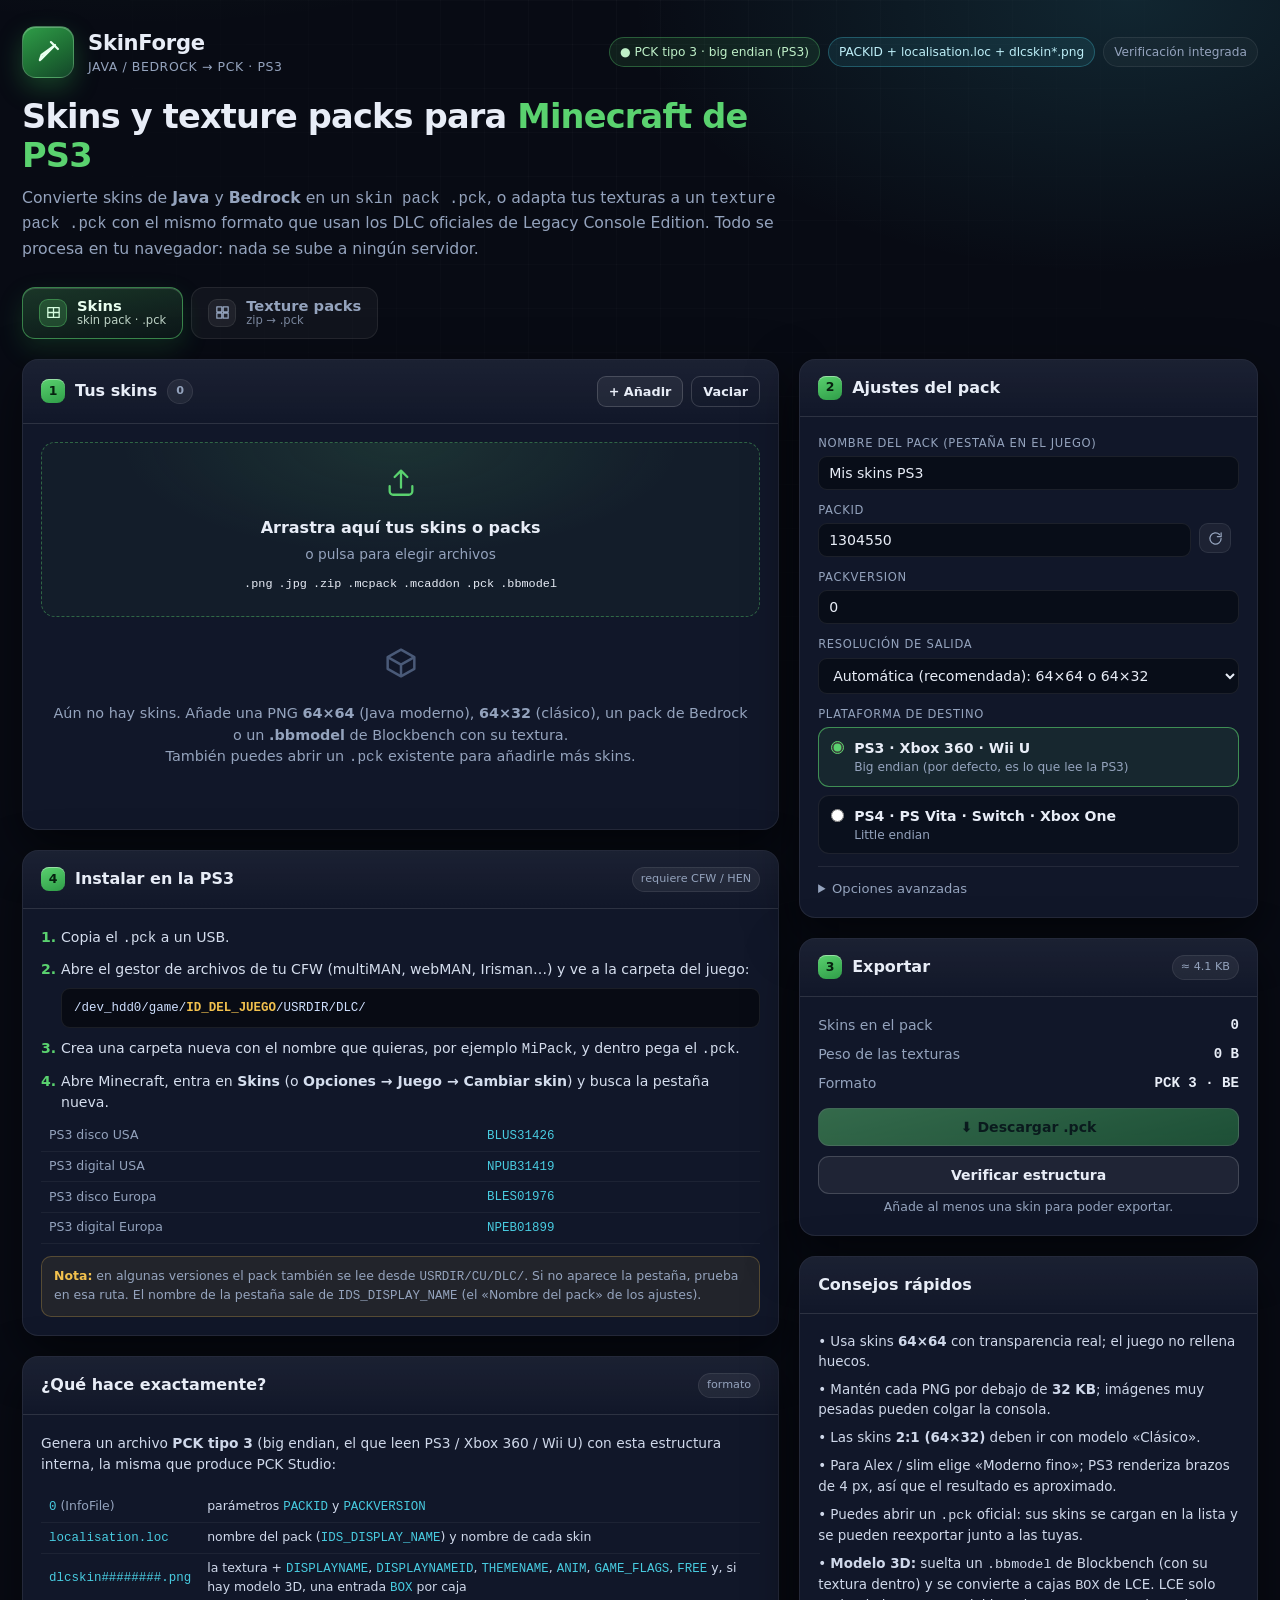
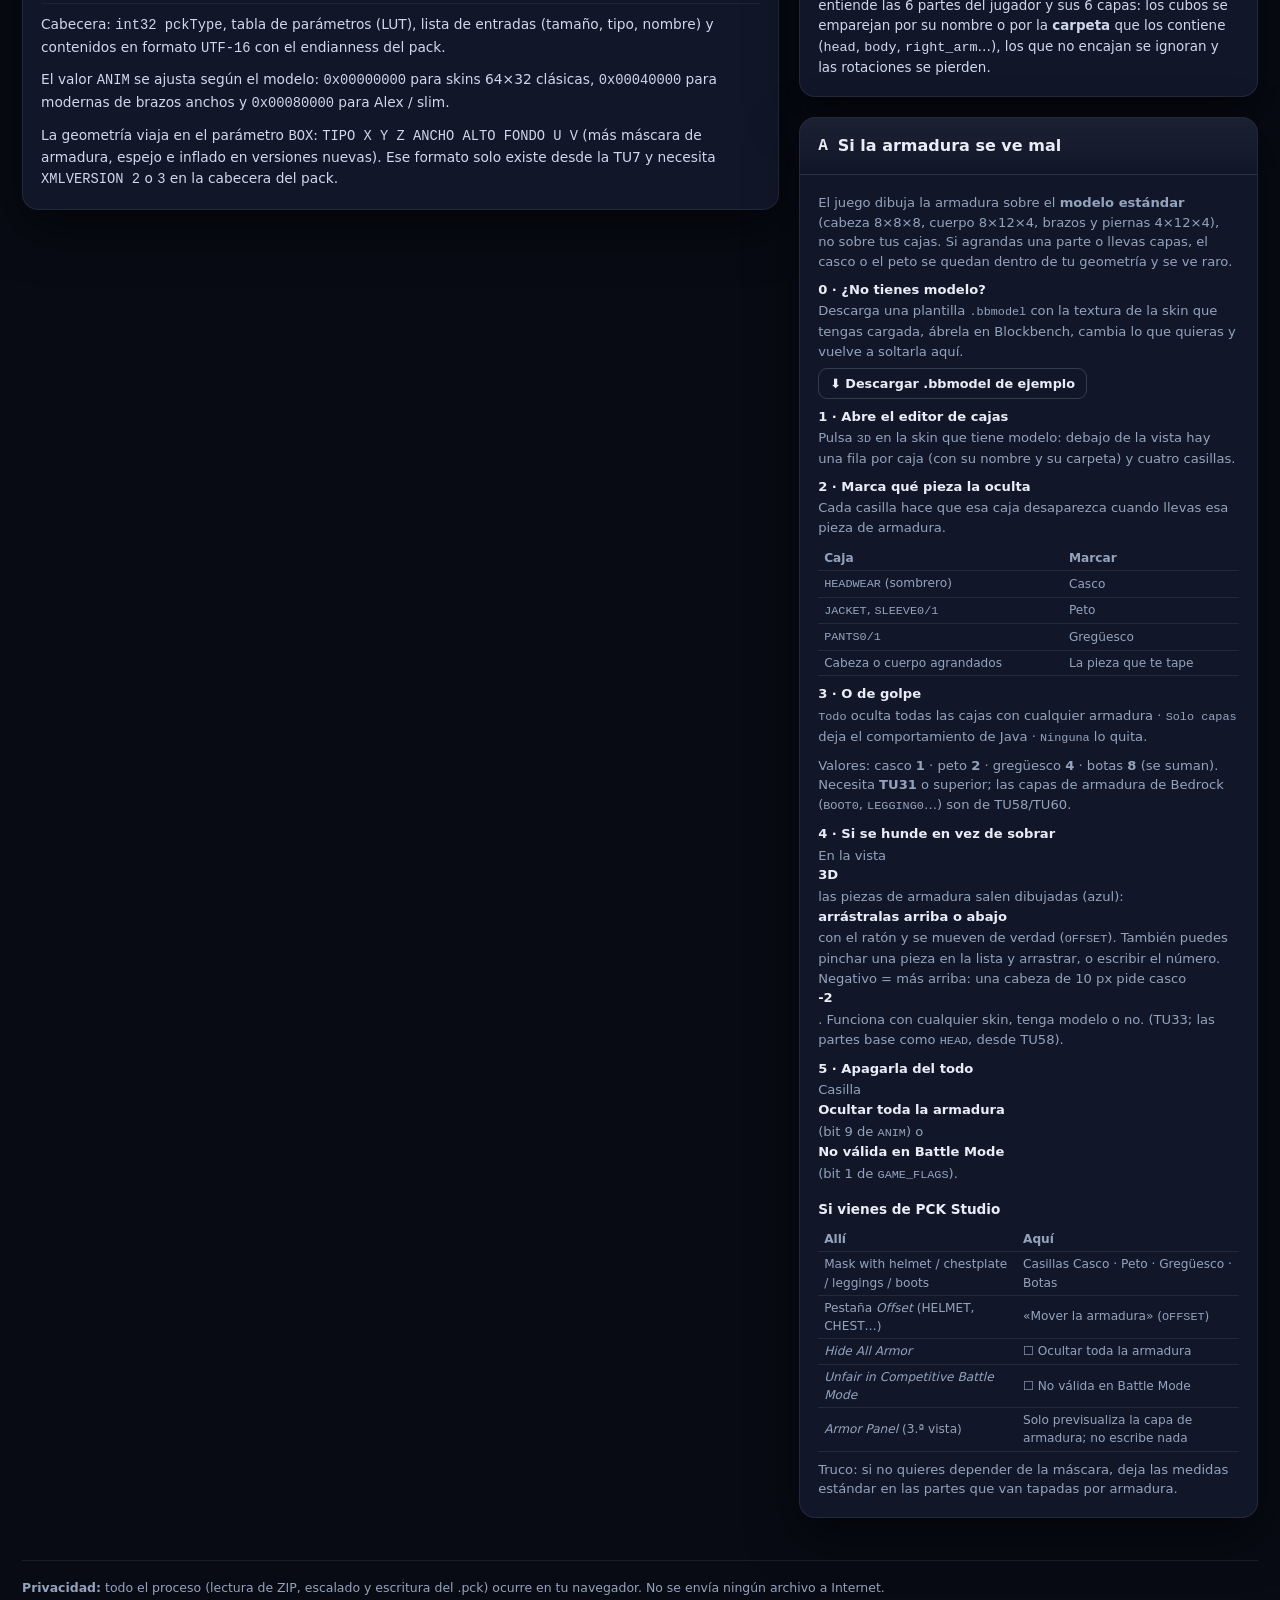
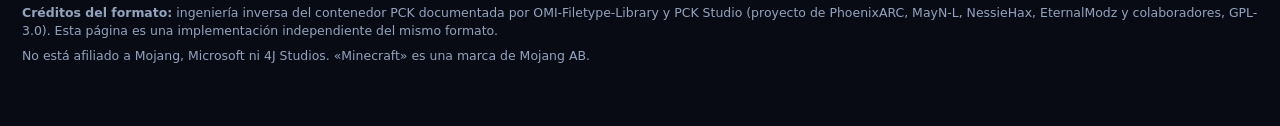
==== index.html @ 513e9d19 "Capa en 3D: dibujo como tela aparte (orden correcto al girar) y capturas de documentación" ====
<!DOCTYPE html>
<html lang="es">
<head>
<meta charset="utf-8">
<meta name="viewport" content="width=device-width, initial-scale=1">
<title>SkinForge — Skins de Java/Bedrock a .pck para PS3</title>
<meta name="description" content="Convierte skins PNG de Minecraft Java o packs de Bedrock (.mcpack/.zip) en un skin pack .pck para Minecraft PS3 (Legacy Console Edition). Todo en tu navegador, sin subir archivos.">
<style>
/* ================= SkinForge — estilos (sin recursos externos) ================= */
:root {
  --bg: #080b14;
  --bg2: #0c1220;
  --panel: rgba(19, 26, 44, 0.92);
  --panel-2: rgba(13, 19, 33, 0.9);
  --line: rgba(255, 255, 255, 0.08);
  --line-strong: rgba(255, 255, 255, 0.16);
  --text: #e8edf7;
  --muted: #94a3bd;
  --green: #5ad26f;
  --green-dark: #2f9d48;
  --cyan: #48cbe0;
  --gold: #f2c14e;
  --red: #ff6b6b;
  --radius: 16px;
  --shadow: 0 18px 50px rgba(0, 0, 0, 0.55);
  --mono: ui-monospace, SFMono-Regular, Menlo, Consolas, "Liberation Mono", monospace;
  --sans: system-ui, -apple-system, "Segoe UI", Roboto, "Helvetica Neue", Arial, sans-serif;
}

* { box-sizing: border-box; }

html, body { margin: 0; padding: 0; }

body {
  font-family: var(--sans);
  color: var(--text);
  background:
    radial-gradient(1100px 600px at 12% -10%, rgba(90, 210, 111, 0.16), transparent 60%),
    radial-gradient(900px 500px at 88% 0%, rgba(72, 203, 224, 0.14), transparent 55%),
    radial-gradient(700px 700px at 50% 120%, rgba(120, 90, 255, 0.12), transparent 60%),
    var(--bg);
  min-height: 100vh;
  line-height: 1.5;
  -webkit-font-smoothing: antialiased;
}

body::before {
  content: "";
  position: fixed;
  inset: 0;
  background-image: linear-gradient(rgba(255, 255, 255, 0.022) 1px, transparent 1px),
    linear-gradient(90deg, rgba(255, 255, 255, 0.022) 1px, transparent 1px);
  background-size: 44px 44px;
  pointer-events: none;
  mask-image: radial-gradient(ellipse at 50% 0%, black, transparent 75%);
}

a { color: var(--cyan); text-decoration: none; }
a:hover { text-decoration: underline; }

.wrap { max-width: 1280px; margin: 0 auto; padding: 26px 22px 80px; position: relative; }

/* ------------------------------- header ------------------------------- */
header.hero { margin-bottom: 26px; }
.hero-top { display: flex; flex-wrap: wrap; gap: 16px 22px; align-items: center; justify-content: space-between; }

.brand { display: flex; align-items: center; gap: 14px; }
.logo {
  width: 52px; height: 52px; border-radius: 14px; flex: 0 0 auto;
  background: linear-gradient(150deg, #2f9d48, #1d6b33 60%, #14472a);
  display: grid; place-items: center;
  border: 1px solid rgba(255, 255, 255, 0.18);
  box-shadow: 0 10px 24px rgba(47, 157, 72, 0.35), inset 0 1px 0 rgba(255, 255, 255, 0.25);
}
.brand h1 { margin: 0; font-size: 1.32rem; letter-spacing: -0.3px; }
.brand .tag { font-size: 0.78rem; color: var(--muted); letter-spacing: 0.6px; text-transform: uppercase; }

.hero-copy { max-width: 760px; margin-top: 20px; }
.hero-copy h2 { margin: 0 0 10px; font-size: clamp(1.5rem, 3.1vw, 2.1rem); line-height: 1.16; letter-spacing: -0.8px; }
.hero-copy h2 em { font-style: normal; color: var(--green); }
.hero-copy p { margin: 0; color: var(--muted); font-size: 0.98rem; }
.hero-chips { display: flex; flex-wrap: wrap; gap: 8px; }
.chip {
  font-size: 0.76rem; padding: 5px 10px; border-radius: 999px; color: var(--muted);
  border: 1px solid var(--line); background: rgba(255, 255, 255, 0.03);
  display: inline-flex; align-items: center; gap: 6px;
}
.chip b { color: var(--text); font-weight: 600; }
.chip.green { color: #bff0c8; border-color: rgba(90, 210, 111, 0.35); background: rgba(90, 210, 111, 0.1); }
.chip.cyan { color: #bdeef7; border-color: rgba(72, 203, 224, 0.3); background: rgba(72, 203, 224, 0.1); }

/* -------------------------------- layout ------------------------------ */
.grid { display: grid; grid-template-columns: minmax(0, 1.65fr) minmax(340px, 1fr); gap: 20px; align-items: start; }
.col { display: grid; gap: 20px; }

.card {
  background: var(--panel);
  border: 1px solid var(--line);
  border-radius: var(--radius);
  box-shadow: var(--shadow);
  backdrop-filter: blur(8px);
  overflow: hidden;
}
.card-head {
  display: flex; align-items: center; gap: 12px; justify-content: space-between;
  padding: 16px 18px; border-bottom: 1px solid var(--line);
  background: linear-gradient(180deg, rgba(255, 255, 255, 0.045), transparent);
}
.card-head h3 { margin: 0; font-size: 1rem; display: flex; align-items: center; gap: 10px; }
.step {
  width: 24px; height: 24px; border-radius: 8px; display: grid; place-items: center;
  font-size: 0.78rem; font-weight: 700; color: #06210f;
  background: linear-gradient(160deg, var(--green), var(--green-dark));
  box-shadow: inset 0 1px 0 rgba(255, 255, 255, 0.4);
}
.card-body { padding: 18px; }
.card-head .tools { display: flex; gap: 8px; align-items: center; }

/* ------------------------------- botones ------------------------------ */
button { font-family: inherit; font-size: 0.88rem; cursor: pointer; }
.btn {
  border-radius: 11px; padding: 10px 15px; border: 1px solid var(--line-strong);
  background: rgba(255, 255, 255, 0.06); color: var(--text);
  font-weight: 600; transition: transform 0.12s ease, background 0.15s, border-color 0.15s, box-shadow 0.2s;
  display: inline-flex; align-items: center; gap: 8px; justify-content: center;
}
.btn:hover { background: rgba(255, 255, 255, 0.12); }
.btn:active { transform: translateY(1px); }
.btn.primary {
  background: linear-gradient(165deg, #67dd7b, #2f9d48);
  border-color: rgba(255, 255, 255, 0.28); color: #04210e;
  box-shadow: 0 10px 26px rgba(47, 157, 72, 0.35), inset 0 1px 0 rgba(255, 255, 255, 0.35);
}
.btn.primary:hover { filter: brightness(1.06); }
.btn.ghost { background: transparent; }
.btn.block { width: 100%; }
.btn:disabled { opacity: 0.42; cursor: not-allowed; box-shadow: none; }
.btn.sm { padding: 7px 11px; font-size: 0.8rem; border-radius: 9px; }

/* ------------------------------ dropzone ------------------------------ */
.dropzone {
  border: 1.5px dashed rgba(90, 210, 111, 0.4);
  border-radius: 14px;
  background:
    radial-gradient(400px 160px at 50% 0%, rgba(90, 210, 111, 0.12), transparent 70%),
    rgba(90, 210, 111, 0.03);
  padding: 22px 18px;
  text-align: center;
  transition: background 0.18s, border-color 0.18s, transform 0.18s;
  cursor: pointer;
}
.dropzone.over { border-color: var(--green); background: rgba(90, 210, 111, 0.16); transform: scale(1.005); }
.dropzone .dz-title { font-weight: 700; margin: 10px 0 4px; }
.dropzone .dz-sub { color: var(--muted); font-size: 0.86rem; margin-bottom: 12px; }
.dropzone .dz-formats { display: flex; gap: 6px; justify-content: center; flex-wrap: wrap; margin-top: 12px; }
.dropzone .dz-formats code { font-size: 0.74rem; }

/* -------------------------------- lista ------------------------------- */
.skin-list { display: grid; gap: 12px; margin-top: 16px; }
.skin-card {
  display: grid; grid-template-columns: 92px minmax(0, 1fr) 44px; gap: 14px;
  padding: 12px; border-radius: 14px; border: 1px solid var(--line);
  background: var(--panel-2);
  animation: pop 0.22s ease;
}
@keyframes pop { from { opacity: 0; transform: translateY(6px); } to { opacity: 1; transform: none; } }
.skin-thumb {
  position: relative; width: 92px; height: 92px; border-radius: 12px; overflow: hidden;
  border: 1px solid var(--line-strong);
  background-color: #0a0f1a;
  background-image:
    linear-gradient(45deg, #1a2234 25%, transparent 25%, transparent 75%, #1a2234 75%),
    linear-gradient(45deg, #1a2234 25%, transparent 25%, transparent 75%, #1a2234 75%);
  background-size: 16px 16px;
  background-position: 0 0, 8px 8px;
  display: grid; place-items: center;
}
.skin-thumb img { width: 100%; height: 100%; object-fit: contain; image-rendering: pixelated; }
.skin-thumb .badge {
  position: absolute; bottom: 4px; left: 4px; font-size: 0.62rem; font-family: var(--mono);
  background: rgba(0, 0, 0, 0.66); padding: 2px 5px; border-radius: 6px; color: #cfe0ff;
}
.skin-fields { display: grid; gap: 8px; min-width: 0; }
.field { display: grid; gap: 4px; min-width: 0; }
.field > span { font-size: 0.72rem; text-transform: uppercase; letter-spacing: 0.7px; color: var(--muted); }
.field input, .field select {
  width: 100%; padding: 8px 10px; border-radius: 9px; color: var(--text);
  background: rgba(8, 12, 22, 0.85); border: 1px solid var(--line);
  font-family: inherit; font-size: 0.88rem; min-width: 0;
}
.field input:focus, .field select:focus { outline: none; border-color: rgba(90, 210, 111, 0.65); box-shadow: 0 0 0 3px rgba(90, 210, 111, 0.14); }
.field-row { display: grid; grid-template-columns: 1fr 96px; gap: 8px; }
.skin-meta { display: flex; flex-wrap: wrap; gap: 6px; }
.pill { font-size: 0.7rem; padding: 3px 8px; border-radius: 999px; background: rgba(255, 255, 255, 0.06); color: var(--muted); border: 1px solid var(--line); }
.pill.danger { color: #ffd0d0; border-color: rgba(255, 107, 107, 0.45); background: rgba(255, 107, 107, 0.14); }
.skin-actions { display: grid; gap: 6px; align-content: start; }
.icon-btn {
  width: 32px; height: 30px; border-radius: 9px; border: 1px solid var(--line);
  background: rgba(255, 255, 255, 0.05); color: var(--muted); font-size: 0.78rem;
  display: grid; place-items: center; transition: all 0.14s;
}
.icon-btn:hover { color: var(--text); background: rgba(255, 255, 255, 0.12); }
.icon-btn.del:hover { color: #fff; background: rgba(255, 107, 107, 0.75); border-color: transparent; }
.icon-btn.doll-btn { font-size: 0.66rem; letter-spacing: 0.4px; color: #bdeef7; border-color: rgba(72, 203, 224, 0.3); }

.empty { text-align: center; padding: 26px 10px; color: var(--muted); font-size: 0.9rem; }
.empty .big { font-size: 1.7rem; display: block; margin-bottom: 8px; }

/* ------------------------------ ajustes ------------------------------- */
.settings { display: grid; gap: 12px; }
.settings .field-row { grid-template-columns: 1fr 40px; }
.radio-group { display: grid; gap: 8px; }
.radio {
  display: flex; gap: 10px; align-items: flex-start; padding: 10px 12px; border-radius: 11px;
  border: 1px solid var(--line); background: rgba(8, 12, 22, 0.6); cursor: pointer;
}
.radio:hover { border-color: var(--line-strong); }
.radio input[type="radio"] {
  margin: 3px 0 0; width: auto; flex: 0 0 auto; padding: 0;
  accent-color: var(--green); appearance: auto; background: none; border: none; box-shadow: none;
}
.radio span { display: block; min-width: 0; }
.radio .r-title { display: block; font-size: 0.88rem; font-weight: 600; }
.radio .r-sub { display: block; font-size: 0.76rem; color: var(--muted); line-height: 1.35; }
.radio:has(input:checked) { border-color: rgba(90, 210, 111, 0.6); background: rgba(90, 210, 111, 0.09); }

details.adv { border-top: 1px solid var(--line); padding-top: 12px; }
details.adv summary { cursor: pointer; font-size: 0.82rem; color: var(--muted); }
details.adv summary:hover { color: var(--text); }
details.adv .adv-body { display: grid; gap: 10px; padding-top: 12px; }

/* ------------------------------- resumen ------------------------------ */
.summary { display: grid; gap: 8px; margin-bottom: 14px; }
.summary .row { display: flex; justify-content: space-between; font-size: 0.88rem; }
.summary .row span:first-child { color: var(--muted); }
.summary .row b { font-family: var(--mono); }
.actions { display: grid; gap: 10px; }
.hint { font-size: 0.78rem; color: var(--muted); margin-top: 4px; text-align: center; }

.log { display: none; margin-top: 14px; border: 1px solid var(--line); border-radius: 12px; overflow: hidden; }
.log.show { display: block; }
.log-head { padding: 10px 12px; background: rgba(90, 210, 111, 0.08); border-bottom: 1px solid var(--line); display: grid; gap: 4px; font-size: 0.84rem; }
.log-head .muted { font-size: 0.76rem; }
.log-rows { display: grid; }
.log-row { padding: 8px 12px; border-bottom: 1px solid rgba(255, 255, 255, 0.05); display: grid; gap: 3px; }
.log-row:last-child { border-bottom: none; }
.log-row .log-name { display: flex; justify-content: space-between; gap: 10px; align-items: baseline; }
.log-row .log-name code { font-size: 0.76rem; color: #d6e6ff; overflow-wrap: anywhere; }
.log-row .log-name .t { font-size: 0.68rem; color: var(--muted); white-space: nowrap; }
.log-row .log-params { font-size: 0.7rem; color: var(--muted); overflow-wrap: anywhere; font-family: var(--mono); line-height: 1.45; }
.muted { color: var(--muted); }
.num { font-family: var(--mono); }

/* ------------------------------ instrucciones ------------------------- */
ol.steps { margin: 0; padding-left: 20px; display: grid; gap: 10px; font-size: 0.88rem; color: #d5deee; }
ol.steps li::marker { color: var(--green); font-weight: 700; }
pre.path {
  font-family: var(--mono); font-size: 0.78rem; background: rgba(0, 0, 0, 0.5);
  border: 1px solid var(--line); border-radius: 9px; padding: 10px 12px; margin: 8px 0 0;
  overflow-x: auto; color: #cfe0ff;
}
pre.path b { color: var(--gold); }
table.ids { width: 100%; border-collapse: collapse; font-size: 0.78rem; margin-top: 8px; }
table.ids td { padding: 5px 8px; border-bottom: 1px solid rgba(255, 255, 255, 0.05); }
table.ids td:first-child { color: var(--muted); }
table.ids code { font-family: var(--mono); color: var(--cyan); }
.note { font-size: 0.78rem; color: var(--muted); margin-top: 12px; padding: 10px 12px; border-radius: 10px; background: rgba(242, 193, 78, 0.08); border: 1px solid rgba(242, 193, 78, 0.25); }
.note b { color: var(--gold); }

/* -------------------------------- toasts ------------------------------ */
#toasts { position: fixed; right: 18px; top: 18px; display: grid; gap: 10px; z-index: 90; max-width: min(380px, calc(100vw - 36px)); }
.toast {
  padding: 11px 14px; border-radius: 12px; font-size: 0.85rem; line-height: 1.4;
  background: rgba(16, 22, 36, 0.97); border: 1px solid var(--line-strong);
  box-shadow: 0 14px 34px rgba(0, 0, 0, 0.5);
  animation: slide 0.22s ease;
}
.toast.ok { border-color: rgba(90, 210, 111, 0.55); box-shadow: 0 14px 34px rgba(47, 157, 72, 0.25); }
.toast.error { border-color: rgba(255, 107, 107, 0.6); }
.toast.warn { border-color: rgba(242, 193, 78, 0.6); }
.toast.out { opacity: 0; transform: translateY(8px); transition: all 0.35s; }
.toast code { font-family: var(--mono); font-size: 0.8em; }
@keyframes slide { from { opacity: 0; transform: translateY(10px); } to { opacity: 1; transform: none; } }

/* -------------------------------- modal ------------------------------- */
.overlay {
  position: fixed; inset: 0; background: rgba(3, 6, 12, 0.82); backdrop-filter: blur(4px);
  display: none; place-items: center; z-index: 80; padding: 20px;
}
.overlay.show { display: grid; }
.modal {
  background: var(--panel); border: 1px solid var(--line-strong); border-radius: 18px;
  padding: 18px; box-shadow: var(--shadow); display: grid; gap: 12px; max-width: 100%;
  text-align: center;
  /* el editor de cajas puede ser largo: el modal scrollea por dentro */
  max-height: 92vh; overflow-y: auto; overscroll-behavior: contain;
  width: min(780px, 96vw);
}
.modal > * { flex: none; }
.modal canvas {
  image-rendering: pixelated; background: rgba(0, 0, 0, 0.35); border-radius: 12px;
  border: 1px solid var(--line);
  max-width: 100%; height: auto;
}
.modal h4 { margin: 0; font-size: 1rem; }
.modal .muted { font-size: 0.8rem; }

/* -------------------------------- footer ------------------------------ */
footer.foot { margin-top: 30px; color: var(--muted); font-size: 0.78rem; display: grid; gap: 6px; }
footer.foot hr { border: none; border-top: 1px solid var(--line); margin: 12px 0; }

body.busy { cursor: progress; }
body.busy .dropzone { opacity: 0.7; }

/* ------------------------------ responsive ---------------------------- */
@media (max-width: 980px) {
  /* una sola columna, pero en orden lógico: skins → ajustes → exportar → instalar */
  .grid { display: flex; flex-direction: column; }
  .col { display: contents; }
  #skinsCard { order: 1; }
  #settingsCard { order: 2; }
  #exportCard { order: 3; }
  #installCard { order: 4; }
  #tipsCard { order: 5; }
  #whatCard { order: 6; }
  #armorCard { order: 7; }
  .hero-copy { max-width: none; }
}
@media (max-width: 560px) {
  .wrap { padding: 18px 14px 60px; }
  .skin-card { grid-template-columns: 72px minmax(0, 1fr); }
  .skin-thumb { width: 72px; height: 72px; }
  .skin-actions { grid-column: 1 / -1; grid-auto-flow: column; justify-content: end; }
  .field-row { grid-template-columns: 1fr 1fr; }
}

/* ================================ PESTAÑAS ================================ */
.tabs { display: flex; gap: 8px; margin: 0 0 20px; flex-wrap: wrap; }
.tab {
  display: flex; align-items: center; gap: 10px; padding: 10px 16px;
  border-radius: 13px; border: 1px solid var(--line); background: rgba(255, 255, 255, 0.04);
  color: var(--muted); transition: all 0.16s ease;
}
.tab:hover { color: var(--text); background: rgba(255, 255, 255, 0.08); }
.tab .tab-ico { display: grid; place-items: center; width: 28px; height: 28px; border-radius: 9px;
  background: rgba(255, 255, 255, 0.06); border: 1px solid var(--line); }
.tab .tab-txt { display: grid; text-align: left; line-height: 1.15; }
.tab .tab-txt b { font-size: 0.92rem; color: inherit; }
.tab .tab-txt span { font-size: 0.72rem; opacity: 0.8; }
.tab.active {
  color: #eafff0; border-color: rgba(90, 210, 111, 0.55);
  background: linear-gradient(170deg, rgba(90, 210, 111, 0.22), rgba(90, 210, 111, 0.06));
  box-shadow: 0 10px 26px rgba(47, 157, 72, 0.2), inset 0 1px 0 rgba(255, 255, 255, 0.15);
}
.tab.active .tab-ico { background: rgba(90, 210, 111, 0.22); border-color: rgba(90, 210, 111, 0.4); color: #d6ffe0; }
.tabpanel[hidden] { display: none; }

/* dropzone reducida */
.dropzone.compact { padding: 16px 14px; }
.dropzone.compact svg { width: 26px; height: 26px; }
.dropzone.compact .dz-title { margin: 8px 0 2px; font-size: 0.92rem; }
.dropzone.compact .dz-sub { margin-bottom: 0; font-size: 0.78rem; }
.dropzone code { font-size: 0.78rem; }

/* info del pack base */
.base-info { display: grid; gap: 6px; margin-top: 14px; }
.base-info .row { display: flex; justify-content: space-between; gap: 10px; font-size: 0.82rem; }
.base-info .row span:first-child { color: var(--muted); }
.base-info .row b { font-family: var(--mono); font-weight: 500; overflow-wrap: anywhere; text-align: right; }
.asset-list { display: grid; gap: 4px; margin-top: 12px; max-height: 220px; overflow: auto; padding-right: 4px; }
.asset-list .a-row {
  display: flex; justify-content: space-between; gap: 10px; font-size: 0.75rem;
  padding: 5px 8px; border-radius: 8px; background: rgba(255, 255, 255, 0.035); border: 1px solid var(--line);
}
.asset-list .a-row code { color: #cfe0ff; overflow-wrap: anywhere; }
.asset-list .a-row .t { color: var(--muted); white-space: nowrap; }
.asset-list .a-row.patched { border-color: rgba(90, 210, 111, 0.5); background: rgba(90, 210, 111, 0.12); }

/* informe de coincidencias */
.report { display: grid; gap: 6px; margin-top: 14px; }
.report:empty { display: none; }
.report .r-row {
  display: grid; grid-template-columns: 20px minmax(0, 1fr); gap: 8px; align-items: start;
  padding: 8px 10px; border-radius: 10px; border: 1px solid var(--line);
  background: rgba(8, 12, 22, 0.6); font-size: 0.78rem;
}
.report .r-row.ok { border-color: rgba(90, 210, 111, 0.45); background: rgba(90, 210, 111, 0.08); }
.report .r-row.warn { border-color: rgba(242, 193, 78, 0.45); background: rgba(242, 193, 78, 0.08); }
.report .r-row.err { border-color: rgba(255, 107, 107, 0.45); background: rgba(255, 107, 107, 0.08); }
.report .r-ico { text-align: center; font-weight: 700; }
.report .r-main { display: grid; gap: 2px; min-width: 0; }
.report .r-src { font-family: var(--mono); font-size: 0.73rem; color: var(--muted); overflow-wrap: anywhere; }
.report .r-dst { font-size: 0.78rem; overflow-wrap: anywhere; }
.report .r-dst code { color: #cfe0ff; }
.report .r-note { font-size: 0.71rem; color: var(--muted); }

@media (max-width: 560px) {
  .tab { flex: 1 1 auto; padding: 9px 12px; }
  .tab .tab-txt span { display: none; }
}

.pill.ok-pill { color: #bff0c8; border-color: rgba(90, 210, 111, 0.55); background: rgba(90, 210, 111, 0.16); }

/* ---------------------------- modelo 3D ---------------------------- */
.model-row { display: flex; align-items: center; gap: 8px; flex-wrap: wrap; }
.model-row .btn { padding: 5px 9px; font-size: 0.75rem; }
.pill.model-on { color: #bdeef7; border-color: rgba(72, 203, 224, 0.5); background: rgba(72, 203, 224, 0.14); }
.doll-note { font-size: 0.74rem; color: var(--muted); max-width: 420px; text-align: left; }
.doll-note:empty { display: none; }
.doll-note ul { margin: 6px 0 0; padding-left: 16px; display: grid; gap: 3px; }
.doll-note b { color: var(--gold); font-weight: 600; }
#dollCanvas { max-height: 46vh; }

/* --------------------- editor de cajas / armadura -------------------- */
.box-editor { width: 100%; max-height: 34vh; overflow-y: auto; display: grid; gap: 6px; text-align: left; }
.box-editor:empty { display: none; }
.box-editor .be-head { display: flex; flex-wrap: wrap; gap: 6px; align-items: center; font-size: 0.74rem; color: var(--muted); }
.box-editor .be-head .btn { padding: 4px 8px; font-size: 0.7rem; }
.box-row {
  display: grid; grid-template-columns: 1fr auto; gap: 8px; align-items: center;
  background: rgba(255, 255, 255, 0.03); border: 1px solid var(--line);
  border-radius: 8px; padding: 6px 8px; font-size: 0.74rem;
}
.box-row .be-type { font-family: ui-monospace, monospace; font-size: 0.72rem; color: var(--cyan-bright, #6ee7f9); }
.box-row .be-size { color: var(--muted); font-size: 0.68rem; }
.box-row .be-mask { display: flex; gap: 6px; }
.box-row label.arm {
  display: flex; align-items: center; gap: 3px; cursor: pointer;
  background: rgba(255, 255, 255, 0.04); border: 1px solid var(--line);
  border-radius: 6px; padding: 3px 6px; font-size: 0.68rem; user-select: none;
}
.box-row label.arm:has(input:checked) { border-color: rgba(94, 214, 122, 0.6); background: rgba(94, 214, 122, 0.16); color: #d6f7dd; }
.box-row label.arm input { margin: 0; width: 11px; height: 11px; accent-color: #5ed67a; }
.armor-hint { font-size: 0.72rem; color: var(--muted); line-height: 1.45; }
.armor-hint b { color: var(--gold); }
.pill.warn-pill { color: #ffe1a8; border-color: rgba(230, 170, 60, 0.5); background: rgba(230, 170, 60, 0.14); }
.overlay.with-boxes #dollCanvas { max-height: 30vh; margin: 0 auto; }
.overlay.with-boxes .box-editor { justify-self: stretch; }
.overlay.with-boxes .doll-note { max-height: 12vh; overflow-y: auto; }

/* tarjeta de ayuda de armadura */
.armor-help { display: grid; gap: 8px; font-size: 0.82rem; color: var(--muted); line-height: 1.5; }
.armor-help h5 { margin: 0; font-size: 0.85rem; color: var(--text); }
.armor-help table { width: 100%; border-collapse: collapse; font-size: 0.76rem; }
.armor-help th, .armor-help td { text-align: left; padding: 3px 6px; border-bottom: 1px solid var(--line); }
.armor-help code { font-size: 0.74rem; }
.armor-help .armor-step { display: block; }
.armor-help .armor-step b { display: block; color: var(--text); margin-bottom: 2px; }
.armor-help .armor-step span { display: block; }
.armor-help .armor-step .btn { margin-top: 6px; }
.armor-help .armor-step code { word-break: break-word; }

/* ------------- armadura del jugador: OFFSET y flags --------------- */
.armor-offsets { display: grid; gap: 8px; }
.off-grid { display: grid; grid-template-columns: repeat(auto-fit, minmax(120px, 1fr)); gap: 6px; }
.off {
  display: grid; grid-template-columns: 1fr 46px; align-items: center; gap: 6px;
  background: rgba(255, 255, 255, 0.03); border: 1px solid var(--line);
  border-radius: 8px; padding: 4px 8px; font-size: 0.7rem; color: var(--muted);
}
.off input {
  width: 100%; padding: 3px 4px; text-align: center; font-size: 0.74rem;
  background: var(--bg-2, #0c1220); color: var(--text); border: 1px solid var(--line-strong);
  border-radius: 6px;
}
.be-flags { display: flex; gap: 8px; flex-wrap: wrap; }

/* pieza de armadura seleccionada (arrastre en la vista 3D) */
.off.sel { border-color: rgba(255, 196, 110, 0.9); background: rgba(255, 186, 84, 0.14); color: var(--text); }
#dollCanvas { touch-action: none; }
.overlay.with-boxes #dollCanvas { cursor: default; }

/* barra de la vista 3D */
.doll-tools { display: flex; align-items: center; gap: 10px; justify-content: center; flex-wrap: wrap; }
.doll-tools .arm { font-size: 0.74rem; padding: 4px 8px; }
.doll-tools .muted { font-size: 0.7rem; }

/* ======================== EDITOR DE SKIN (píxeles) ======================== */
#editOverlay .modal.editor-modal {
  width: min(820px, 96vw); text-align: left; gap: 10px;
  grid-template-rows: none;   /* filas al contenido; el modal scrollea si hace falta */
  max-height: 94vh;
}
.ed-top { display: flex; align-items: center; gap: 10px; justify-content: space-between; flex-wrap: wrap; }
.ed-top h4 { margin: 0; }
.ed-zoom { display: flex; align-items: center; gap: 6px; }
.ed-zoom .zval { font-family: var(--mono); font-size: 0.78rem; color: var(--muted); min-width: 34px; text-align: center; }
.ed-stage {
  display: grid; place-items: center; overflow: auto; padding: 8px;
  background:
    linear-gradient(45deg, rgba(255,255,255,0.04) 25%, transparent 25%, transparent 75%, rgba(255,255,255,0.04) 75%) 0 0 / 16px 16px,
    linear-gradient(45deg, rgba(255,255,255,0.04) 25%, transparent 25%, transparent 75%, rgba(255,255,255,0.04) 75%) 8px 8px / 16px 16px,
    rgba(0, 0, 0, 0.35);
  border: 1px solid var(--line); border-radius: 12px; min-height: 0;
  height: clamp(180px, 42vh, 430px);
  touch-action: none; overscroll-behavior: contain;
}
#edCanvas { image-rendering: pixelated; touch-action: none; cursor: crosshair; background: transparent;
  border-radius: 4px; box-shadow: 0 0 0 1px rgba(255,255,255,0.08); }
.ed-tools { display: flex; gap: 8px; flex-wrap: wrap; align-items: center; }
.ed-tools .tool {
  display: inline-flex; align-items: center; gap: 6px; padding: 8px 12px; font-size: 0.82rem;
  border-radius: 10px; border: 1px solid var(--line); background: rgba(255,255,255,0.04); color: var(--muted);
}
.ed-tools .tool.sel { color: #08131f; background: linear-gradient(180deg, #7ee0f4, #45b6cf); border-color: transparent; font-weight: 700; }
.ed-color { display: inline-flex; align-items: center; gap: 8px; font-size: 0.8rem; color: var(--muted);
  border: 1px solid var(--line); border-radius: 10px; padding: 5px 10px; background: rgba(255,255,255,0.04); }
.ed-color input[type=color] { width: 44px; height: 34px; padding: 0; border: none; background: none; border-radius: 8px; }
.ed-swatches { display: flex; gap: 6px; flex-wrap: wrap; }
.ed-swatches button { width: 26px; height: 26px; border-radius: 7px; border: 1px solid rgba(255,255,255,0.25); padding: 0; }
.ed-layers { display: grid; gap: 8px; border-top: 1px solid var(--line); padding-top: 10px; }
.ed-layers-head { display: flex; align-items: center; gap: 8px; flex-wrap: wrap; }
.ed-layers-head b { font-size: 0.86rem; }
.ed-layers-head .btn { padding: 6px 10px; font-size: 0.76rem; }
.ed-layer-list { display: grid; gap: 6px; max-height: 24vh; overflow-y: auto; }
.ed-layer {
  display: grid; grid-template-columns: auto 1fr auto auto auto; gap: 8px; align-items: center;
  background: rgba(255,255,255,0.03); border: 1px solid var(--line); border-radius: 10px; padding: 6px 8px;
}
.ed-layer.sel { border-color: rgba(110, 231, 249, 0.6); background: rgba(110, 231, 249, 0.10); }
.ed-layer .eye { width: 34px; height: 34px; border-radius: 9px; border: 1px solid var(--line);
  background: rgba(255,255,255,0.05); color: var(--text); font-size: 0.95rem; }
.ed-layer .eye.off { color: var(--muted); text-decoration: line-through; }
.ed-layer .ln { display: grid; gap: 1px; min-width: 0; }
.ed-layer .ln b { font-size: 0.8rem; font-weight: 600; overflow: hidden; text-overflow: ellipsis; white-space: nowrap; }
.ed-layer .ln span { font-size: 0.68rem; color: var(--muted); }
.ed-layer input[type=range] { width: 84px; accent-color: #6ee7f9; }
.ed-layer .del { width: 34px; height: 34px; }
.ed-actions { display: flex; gap: 8px; flex-wrap: wrap; justify-content: flex-end; border-top: 1px solid var(--line); padding-top: 10px; }
.ed-actions .btn { padding: 10px 16px; }

@media (max-width: 700px) {
  #editOverlay { padding: 0; }
  #editOverlay .modal.editor-modal {
    width: 100%; max-width: 100%; height: 100dvh; max-height: 100dvh; border-radius: 0;
    padding: 10px 12px calc(10px + env(safe-area-inset-bottom)); gap: 8px;
    grid-template-rows: none;   /* filas al contenido: el modal ya scrollea solo */
  }
  .ed-stage { height: clamp(150px, 34vh, 300px); max-height: none; min-height: 0; }
  .ed-tools { gap: 6px; }
  .ed-tools .tool { flex: 1 1 auto; justify-content: center; min-height: 46px; font-size: 0.8rem; }
  .ed-zoom .btn, .ed-layers-head .btn, .ed-actions .btn { min-height: 44px; }
  .ed-actions { justify-content: stretch; }
  .ed-actions .btn { flex: 1 1 40%; }
  .ed-layer { grid-template-columns: auto 1fr auto auto; }
  .ed-layer [data-act="up"] { display: none; }
  .ed-layer input[type=range] { width: 64px; }
  .ed-layer-list { max-height: 20vh; }
  #skinsCard .skin-actions .icon-btn { min-width: 40px; min-height: 40px; }
}

.ed-zoom .ed-check {
  display: inline-flex; align-items: center; gap: 6px; font-size: 0.76rem; color: var(--muted);
  border: 1px solid var(--line); border-radius: 9px; padding: 6px 9px; background: rgba(255,255,255,0.04);
  min-height: 36px; cursor: pointer;
}
.ed-zoom .ed-check input { width: 16px; height: 16px; accent-color: #6ee7f9; margin: 0; }
.ed-layer .eye { font-size: 1rem; line-height: 1; }
.icon-btn.edit-btn svg { display: block; }
@media (max-width: 700px) {
  .ed-zoom .ed-check { min-height: 44px; }
}

/* el lienzo del editor no se deforma: si hace zoom, el marco scrollea */
#editOverlay #edCanvas { max-width: none; height: auto; }

/* en el móvil los avisos van abajo, para no tapar el lienzo del editor */
@media (max-width: 700px) {
  #toasts {
    top: auto; bottom: calc(10px + env(safe-area-inset-bottom));
    left: 10px; right: 10px; max-width: none; gap: 8px;
  }
  .toast { font-size: 0.8rem; padding: 9px 12px; }
}

/* ------------------- editor de geometría (cajas BOX) ------------------ */
.geo-editor { width: 100%; display: grid; gap: 6px; text-align: left; max-height: 30vh; overflow-y: auto; }
.geo-editor:empty { display: none; }
.geo-head { display: flex; align-items: center; gap: 8px; flex-wrap: wrap; font-size: 0.76rem; color: var(--muted); }
.geo-head b { color: var(--text); font-size: 0.82rem; }
.geo-head .btn { padding: 5px 9px; font-size: 0.72rem; }
.geo-row {
  display: grid; grid-template-columns: 76px repeat(6, 1fr) 46px 30px; gap: 5px; align-items: end;
  background: rgba(255, 255, 255, 0.03); border: 1px solid var(--line); border-radius: 8px; padding: 6px 7px;
}
.geo-type { font-family: var(--mono); font-size: 0.66rem; color: var(--cyan-bright, #6ee7f9); line-height: 1.15; }
.geo-type span { display: block; color: var(--muted); font-family: inherit; font-size: 0.6rem; }
.geo-f { display: grid; gap: 2px; }
.geo-f span { font-size: 0.58rem; color: var(--muted); text-align: center; letter-spacing: 0.03em; }
.geo-f input {
  width: 100%; padding: 3px 2px; text-align: center; font-size: 0.72rem;
  background: var(--bg-2, #0c1220); color: var(--text); border: 1px solid var(--line-strong); border-radius: 6px;
}
.geo-f input:focus { border-color: rgba(110, 231, 249, 0.7); outline: none; }
.geo-row .icon-btn.del { width: 28px; height: 28px; }
.geo-add { display: flex; gap: 6px; align-items: center; }
.geo-add select { flex: 1 1 auto; padding: 6px 8px; font-size: 0.74rem; border-radius: 8px;
  background: var(--bg-2, #0c1220); color: var(--text); border: 1px solid var(--line-strong); }
@media (max-width: 700px) {
  .geo-editor { max-height: 26vh; }
  .geo-row { grid-template-columns: 64px repeat(3, 1fr) 28px; grid-auto-rows: auto; row-gap: 4px; }
  .geo-row .geo-f:nth-child(n+5) { grid-row: 2; }
  .geo-f input { font-size: 0.78rem; padding: 5px 2px; }
  .geo-row .icon-btn.del { width: 30px; height: 30px; }
}

/* la geometría va plegada para que el modal no se haga eterno */
.geo-details { width: 100%; border: 1px solid var(--line); border-radius: 10px; background: rgba(255,255,255,0.02); }
.geo-details > summary {
  cursor: pointer; padding: 8px 10px; font-size: 0.78rem; color: var(--muted); list-style: none;
  display: flex; align-items: center; gap: 8px; min-height: 40px;
}
.geo-details > summary::-webkit-details-marker { display: none; }
.geo-details > summary::before { content: '▸'; color: var(--cyan-bright, #6ee7f9); font-size: 0.8rem; }
.geo-details[open] > summary::before { content: '▾'; }
.geo-details[open] > summary { border-bottom: 1px solid var(--line); }
.geo-details .geo-editor { padding: 8px; }

/* ------------------- capa de la espalda (cape), en el editor -------------- */
.cape-details { border: 1px solid var(--line); border-radius: 10px; background: rgba(255,255,255,0.02); }
.cape-details > summary {
  cursor: pointer; padding: 11px 10px; font-size: 0.8rem; color: var(--muted); list-style: none;
  display: flex; align-items: center; gap: 8px; min-height: 44px;
}
.cape-details > summary::-webkit-details-marker { display: none; }
.cape-details > summary::before { content: '▸'; color: var(--cyan-bright, #6ee7f9); }
.cape-details[open] > summary::before { content: '▾'; }
.cape-details[open] > summary { border-bottom: 1px solid var(--line); color: var(--text); }
.cape-body { display: grid; gap: 8px; padding: 10px; }
.cape-presets { display: flex; gap: 8px; flex-wrap: wrap; }
.cape-chip {
  width: 46px; height: 58px; padding: 0; border-radius: 9px; border: 1px solid var(--line);
  background: rgba(0,0,0,0.35); display: grid; place-items: center; flex: none;
}
.cape-chip canvas { width: 22px; height: 36px; image-rendering: pixelated; border: none; border-radius: 0;
  background: none; box-shadow: none; }
.cape-chip.on { border-color: rgba(110,231,249,0.8); box-shadow: 0 0 0 2px rgba(110,231,249,0.25); }
.cape-row { display: flex; gap: 8px; flex-wrap: wrap; align-items: center; }
.cape-row input[type=text] {
  flex: 1 1 180px; min-width: 0; padding: 9px 10px; border-radius: 9px; font-size: 0.82rem;
  background: #0c1220; color: var(--text); border: 1px solid var(--line-strong);
}
.cape-row .btn, .cape-actions .btn { padding: 8px 11px; font-size: 0.76rem; }
.cape-results { display: grid; grid-template-columns: repeat(auto-fill, minmax(70px, 1fr)); gap: 6px;
  max-height: 26vh; overflow-y: auto; overscroll-behavior: contain; }
.cape-results:empty { display: none; }
.cape-results > .muted { grid-column: 1 / -1; }
.cape-res {
  padding: 0; border: 1px solid var(--line); border-radius: 8px; overflow: hidden;
  background: rgba(0,0,0,0.35); aspect-ratio: 1 / 1; display: block;
}
.cape-res img { width: 100%; height: 100%; object-fit: cover; display: block; }
.cape-res.busy { opacity: 0.45; }
.cape-actions { display: flex; gap: 8px; flex-wrap: wrap; }
#capeNote { margin: 0; font-size: 0.72rem; line-height: 1.35; }
@media (max-width: 700px) {
  .cape-row .btn, .cape-actions .btn, .cape-chip { min-height: 44px; }
  .cape-results { grid-template-columns: repeat(auto-fill, minmax(62px, 1fr)); max-height: 22vh; }
  .cape-res:active { transform: scale(0.96); }
}

/* selector de giro del muñeco */
.doll-tools .yaw { display: inline-flex; align-items: center; gap: 7px; }
.doll-tools .yaw input[type=range] { width: 112px; accent-color: #6ee7f9; }
@media (max-width: 700px) {
  .doll-tools .yaw { flex: 1 1 100%; justify-content: center; }
  .doll-tools .yaw input[type=range] { width: 62%; }
  /* campos numéricos de la geometría: dedo cómodo sin partir el modal */
  .geo-f input { font-size: 16px; padding: 6px 2px; min-height: 36px; }
  .geo-row { row-gap: 5px; }
  .geo-head .btn, .geo-add .btn, .geo-add select, .geo-row .icon-btn.del { min-height: 42px; }
  .geo-details > summary { font-size: 0.74rem; }
}

</style>
</head>
<body>
<div class="wrap">

  <header class="hero">
    <div class="hero-top">
      <div class="brand">
        <div class="logo" aria-hidden="true">
          <svg width="28" height="28" viewBox="0 0 24 24" fill="none" stroke="#eafff0" stroke-width="1.9" stroke-linecap="round" stroke-linejoin="round">
            <path d="M14.5 3.5 20.5 9.5"/>
            <path d="M17.5 6.5 8 16l-3 3 1.5-4.5z" fill="#eafff0" fill-opacity=".35"/>
            <path d="M6 18 18 6"/>
          </svg>
        </div>
        <div>
          <h1>SkinForge</h1>
          <div class="tag">Java / Bedrock → PCK · PS3</div>
        </div>
      </div>
      <div class="hero-chips">
        <span class="chip green">● PCK tipo 3 · big endian (PS3)</span>
        <span class="chip cyan">PACKID + localisation.loc + dlcskin*.png</span>
        <span class="chip">Verificación integrada</span>
      </div>
    </div>

    <div class="hero-copy">
      <h2>Skins y texture packs para <em>Minecraft de PS3</em></h2>
      <p>Convierte skins de <b>Java</b> y <b>Bedrock</b> en un <code>skin pack .pck</code>, o adapta tus texturas a un
        <code>texture pack .pck</code> con el mismo formato que usan los DLC oficiales de Legacy Console Edition.
        Todo se procesa en tu navegador: nada se sube a ningún servidor.</p>
    </div>
  </header>


  <nav class="tabs" role="tablist" aria-label="Secciones">
    <button class="tab active" role="tab" id="tabBtnSkins" aria-controls="panel-skins" aria-selected="true">
      <span class="tab-ico" aria-hidden="true">
        <svg width="17" height="17" viewBox="0 0 24 24" fill="none" stroke="currentColor" stroke-width="1.8" stroke-linejoin="round">
          <path d="M4 5h16v14H4z"/><path d="M12 5v14M4 12h16"/>
        </svg>
      </span>
      <span class="tab-txt"><b>Skins</b><span>skin pack · .pck</span></span>
    </button>
    <button class="tab" role="tab" id="tabBtnTex" aria-controls="panel-tex" aria-selected="false">
      <span class="tab-ico" aria-hidden="true">
        <svg width="17" height="17" viewBox="0 0 24 24" fill="none" stroke="currentColor" stroke-width="1.8" stroke-linejoin="round">
          <path d="M4 4h7v7H4zM13 4h7v7h-7zM4 13h7v7H4zM13 13h7v7h-7z"/>
        </svg>
      </span>
      <span class="tab-txt"><b>Texture packs</b><span>zip → .pck</span></span>
    </button>
  </nav>

  <section class="tabpanel active" id="panel-skins" role="tabpanel" aria-labelledby="tabBtnSkins">
  <div class="grid">

    <!-- ============================ COLUMNA IZQUIERDA ============================ -->
    <div class="col">
      <section class="card" id="skinsCard">
        <div class="card-head">
          <h3><span class="step">1</span> Tus skins <span class="pill" id="skinCount">0</span></h3>
          <div class="tools">
            <button class="btn sm" id="pickBtn">+ Añadir</button>
            <button class="btn sm ghost" id="clearBtn">Vaciar</button>
          </div>
        </div>
        <div class="card-body">
          <div id="dropzone" class="dropzone" tabindex="0" role="button" aria-label="Añadir skins">
            <svg width="34" height="34" viewBox="0 0 24 24" fill="none" stroke="#5ad26f" stroke-width="1.6" stroke-linecap="round" stroke-linejoin="round">
              <path d="M12 16V4m0 0L7.5 8.5M12 4l4.5 4.5"/>
              <path d="M4 15v3.5A2.5 2.5 0 0 0 6.5 21h11A2.5 2.5 0 0 0 20 18.5V15"/>
            </svg>
            <div class="dz-title">Arrastra aquí tus skins o packs</div>
            <div class="dz-sub">o pulsa para elegir archivos</div>
            <div class="dz-formats">
              <code>.png</code><code>.jpg</code><code>.zip</code><code>.mcpack</code><code>.mcaddon</code><code>.pck</code><code>.bbmodel</code>
            </div>
          </div>
          <input type="file" id="fileInput" multiple accept=".png,.jpg,.jpeg,.webp,.zip,.mcpack,.mcaddon,.mcskin,.pck,image/png" hidden>

          <div class="empty" id="emptyState">
            <span class="big" aria-hidden="true">
              <svg width="40" height="40" viewBox="0 0 24 24" fill="none" stroke="#4a5a78" stroke-width="1.5" stroke-linejoin="round">
                <path d="M4 8.5 12 4l8 4.5v7L12 20l-8-4.5z"/>
                <path d="M4 8.5 12 13l8-4.5M12 13v7"/>
              </svg>
            </span>
            Aún no hay skins. Añade una PNG <b>64×64</b> (Java moderno), <b>64×32</b> (clásico), un pack de Bedrock
            o un <b>.bbmodel</b> de Blockbench con su textura.<br>
            También puedes abrir un <code>.pck</code> existente para añadirle más skins.
          </div>

          <div class="skin-list" id="skinList"></div>
        </div>
      </section>

      <section class="card" id="installCard">
        <div class="card-head">
          <h3><span class="step">4</span> Instalar en la PS3</h3>
          <span class="pill">requiere CFW / HEN</span>
        </div>
        <div class="card-body">
          <ol class="steps">
            <li>Copia el <code>.pck</code> a un USB.</li>
            <li>Abre el gestor de archivos de tu CFW (multiMAN, webMAN, Irisman…) y ve a la carpeta del juego:
              <pre class="path">/dev_hdd0/game/<b>ID_DEL_JUEGO</b>/USRDIR/DLC/</pre>
            </li>
            <li>Crea una carpeta nueva con el nombre que quieras, por ejemplo <code>MiPack</code>, y dentro pega el <code>.pck</code>.</li>
            <li>Abre Minecraft, entra en <b>Skins</b> (o <b>Opciones → Juego → Cambiar skin</b>) y busca la pestaña nueva.</li>
          </ol>
          <table class="ids">
            <tr><td>PS3 disco USA</td><td><code>BLUS31426</code></td></tr>
            <tr><td>PS3 digital USA</td><td><code>NPUB31419</code></td></tr>
            <tr><td>PS3 disco Europa</td><td><code>BLES01976</code></td></tr>
            <tr><td>PS3 digital Europa</td><td><code>NPEB01899</code></td></tr>
          </table>
          <div class="note"><b>Nota:</b> en algunas versiones el pack también se lee desde <code>USRDIR/CU/DLC/</code>.
            Si no aparece la pestaña, prueba en esa ruta. El nombre de la pestaña sale de <code>IDS_DISPLAY_NAME</code>
            (el «Nombre del pack» de los ajustes).</div>
        </div>
      </section>

      <section class="card" id="whatCard">
        <div class="card-head">
          <h3>¿Qué hace exactamente?</h3>
          <span class="pill">formato</span>
        </div>
        <div class="card-body" style="font-size:.86rem;color:#cfd8ea;display:grid;gap:10px">
          <p style="margin:0">Genera un archivo <b>PCK tipo 3</b> (big endian, el que leen PS3 / Xbox 360 / Wii U) con esta estructura interna, la misma que produce PCK Studio:</p>
          <table class="ids">
            <tr><td><code>0</code> (InfoFile)</td><td>parámetros <code>PACKID</code> y <code>PACKVERSION</code></td></tr>
            <tr><td><code>localisation.loc</code></td><td>nombre del pack (<code>IDS_DISPLAY_NAME</code>) y nombre de cada skin</td></tr>
            <tr><td><code>dlcskin########.png</code></td><td>la textura + <code>DISPLAYNAME</code>, <code>DISPLAYNAMEID</code>, <code>THEMENAME</code>, <code>ANIM</code>, <code>GAME_FLAGS</code>, <code>FREE</code> y, si hay modelo 3D, una entrada <code>BOX</code> por caja</td></tr>
          </table>
          <p style="margin:0">Cabecera: <code>int32 pckType</code>, tabla de parámetros (LUT), lista de entradas (tamaño, tipo, nombre) y contenidos en formato <code>UTF-16</code> con el endianness del pack.</p>
          <p style="margin:0">El valor <code>ANIM</code> se ajusta según el modelo: <code>0x00000000</code> para skins 64×32 clásicas, <code>0x00040000</code> para modernas de brazos anchos y <code>0x00080000</code> para Alex / slim.</p>
          <p style="margin:0">La geometría viaja en el parámetro <code>BOX</code>: <code>TIPO X Y Z ANCHO ALTO FONDO U V</code> (más máscara de armadura, espejo e inflado en versiones nuevas). Ese formato solo existe desde la TU7 y necesita <code>XMLVERSION 2</code> o <code>3</code> en la cabecera del pack.</p>
        </div>
      </section>
    </div>

    <!-- ============================ COLUMNA DERECHA ============================ -->
    <div class="col">
      <section class="card" id="settingsCard">
        <div class="card-head">
          <h3><span class="step">2</span> Ajustes del pack</h3>
        </div>
        <div class="card-body">
          <div class="settings">
            <label class="field">
              <span>Nombre del pack (pestaña en el juego)</span>
              <input type="text" id="packName" maxlength="48" value="Mis skins PS3" placeholder="Mi skin pack">
            </label>

            <div class="field">
              <span>PACKID</span>
              <div class="field-row" style="grid-template-columns:1fr 40px">
                <input type="text" id="packId" inputmode="numeric" title="0 – 16777215">
                <button class="icon-btn" id="rerollId" title="Generar otro PACKID">
                  <svg width="15" height="15" viewBox="0 0 24 24" fill="none" stroke="currentColor" stroke-width="2" stroke-linecap="round" stroke-linejoin="round">
                    <path d="M21 12a9 9 0 1 1-2.6-6.4"/><path d="M21 3v6h-6"/>
                  </svg>
                </button>
              </div>
            </div>

            <label class="field">
              <span>PACKVERSION</span>
              <input type="text" id="packVersion" inputmode="numeric" value="0">
            </label>

            <label class="field">
              <span>Resolución de salida</span>
              <select id="resolution">
                <option value="auto">Automática (recomendada): 64×64 o 64×32</option>
                <option value="64x64">Forzar 64×64 (moderno)</option>
                <option value="64x32">Forzar 64×32 (clásico)</option>
                <option value="orig">Mantener tamaño original</option>
              </select>
            </label>

            <div class="field">
              <span>Plataforma de destino</span>
              <div class="radio-group">
                <label class="radio">
                  <input type="radio" name="target" value="ps3" checked>
                  <span>
                    <span class="r-title">PS3 · Xbox 360 · Wii U</span>
                    <span class="r-sub">Big endian (por defecto, es lo que lee la PS3)</span>
                  </span>
                </label>
                <label class="radio">
                  <input type="radio" name="target" value="modern">
                  <span>
                    <span class="r-title">PS4 · PS Vita · Switch · Xbox One</span>
                    <span class="r-sub">Little endian</span>
                  </span>
                </label>
              </div>
            </div>

            <details class="adv">
              <summary>Opciones avanzadas</summary>
              <div class="adv-body">
                <label class="field">
                  <span>XMLVERSION / BOX version</span>
                  <select id="xmlVersion">
                    <option value="0">0 — formato clásico (recomendado)</option>
                    <option value="1">1</option>
                    <option value="2">2</option>
                    <option value="3">3 — BOX con escala (necesita parámetros BOX)</option>
                  </select>
                </label>
                <div class="hint" style="text-align:left">Déjalo en <b>0</b> salvo que sepas lo que haces: si el pack tiene skins con <code>BOX</code> y la versión no coincide, el juego puede cerrarse.</div>
              </div>
            </details>
          </div>
        </div>
      </section>

      <section class="card" id="exportCard">
        <div class="card-head">
          <h3><span class="step">3</span> Exportar</h3>
          <span class="pill" id="sumEst">≈ 0 B</span>
        </div>
        <div class="card-body">
          <div class="summary">
            <div class="row"><span>Skins en el pack</span><b id="sumSkins">0</b></div>
            <div class="row"><span>Peso de las texturas</span><b id="sumPng">0 B</b></div>
            <div class="row"><span>Formato</span><b id="sumFormat">PCK 3 · BE</b></div>
          </div>
          <div class="actions">
            <button class="btn primary block" id="downloadBtn" disabled>⬇ Descargar .pck</button>
            <button class="btn block" id="buildTestBtn">Verificar estructura</button>
          </div>
          <div class="hint" id="buildHint">Añade al menos una skin para poder exportar.</div>
          <div class="log" id="logWrap"></div>
        </div>
      </section>

      <section class="card" id="tipsCard">
        <div class="card-head">
          <h3>Consejos rápidos</h3>
        </div>
        <div class="card-body" style="font-size:.84rem;color:#cfd8ea;display:grid;gap:8px">
          <div>• Usa skins <b>64×64</b> con transparencia real; el juego no rellena huecos.</div>
          <div>• Mantén cada PNG por debajo de <b>32 KB</b>; imágenes muy pesadas pueden colgar la consola.</div>
          <div>• Las skins <b>2:1 (64×32)</b> deben ir con modelo «Clásico».</div>
          <div>• Para Alex / slim elige «Moderno fino»; PS3 renderiza brazos de 4 px, así que el resultado es aproximado.</div>
          <div>• Puedes abrir un <code>.pck</code> oficial: sus skins se cargan en la lista y se pueden reexportar junto a las tuyas.</div>
          <div>• <b>Modelo 3D:</b> suelta un <code>.bbmodel</code> de Blockbench (con su textura dentro) y se convierte a cajas <code>BOX</code> de LCE. LCE solo entiende las 6 partes del jugador y sus 6 capas: los cubos se emparejan por su nombre o por la <b>carpeta</b> que los contiene (<code>head</code>, <code>body</code>, <code>right_arm</code>…), los que no encajan se ignoran y las rotaciones se pierden.</div>
        </div>
      </section>

      <section class="card" id="armorCard">
        <div class="card-head">
          <h3><span class="num">A</span> Si la armadura se ve mal</h3>
        </div>
        <div class="card-body armor-help">
          <div>El juego dibuja la armadura sobre el <b>modelo estándar</b> (cabeza 8×8×8, cuerpo 8×12×4, brazos y piernas 4×12×4), no sobre tus cajas. Si agrandas una parte o llevas capas, el casco o el peto se quedan dentro de tu geometría y se ve raro.</div>
          <div class="armor-step"><b>0 · ¿No tienes modelo?</b>
            <span>Descarga una plantilla <code>.bbmodel</code> con la textura de la skin que tengas cargada, ábrela en Blockbench, cambia lo que quieras y vuelve a soltarla aquí.</span>
            <button class="btn sm ghost" id="exampleModelBtn">⬇ Descargar .bbmodel de ejemplo</button></div>
          <div class="armor-step"><b>1 · Abre el editor de cajas</b><span>Pulsa <code>3D</code> en la skin que tiene modelo: debajo de la vista hay una fila por caja (con su nombre y su carpeta) y cuatro casillas.</span></div>
          <div class="armor-step"><b>2 · Marca qué pieza la oculta</b><span>Cada casilla hace que esa caja desaparezca cuando llevas esa pieza de armadura.</span></div>
          <table>
            <tr><th>Caja</th><th>Marcar</th></tr>
            <tr><td><code>HEADWEAR</code> (sombrero)</td><td>Casco</td></tr>
            <tr><td><code>JACKET</code>, <code>SLEEVE0/1</code></td><td>Peto</td></tr>
            <tr><td><code>PANTS0/1</code></td><td>Gregüesco</td></tr>
            <tr><td>Cabeza o cuerpo agrandados</td><td>La pieza que te tape</td></tr>
          </table>
          <div class="armor-step"><b>3 · O de golpe</b><span><code>Todo</code> oculta todas las cajas con cualquier armadura · <code>Solo capas</code> deja el comportamiento de Java · <code>Ninguna</code> lo quita.</span></div>
          <div>Valores: casco <b>1</b> · peto <b>2</b> · gregüesco <b>4</b> · botas <b>8</b> (se suman). Necesita <b>TU31</b> o superior; las capas de armadura de Bedrock (<code>BOOT0</code>, <code>LEGGING0</code>…) son de TU58/TU60.</div>
          <div class="armor-step"><b>4 · Si se hunde en vez de sobrar</b>
            <span>En la vista <b>3D</b> las piezas de armadura salen dibujadas (azul): <b>arrástralas arriba o abajo</b> con el ratón y se mueven de verdad (<code>OFFSET</code>). También puedes pinchar una pieza en la lista y arrastrar, o escribir el número. Negativo = más arriba: una cabeza de 10 px pide casco <b>-2</b>. Funciona con cualquier skin, tenga modelo o no. (TU33; las partes base como <code>HEAD</code>, desde TU58).</span></div>
          <div class="armor-step"><b>5 · Apagarla del todo</b>
            <span>Casilla <b>Ocultar toda la armadura</b> (bit 9 de <code>ANIM</code>) o <b>No válida en Battle Mode</b> (bit 1 de <code>GAME_FLAGS</code>).</span></div>
          <h5 style="margin:6px 0 0">Si vienes de PCK Studio</h5>
          <table>
            <tr><th>Allí</th><th>Aquí</th></tr>
            <tr><td>Mask with helmet / chestplate / leggings / boots</td><td>Casillas Casco · Peto · Gregüesco · Botas</td></tr>
            <tr><td>Pestaña <i>Offset</i> (HELMET, CHEST…)</td><td>«Mover la armadura» (<code>OFFSET</code>)</td></tr>
            <tr><td><i>Hide All Armor</i></td><td>☐ Ocultar toda la armadura</td></tr>
            <tr><td><i>Unfair in Competitive Battle Mode</i></td><td>☐ No válida en Battle Mode</td></tr>
            <tr><td><i>Armor Panel</i> (3.ª vista)</td><td>Solo previsualiza la capa de armadura; no escribe nada</td></tr>
          </table>
          <div>Truco: si no quieres depender de la máscara, deja las medidas estándar en las partes que van tapadas por armadura.</div>
        </div>
      </section>
    </div>
  </div>
  </section>

  <section class="tabpanel" id="panel-tex" role="tabpanel" aria-labelledby="tabBtnTex" hidden>
  <div class="grid">

    <!-- ------------------------------- columna izquierda ------------------------------- -->
    <div class="col">

      <section class="card" id="baseCard">
        <div class="card-head">
          <h3><span class="step">1</span> Pack base de Legacy Console</h3>
          <span class="pill" id="baseState">sin cargar</span>
        </div>
        <div class="card-body">
          <div id="baseDrop" class="dropzone compact" tabindex="0" role="button" aria-label="Cargar pack base">
            <svg width="30" height="30" viewBox="0 0 24 24" fill="none" stroke="#5ad26f" stroke-width="1.6" stroke-linecap="round" stroke-linejoin="round">
              <path d="M12 16V4m0 0L7.5 8.5M12 4l4.5 4.5"/><path d="M4 15v3.5A2.5 2.5 0 0 0 6.5 21h11A2.5 2.5 0 0 0 20 18.5V15"/>
            </svg>
            <div class="dz-title">Suelta el texture pack <code>.pck</code> base</div>
            <div class="dz-sub">x16.pck / x32.pck, o cualquier pack de texturas de LCE</div>
            <div class="dz-formats"><code>.pck</code></div>
          </div>
          <input type="file" id="baseInput" accept=".pck" hidden>
          <div id="baseInfo"></div>
          <div id="baseAssets" class="asset-list"></div>
        </div>
      </section>

      <section class="card" id="texCard">
        <div class="card-head">
          <h3><span class="step">2</span> Tus texturas</h3>
          <div class="tools">
            <button class="btn sm" id="texPickBtn">+ Añadir .zip / .png</button>
            <button class="btn sm ghost" id="texClearBtn">Limpiar</button>
          </div>
        </div>
        <div class="card-body">
          <div id="texDrop" class="dropzone compact" tabindex="0" role="button" aria-label="Añadir texturas">
            <div class="dz-title">Suelta un <code>.zip</code> con texturas o PNGs sueltos</div>
            <div class="dz-sub">Se emparejan por ruta con las texturas del pack base</div>
            <div class="dz-formats"><code>.zip</code><code>.png</code><code>.jar</code></div>
          </div>
          <input type="file" id="texInput" accept=".zip,.png,.jar" multiple hidden>
          <div id="texReport" class="report"></div>
        </div>
      </section>

      <section class="card" id="texInstallCard">
        <div class="card-head">
          <h3><span class="step">4</span> Instalar el texture pack en la PS3</h3>
          <span class="pill">requiere CFW / HEN</span>
        </div>
        <div class="card-body">
          <ol class="steps">
            <li>Copia el <code>.pck</code> al USB.</li>
            <li>Con el gestor de archivos del CFW, entra en:
              <pre class="path">/dev_hdd0/game/<b>ID_DEL_JUEGO</b>/USRDIR/DLC/</pre>
            </li>
            <li>Crea una carpeta nueva (por ejemplo <code>MiTexturas</code>) y mete dentro el <code>.pck</code>.</li>
            <li>Abre Minecraft → <b>Opciones → Juego → Texture pack</b> y selecciona el tuyo. Algunos packs solo se aplican
              al crear un mundo nuevo o al recargar el mundo, así que sal y vuelve a entrar.</li>
          </ol>
          <table class="ids">
            <tr><td>PS3 disco USA</td><td><code>BLUS31426</code></td></tr>
            <tr><td>PS3 digital USA</td><td><code>NPUB31419</code></td></tr>
            <tr><td>PS3 disco Europa</td><td><code>BLES01976</code></td></tr>
            <tr><td>PS3 digital Europa</td><td><code>NPEB01899</code></td></tr>
          </table>
          <div class="note"><b>Importante:</b> el pack de texturas y el skin pack van en el <b>mismo</b> sitio
            (<code>USRDIR/DLC/&lt;carpeta&gt;/</code>), cada uno en su carpeta. Puedes tener los dos instalados a la vez.</div>
        </div>
      </section>
    </div>

    <!-- ------------------------------- columna derecha ------------------------------- -->
    <div class="col">

      <section class="card" id="texExportCard">
        <div class="card-head">
          <h3><span class="step">3</span> Exportar</h3>
          <span class="pill" id="texSumSize">—</span>
        </div>
        <div class="card-body">
          <div class="summary">
            <div class="row"><span>Archivos del pack</span><b id="texSumAssets">0</b></div>
            <div class="row"><span>Texturas sustituidas</span><b id="texSumPatched">0</b></div>
            <div class="row"><span>Formato de salida</span><b id="texSumFormat">PCK 3 · BE</b></div>
          </div>

          <div class="settings">
            <label class="field">
              <span>PACKID</span>
              <input type="text" id="texPackId" inputmode="numeric" placeholder="se lee del pack base">
            </label>
            <div class="field">
              <span>Endianness de salida</span>
              <div class="radio-group">
                <label class="radio">
                  <input type="radio" name="texTarget" value="ps3" checked>
                  <span><span class="r-title">PS3 · Xbox 360 · Wii U</span><span class="r-sub">Big endian</span></span>
                </label>
                <label class="radio">
                  <input type="radio" name="texTarget" value="modern">
                  <span><span class="r-title">PS4 · Vita · Switch</span><span class="r-sub">Little endian</span></span>
                </label>
              </div>
            </div>
          </div>

          <div class="actions" style="margin-top:14px">
            <button class="btn primary block" id="texDownloadBtn" disabled>⬇ Descargar .pck</button>
            <button class="btn block" id="texZipBtn" disabled>⬇ Exportar los PNG del pack (.zip)</button>
            <button class="btn block" id="texVerifyBtn" disabled>Verificar estructura</button>
          </div>
          <div class="hint" id="texHint">Carga primero un pack base .pck.</div>
          <div class="log" id="texLog"></div>
        </div>
      </section>

      <section class="card" id="texFaqCard">
        <div class="card-head">
          <h3>¿Se puede pasar un pack de Java tal cual?</h3>
          <span class="pill">honestidad</span>
        </div>
        <div class="card-body" style="font-size:.85rem;color:#cfd8ea;display:grid;gap:10px">
          <p style="margin:0"><b>No directamente.</b> Minecraft de PS3 no usa un PNG por bloque: guarda las texturas
            en <b>atlas</b> (<code>terrain.png</code>, <code>items.png</code>, <code>particles.png</code>,
            <code>art/kz.png</code>, <code>misc/explosion.png</code>…) con una rejilla y un orden fijos que no
            coinciden con los de Java ni Bedrock. Además necesita <code>colours.col</code> (tintes de bioma),
            modelos, animaciones… Un zip de Java no trae nada de eso, así que «convertirlo» tile a tile daría un
            pack roto.</p>
          <p style="margin:0">Lo que <b>sí</b> funciona (y hace esta pestaña): usar un pack de LCE como base y
            <b>sustituir sus texturas</b> por las tuyas, respetando el layout. Es el flujo real de los creadores de
            packs: extraer los atlas, editarlos y volver a empaquetarlos.</p>
          <ol class="steps" style="font-size:.82rem">
            <li>Consigue un pack base (<code>x16.pck</code>) — con PCK Studio o desde el propio juego.</li>
            <li>Pulsa <b>Exportar los PNG del pack (.zip)</b> y edita <code>terrain.png</code>, <code>items.png</code>… en tu editor.</li>
            <li>Vuelve a soltar el zip aquí: se sustituyen solo las texturas que coincidan.</li>
            <li>Descarga el <code>.pck</code> y instálalo en la PS3.</li>
          </ol>
          <p style="margin:0" class="muted">Rutas que se emparejan: <code>assets/minecraft/textures/block/x.png</code>
            → <code>textures/blocks/x.png</code>, <code>…/textures/item/x.png</code> → <code>textures/items/x.png</code>,
            <code>…/textures/entity/x.png</code> → <code>mob/x.png</code>, y coincidencia por nombre de archivo
            (p. ej. <code>terrain.png</code>).</p>
        </div>
      </section>
    </div>
  </div>
  </section>

  <footer class="foot">
    <hr>
    <div><b>Privacidad:</b> todo el proceso (lectura de ZIP, escalado y escritura del .pck) ocurre en tu navegador. No se envía ningún archivo a Internet.</div>
    <div><b>Créditos del formato:</b> ingeniería inversa del contenedor PCK documentada por OMI-Filetype-Library y PCK Studio (proyecto de PhoenixARC, MayN-L, NessieHax, EternalModz y colaboradores, GPL-3.0). Esta página es una implementación independiente del mismo formato.</div>
    <div>No está afiliado a Mojang, Microsoft ni 4J Studios. «Minecraft» es una marca de Mojang AB.</div>
  </footer>
</div>

<div id="toasts"></div>

<div class="overlay" id="editOverlay">
  <div class="modal editor-modal">
    <div class="ed-top">
      <h4 id="edTitle">Editar skin</h4>
      <div class="ed-zoom">
        <button class="btn sm ghost" id="edZoomOut" title="Alejar">−</button>
        <span class="zval" id="edZoomVal">8×</span>
        <button class="btn sm ghost" id="edZoomIn" title="Acercar">+</button>
        <label class="ed-check" title="Cuadrícula de píxeles"><input type="checkbox" id="edGridChk" checked> Rejilla</label>
      </div>
    </div>
    <div class="ed-stage" id="edStage">
      <canvas id="edCanvas" width="64" height="64"></canvas>
    </div>
    <div class="ed-tools" id="edTools">
      <button class="tool sel" data-tool="pencil">Lápiz</button>
      <button class="tool" data-tool="eraser">Borrar</button>
      <button class="tool" data-tool="picker">Cuentagotas</button>
      <label class="ed-color">Color <input type="color" id="edColor" value="#00afaf"></label>
      <button class="btn sm ghost" id="edUndo">↶ Deshacer</button>
      <div class="ed-swatches" id="edSwatches"></div>
    </div>
    <details class="cape-details" id="capeDetails">
      <summary id="capeSummary">Capa de la espalda (cape)</summary>
      <div class="cape-body">
        <div class="cape-presets" id="capePresets"></div>
        <div class="cape-row">
          <input type="text" id="capeQuery" placeholder="buscar capas: minecraft cape, mojang cape, alas…" enterkeyhint="search">
          <button class="btn sm" id="capeSearchBtn">Buscar</button>
          <button class="btn sm ghost" id="capeUploadBtn">Subir PNG</button>
          <button class="btn sm ghost" id="capeClearBtn">Quitar</button>
        </div>
        <div class="cape-results" id="capeResults"></div>
        <div class="cape-actions">
          <button class="btn sm" id="capeBakeBtn">Pintar en la espalda</button>
          <button class="btn sm ghost" id="capeDownloadBtn">Descargar capa.png</button>
          <button class="btn sm ghost" id="capeGoogleBtn">Buscar en Google Imágenes</button>
        </div>
        <p class="muted" id="capeNote">La capa se ve en la vista 3D (usa «Girar»). «Pintar en la espalda» la mete en la textura de la skin para que se vea en el juego.</p>
      </div>
    </details>

    <div class="ed-layers">
      <div class="ed-layers-head">
        <b>Capas</b>
        <button class="btn sm" id="edAddLayer">+ Subir capa (PNG)</button>
        <button class="btn sm ghost" id="edAddEmpty">+ Capa vacía</button>
        <button class="btn sm ghost" id="edFlatten">Aplanar</button>
        <span class="muted">toca una capa para pintar en ella</span>
      </div>
      <div class="ed-layer-list" id="edLayerList"></div>
    </div>
    <div class="ed-actions">
      <button class="btn ghost" id="edDownload">Descargar PNG</button>
      <button class="btn ghost" id="edCancel">Cancelar</button>
      <button class="btn" id="edSave">Guardar en la skin</button>
    </div>
  </div>
</div>

<div class="overlay" id="dollOverlay">
  <div class="modal">
    <h4 id="dollName">Skin</h4>
    <canvas id="dollCanvas" width="160" height="320"></canvas>
    <div class="doll-tools">
      <label class="arm"><input type="checkbox" id="showBaseChk" checked> Base</label>
      <label class="arm"><input type="checkbox" id="showCapasChk" checked> Capas</label>
      <label class="arm"><input type="checkbox" id="showArmorChk"> Armadura</label>
      <label class="arm"><input type="checkbox" id="showCapeChk" checked> Capa</label>
      <label class="arm yaw" title="Girar el muñeco">Girar <input type="range" id="yawRange" min="-180" max="180" step="5" value="0"></label>
      <span class="muted">las capas (sombrero, chaqueta…) respetan la transparencia</span>
    </div>
    <div class="muted" id="dollMeta"></div>
    <div class="doll-note" id="dollNote"></div>
    <div class="box-editor" id="boxEditor"></div>
    <details class="geo-details" id="geoDetails">
      <summary id="geoSummary">Geometría del modelo</summary>
      <div class="geo-editor" id="geoEditor"></div>
    </details>
    <button class="btn sm" id="dollClose">Cerrar</button>
  </div>
</div>

<script>
/* =========================================================================
   pck.js — Lector/escritor del formato .PCK de Minecraft Legacy Console
   Edition (PS3 / Xbox 360 / Wii U / PS4 / Vita / Switch).

   Reimplementación en JavaScript del formato documentado por:
     - OMI-Filetype-Library (PckFileReader / PckFileWriter / LOCFileWriter)
     - PCK Studio (LCERD/PCK-Studio)  — SkinExtensions, MainForm.InitializePack
   Ambas GPL-3.0. Esta es una implementación independiente del mismo formato.

   Estructura de un .pck (tipo 3, el que usan los skin packs):
     int32   pckType                     (3)
     int32   lutCount                    (nº de claves de la tabla de parámetros)
     [ int32 index, string key ] * n
     int32   xmlVersion                  (sólo si la LUT contiene "XMLVERSION")
     int32   assetCount
     [ int32 size, int32 type, string filename ] * assetCount
     [ int32 paramCount, [ int32 keyIndex, string value ] * n, bytes data ] * assetCount

   string = int32 longitudEnChars + longitudEnChars*2 bytes (UTF-16, en el
            endianness del pack) + int32 padding (0)
   ========================================================================= */
(function (root, factory) {
  var api = factory();
  if (typeof module === 'object' && module.exports) module.exports = api;
  root.PCK = api;
})(typeof globalThis !== 'undefined' ? globalThis : this, function () {
  'use strict';

  var ASSET_TYPE = {
    SkinFile: 0,
    CapeFile: 1,
    TextureFile: 2,
    UIDataFile: 3,
    InfoFile: 4,
    TexturePackInfoFile: 5,
    LocalisationFile: 6,
    GameRulesFile: 7,
    AudioFile: 8,
    ColourTableFile: 9,
    GameRulesHeader: 10,
    SkinDataFile: 11,
    ModelsFile: 12,
    BehavioursFile: 13,
    MaterialFile: 14
  };
  var ASSET_TYPE_NAME = {};
  Object.keys(ASSET_TYPE).forEach(function (k) { ASSET_TYPE_NAME[ASSET_TYPE[k]] = k; });

  var XML_VERSION_STRING = 'XMLVERSION';

  /* ----------------------------- utilidades ----------------------------- */

  function pad8(n) { return String(n).padStart(8, '0'); }

  function hex(value, digits) {
    return (value >>> 0).toString(16).padStart(digits, '0');
  }

  function toU8(data) {
    if (data instanceof Uint8Array) return data;
    if (data instanceof ArrayBuffer) return new Uint8Array(data);
    if (ArrayBuffer.isView(data)) return new Uint8Array(data.buffer, data.byteOffset, data.byteLength);
    return new Uint8Array(0);
  }

  /* ------------------------------ escritor ------------------------------ */

  function Writer(littleEndian) {
    this.le = !!littleEndian;
    this.chunks = [];
    this.length = 0;
  }
  Writer.prototype.push = function (u8) {
    this.chunks.push(u8);
    this.length += u8.length;
    return this;
  };
  Writer.prototype.i32 = function (v) {
    var b = new ArrayBuffer(4);
    new DataView(b).setInt32(0, v | 0, this.le);
    return this.push(new Uint8Array(b));
  };
  Writer.prototype.i16 = function (v) {
    var b = new ArrayBuffer(2);
    new DataView(b).setUint16(0, v & 0xffff, false); // las longitudes de .loc son siempre big-endian
    return this.push(new Uint8Array(b));
  };
  Writer.prototype.u8 = function (v) { return this.push(new Uint8Array([v & 0xff])); };
  Writer.prototype.raw = function (u8) { return this.push(u8); };
  /* string del .pck: longitud en chars + UTF-16 + padding */
  Writer.prototype.string = function (str) {
    str = String(str == null ? '' : str);
    var buf = new Uint8Array(4 + str.length * 2 + 4);
    var dv = new DataView(buf.buffer);
    dv.setInt32(0, str.length, this.le);
    for (var i = 0; i < str.length; i++) dv.setUint16(4 + i * 2, str.charCodeAt(i), this.le);
    dv.setInt32(4 + str.length * 2, 0, this.le);
    return this.push(buf);
  };
  /* string UTF-8 de 16 bits de longitud (formato .loc, siempre big-endian) */
  Writer.prototype.utf8 = function (str) {
    var bytes = utf8Encode(String(str == null ? '' : str));
    var b = new ArrayBuffer(2);
    new DataView(b).setUint16(0, bytes.length, false);
    return this.push(new Uint8Array(b)).push(bytes);
  };
  Writer.prototype.bytes = function () {
    var out = new Uint8Array(this.length);
    var off = 0;
    for (var i = 0; i < this.chunks.length; i++) {
      out.set(this.chunks[i], off);
      off += this.chunks[i].length;
    }
    return out;
  };

  function utf8Encode(str) {
    if (typeof TextEncoder !== 'undefined') return new TextEncoder().encode(str);
    // Fallback mínimo
    var out = [];
    for (var i = 0; i < str.length; i++) {
      var c = str.charCodeAt(i);
      if (c < 0x80) out.push(c);
      else if (c < 0x800) out.push(0xc0 | (c >> 6), 0x80 | (c & 63));
      else out.push(0xe0 | (c >> 12), 0x80 | ((c >> 6) & 63), 0x80 | (c & 63));
    }
    return new Uint8Array(out);
  }

  function utf8Decode(bytes) {
    if (typeof TextDecoder !== 'undefined') return new TextDecoder('utf-8').decode(bytes);
    var s = '';
    for (var i = 0; i < bytes.length; i++) s += String.fromCharCode(bytes[i]);
    return s;
  }

  /* ------------------------------ lector -------------------------------- */

  function Reader(buffer, littleEndian) {
    this.buf = buffer;
    this.view = new DataView(buffer);
    this.offset = 0;
    this.le = !!littleEndian;
  }
  Reader.prototype.canRead = function (n) { return this.offset + n <= this.buf.byteLength; };
  Reader.prototype.i32 = function () {
    if (!this.canRead(4)) throw new Error('Fin de fichero inesperado (i32 @' + this.offset + ')');
    var v = this.view.getInt32(this.offset, this.le);
    this.offset += 4;
    return v;
  };
  Reader.prototype.raw = function (n) {
    if (!this.canRead(n)) throw new Error('Fin de fichero inesperado (data @' + this.offset + ')');
    var out = new Uint8Array(this.buf, this.offset, n);
    this.offset += n;
    return out;
  };
  Reader.prototype.string = function () {
    var len = this.i32();
    if (len < 0 || len > 0x100000) throw new Error('Longitud de cadena inválida: ' + len);
    var bytes = this.raw(len * 2);
    this.i32(); // padding
    var s = '';
    var dv = new DataView(bytes.buffer, bytes.byteOffset, bytes.byteLength);
    for (var i = 0; i < len; i++) {
      var c = dv.getUint16(i * 2, this.le);
      if (c === 0) break;
      s += String.fromCharCode(c);
    }
    return s;
  };

  /* --------------------------- .pck : escritura -------------------------- */

  /**
   * Escribe un .pck.
   * @param {object} o
   * @param {number} o.pckType        tipo de pack (3 = skin pack / DLC)
   * @param {number} [o.xmlVersion]   BOX version (0 = formato clásico)
   * @param {boolean} [o.littleEndian] false = PS3 / Xbox 360 / Wii U
   * @param {Array} o.assets          [{filename, type, data, params:[[k,v],...]}]
   */
  function writePck(o) {
    var assets = (o.assets || []).filter(function (a) { return !a.skip; });
    var le = !!o.littleEndian;
    var pckType = o.pckType == null ? 3 : o.pckType;
    var xmlVersion = o.xmlVersion | 0;

    // Tabla de parámetros (LUT): claves únicas, en orden de aparición.
    var lut = [];
    assets.forEach(function (asset) {
      (asset.params || []).forEach(function (p) {
        if (lut.indexOf(p[0]) === -1) lut.push(p[0]);
      });
    });
    var hasXml = xmlVersion > 0;
    if (hasXml && lut.indexOf(XML_VERSION_STRING) === -1) lut.push(XML_VERSION_STRING);

    var w = new Writer(le);
    w.i32(pckType);
    w.i32(lut.length);
    lut.forEach(function (key, i) {
      w.i32(i);
      w.string(key);
    });
    if (hasXml) w.i32(xmlVersion);

    var used = assets;
    w.i32(used.length);
    used.forEach(function (a) {
      var data = toU8(a.data);
      w.i32(data.length);
      w.i32(a.type);
      w.string(a.filename);
    });
    used.forEach(function (a) {
      var params = a.params || [];
      w.i32(params.length);
      params.forEach(function (p) {
        var idx = lut.indexOf(p[0]);
        if (idx === -1) throw new Error('Parámetro fuera de la LUT: ' + p[0]);
        w.i32(idx);
        w.string(p[1]);
      });
      w.raw(toU8(a.data));
    });
    return w.bytes();
  }

  /* --------------------------- .pck : lectura --------------------------- */

  function readPckWith(buffer, le) {
    var r = new Reader(buffer, le);
    var pckType = r.i32();
    if (pckType < 3 || pckType > 0x00ffffff) throw new Error('pckType inválido: ' + pckType);

    var lutCount = r.i32();
    if (lutCount % 1 !== 0 || lutCount < 0 || lutCount > 100000) throw new Error('LUT inválida');
    var lut = new Array(lutCount);
    for (var i = 0; i < lutCount; i++) {
      var idx = r.i32();
      var key = r.string();
      if (idx < 0 || idx >= lutCount) throw new Error('índice LUT inválido');
      lut[idx] = key;
    }
    var xmlVersion = 0;
    if (lut.indexOf(XML_VERSION_STRING) !== -1) xmlVersion = r.i32();

    var assetCount = r.i32();
    if (assetCount < 0 || assetCount > 200000) throw new Error('assetCount inválido: ' + assetCount);
    var entries = [];
    for (var a = 0; a < assetCount; a++) {
      entries.push({ size: r.i32(), type: r.i32(), filename: r.string().replace(/\\/g, '/') });
    }

    var assets = [];
    for (var b = 0; b < entries.length; b++) {
      var e = entries[b];
      var paramCount = r.i32();
      if (paramCount < 0 || paramCount > 100000) throw new Error('paramCount inválido');
      var params = [];
      for (var p = 0; p < paramCount; p++) {
        var ki = r.i32();
        var value = r.string();
        params.push([lut[ki] != null ? lut[ki] : 'UNKNOWN_' + ki, value]);
      }
      if (e.size < 0) throw new Error('tamaño de asset inválido');
      var data = r.raw(e.size);
      assets.push({
        filename: e.filename,
        type: e.type,
        typeName: ASSET_TYPE_NAME[e.type] || ('Type' + e.type),
        data: new Uint8Array(data), // copia (buf.slice)
        params: params,
        get: function (k) {
          for (var i2 = 0; i2 < this.params.length; i2++) if (this.params[i2][0] === k) return this.params[i2][1];
          return null;
        }
      });
    }
    if (r.offset !== buffer.byteLength) {
      // sobrante: no es fatal, algunos packs llevan relleno
    }
    return {
      pckType: pckType,
      xmlVersion: xmlVersion,
      littleEndian: !!le,
      assets: assets,
      lut: lut,
      platform: le ? 'PS4 / PS Vita / Switch' : 'PS3 / Xbox 360 / Wii U'
    };
  }

  /**
   * Lee un .pck detectando el endianness automáticamente.
   */
  function readPck(input) {
    var buffer = input instanceof ArrayBuffer
      ? input
      : (input.buffer ? input.buffer.slice(input.byteOffset, input.byteOffset + input.byteLength) : input);
    try {
      return readPckWith(buffer, false);
    } catch (errBE) {
      try {
        return readPckWith(buffer, true);
      } catch (errLE) {
        throw new Error('No es un .pck válido (' + errBE.message + ' / ' + errLE.message + ')');
      }
    }
  }

  /* ---------------------------- .loc (idiomas) --------------------------- */

  /**
   * Escribe un archivo de localización (localisation.loc / languages.loc).
   * version 2 = formato moderno (sin UIDs).
   * @param {object} o {languages:['en-EN'], keys:{KEY:{'en-EN':'valor'}}, version}
   */
  function writeLoc(o) {
    var version = o.version == null ? 2 : o.version;
    var languages = o.languages || ['en-EN'];
    var keys = o.keys || {};
    var keyNames = Object.keys(keys);
    var hasUids = false;

    var w = new Writer(false); // .loc siempre big-endian
    w.i32(version);
    w.i32(languages.length);
    if (version === 2) {
      w.u8(hasUids ? 1 : 0);
      w.i32(keyNames.length);
      keyNames.forEach(function (k) { w.utf8(k); });
    }
    languages.forEach(function (lang) {
      var langBytes = utf8Encode(lang);
      var size = 4 + (version > 0 ? 1 : 0) + (2 + langBytes.length) + 4;
      keyNames.forEach(function (k) {
        if (version === 0) size += 2 + utf8Encode(k).length;
        size += 2 + utf8Encode((keys[k] || {})[lang] || '').length;
      });
      w.utf8(lang);
      w.i32(size);
    });
    languages.forEach(function (lang) {
      w.i32(version);
      if (version > 0) w.u8(hasUids ? 1 : 0);
      w.utf8(lang);
      w.i32(keyNames.length);
      keyNames.forEach(function (k) {
        if (version === 0) w.utf8(k);
        w.utf8((keys[k] || {})[lang] || '');
      });
    });
    return w.bytes();
  }

  function readLoc(input) {
    var buffer = input instanceof ArrayBuffer
      ? input
      : (input.buffer ? input.buffer.slice(input.byteOffset, input.byteOffset + input.byteLength) : input);
    var dv = new DataView(buffer);
    var off = 0;
    function i32() { var v = dv.getInt32(off, false); off += 4; return v; }
    function u8() { return dv.getUint8(off++); }
    function str() {
      var len = dv.getUint16(off, false); off += 2;
      var bytes = new Uint8Array(buffer, off, len); off += len;
      return utf8Decode(bytes);
    }
    var version = i32();
    var langCount = i32();
    var hasUids = false;
    var keyNames = [];
    if (version === 2) {
      hasUids = u8() !== 0;
      var keyCount = i32();
      for (var i = 0; i < keyCount; i++) {
        if (hasUids) { off += 4; keyNames.push('UID_' + i); }
        else keyNames.push(str());
      }
    }
    var langs = [];
    for (var l = 0; l < langCount; l++) {
      langs.push(str());
      off += 4; // tamaño de la entrada
    }
    if (version === 0 ||
      (langs.length === 0)) {
      // formatos antiguos: no soportados más allá de la cabecera
      return { version: version, languages: langs, keys: {}, unsupported: true };
    }
    var keys = {};
    for (var li = 0; li < langs.length; li++) {
      var lang = langs[li];
      var v = i32();
      if (v > 0) off += 1; // hasUids
      off += 2 + dv.getUint16(off, false); // nombre de idioma repetido
      var n = i32();
      for (var k = 0; k < n; k++) {
        var name = version === 0 ? str() : keyNames[k];
        var value = str();
        if (!name) continue;
        if (!keys[name]) keys[name] = {};
        keys[name][lang] = value;
      }
    }
    return { version: version, languages: langs, keys: keys, unsupported: false };
  }


  /* ------------------- geometría de skin (parámetros BOX) ------------------ */

  /**
   * Pivotes del modelo de jugador estándar (Java / Blockbench, y = 0 en los pies).
   * Los parámetros BOX de LCE guardan la esquina mínima de la caja relativa a
   * estos pivotes, con el eje Y invertido.
   */
  var BOX_PIVOT = {
    HEAD: [0, 24, 0],
    HEADWEAR: [0, 24, 0],
    BODY: [0, 24, 0],
    JACKET: [0, 24, 0],
    WAIST: [0, 24, 0],
    BODYARMOR: [0, 24, 0],
    BELT: [0, 24, 0],
    ARM0: [-5, 22, 0],
    ARM1: [5, 22, 0],
    SLEEVE0: [-5, 22, 0],
    SLEEVE1: [5, 22, 0],
    ARMARMOR0: [-5, 22, 0],
    ARMARMOR1: [5, 22, 0],
    LEG0: [-2, 12, 0],
    LEG1: [2, 12, 0],
    PANTS0: [-2, 12, 0],
    PANTS1: [2, 12, 0],
    LEGGING0: [-2, 12, 0],
    LEGGING1: [2, 12, 0],
    SOCK0: [-2, 12, 0],
    SOCK1: [2, 12, 0],
    BOOT0: [-2, 12, 0],
    BOOT1: [2, 12, 0]
  };

  /** Tipos válidos (TU7 + TU34 + TU58 + TU60) */
  var BOX_TYPES = Object.keys(BOX_PIVOT);
  /** bits de la máscara de armadura (TU31+): la caja se oculta al llevar esa pieza */
  var ARMOR = { HELMET: 1, CHEST: 2, LEGS: 4, BOOTS: 8 };

  function armorLabel(mask) {
    if (!mask) return 'siempre visible';
    var out = [];
    if (mask & ARMOR.HELMET) out.push('casco');
    if (mask & ARMOR.CHEST) out.push('peto');
    if (mask & ARMOR.LEGS) out.push('gregüesco');
    if (mask & ARMOR.BOOTS) out.push('botas');
    return 'oculta con ' + out.join(', ');
  }

  var OVERLAY_BOX_TYPES = ['HEADWEAR', 'JACKET', 'SLEEVE0', 'SLEEVE1', 'PANTS0', 'PANTS1', 'WAIST'];

  /**
   * Convierte una caja del modelo (esquina mínima y máxima en coordenadas de
   * Blockbench, y hacia arriba) al string BOX de LCE.
   *   BOX: "TIPO X Y Z ANCHO ALTO FONDO U V [mascaraArmadura] [espejo] [inflado]"
   */
  function boxToString(box) {
    var parts = [
      box.type,
      fmt(box.pos[0]), fmt(box.pos[1]), fmt(box.pos[2]),
      fmt(box.size[0]), fmt(box.size[1]), fmt(box.size[2]),
      fmt(box.uv[0]), fmt(box.uv[1])
    ];
    if (box.armor || box.mirror || box.inflate) {
      parts.push(String(box.armor || 0), box.mirror ? '1' : '0');
      if (box.inflate) parts.push(fmt(box.inflate));
    }
    return parts.join(' ');
  }

  /** string BOX -> objeto {type,pos,size,uv,armor,mirror,inflate} (o null) */
  function parseBox(str) {
    var parts = String(str).trim().split(/\s+/);
    if (parts.length < 9) return null;
    var type = parts[0].toUpperCase();
    if (!BOX_PIVOT[type]) return null;
    var n = parts.slice(1).map(Number);
    if (n.slice(0, 8).some(function (v) { return !isFinite(v); })) return null;
    return {
      type: type,
      pos: [n[0], n[1], n[2]],
      size: [n[3], n[4], n[5]],
      uv: [n[6], n[7]],
      armor: isFinite(n[8]) ? n[8] : 0,
      mirror: n[9] === 1,
      inflate: isFinite(n[10]) ? n[10] : 0
    };
  }

  function fmt(n) {
    var v = Math.round(n * 100) / 100;
    return String(v).replace(',', '.');
  }

  /** caja (min/max en coordenadas del modelo) -> {pos, size} relativo al pivote */
  function cubeToBox(type, min, max, uv, opts) {
    opts = opts || {};
    var pivot = BOX_PIVOT[type];
    if (!pivot) throw new Error('Tipo de caja no válido: ' + type);
    return {
      type: type,
      pos: [min[0] - pivot[0], pivot[1] - max[1], min[2] - pivot[2]],
      size: [Math.abs(max[0] - min[0]), Math.abs(max[1] - min[1]), Math.abs(max[2] - min[2])],
      uv: [uv[0], uv[1]],
      armor: opts.armor || 0,
      mirror: !!opts.mirror,
      inflate: opts.inflate || 0
    };
  }

  /** devuelve las cajas en coordenadas absolutas del modelo (para dibujar) */
  function boxToModelSpace(box) {
    var pivot = BOX_PIVOT[box.type] || [0, 24, 0];
    var x = pivot[0] + box.pos[0];
    var yTop = pivot[1] - box.pos[1];
    var z = pivot[2] + box.pos[2];
    return {
      type: box.type,
      min: [x, yTop - box.size[1], z],
      max: [x + box.size[0], yTop, z + box.size[2]],
      uv: box.uv,
      inflate: box.inflate || 0
    };
  }

  /* ------------------------- construcción del pack ----------------------- */

  /** piezas de armadura/hand que se pueden desplazar con OFFSET (TU33 + TU58) */
  var OFFSET_TYPES = ['HELMET', 'CHEST', 'SHOULDER0', 'SHOULDER1', 'WAIST',
    'PANTS0', 'PANTS1', 'BOOT0', 'BOOT1', 'TOOL0', 'TOOL1',
    'HEAD', 'BODY', 'ARM0', 'ARM1', 'LEG0', 'LEG1'];

  var ANIM = {
    NONE: 0x00000000,
    MODERN_WIDE_MODEL: 0x00040000, // skin 64x64, brazos anchos (Steve)
    SLIM_MODEL: 0x00080000,        // skin 64x64, brazos finos (Alex)
    HIDE_ARMOR: 0x00000100         // bit 9: no dibujar ninguna armadura (TU17)
  };

  var GAME_FLAGS = {
    UNFAIR: 0x01,       // bit 1: no permitida en Battle Mode con «Allow All Skins» desactivado
    CREATURE: 0x16,
    HUMAN: 0x18,
    FEMALE_HUMAN: 0x1a,
    MALE_HUMAN: 0x1c,
    ROBOT: 0x0e
  };

  function randomSkinId(used) {
    used = used || [];
    var id;
    do {
      id = 100000 + Math.floor(Math.random() * 99899999);
    } while (used.indexOf(id) !== -1);
    return id;
  }

  function randomPackId() {
    return 8000 + Math.floor(Math.random() * (0x00ffffff - 8000));
  }

  /**
   * Construye un skin pack .pck completo (mismo esquema que PCK Studio:
   * "0" InfoFile con PACKID/PACKVERSION + localisation.loc + skins dlcskinXXXXXXXX.png).
   *
   * @param {object} o
   * @param {string} o.packName
   * @param {number} [o.packId]
   * @param {number} [o.packVersion]
   * @param {Array}  o.skins  [{id,name,theme,png(Uint8Array),anim,gameFlags}]
   * @param {boolean}[o.littleEndian] false = PS3 / 360 / Wii U
   * @param {number} [o.pckType]
   * @param {number} [o.xmlVersion]
   * @param {number} [o.locVersion]
   */
  function buildSkinPack(o) {
    var packName = o.packName || 'Mi skin pack';
    var packId = o.packId == null ? randomPackId() : o.packId | 0;
    var packVersion = o.packVersion == null ? 0 : o.packVersion | 0;
    var skins = o.skins || [];
    var locVersion = o.locVersion == null ? 2 : o.locVersion;

    var assets = [];
    assets.push({
      filename: '0',
      type: ASSET_TYPE.InfoFile,
      data: new Uint8Array(0),
      params: [['PACKID', String(packId)], ['PACKVERSION', String(packVersion)]]
    });

    var locKeys = {};
    locKeys['IDS_DISPLAY_NAME'] = { 'en-EN': packName };

    var skinAssets = [];
    var usedIds = [];
    skins.forEach(function (s) {
      var id = s.id == null || usedIds.indexOf(s.id) !== -1 ? randomSkinId(usedIds) : s.id | 0;
      usedIds.push(id);
      var idStr = pad8(id);
      var displayKey = 'IDS_dlcskin' + idStr + '_DISPLAYNAME';
      var name = s.name || ('Skin ' + idStr);
      locKeys[displayKey] = { 'en-EN': name };

      var params = [['DISPLAYNAME', name], ['DISPLAYNAMEID', displayKey]];
      if (s.theme) {
        var themeKey = 'IDS_dlcskin' + idStr + '_THEMENAME';
        locKeys[themeKey] = { 'en-EN': s.theme };
        params.push(['THEMENAME', s.theme], ['THEMENAMEID', themeKey]);
      }
      var anim = s.anim == null ? ANIM.MODERN_WIDE_MODEL : s.anim;
      if (s.hideArmor) anim |= ANIM.HIDE_ARMOR;
      var flags = s.gameFlags == null ? GAME_FLAGS.HUMAN : s.gameFlags;
      if (s.unfair) flags |= GAME_FLAGS.UNFAIR;
      params.push(['ANIM', '0x' + hex(anim, 8)]);
      params.push(['GAME_FLAGS', '0x' + hex(flags, 2)]);
      params.push(['FREE', '1']);
      // geometría personalizada: una entrada BOX por caja
      (s.boxes || []).forEach(function (box) {
        params.push(['BOX', boxToString(box)]);
      });
      // desplazamiento vertical de armadura / partes (OFFSET TIPO Y valor)
      var offs = s.offsets || {};
      Object.keys(offs).forEach(function (tipo) {
        var v = Math.round(Number(offs[tipo]) || 0);
        if (!v || OFFSET_TYPES.indexOf(tipo) < 0) return;
        params.push(['OFFSET', tipo + ' Y ' + v]);
      });

      skinAssets.push({
        filename: 'dlcskin' + idStr + '.png',
        type: ASSET_TYPE.SkinFile,
        data: toU8(s.png),
        params: params,
        id: id
      });
    });

    assets.push({
      filename: 'localisation.loc',
      type: ASSET_TYPE.LocalisationFile,
      data: writeLoc({ languages: ['en-EN'], keys: locKeys, version: locVersion }),
      params: []
    });
    assets = assets.concat(skinAssets);

    // Si alguna skin lleva BOX, el pack necesita XMLVERSION (2 por defecto, 3 si hay inflado)
    var minXml = 0;
    skins.forEach(function (s) {
      if (s.boxes && s.boxes.length) minXml = Math.max(minXml, s.xmlVersion || 0);
    });
    var xmlVersion = Math.max(o.xmlVersion || 0, minXml);

    var bytes = writePck({
      pckType: o.pckType == null ? 3 : o.pckType,
      xmlVersion: xmlVersion,
      littleEndian: !!o.littleEndian,
      assets: assets
    });
    return { bytes: bytes, assets: assets, packId: packId, skins: skinAssets, xmlVersion: xmlVersion };
  }

  /**
   * Extrae las skins de un .pck ya existente (para poder editarlo/ampliarlo).
   */
  /** OFFSET "HELMET Y -2" -> {HELMET: -2} */
  function parseOffsets(params) {
    var out = {};
    (params || []).forEach(function (pr) {
      if (pr[0] !== 'OFFSET') return;
      var m = /^([A-Z0-9]+)\s+[Yy]\s+(-?\d+)$/.exec(String(pr[1]).trim());
      if (m) out[m[1]] = parseInt(m[2], 10);
    });
    return out;
  }

  function extractSkins(pck) {
    var loc = null;
    pck.assets.forEach(function (a) {
      if (a.type === ASSET_TYPE.LocalisationFile && !loc) {
        try { loc = readLoc(a.data); } catch (e) { loc = null; }
      }
    });
    var skins = [];
    pck.assets.forEach(function (a) {
      if (a.type !== ASSET_TYPE.SkinFile) return;
      var idMatch = /dlcskin(\d+)/i.exec(a.filename);
      var displayKey = a.get('DISPLAYNAMEID');
      var name = a.get('DISPLAYNAME') || '';
      if ((!name || name === '') && loc && displayKey && loc.keys[displayKey]) {
        name = loc.keys[displayKey]['en-EN'] || Object.values(loc.keys[displayKey])[0] || '';
      }
      var animStr = a.get('ANIM') || '0x0';
      skins.push({
        id: idMatch ? parseInt(idMatch[1], 10) : null,
        name: name,
        theme: a.get('THEMENAME') || '',
        png: a.data,
        anim: parseInt(animStr, 16) || 0,
        gameFlags: parseInt(a.get('GAME_FLAGS') || '0x18', 16) || 0x18,
        params: a.params,
        offsets: parseOffsets(a.params),
        hideArmor: !!(parseInt(a.get('ANIM') || '0x0', 16) & ANIM.HIDE_ARMOR),
        unfair: !!(parseInt(a.get('GAME_FLAGS') || '0x18', 16) & GAME_FLAGS.UNFAIR),
        xmlVersion: a.xmlVersion,
        filename: a.filename
      });
    });
    return { skins: skins, loc: loc };
  }

  return {
    ASSET_TYPE: ASSET_TYPE,
    ASSET_TYPE_NAME: ASSET_TYPE_NAME,
    ANIM: ANIM,
    GAME_FLAGS: GAME_FLAGS,
    writePck: writePck,
    readPck: readPck,
    writeLoc: writeLoc,
    readLoc: readLoc,
    buildSkinPack: buildSkinPack,
    extractSkins: extractSkins,
    BOX_PIVOT: BOX_PIVOT,
    BOX_TYPES: BOX_TYPES,
    OVERLAY_BOX_TYPES: OVERLAY_BOX_TYPES,
    ARMOR: ARMOR,
    OFFSET_TYPES: OFFSET_TYPES,
    parseOffsets: parseOffsets,
    armorLabel: armorLabel,
    boxToString: boxToString,
    parseBox: parseBox,
    cubeToBox: cubeToBox,
    boxToModelSpace: boxToModelSpace,
    randomSkinId: randomSkinId,
    randomPackId: randomPackId,
    pad8: pad8,
    hex: hex
  };
});

</script>
<script>
/* ============================================================
   app.js — UI de SkinForge (Java/Bedrock → .pck de PS3)
   ============================================================ */
(function () {
  'use strict';

  const $ = (sel, root) => (root || document).querySelector(sel);
  const $$ = (sel, root) => Array.from((root || document).querySelectorAll(sel));

  const MAX_SAFE_SKIN_BYTES = 0x7fff; // 32767 — por encima, algunos packs crashean

  /* ------------------------------- estado ------------------------------- */
  const state = {
    skins: [],           // {key,id,name,theme,model,png,w,h,bytes,src,thumbUrl,warn}
    packName: 'Mis skins PS3',
    packId: PCK.randomPackId(),
    packVersion: 0,
    target: 'ps3',       // 'ps3' (big endian) | 'modern' (little endian)
    resolution: 'auto',  // 'auto' | '64x64' | '64x32' | 'orig'
    xmlVersion: 0,
    showArmor: false,
    showCape: true,
    yaw: null,
    showBase: true,
    showCapas: true,
    lastBuild: null,
    busy: false
  };

  let keySeq = 1;

  /* ------------------------------- helpers ------------------------------ */
  function toast(msg, kind) {
    const box = $('#toasts');
    const el = document.createElement('div');
    el.className = 'toast ' + (kind || 'info');
    el.innerHTML = msg;
    while (box.children.length > 2) box.removeChild(box.firstChild);
    box.appendChild(el);
    setTimeout(() => {
      el.classList.add('out');
      setTimeout(() => el.remove(), 400);
    }, kind === 'error' ? 7000 : 4200);
  }

  function humanSize(n) {
    if (n < 1024) return n + ' B';
    if (n < 1024 * 1024) return (n / 1024).toFixed(1) + ' KB';
    return (n / 1024 / 1024).toFixed(2) + ' MB';
  }

  function loadImageBitmap(blob) {
    if (window.createImageBitmap) {
      return createImageBitmap(blob).catch(() => loadImageElement(blob));
    }
    return loadImageElement(blob);
  }

  function loadImageElement(blob) {
    return new Promise((resolve, reject) => {
      const url = URL.createObjectURL(blob);
      const img = new Image();
      img.onload = () => { resolve(img); setTimeout(() => URL.revokeObjectURL(url), 1000); };
      img.onerror = () => { URL.revokeObjectURL(url); reject(new Error('No se pudo leer la imagen')); };
      img.src = url;
    });
  }

  function canvasToPngBytes(canvas) {
    return new Promise((resolve, reject) => {
      canvas.toBlob(async (blob) => {
        if (!blob) return reject(new Error('No se pudo codificar el PNG'));
        resolve(new Uint8Array(await blob.arrayBuffer()));
      }, 'image/png');
    });
  }

  function canvasToUrl(canvas) {
    return canvas.toDataURL('image/png');
  }

  /* --------------------------- lectura de ZIP --------------------------- */
  async function unzip(arrayBuffer) {
    const u8 = new Uint8Array(arrayBuffer);
    const dv = new DataView(arrayBuffer);
    let eocd = -1;
    const min = Math.max(0, u8.length - 22 - 65535);
    for (let i = u8.length - 22; i >= min; i--) {
      if (dv.getUint32(i, true) === 0x06054b50) { eocd = i; break; }
    }
    if (eocd < 0) throw new Error('El ZIP no es válido');
    const count = dv.getUint16(eocd + 10, true);
    let off = dv.getUint32(eocd + 16, true);
    const entries = [];
    for (let i = 0; i < count; i++) {
      if (dv.getUint32(off, true) !== 0x02014b50) throw new Error('Directorio central del ZIP corrupto');
      const method = dv.getUint16(off + 10, true);
      const compSize = dv.getUint32(off + 20, true);
      const nameLen = dv.getUint16(off + 28, true);
      const extraLen = dv.getUint16(off + 30, true);
      const commentLen = dv.getUint16(off + 32, true);
      const localOff = dv.getUint32(off + 42, true);
      const name = new TextDecoder('utf-8').decode(u8.subarray(off + 46, off + 46 + nameLen));
      entries.push({ name: name.replace(/\\/g, '/'), method, compSize, localOff });
      off += 46 + nameLen + extraLen + commentLen;
    }
    const out = [];
    for (const e of entries) {
      if (e.name.endsWith('/')) continue;
      if (!e.name) continue;
      if (dv.getUint32(e.localOff, true) !== 0x04034b50) throw new Error('Entrada ZIP corrupta: ' + e.name);
      const nlen = dv.getUint16(e.localOff + 26, true);
      const elen = dv.getUint16(e.localOff + 28, true);
      const start = e.localOff + 30 + nlen + elen;
      const raw = u8.subarray(start, start + e.compSize);
      let data;
      if (e.method === 0) {
        data = raw.slice();
      } else if (e.method === 8) {
        if (typeof DecompressionStream === 'undefined') {
          throw new Error('Tu navegador no soporta descompresión ZIP. Usa Chrome/Edge/Firefox recientes.');
        }
        const stream = new Blob([raw]).stream().pipeThrough(new DecompressionStream('deflate-raw'));
        data = new Uint8Array(await new Response(stream).arrayBuffer());
      } else {
        throw new Error('Compresión ZIP no soportada (método ' + e.method + ')');
      }
      out.push({ name: e.name, data });
    }
    return out;
  }

  function decodeText(data) {
    if (!data) return '';
    try { return new TextDecoder('utf-8').decode(data).replace(/^\uFEFF/, ''); } catch (e) { return ''; }
  }

  function parseLang(text) {
    const map = {};
    text.split(/\r?\n/).forEach((line) => {
      const idx = line.indexOf('=');
      if (idx <= 0 || line.trim().startsWith('#')) return;
      map[line.slice(0, idx).trim()] = line.slice(idx + 1).trim();
    });
    return map;
  }

  /* ------------------------ añadir skins a la lista --------------------- */
  async function addSkinFromBlob(blob, opts) {
    opts = opts || {};
    const img = await loadImageBitmap(blob);
    const sw = img.width, sh = img.height;
    if (!sw || !sh) throw new Error('Imagen sin dimensiones');

    // resolución de destino
    let tw, th;
    if (state.resolution === '64x64') { tw = 64; th = 64; }
    else if (state.resolution === '64x32') { tw = 64; th = 32; }
    else if (state.resolution === 'orig') { tw = sw; th = sh; }
    else { // auto: respeta 2:1 (clásica) o cuadrada
      if (Math.abs(sw / sh - 2) < 0.02) { tw = 64; th = 32; }
      else { tw = 64; th = 64; }
    }

    const canvas = document.createElement('canvas');
    canvas.width = tw; canvas.height = th;
    const ctx = canvas.getContext('2d');
    ctx.imageSmoothingEnabled = false;
    ctx.clearRect(0, 0, tw, th);
    ctx.drawImage(img, 0, 0, tw, th);

    const png = await canvasToPngBytes(canvas);
    const model = opts.model || (th === 32 ? 'classic' : (Math.abs(sw / sh - 2) < 0.02 ? 'classic' : 'wide'));

    const skin = {
      key: 'k' + (keySeq++),
      id: opts.id || null,
      name: opts.name || 'Skin ' + state.skins.length + 1,
      theme: opts.theme || '',
      model: model, // 'wide' | 'slim' | 'classic'
      png: png,
      w: tw, h: th,
      srcW: sw, srcH: sh,
      src: opts.src || '',
      thumbUrl: canvasToUrl(canvas),
      warn: png.length > MAX_SAFE_SKIN_BYTES ? 'PNG grande (' + humanSize(png.length) + '): puede fallar en consola' : ''
    };
    state.skins.push(skin);
    if (opts.thumbFromUpscaled) { /* noop */ }
    return skin;
  }

  async function addSkinFromFile(file) {
    const nameHint = file.name.replace(/\.[a-z0-9]+$/i, '');
    return addSkinFromBlob(file, { name: nameHint, src: file.name });
  }

  /* --------------------------- importar .pck ---------------------------- */
  async function importPck(file) {
    const buf = await file.arrayBuffer();
    const pck = PCK.readPck(buf);
    const ext = PCK.extractSkins(pck);
    if (!ext.skins.length) {
      toast('Ese .pck no contiene skins (tipo 0). ¿Es un pack de texturas?', 'warn');
    }
    let added = 0;
    for (const s of ext.skins) {
      const blob = new Blob([s.png], { type: 'image/png' });
      const model = (s.anim & PCK.ANIM.SLIM_MODEL) ? 'slim' : ((s.anim & PCK.ANIM.MODERN_WIDE_MODEL) ? 'wide' : 'classic');
      const skin = await addSkinFromBlob(blob, { name: s.name || ('Skin ' + s.id), theme: s.theme, id: s.id, model, src: file.name });
      if (skin) {
        skin.offsets = s.offsets && Object.keys(s.offsets).length ? Object.assign({}, s.offsets) : {};
        skin.hideArmor = !!s.hideArmor;
        skin.unfair = !!s.unfair;
      }
      // recupera la geometría personalizada (parámetros BOX) del pack original
      const boxParams = (s.params || []).filter((pr) => pr[0] === 'BOX').map((pr) => PCK.parseBox(pr[1])).filter(Boolean);
      if (boxParams.length && skin) {
        skin.model3d = {
          fileName: file.name, boxes: boxParams, parts: boxParams.map((b) => ({ type: b.type })),
          warnings: [], xmlVersion: pck.xmlVersion || 0, cubes: boxParams.length
        };
      }
      added++;
    }
    // PACKID del pack original, si lo hay
    const info = pck.assets.find((a) => a.type === PCK.ASSET_TYPE.InfoFile && a.get('PACKID'));
    if (info && state.packId !== Number(info.get('PACKID'))) {
      state.packId = Number(info.get('PACKID')) || state.packId;
    }
    if (pck.xmlVersion) state.xmlVersion = pck.xmlVersion;
    toast('Importadas <b>' + added + '</b> skins de <code>' + file.name + '</code> (' +
      (pck.littleEndian ? 'little endian' : 'big endian') + ', tipo ' + pck.pckType + ')', 'ok');
    render();
  }

  /* --------------------- importar .zip / .mcpack ------------------------ */
  async function importZip(file) {
    const buf = await file.arrayBuffer();
    const entries = await unzip(buf);
    const byName = {};
    entries.forEach((e) => { byName[e.name.toLowerCase()] = e; });

    // textos de idioma (Bedrock)
    let lang = {};
    const enLang = entries.find((e) => /(^|\/)texts\/en_us\.lang$/i.test(e.name)) ||
      entries.find((e) => /(^|\/)texts\/[a-z_]+\.lang$/i.test(e.name));
    if (enLang) lang = parseLang(decodeText(enLang.data));

    // skins.json (formato clásico de skin packs de Bedrock/PE)
    const skinJsonEntries = entries.filter((e) => /(^|\/)skins\.json$/i.test(e.name));
    let added = 0;

    if (skinJsonEntries.length) {
      for (const sj of skinJsonEntries) {
        let json;
        try { json = JSON.parse(decodeText(sj.data)); } catch (e) { continue; }
        const list = Array.isArray(json.skins) ? json.skins : [];
        const baseDir = sj.name.slice(0, sj.name.lastIndexOf('/') + 1);
        for (const item of list) {
          const texRel = (item.texture || '').replace(/^\.\//, '');
          if (!texRel) continue;
          const full = (baseDir + texRel).toLowerCase();
          const entry = byName[full] || byName[texRel.toLowerCase()];
          if (!entry) continue;
          const locName = item.localization_name || '';
          const display = lang[locName] || locName || texRel.replace(/\.[a-z0-9]+$/i, '');
          const geo = String(item.geometry || '').toLowerCase();
          const model = geo.includes('slim') ? 'slim' : (geo.includes('classic') || geo.includes('custom') ? 'wide' : 'wide');
          const theme = json.localization_name ? (lang[json.localization_name] || json.localization_name) : '';
          await addSkinFromBlob(new Blob([entry.data], { type: 'image/png' }), {
            name: display, theme: theme, model: model, src: file.name + ' › ' + entry.name
          });
          added++;
        }
      }
    }

    if (!added) {
      // sin skins.json: todas las PNG del zip, en orden
      const pngs = entries.filter((e) => /\.png$/i.test(e.name) && !/(^|\/)(pack_icon|icon|comparison)\.png$/i.test(e.name));
      pngs.sort((a, b) => a.name.localeCompare(b.name, 'en', { numeric: true }));
      for (const p of pngs) {
        const base = p.name.split('/').pop().replace(/\.png$/i, '');
        // intenta usar el nombre del .lang si coincide con una clave
        await addSkinFromBlob(new Blob([p.data], { type: 'image/png' }), {
          name: lang[base] || lang['skin.' + base + '.name'] || base,
          src: file.name + ' › ' + p.name,
          model: 'wide'
        });
        added++;
      }
    }

    if (!added) throw new Error('No se encontraron skins (.png / skins.json) dentro del ZIP');
    toast('Importadas <b>' + added + '</b> skins desde <code>' + file.name + '</code>', 'ok');
    render();
  }

  /**
   * Importa un .bbmodel. Manda la PNG que sueltes junto al modelo (es la skin
   * que quieres ver en 3D); si no hay PNG, se usa la textura incrustada en el
   * .bbmodel o, si solo apunta a una ruta, el PNG que ya esté cargado.
   */
  async function importBbmodel(file, pngDelLote, consumidos) {
    const parsed = parseBbModel(await file.text());
    const base = (n) => String(n || '').replace(/\.[a-z0-9]+$/i, '').trim().toLowerCase();
    const nombreTex = base(parsed.textureName);
    const baseModelo = base(file.name);

    // ¿viene una PNG en el mismo lote? entonces ELLA es la textura del modelo
    const libres = (pngDelLote || []).filter((f) => !consumidos.has(f));
    const png = libres.find((f) => base(f.name) === baseModelo) ||          // mismo nombre que el modelo
      libres.find((f) => base(f.name) === nombreTex) ||                    // mismo nombre que su textura
      (libres.length === 1 ? libres[0] : null);                            // única PNG del lote

    let skin = null;
    if (png) {
      consumidos.add(png);
      skin = state.skins.find((x) => x.src === png.name) || null;
      if (!skin) skin = await addSkinFromBlob(png, { name: parsed.name || base(png.name) || baseModelo, src: png.name });
      if (parsed.textureUrl) {
        toast('Modelo + PNG: se usa <code>' + escapeHtml(png.name) + '</code> como textura (no la incrustada en el .bbmodel)', 'ok');
      }
    } else if (parsed.textureUrl) {
      // si ya hay una skin con el mismo nombre (el del modelo o el de su textura), el modelo va a ella
      skin = state.skins.find((x) => !x.model3d &&
        (base(x.name) === baseModelo || (nombreTex && base(x.name) === nombreTex))) || null;
      if (!skin) {
        skin = await addSkinFromBlob(dataUrlToBlob(parsed.textureUrl), { name: parsed.name || baseModelo, src: file.name });
        if (state.skins.filter((x) => !x.model3d).length) {
          toast('Modelo con su propia textura. Para ver <b>tu PNG</b> con esta geometría, suéltalos <b>juntos</b> ' +
            '(o carga la PNG antes de soltar el <code>.bbmodel</code>).', 'info');
        }
      }
    } else {
      // solo apunta a una ruta: busca esa skin ya cargada
      if (nombreTex) {
        skin = state.skins.find((x) => (x.name || '').toLowerCase() === nombreTex) ||
          state.skins.find((x) => base((x.src || '').split('›').pop()) === nombreTex) || null;
      }
      // o la única skin que aún no tiene modelo (soltar la PNG primero y el .bbmodel después)
      if (!skin) {
        const candidatas = state.skins.filter((x) => !x.model3d);
        if (candidatas.length === 1) {
          skin = candidatas[0];
          toast('Modelo aplicado a <b>' + escapeHtml(skin.name) + '</b>', 'ok');
        }
      }
      if (!skin) {
        const c = document.createElement('canvas');
        c.width = 64; c.height = 64;
        const blob = await new Promise((r) => c.toBlob(r, 'image/png'));
        skin = await addSkinFromBlob(blob, { name: parsed.name || baseModelo, src: file.name });
        toast('El <code>.bbmodel</code> apunta a <code>' + escapeHtml(parsed.textureName || 'una textura externa') +
          '</code>: suéltala junto al modelo, o carga la PNG antes', 'warn');
      }
    }
    await applyBbModelToSkin(skin, file);
  }

  /* ---------------------------- entrada ficheros ------------------------ */
  async function handleFiles(fileList) {
    if (state.busy) return;
    const files = Array.from(fileList || []);
    if (!files.length) return;
    state.busy = true;
    setBusy(true);
    let errors = 0;
    // las PNG del mismo lote sirven de textura si el .bbmodel solo trae una ruta
    const pngDelLote = files.filter((f) => /\.png$/i.test(f.name));
    const consumidos = new Set();
    for (const file of files) {
      if (consumidos.has(file)) continue;
      const lower = file.name.toLowerCase();
      try {
        if (/\.pck$/.test(lower)) await importPck(file);
        else if (/\.(zip|mcpack|mcaddon|mcskin)$/.test(lower)) await importZip(file);
        else if (/\.(png|jpe?g|webp)$/.test(lower)) { await addSkinFromFile(file); render(); }
        else if (/\.bbmodel$/.test(lower)) { await importBbmodel(file, pngDelLote, consumidos); render(); }
        else toast('Formato no soportado: <code>' + file.name + '</code>', 'warn');
      } catch (err) {
        errors++;
        console.error(err);
        toast('<b>' + file.name + '</b>: ' + err.message, 'error');
      }
    }
    state.busy = false;
    setBusy(false);
    render();
    if (!errors) toast('Listo: ' + state.skins.length + ' skin(s) en el pack', 'ok');
  }

  function setBusy(b) {
    document.body.classList.toggle('busy', b);
  }

  /* -------------------------------- render ------------------------------ */
  function animFor(skin) {
    if (skin.model === 'slim') return PCK.ANIM.SLIM_MODEL;
    if (skin.model === 'wide') return PCK.ANIM.MODERN_WIDE_MODEL;
    return 0;
  }

  function render() {
    renderList();
    renderSettings();
    renderSummary();
  }

  function renderList() {
    const list = $('#skinList');
    list.innerHTML = '';
    $('#emptyState').style.display = state.skins.length ? 'none' : 'block';
    $('#skinCount').textContent = state.skins.length;

    state.skins.forEach((skin, i) => {
      const card = document.createElement('div');
      card.className = 'skin-card';
      card.innerHTML = `
        <div class="skin-thumb"><img alt="" src="${skin.thumbUrl}"><span class="badge">${skin.w}×${skin.h}</span></div>
        <div class="skin-fields">
          <label class="field">
            <span>Nombre visible</span>
            <input type="text" data-role="name" value="${escapeAttr(skin.name)}" maxlength="60" placeholder="Nombre de la skin">
          </label>
          <label class="field">
            <span>Tema (opcional)</span>
            <input type="text" data-role="theme" value="${escapeAttr(skin.theme)}" maxlength="60" placeholder="Ej. Clásico">
          </label>
          <div class="field-row">
            <label class="field">
              <span>Modelo</span>
              <select data-role="model">
                <option value="classic"${skin.model === 'classic' ? ' selected' : ''}>Clásico (64×32, brazos anchos)</option>
                <option value="wide"${skin.model === 'wide' ? ' selected' : ''}>Moderno ancho (Steve)</option>
                <option value="slim"${skin.model === 'slim' ? ' selected' : ''}>Moderno fino (Alex)</option>
              </select>
            </label>
            <label class="field narrow">
              <span>ID</span>
              <input type="text" data-role="id" value="${skin.id ? skin.id : 'auto'}" inputmode="numeric" title="8 dígitos; se autorrellena si lo dejas en 'auto'">
            </label>
          </div>
          <div class="model-row">
            <span class="pill${skin.model3d ? ' model-on' : ''}">${skin.model3d
              ? 'Modelo: ' + skin.model3d.boxes.length + ' cajas · ' + (skin.model3d.xmlVersion ? 'XMLVERSION ' + skin.model3d.xmlVersion : 'sin XMLVERSION')
              : 'Modelo 3D: no'}</span>
            <button class="btn sm ghost" data-role="bbmodel">${skin.model3d ? 'Cambiar .bbmodel' : '+ .bbmodel'}</button>
            ${skin.model3d && skin.model3d.boxes.some((b) => b.armor) ? '<span class="pill warn-pill" title="Cajas que se ocultan al llevar armadura">armadura: ' + skin.model3d.boxes.filter((b) => b.armor).length + ' ocultables</span>' : ''}
            ${skin.model3d ? '<button class="icon-btn del" data-role="bbclear" title="Quitar modelo 3D">✕</button>' : ''}
          </div>
          <div class="skin-meta">
            <span class="pill">PNG ${humanSize(skin.png.length)}</span>
            <span class="pill">origen ${skin.srcW}×${skin.srcH}</span>
            ${skin.warn ? '<span class="pill danger">' + escapeHtml(skin.warn) + '</span>' : ''}
          </div>
        </div>
        <div class="skin-actions">
          <button class="icon-btn edit-btn" title="Editar píxeles y capas" aria-label="Editar"><svg viewBox="0 0 24 24" width="15" height="15" fill="none" stroke="currentColor" stroke-width="2" stroke-linecap="round" stroke-linejoin="round"><path d="M4 20h4L20 8l-4-4L4 16v4z"/></svg></button>
          <button class="icon-btn doll-btn" title="Ver modelo">3D</button>
          <button class="icon-btn up" title="Subir">↑</button>
          <button class="icon-btn down" title="Bajar">↓</button>
          <button class="icon-btn del" title="Quitar">✕</button>
        </div>`;

      // eventos
      $('[data-role="name"]', card).addEventListener('input', (e) => { skin.name = e.target.value; renderSummary(); });
      $('[data-role="theme"]', card).addEventListener('input', (e) => { skin.theme = e.target.value; });
      $('[data-role="model"]', card).addEventListener('change', (e) => {
        skin.model = e.target.value;
        if (skin.model !== 'classic' && skin.h === 32) {
          toast('Ojo: una skin 64×32 con modelo moderno se verá mal. Cambia la resolución a 64×64 al importar.', 'warn');
        }
      });
      $('[data-role="id"]', card).addEventListener('change', (e) => {
        const v = parseInt(e.target.value.replace(/\D/g, ''), 10);
        if (!v || v < 1000 || v > 99999998) { skin.id = null; e.target.value = 'auto'; return; }
        const dup = state.skins.some((s) => s !== skin && s.id === v);
        if (dup) { toast('Ese ID ya está en uso', 'warn'); skin.id = null; e.target.value = 'auto'; return; }
        skin.id = v;
      });
      const bbBtn = $('[data-role="bbmodel"]', card);
      if (bbBtn) bbBtn.addEventListener('click', () => pickBbModel(skin));
      const bbClear = $('[data-role="bbclear"]', card);
      if (bbClear) bbClear.addEventListener('click', () => { skin.model3d = null; render(); });

      $('.del', card).addEventListener('click', () => {
        state.skins.splice(i, 1);
        render();
      });
      $('.up', card).addEventListener('click', () => {
        if (i === 0) return;
        state.skins.splice(i - 1, 0, state.skins.splice(i, 1)[0]);
        render();
      });
      $('.down', card).addEventListener('click', () => {
        if (i === state.skins.length - 1) return;
        state.skins.splice(i + 1, 0, state.skins.splice(i, 1)[0]);
        render();
      });
      $('.doll-btn', card).addEventListener('click', () => openDoll(skin));
      $('.edit-btn', card).addEventListener('click', () => edOpen(skin));

      list.appendChild(card);
    });
  }

  function renderSettings() {
    const nameEl = $('#packName');
    if (document.activeElement !== nameEl) nameEl.value = state.packName;
    const idEl = $('#packId');
    if (document.activeElement !== idEl) idEl.value = String(state.packId);
    const verEl = $('#packVersion');
    if (document.activeElement !== verEl) verEl.value = String(state.packVersion);
    $$('input[name="target"]').forEach((r) => { r.checked = r.value === state.target; });
    $('#resolution').value = state.resolution;
    if ($('#xmlVersion')) $('#xmlVersion').value = String(state.xmlVersion);
  }

  function renderSummary() {
    const skins = state.skins;
    let total = 0;
    skins.forEach((s) => { total += s.png.length; });
    $('#sumSkins').textContent = skins.length;
    $('#sumPng').textContent = humanSize(total);
    const est = 4 + 4 + 40 * 2 + 12 + skins.length * 60 + 8 + total + 4096;
    $('#sumEst').textContent = '≈ ' + humanSize(est);
    const btn = $('#downloadBtn');
    btn.disabled = skins.length === 0;
    const withModel = skins.filter((s) => s.model3d).length;
    const maxXml = Math.max.apply(null, skins.map((s) => (s.model3d ? s.model3d.xmlVersion || 0 : 0)).concat([state.xmlVersion || 0]));
    const fmtEl = $('#sumFormat');
    if (fmtEl) {
      fmtEl.textContent = 'PCK 3 · ' + (state.target === 'ps3' ? 'BE' : 'LE') + (maxXml ? ' · XMLVERSION ' + maxXml : '');
    }
    let hint = '';
    if (skins.length === 0) hint = 'Añade al menos una skin para poder exportar.';
    else if (withModel) {
      hint = withModel + ' skin(s) con modelo 3D → el pack saldrá con XMLVERSION ' + maxXml + '.';
      if (withModel < skins.length) hint += ' Mezclar skins con y sin modelo puede dar problemas: pruébalo en la consola.';
    }
    $('#buildHint').textContent = hint;
  }

  /* --------------------------- previsualización ------------------------- */
  const DOLL = {
    // regiones de la textura clásica (64x64 y 64x32)
    head: [8, 8, 8, 8],
    hat: [40, 8, 8, 8],
    body: [20, 20, 8, 12],
    jacket: [20, 36, 8, 12],
    armR: [44, 20, 4, 12],
    armRsleeve: [44, 36, 4, 12],
    armL: [36, 52, 4, 12],
    armLsleeve: [52, 52, 4, 12],
    legR: [4, 20, 4, 12],
    legRpants: [0, 36, 4, 12],
    legL: [20, 52, 4, 12],
    legLpants: [0, 52, 4, 12]
  };

  function drawDoll(canvas, skin, scale) {
    const s = scale || 10;
    const modern = skin.h === 64;
    const slim = skin.model === 'slim';
    const armW = slim ? 3 : 4;
    const W = (8 + 2 * armW) * s, H = 32 * s;
    canvas.width = W; canvas.height = H;
    const ctx = canvas.getContext('2d');
    ctx.imageSmoothingEnabled = false;
    ctx.clearRect(0, 0, W, H);

    const img = new Image();
    img.onload = () => {
      ctx.imageSmoothingEnabled = false;
      const blit = (region, dx, dy, dw, dh, mirror) => {
        if (!region) return;
        const [sx, sy, sw, sh] = region;
        if (sy + sh > img.height || sx + sw > img.width) return;
        if (mirror) {
          ctx.save();
          ctx.translate((2 * dx + dw) * s, 0); // espejo en el mismo sitio
          ctx.scale(-1, 1);
          ctx.drawImage(img, sx, sy, sw, sh, dx * s, dy * s, dw * s, dh * s);
          ctx.restore();
        } else {
          ctx.drawImage(img, sx, sy, sw, sh, dx * s, dy * s, dw * s, dh * s);
        }
      };
      const cx = armW; // x del cuerpo: los brazos ocupan los extremos
      // piernas
      if (modern) {
        blit(DOLL.legR, cx, 20, 4, 12);
        blit(DOLL.legL, cx + 4, 20, 4, 12);
        blit(DOLL.legRpants, cx, 20, 4, 12);
        blit(DOLL.legLpants, cx + 4, 20, 4, 12);
      } else {
        blit(DOLL.legR, cx, 20, 4, 12);
        blit(DOLL.legR, cx + 4, 20, 4, 12, true);
      }
      // cuerpo
      blit(DOLL.body, cx, 8, 8, 12);
      if (modern) blit(DOLL.jacket, cx, 8, 8, 12);
      // brazos (el derecho del jugador queda a la izquierda de la imagen)
      if (modern) {
        blit(slim ? [44, 20, 3, 12] : DOLL.armR, cx - armW, 8, armW, 12);
        blit(slim ? [44, 36, 3, 12] : DOLL.armRsleeve, cx - armW, 8, armW, 12);
        blit(slim ? [36, 52, 3, 12] : DOLL.armL, cx + 8, 8, armW, 12);
        blit(slim ? [52, 52, 3, 12] : DOLL.armLsleeve, cx + 8, 8, armW, 12);
      } else {
        blit(DOLL.armR, cx - armW, 8, armW, 12);
        blit(DOLL.armR, cx + 8, 8, armW, 12, true);
      }
      // cabeza (encima de todo)
      blit(DOLL.head, cx, 0, 8, 8);
      blit(DOLL.hat, cx, 0, 8, 8);
    };
    img.src = skin.thumbUrl;
  }

  let armorSeleccionada = null;   // pieza de armadura elegida en el editor
  let repintar3D = null;          // la pone openDoll para refrescar la vista

  const PIEZAS_ARMADURA = [
    ['HELMET', 'Casco'], ['CHEST', 'Peto'], ['SHOULDER0', 'Hombro der.'], ['SHOULDER1', 'Hombro izq.'],
    ['WAIST', 'Cintura'], ['PANTS0', 'Gregüesco der.'], ['PANTS1', 'Gregüesco izq.'],
    ['BOOT0', 'Bota der.'], ['BOOT1', 'Bota izq.']
  ];

  /** editor completo del modal: cajas (máscara) + armadura (OFFSET y flags) */
  function renderEditor(skin) {
    const host = $('#boxEditor');
    if (!host) return;
    host.innerHTML = '';

    if (skin.model3d) {
      const boxes = skin.model3d.boxes;
      const piezas = [[1, 'Casco'], [2, 'Peto'], [4, 'Gregüesco'], [8, 'Botas']];
      const wrap = document.createElement('div');
      wrap.className = 'be-boxes';
      wrap.innerHTML =
        '<div class="be-head"><span>Se oculta la caja al llevar:</span>' +
          '<button class="btn sm ghost" data-preset="all">Todo</button>' +
          '<button class="btn sm ghost" data-preset="overlay">Solo capas</button>' +
          '<button class="btn sm ghost" data-preset="none">Ninguna</button>' +
        '</div>' +
        boxes.map((b, i) => {
          const ms = PCK.boxToModelSpace(b);
          const size = [ms.max[0] - ms.min[0], ms.max[1] - ms.min[1], ms.max[2] - ms.min[2]]
            .map((v) => Math.round(v)).join('×');
          const parte = (skin.model3d.parts && skin.model3d.parts[i]) || {};
          const etiqueta = parte.name && parte.name !== b.type ? '«' + escapeHtml(parte.name) + '» ' : '';
          return '<div class="box-row" data-i="' + i + '">' +
            '<div><div><span class="be-type">' + b.type + '</span> <span class="be-size">' + etiqueta + size + '</span></div>' +
            '<div class="be-size" data-role="label">' + PCK.armorLabel(b.armor || 0) + '</div></div>' +
            '<div class="be-mask">' + piezas.map(([bit, txt]) =>
              '<label class="arm"><input type="checkbox" data-bit="' + bit + '"' +
              ((b.armor || 0) & bit ? ' checked' : '') + '>' + txt + '</label>').join('') +
            '</div></div>';
        }).join('');
      host.appendChild(wrap);

      const refresh = () => {
        drawModel3D($('#dollCanvas'), skin);
        boxes.forEach((b, i) => {
          const row = wrap.querySelector('.box-row[data-i="' + i + '"] [data-role="label"]');
          if (row) row.textContent = PCK.armorLabel(b.armor || 0);
        });
      };
      wrap.querySelectorAll('.box-row').forEach((row) => {
        const i = Number(row.dataset.i);
        row.querySelectorAll('input[data-bit]').forEach((chk) => {
          chk.addEventListener('change', () => {
            let mask = 0;
            row.querySelectorAll('input[data-bit]').forEach((c) => { if (c.checked) mask |= Number(c.dataset.bit); });
            boxes[i].armor = mask;
            refresh();
          });
        });
      });
      wrap.querySelectorAll('[data-preset]').forEach((btn) => {
        btn.addEventListener('click', () => {
          const modo = btn.dataset.preset;
          boxes.forEach((b) => {
            if (modo === 'all') b.armor = 15;
            else if (modo === 'none') b.armor = 0;
            else b.armor = ARMOR_OF_TYPE[b.type] || 0;
          });
          renderEditor(skin);
        });
      });
    }

    // ---------- armadura del jugador: OFFSET + flags ----------
    const off = document.createElement('div');
    off.className = 'armor-offsets';
    off.innerHTML =
      '<div class="be-head"><span>Mover la armadura <code>OFFSET</code> (negativo = más arriba):</span></div>' +
      '<div class="off-grid">' +
        PIEZAS_ARMADURA.map(([tipo, txt]) =>
          '<label class="off"><span>' + txt + '</span>' +
          '<input type="number" step="1" inputmode="numeric" data-off="' + tipo + '" value="' +
          Math.round(Number((skin.offsets || {})[tipo]) || 0) + '"></label>').join('') +
      '</div>' +
      '<div class="be-flags">' +
        '<label class="arm"><input type="checkbox" id="hideArmorChk"' + (skin.hideArmor ? ' checked' : '') +
          '> Ocultar toda la armadura</label>' +
        '<label class="arm"><input type="checkbox" id="unfairChk"' + (skin.unfair ? ' checked' : '') +
          '> No válida en Battle Mode</label>' +
      '</div>' +
      '<div class="armor-hint">' +
        (skin.model3d
          ? 'Si la armadura se hunde en tu geometría, súbela con el valor de esa pieza (p. ej. casco <b>-2</b> en una cabeza de 10). Funciona desde <b>TU33</b> (TU58 para las partes base).'
          : 'El <code>OFFSET</code> mueve la armadura del jugador; se aplica a la skin aunque no tenga modelo.') +
      '</div>';
    host.appendChild(off);

    skin.offsets = skin.offsets || {};
    off.querySelectorAll('.off').forEach((fila) => {
      const inp = fila.querySelector('input[data-off]');
      fila.addEventListener('click', (ev) => {
        if (ev.target === inp) return;
        armorSeleccionada = armorSeleccionada === inp.dataset.off ? null : inp.dataset.off;
        const chkArmor = $('#showArmorChk');
        if (armorSeleccionada && chkArmor && !chkArmor.checked) {
          chkArmor.checked = true;
          state.showArmor = true;
        }
        if (repintar3D) repintar3D();
      });
    });
    off.querySelectorAll('input[data-off]').forEach((inp) => {
      inp.addEventListener('focus', () => { armorSeleccionada = inp.dataset.off; if (repintar3D) repintar3D(); });
      inp.addEventListener('change', () => {
        const v = Math.round(Number(inp.value) || 0);
        if (v) skin.offsets[inp.dataset.off] = v;
        else delete skin.offsets[inp.dataset.off];
        inp.value = String(v);
        render();
      });
    });
    const hideChk = off.querySelector('#hideArmorChk');
    if (hideChk) hideChk.addEventListener('change', () => { skin.hideArmor = hideChk.checked; render(); });
    const unfairChk = off.querySelector('#unfairChk');
    if (unfairChk) unfairChk.addEventListener('change', () => { skin.unfair = unfairChk.checked; render(); });
  }

  function openDoll(skin) {
    const overlay = $('#dollOverlay');
    overlay.classList.add('show', 'with-boxes');
    $('#dollName').textContent = skin.name || 'Skin';
    const c = $('#dollCanvas');
    const note = $('#dollNote');
    const boxes = skin.model3d ? skin.model3d.boxes : standardBoxesFor(skin);
    armorSeleccionada = null;

    const actualizarMeta = () => {
      const m = $('#dollMeta');
      if (!m) return;
      m.textContent = skin.model3d
        ? skin.w + '×' + skin.h + ' · modelo 3D: ' + boxes.length + ' cajas · XMLVERSION ' + skin.model3d.xmlVersion
        : skin.w + '×' + skin.h + ' · ' + skin.model + ' · ' + humanSize(skin.png.length);
    };

    const verArmadura = () => {
      const chk = $('#showArmorChk');
      return !!(chk && chk.checked);
    };

    const pintar = (sel) => {
      const chkB = $('#showBaseChk'), chkC = $('#showCapasChk');
      const chkCape = $('#showCapeChk');
      drawModel3D(c, skin, {
        boxes: boxes,
        selected: sel,
        base: chkB ? chkB.checked : true,
        capas: chkC ? chkC.checked : true,
        capa: chkCape ? chkCape.checked : true,
        yaw: state.yaw == null ? undefined : state.yaw,
        piezas: verArmadura() ? undefined : []   // la armadura solo si la pides
      });
      repintar3D = () => pintar(armorSeleccionada);
      document.querySelectorAll('input[data-off]').forEach((inp) => {
        const fila = inp.closest('.off');
        if (fila) fila.classList.toggle('sel', inp.dataset.off === sel);
      });
    };

    if (skin.model3d) {
      $('#dollMeta').textContent = skin.w + '×' + skin.h + ' · modelo 3D: ' + boxes.length +
        ' cajas · XMLVERSION ' + skin.model3d.xmlVersion;
      if (note) {
        const w = skin.model3d.warnings || [];
        note.innerHTML = (w.length
          ? '<b>Avisos del modelo</b><ul>' + w.slice(0, 6).map((x) => '<li>' + escapeHtml(x.text) + '</li>').join('') + '</ul>'
          : '') +
          '<span class="muted">Arrastra las piezas azules de la vista 3D para mover la armadura.</span>';
      }
    } else {
      $('#dollMeta').textContent = skin.w + '×' + skin.h + ' · ' + skin.model + ' · ' + humanSize(skin.png.length);
      if (note) {
        note.innerHTML = '<span class="muted">Vista 3D con el modelo estándar y su armadura. ' +
          'Añade un <code>.bbmodel</code> para geometría personalizada.</span>';
      }
    }

    const chk = $('#showArmorChk');
    if (chk) {
      chk.checked = !!state.showArmor;
      chk.onchange = () => {
        state.showArmor = chk.checked;
        pintar(armorSeleccionada);
        render();
      };
    }
    const chkBase = $('#showBaseChk');
    if (chkBase) {
      chkBase.checked = state.showBase !== false;
      chkBase.onchange = () => { state.showBase = chkBase.checked; pintar(armorSeleccionada); };
    }
    const chkCape2 = $('#showCapeChk');
    if (chkCape2) {
      chkCape2.checked = state.showCape !== false;
      chkCape2.onchange = () => { state.showCape = chkCape2.checked; pintar(armorSeleccionada); };
    }
    const yawInp = $('#yawRange');
    if (yawInp) {
      yawInp.value = String(Math.round(((state.yaw == null ? Math.PI - 0.6 : state.yaw) - (Math.PI - 0.6)) * 180 / Math.PI));
      yawInp.oninput = () => {
        state.yaw = (Math.PI - 0.6) + Number(yawInp.value) * Math.PI / 180;
        pintar(armorSeleccionada);
      };
    }

    const chkCapas = $('#showCapasChk');
    if (chkCapas) {
      chkCapas.checked = state.showCapas !== false;
      chkCapas.onchange = () => { state.showCapas = chkCapas.checked; pintar(armorSeleccionada); };
    }

    renderEditor(skin);
    renderGeo(skin, boxes, () => { pintar(null); actualizarMeta(); });
    pintar(null);

    // arrastrar piezas de armadura
    initArmorDrag(c, skin, (tipo, valor, inicioArrastre) => {
      armorSeleccionada = tipo;
      if (inicioArrastre) {
        pintar(tipo);
        return;
      }
      skin.offsets = skin.offsets || {};
      if (valor) skin.offsets[tipo] = valor; else delete skin.offsets[tipo];
      const inp = document.querySelector('input[data-off="' + tipo + '"]');
      if (inp) inp.value = String(valor);
      pintar(tipo);
      render();
    });

    $('#dollClose').onclick = () => overlay.classList.remove('show');
    overlay.onclick = (e) => { if (e.target === overlay) overlay.classList.remove('show'); };
  }


  /* ------------------------------ construir ----------------------------- */
  function buildPack() {
    const skins = state.skins.map((s) => ({
      id: s.id || undefined,
      name: s.name || 'Skin',
      theme: s.theme || '',
      png: s.png,
      anim: animFor(s),
      gameFlags: PCK.GAME_FLAGS.HUMAN,
      boxes: s.model3d ? s.model3d.boxes : null,
      xmlVersion: s.model3d ? s.model3d.xmlVersion : 0,
      offsets: s.offsets || null,
      hideArmor: !!s.hideArmor,
      unfair: !!s.unfair
    }));
    const packId = clampInt(state.packId, 0, 0x00ffffff, PCK.randomPackId());
    return PCK.buildSkinPack({
      packName: state.packName || 'Mi skin pack',
      packId: packId,
      packVersion: clampInt(state.packVersion, 0, 0xffffff, 0),
      skins: skins,
      littleEndian: state.target === 'modern',
      pckType: 3,
      xmlVersion: state.xmlVersion,
      locVersion: 2
    });
  }

  function clampInt(v, min, max, fallback) {
    const n = Number(v);
    if (!isFinite(n)) return fallback;
    return Math.min(max, Math.max(min, Math.round(n)));
  }

  function verify(bytes) {
    const p = PCK.readPck(bytes);
    const skins = p.assets.filter((a) => a.type === PCK.ASSET_TYPE.SkinFile);
    const ok = skins.length === state.skins.length;
    return {
      ok: ok,
      pck: p,
      text: ok
        ? '✓ Estructura verificada: ' + p.assets.length + ' archivos, ' + skins.length + ' skins, ' +
          (p.littleEndian ? 'little' : 'big') + ' endian, tipo ' + p.pckType
        : '✗ La verificación no cuadra'
    };
  }

  function download(bytes, filename) {
    const blob = new Blob([bytes], { type: 'application/octet-stream' });
    const url = URL.createObjectURL(blob);
    const a = document.createElement('a');
    a.href = url;
    a.download = filename;
    document.body.appendChild(a);
    a.click();
    a.remove();
    setTimeout(() => URL.revokeObjectURL(url), 4000);
  }

  function safeFileName(name) {
    return (name || 'skinpack').replace(/[\\/:*?"<>|]+/g, '-').replace(/\s+/g, ' ').trim().slice(0, 60) || 'skinpack';
  }

  /* -------------------------------- eventos ----------------------------- */
  function escapeHtml(str) {
    return String(str).replace(/[&<>"']/g, (c) => ({ '&': '&amp;', '<': '&lt;', '>': '&gt;', '"': '&quot;', "'": '&#39;' }[c]));
  }
  function escapeAttr(str) { return escapeHtml(str).replace(/\n/g, ' '); }

  let bbInput = null;
  let bbPendingKey = null;

  function pickBbModel(skin) {
    if (!bbInput) {
      bbInput = document.createElement('input');
      bbInput.type = 'file';
      bbInput.accept = '.bbmodel,application/json';
      bbInput.style.display = 'none';
      document.body.appendChild(bbInput);
      bbInput.addEventListener('change', async () => {
        const file = bbInput.files[0];
        bbInput.value = '';
        if (!file || !bbPendingKey) return;
        const skin = state.skins.find((x) => x.key === bbPendingKey);
        if (!skin) return;
        try {
          await applyBbModelToSkin(skin, file);
          render();
        } catch (err) {
          console.error(err);
          toast('<b>' + file.name + '</b>: ' + err.message, 'error');
        }
      });
    }
    bbPendingKey = skin.key;
    bbInput.click();
  }

  /** .bbmodel de ejemplo con la textura de la skin actual (o una plantilla vacía) */
  function exampleBbmodel(skin) {
    const w = skin ? skin.w : 64, h = skin ? skin.h : 64;
    const classic = h === 32;
    const tex = skin ? skin.thumbUrl : blankSkinDataUrl(64, 64);
    const name = (skin && skin.name) ? skin.name : 'Jugador';
    const nuevoUuid = () => (window.crypto && crypto.randomUUID ? crypto.randomUUID()
      : 'u' + Date.now().toString(16) + Math.random().toString(16).slice(2, 10));
    // desplegado estándar de caja (box UV): sin esto la textura se ve mal en Blockbench
    const caras = (from, to, uv) => {
      const w = Math.abs(to[0] - from[0]), h = Math.abs(to[1] - from[1]), d = Math.abs(to[2] - from[2]);
      const u = uv[0], v = uv[1];
      return {
        north: { uv: [u + d, v + d, u + d + w, v + d + h] },
        east: { uv: [u, v + d, u + d, v + d + h] },
        south: { uv: [u + d + w, v + d, u + 2 * d + w, v + d + h] },
        west: { uv: [u + 2 * d + w, v + d, u + 2 * (d + w), v + d + h] },
        up: { uv: [u + d, v, u + d + w, v + d] },
        down: { uv: [u + d + w, v, u + 2 * d + w, v + d] }
      };
    };
    const cubo = (nombre, from, to, uv, armor, inflate) => ({
      uuid: nuevoUuid(), type: 'cube',
      name: nombre, from, to, origin: [0, 24, 0], uv_offset: uv, box_uv: true,
      rotation: [0, 0, 0], inflate: inflate || 0, lce_armor: armor || 0,
      faces: caras(from, to, uv)
    });
    // en 64x32 el brazo y la pierna izquierdos reutilizan la textura del derecho
    const uvArm1 = classic ? [40, 16] : [32, 48];
    const uvLeg1 = classic ? [0, 16] : [16, 48];
    const elements = [
        cubo('head', [-4, 24, -4], [4, 32, 4], [0, 0], 0),
        cubo('hat', [-4, 24, -4], [4, 32, 4], [32, 0], 1, 0.5),
        cubo('body', [-4, 12, -2], [4, 24, 2], [16, 16], 0),
        cubo('jacket', [-4, 12, -2], [4, 24, 2], [16, 32], 2, 0.25),
        cubo('right_arm', [-8, 12, -2], [-4, 24, 2], [40, 16], 0),
        cubo('right_sleeve', [-8, 12, -2], [-4, 24, 2], [40, 32], 2, 0.25),
        cubo('left_arm', [4, 12, -2], [8, 24, 2], uvArm1, 0),
        cubo('left_sleeve', [4, 12, -2], [8, 24, 2], [48, 48], 2, 0.25),
        cubo('right_leg', [-4, 0, -2], [0, 12, 2], [0, 16], 0),
        cubo('right_pants', [-4, 0, -2], [0, 12, 2], [0, 32], 4, 0.25),
        cubo('left_leg', [0, 0, -2], [4, 12, 2], uvLeg1, 0),
        cubo('left_pants', [0, 0, -2], [4, 12, 2], [0, 48], 4, 0.25)
    ];
    // carpetas del outliner, como el modelo de jugador de Blockbench
    const carpetas = {
      head: ['head', 'hat'], body: ['body', 'jacket'],
      right_arm: ['right_arm', 'right_sleeve'], left_arm: ['left_arm', 'left_sleeve'],
      right_leg: ['right_leg', 'right_pants'], left_leg: ['left_leg', 'left_pants']
    };
    const grupos = Object.keys(carpetas).map((nombre) => ({
      uuid: nuevoUuid(),
      name: nombre,
      origin: [0, 24, 0],
      rotation: [0, 0, 0],
      children: elements.filter((e) => carpetas[nombre].includes(e.name)).map((e) => e.uuid)
    }));
    return {
      meta: { format_version: '5.0', model_format: 'java_block', box_uv: true },
      name: name + ' (modelo)',
      resolution: { width: w, height: h },
      // Blockbench 5.0: datos del grupo en `groups`, árbol en `outliner`
      groups: grupos.map((g) => ({ uuid: g.uuid, name: g.name, origin: g.origin, rotation: [0, 0, 0] })),
      elements: elements,
      outliner: grupos.map((g) => ({ uuid: g.uuid, isOpen: true, children: g.children })),
      textures: [{
        name: safeFileName(name) + '.png', id: '0', source: tex,
        uv_width: w, uv_height: h, particle: false
      }],
      lce: {
        nota: 'Modelo de ejemplo de SkinForge. Renombra los cubos como head, hat, body, jacket, right_arm, right_sleeve, left_arm, left_sleeve, right_leg, right_pants, left_leg, left_pants.',
        armor_hint: 'lce_armor: 1 casco · 2 peto · 4 gregüesco · 8 botas (se suman)'
      }
    };
  }

  /** carpetas del outliner para cada tipo de caja */
  const FOLDER_OF_TYPE = {
    HEAD: 'head', HEADWEAR: 'head',
    BODY: 'body', JACKET: 'body', WAIST: 'body', BODYARMOR: 'body', BELT: 'body',
    ARM0: 'right_arm', SLEEVE0: 'right_arm', ARMARMOR0: 'right_arm',
    ARM1: 'left_arm', SLEEVE1: 'left_arm', ARMARMOR1: 'left_arm',
    LEG0: 'right_leg', PANTS0: 'right_leg', LEGGING0: 'right_leg', SOCK0: 'right_leg', BOOT0: 'right_leg',
    LEG1: 'left_leg', PANTS1: 'left_leg', LEGGING1: 'left_leg', SOCK1: 'left_leg', BOOT1: 'left_leg'
  };

  /**
   * .bbmodel (Blockbench 5.0) a partir de las cajas LCE que hay ahora mismo,
   * para poder retocar la geometría fuera de la página.
   */
  function bbmodelFromBoxes(skin, boxes) {
    const nuevoUuid = () => (window.crypto && crypto.randomUUID ? crypto.randomUUID()
      : 'u' + Date.now().toString(16) + Math.random().toString(16).slice(2, 10));
    const caras = (from, to, uv) => {
      const w = Math.abs(to[0] - from[0]), h = Math.abs(to[1] - from[1]), d = Math.abs(to[2] - from[2]);
      const u = uv[0], v = uv[1];
      return {
        north: { uv: [u + d, v + d, u + d + w, v + d + h] },
        east: { uv: [u, v + d, u + d, v + d + h] },
        south: { uv: [u + d + w, v + d, u + 2 * d + w, v + d + h] },
        west: { uv: [u + 2 * d + w, v + d, u + 2 * (d + w), v + d + h] },
        up: { uv: [u + d, v, u + d + w, v + d] },
        down: { uv: [u + d + w, v, u + 2 * d + w, v + d] }
      };
    };
    const elements = boxes.map((box) => {
      const ms = PCK.boxToModelSpace(box);
      const from = [Math.round(ms.min[0]), Math.round(ms.min[1]), Math.round(ms.min[2])];
      const to = [Math.round(ms.max[0]), Math.round(ms.max[1]), Math.round(ms.max[2])];
      const uv = [Math.round(ms.uv[0]), Math.round(ms.uv[1])];
      return {
        uuid: nuevoUuid(), type: 'cube', name: box.type.toLowerCase(),
        from: from, to: to, origin: [0, 24, 0],
        uv_offset: uv, box_uv: true, rotation: [0, 0, 0],
        inflate: box.inflate || 0, lce_armor: box.armor || 0,
        faces: caras(from, to, uv)
      };
    });
    const nombres = ['head', 'body', 'right_arm', 'left_arm', 'right_leg', 'left_leg'];
    const grupos = nombres.map((nombre) => ({
      uuid: nuevoUuid(), name: nombre, origin: [0, 24, 0], rotation: [0, 0, 0],
      miembros: elements.filter((e) => FOLDER_OF_TYPE[e.name.toUpperCase()] === nombre).map((e) => e.uuid)
    })).filter((g) => g.miembros.length);
    const nombre = (skin && skin.name) ? skin.name : 'Jugador';
    return {
      meta: { format_version: '5.0', model_format: 'java_block', box_uv: true },
      name: nombre + ' (geometría)',
      resolution: { width: skin ? skin.w : 64, height: skin ? skin.h : 64 },
      groups: grupos.map((g) => ({ uuid: g.uuid, name: g.name, origin: g.origin, rotation: [0, 0, 0] })),
      elements: elements,
      outliner: grupos.map((g) => ({ uuid: g.uuid, isOpen: true, children: g.miembros })),
      textures: [{
        name: safeFileName(nombre) + '.png', id: '0',
        source: skin ? skin.thumbUrl : blankSkinDataUrl(64, 64),
        uv_width: skin ? skin.w : 64, uv_height: skin ? skin.h : 64, particle: false
      }],
      lce: {
        nota: 'Geometría exportada desde SkinForge: cada cubo es una caja BOX de Legacy Console Edition.',
        armor_hint: 'lce_armor: 1 casco · 2 peto · 4 gregüesco · 8 botas (se suman)'
      }
    };
  }

  /* --------------------- editor de geometría (cajas) -------------------- */
  function renderGeo(skin, boxes, onPaint) {
    const host = $('#geoEditor');
    if (!host) return;
    host.innerHTML = '';
    const sum = $('#geoSummary');
    if (sum) sum.textContent = 'Geometría: ' + boxes.length + ' cajas · .bbmodel';
    const head = document.createElement('div');
    head.className = 'geo-head';
    head.innerHTML = '<b>Geometría (' + boxes.length + ' cajas)</b>' +
      '<button class="btn sm ghost" id="geoDl" title="Descargar esta geometría como .bbmodel">Descargar .bbmodel</button>' +
      '<span class="muted">toca un número para cambiarlo</span>';
    host.appendChild(head);

    boxes.forEach((box, i) => {
      const row = document.createElement('div');
      row.className = 'geo-row';
      const campo = (act, label, val, min, max) =>
        '<label class="geo-f"><span>' + label + '</span>' +
        '<input type="number" data-i="' + i + '" data-act="' + act + '" value="' + val +
        '" min="' + min + '" max="' + max + '" step="1" inputmode="numeric"></label>';
      row.innerHTML =
        '<div class="geo-type">' + box.type + '<span>' + (box.armor ? PCK.armorLabel(box.armor) : 'siempre') + '</span></div>' +
        campo('w', 'An', box.size[0], 1, 64) + campo('h', 'Al', box.size[1], 1, 64) + campo('d', 'Fd', box.size[2], 1, 64) +
        campo('x', 'X', box.pos[0], -32, 32) + campo('y', 'Y', box.pos[1], -32, 32) + campo('z', 'Z', box.pos[2], -32, 32) +
        campo('inf', 'Inf', box.inflate || 0, 0, 4) +
        '<button class="icon-btn del" data-i="' + i + '" data-act="del" title="Quitar caja">✕</button>';
      host.appendChild(row);
    });

    const add = document.createElement('div');
    add.className = 'geo-add';
    add.innerHTML = '<select id="geoAddType">' +
      PCK.BOX_TYPES.map((t) => '<option value="' + t + '">' + t + '</option>').join('') +
      '</select><button class="btn sm" id="geoAddBtn">＋ Añadir caja</button>';
    host.appendChild(add);

    const persistir = () => {
      if (!skin.model3d) {
        skin.model3d = { fileName: '(editado en SkinForge)', boxes: boxes, parts: [], warnings: [],
          xmlVersion: 2, cubes: boxes.length };
      }
      skin.model3d.boxes = boxes;
      skin.model3d.xmlVersion = boxes.some((b) => b.inflate) ? 3 : 2;
      skin.model3d.cubes = boxes.length;
      if (onPaint) onPaint();
      render();
    };

    host.oninput = (e) => {
      const inp = e.target;
      if (!inp.dataset || !inp.dataset.act || inp.dataset.act === 'del') return;
      const i = Number(inp.dataset.i);
      const box = boxes[i];
      if (!box) return;
      const v = Math.max(Number(inp.min), Math.min(Number(inp.max), Math.round(Number(inp.value) || 0)));
      const act = inp.dataset.act;
      if (act === 'w') box.size[0] = Math.max(1, v);
      else if (act === 'h') box.size[1] = Math.max(1, v);
      else if (act === 'd') box.size[2] = Math.max(1, v);
      else if (act === 'x') box.pos[0] = v;
      else if (act === 'y') box.pos[1] = v;
      else if (act === 'z') box.pos[2] = v;
      else if (act === 'inf') box.inflate = Math.max(0, v);
      persistir();
    };
    host.onclick = (e) => {
      const b = e.target.closest('[data-act="del"]');
      if (b) {
        if (boxes.length === 1) { toast('Tiene que quedar al menos una caja', 'warn'); return; }
        boxes.splice(Number(b.dataset.i), 1);
        persistir();
        renderGeo(skin, boxes, onPaint);
        return;
      }
      if (e.target.id === 'geoAddBtn') {
        const tipo = $('#geoAddType').value;
        const std = STANDARD_SIZE[tipo] || [4, 4, 4];
        const nueva = PCK.cubeToBox(tipo, [-Math.round(std[0] / 2), 24 - std[1], -Math.round(std[2] / 2)],
          [Math.round(std[0] / 2), 24, Math.round(std[2] / 2)], [0, 0], {
            armor: ARMOR_OF_TYPE[tipo] || 0, inflate: 0, mirror: false
          });
        boxes.push(nueva);
        persistir();
        renderGeo(skin, boxes, onPaint);
        toast('Caja <b>' + tipo + '</b> añadida (' + std.join('×') + '). Retoca sus números o su UV.', 'ok');
        return;
      }
      if (e.target.id === 'geoDl') {
        const json = bbmodelFromBoxes(skin, boxes);
        const bytes = new TextEncoder().encode(JSON.stringify(json, null, 2));
        download(bytes, safeFileName(skin.name || 'skin') + '-geometria.bbmodel');
        toast('Descargado el <code>.bbmodel</code> con las ' + boxes.length + ' cajas', 'ok');
      }
    };
  }

  function blankSkinDataUrl(w, h) {
    const c = document.createElement('canvas');
    c.width = w; c.height = h;
    return canvasToUrl(c);
  }

  function downloadExampleModel() {
    const skin = state.skins.find((x) => x.model3d) || state.skins[0] || null;
    const json = exampleBbmodel(skin);
    const nombre = safeFileName(skin ? skin.name : 'jugador-estandar') + '-modelo.bbmodel';
    download(new TextEncoder().encode(JSON.stringify(json, null, '\t')), nombre);
    toast('Descargado <b>' + nombre + '</b>: ábrelo en Blockbench, edítalo y vuelve a soltarlo aquí', 'ok');
  }

  function dataUrlToBlob(url) {
    const comma = url.indexOf(',');
    const head = url.slice(0, comma);
    const b64 = url.slice(comma + 1);
    const mime = (/data:([^;]+)/.exec(head) || [])[1] || 'image/png';
    const bin = atob(b64);
    const u8 = new Uint8Array(bin.length);
    for (let i = 0; i < bin.length; i++) u8[i] = bin.charCodeAt(i);
    return new Blob([u8], { type: mime });
  }

  function init() {
    initTabs();
    initTex();

    // dropzone + input
    const input = $('#fileInput');
    $('#pickBtn').addEventListener('click', () => input.click());
    input.addEventListener('change', () => { handleFiles(input.files); input.value = ''; });

    const dz = $('#dropzone');
    ['dragenter', 'dragover'].forEach((ev) => dz.addEventListener(ev, (e) => {
      e.preventDefault(); dz.classList.add('over');
    }));
    ['dragleave', 'drop'].forEach((ev) => dz.addEventListener(ev, (e) => {
      e.preventDefault(); dz.classList.remove('over');
    }));
    dz.addEventListener('drop', (e) => { if (e.dataTransfer) handleFiles(e.dataTransfer.files); });

    // drop en toda la ventana
    window.addEventListener('dragover', (e) => { e.preventDefault(); });
    window.addEventListener('drop', (e) => {
      e.preventDefault();
      if (!e.dataTransfer || !e.dataTransfer.files || !e.dataTransfer.files.length) return;
      if (texActive()) return; // la pestaña de texturas ya gestiona su propio drop
      handleFiles(e.dataTransfer.files);
    });

    // ajustes del pack
    $('#packName').addEventListener('input', (e) => { state.packName = e.target.value; });
    $('#packId').addEventListener('change', (e) => {
      state.packId = clampInt(e.target.value, 0, 0x00ffffff, PCK.randomPackId());
      e.target.value = state.packId;
    });
    $('#packVersion').addEventListener('change', (e) => {
      state.packVersion = clampInt(e.target.value, 0, 0xffffff, 0);
      e.target.value = state.packVersion;
    });
    $('#rerollId').addEventListener('click', () => {
      state.packId = PCK.randomPackId();
      $('#packId').value = state.packId;
    });
    $$('input[name="target"]').forEach((r) => r.addEventListener('change', () => {
      state.target = r.value;
      renderSummary();
    }));
    $('#resolution').addEventListener('change', (e) => {
      state.resolution = e.target.value;
      toast('La resolución se aplica a las skins que añadas a partir de ahora.', 'info');
    });
    $('#xmlVersion').addEventListener('change', (e) => { state.xmlVersion = Number(e.target.value); });

    // acciones
    $('#buildTestBtn').addEventListener('click', () => {
      const built = buildPack();
      const v = verify(built.bytes);
      toast(v.text + ' · ' + humanSize(built.bytes.length), v.ok ? 'ok' : 'error');
      showLog(built, v);
    });

    $('#downloadBtn').addEventListener('click', () => {
      if (!state.skins.length) { toast('Añade al menos una skin', 'warn'); return; }
      const built = buildPack();
      const v = verify(built.bytes);
      if (!v.ok) { toast(v.text, 'error'); return; }
      state.lastBuild = built;
      const fname = safeFileName(state.packName) + '.pck';
      download(built.bytes, fname);
      showLog(built, v);
      toast('Descargado <b>' + fname + '</b> (' + humanSize(built.bytes.length) + ')', 'ok');
    });

    const ejemploBtn = $('#exampleModelBtn');
    if (ejemploBtn) ejemploBtn.addEventListener('click', downloadExampleModel);

    $('#clearBtn').addEventListener('click', () => {
      if (!state.skins.length) return;
      if (!confirm('¿Vaciar la lista de skins?')) return;
      state.skins = [];
      render();
    });

    // navegación suave
    $$('a[href^="#"]').forEach((a) => a.addEventListener('click', (e) => {
      const el = document.querySelector(a.getAttribute('href'));
      if (!el) return;
      e.preventDefault();
      el.scrollIntoView({ behavior: 'smooth', block: 'start' });
    }));

    render();
  }

  function showLog(built, v) {
    const wrap = $('#logWrap');
    const p = v.pck;
    const rows = p.assets.map((a) => {
      const params = a.params.map((x) => x[0] + '=' + x[1]).join(' · ');
      return '<div class="log-row">' +
        '<div class="log-name"><code>' + escapeHtml(a.filename) + '</code>' +
        '<span class="t">tipo ' + a.type + ' · ' + humanSize(a.data.length) + '</span></div>' +
        (params ? '<div class="log-params">' + escapeHtml(params) + '</div>' : '') +
        '</div>';
    }).join('');
    wrap.innerHTML = `
      <div class="log-head">
        <strong>${v.ok ? '✓' : '✗'} ${escapeHtml(v.text)}</strong>
        <span class="muted">PCK tipo ${p.pckType} · XMLVERSION ${p.xmlVersion} · ${p.assets.length} entradas · ${humanSize(built.bytes.length)}</span>
      </div>
      <div class="log-rows">${rows}</div>`;
    wrap.classList.add('show');
  }



  /* ============================================================
     MODELOS 3D (.bbmodel de Blockbench → parámetros BOX de LCE)
     ============================================================ */

  const BOX_ALIASES = {
    // inglés (Java / Blockbench)
    head: 'HEAD', headwear: 'HEADWEAR', hat: 'HEADWEAR', helmet: 'HEADWEAR', headoverlay: 'HEADWEAR',
    body: 'BODY', torso: 'BODY', chest: 'BODY', upperbody: 'BODY',
    jacket: 'JACKET', bodyoverlay: 'JACKET', torsooverlay: 'JACKET',
    waist: 'WAIST', hips: 'WAIST',
    arm0: 'ARM0', rightarm: 'ARM0', armright: 'ARM0', rarm: 'ARM0',
    arm1: 'ARM1', leftarm: 'ARM1', armleft: 'ARM1', larm: 'ARM1',
    sleeve0: 'SLEEVE0', rightsleeve: 'SLEEVE0', rightsleeveoverlay: 'SLEEVE0',
    sleeve1: 'SLEEVE1', leftsleeve: 'SLEEVE1', leftsleeveoverlay: 'SLEEVE1',
    leg0: 'LEG0', rightleg: 'LEG0', legright: 'LEG0', rleg: 'LEG0',
    leg1: 'LEG1', leftleg: 'LEG1', legleft: 'LEG1', lleg: 'LEG1',
    pants0: 'PANTS0', rightpants: 'PANTS0', rightlegpants: 'PANTS0',
    pants1: 'PANTS1', leftpants: 'PANTS1', leftlegpants: 'PANTS1',
    bodyarmor: 'BODYARMOR', belt: 'BELT',
    rightpad: 'ARM0', leftpad: 'ARM1', rightshoulder: 'ARM0', leftshoulder: 'ARM1',
    shoulderpad: 'ARM0', pad0: 'ARM0', pad1: 'ARM1',
    crest: 'HEADWEAR', cresta: 'HEADWEAR', plume: 'HEADWEAR', plume2: 'HEADWEAR',
    armarmor0: 'ARMARMOR0', rightarmarmor: 'ARMARMOR0',
    armarmor1: 'ARMARMOR1', leftarmarmor: 'ARMARMOR1',
    sock0: 'SOCK0', rightsock: 'SOCK0', sock1: 'SOCK1', leftsock: 'SOCK1',
    boot0: 'BOOT0', rightboot: 'BOOT0', boot1: 'BOOT1', leftboot: 'BOOT1',
    legging0: 'LEGGING0', rightlegging: 'LEGGING0', legging1: 'LEGGING1', leftlegging: 'LEGGING1',
    // castellano, por si el modelo está nombrado así
    cabeza: 'HEAD', sombrero: 'HEADWEAR', cuerpo: 'BODY', torso2: 'BODY', chaqueta: 'JACKET',
    cintura: 'WAIST', brazo0: 'ARM0', brazoderecho: 'ARM0', brazoder: 'ARM0',
    brazo1: 'ARM1', brazoizquierdo: 'ARM1', brazoizq: 'ARM1',
    manga0: 'SLEEVE0', manga1: 'SLEEVE1',
    pierna0: 'LEG0', piernaderecha: 'LEG0', piernader: 'LEG0',
    pierna1: 'LEG1', piernaizquierda: 'LEG1', piernaizq: 'LEG1',
    pantalon0: 'PANTS0', pantalon1: 'PANTS1'
  };

  function normName(str) {
    return String(str || '').toLowerCase().normalize('NFD').replace(/[\u0300-\u036f]/g, '').replace(/[^a-z0-9]/g, '');
  }

  function guessBoxType(cubeName) {
    const n = normName(cubeName);
    if (!n) return null;
    if (BOX_ALIASES[n]) return BOX_ALIASES[n];
    // heurísticas por subcadena, de lo más específico a lo más genérico
    const has = (w) => n.includes(w);
    const left = has('left') || has('izq');
    const right = has('right') || has('der') || !left;
    if (has('headwear') || has('hat') || has('sombrero') || has('crest') || has('cresta') || has('plume') ||
        (has('head') && has('overlay'))) return 'HEADWEAR';
    if (has('head') || has('cabeza')) return 'HEAD';
    if (has('jacket') || has('chaqueta') || (has('body') && has('overlay'))) return 'JACKET';
    if (has('waist') || has('cintura')) return 'WAIST';
    if (has('body') || has('torso') || has('cuerpo')) return 'BODY';
    // hombreras y similares: se dibujan como una caja más del brazo
    if (has('pad') || has('shoulder') || has('hombro')) return left ? 'ARM1' : 'ARM0';
    if (has('sleeve') || has('manga')) return left ? 'SLEEVE1' : 'SLEEVE0';
    if (has('arm') || has('brazo')) return left ? 'ARM1' : 'ARM0';
    if (has('pants') || has('pantalon')) return left ? 'PANTS1' : 'PANTS0';
    if (has('leg') || has('pierna')) return left ? 'LEG1' : 'LEG0';
    return null;
  }

  /** qué pieza de armadura oculta cada tipo de caja (comportamiento de Java) */
  const ARMOR_OF_TYPE = {
    HEADWEAR: 1,              // casco
    JACKET: 2, SLEEVE0: 2, SLEEVE1: 2, BODYARMOR: 2, ARMARMOR0: 2, ARMARMOR1: 2, BELT: 6,
    PANTS0: 4, PANTS1: 4, LEGGING0: 4, LEGGING1: 4, SOCK0: 12, SOCK1: 12,
    BOOT0: 8, BOOT1: 8
  };

  /** tamaño estándar de cada parte: la armadura se dibuja EN ESTE tamaño */
  const STANDARD_SIZE = {
    HEAD: [8, 8, 8], HEADWEAR: [8, 8, 8],
    BODY: [8, 12, 4], JACKET: [8, 12, 4], WAIST: [8, 4, 4], BODYARMOR: [8, 12, 4], BELT: [8, 1, 4],
    ARM0: [4, 12, 4], ARM1: [4, 12, 4], SLEEVE0: [4, 12, 4], SLEEVE1: [4, 12, 4],
    ARMARMOR0: [4, 12, 4], ARMARMOR1: [4, 12, 4],
    LEG0: [4, 12, 4], LEG1: [4, 12, 4], PANTS0: [4, 12, 4], PANTS1: [4, 12, 4],
    LEGGING0: [4, 12, 4], LEGGING1: [4, 12, 4], SOCK0: [4, 12, 4], SOCK1: [4, 12, 4],
    BOOT0: [4, 12, 4], BOOT1: [4, 12, 4]
  };

  /** pieza de armadura que "tapa" cada parte base (para el aviso) */
  const ARMOR_FOR_PART = { HEAD: 1, BODY: 2, ARM0: 2, ARM1: 2, LEG0: 4, LEG1: 4 };

  const AUTO_INFLATE = { HEADWEAR: 0.5, JACKET: 0.25, SLEEVE0: 0.25, SLEEVE1: 0.25, PANTS0: 0.25, PANTS1: 0.25, WAIST: 0.25 };

  function parseBbModel(text) {
    let json;
    try { json = JSON.parse(text); } catch (e) { throw new Error('El .bbmodel no es un JSON válido'); }
    const elements = Array.isArray(json.elements) ? json.elements : [];
    if (!elements.length) throw new Error('El .bbmodel no tiene cubos (elements)');
    let textureUrl = null;
    const textures = Array.isArray(json.textures) ? json.textures : [];
    const withImage = textures.find((t) => t && typeof t.source === 'string' && t.source.startsWith('data:image'));
    if (withImage) textureUrl = withImage.source;
    const conNombre = textures.find((t) => t && typeof t.name === 'string' && /\.(png|jpe?g)$/i.test(t.name));
    const textureName = conNombre ? conNombre.name : (textures[0] && textures[0].name) || null;
    // carpetas del outliner: uuid del cubo -> nombre del grupo más cercano.
    // Se aceptan los tres esquemas que existen:
    //   5.0  → outliner con {uuid, isOpen, children} + names en `groups`
    //   4.x  → outliner con el grupo entero en línea (name incluido)
    //   viejo → groups[].children con los uuid de los cubos
    const defs = {};
    (Array.isArray(json.groups) ? json.groups : []).forEach((g) => {
      if (g && g.uuid) defs[g.uuid] = g.name || '';
    });
    const groupOf = {};
    const nombres = [];
    const walk = (nodo, padre) => {
      if (typeof nodo === 'string') {
        if (padre) groupOf[nodo] = padre;
        return;
      }
      if (!nodo || typeof nodo !== 'object') return;
      const nombre = nodo.name || defs[nodo.uuid] || padre || '';
      if (nodo.name || defs[nodo.uuid]) nombres.push(nombre);
      (nodo.children || []).forEach((hijo) => {
        if (typeof hijo === 'string' && nombre) groupOf[hijo] = nombre;
        else walk(hijo, nombre);
      });
    };
    (Array.isArray(json.outliner) ? json.outliner : []).forEach((n) => walk(n, ''));
    (Array.isArray(json.groups) ? json.groups : []).forEach((g) => {
      (g.children || []).forEach((c) => {
        if (typeof c === 'string' && !groupOf[c]) groupOf[c] = g.name || '';
      });
    });
    return {
      name: json.name || '',
      resolution: json.resolution || null,
      elements: elements,
      textureUrl: textureUrl,
      textureName: textureName,
      hasEmbeddedTexture: !!textureUrl,
      groupOf: groupOf,
      groupNames: nombres.filter(Boolean)
    };
  }

  /** convierte un .bbmodel a cajas BOX de LCE */
  function bbToBoxes(parsed, skin) {
    const warnings = [];
    const boxes = [];
    const usedTypes = {};
    let needsV3 = false;
    let slim = false;
    let hasArmorHint = false;

    parsed.elements.forEach((el) => {
      const name = el.name || '';
      const grupo = (parsed.groupOf && parsed.groupOf[el.uuid]) || '';
      const type = guessBoxType(name) || (grupo ? guessBoxType(grupo) : null);
      if (!type) {
        warnings.push({
          level: 'warn',
          text: 'Cubo «' + (name || 'sin nombre') + '»' + (grupo ? ' (grupo «' + grupo + '»)' : '') +
            ': no corresponde a ninguna parte del jugador (se ignora)'
        });
        return;
      }
      const from = el.from, to = el.to;
      if (!Array.isArray(from) || !Array.isArray(to)) {
        warnings.push({ level: 'warn', text: 'Cubo «' + name + '»: no tiene from/to (se ignora)' });
        return;
      }
      const rot = el.rotation;
      if (Array.isArray(rot) && rot.some((v) => Math.abs(v) > 0.001)) {
        warnings.push({ level: 'warn', text: 'Cubo «' + name + '»: tiene rotación; LCE no puede rotar cajas (se coloca sin rotar)' });
      }
      // el juego trunca posiciones y tamaños a enteros: redondeamos ya aquí
      const rawMin = [Math.min(from[0], to[0]), Math.min(from[1], to[1]), Math.min(from[2], to[2])];
      const rawMax = [Math.max(from[0], to[0]), Math.max(from[1], to[1]), Math.max(from[2], to[2])];
      const min = rawMin.map(Math.round);
      const max = rawMax.map(Math.round);
      if (min.some((v, i) => Math.abs(v - rawMin[i]) > 1e-6) || max.some((v, i) => Math.abs(v - rawMax[i]) > 1e-6)) {
        warnings.push({ level: 'info', text: 'Cubo «' + name + '»: valores con decimales, LCE los trunca a enteros (se redondea)' });
      }
      const size = [max[0] - min[0], max[1] - min[1], max[2] - min[2]];
      if (size.some((v) => v <= 0)) {
        warnings.push({ level: 'warn', text: 'Cubo «' + name + '»: tamaño 0 (se ignora)' });
        return;
      }
      if ((type === 'ARM0' || type === 'ARM1') && Math.round(size[0]) === 3) slim = true;

      let uv = el.uv_offset;
      if (!Array.isArray(uv) || el.box_uv === false) {
        // UV por cara: aproximamos con la esquina mínima de las caras
        const faces = el.faces || {};
        let minU = Infinity, minV = Infinity;
        Object.keys(faces).forEach((k) => {
          const f = faces[k];
          if (f && Array.isArray(f.uv) && f.uv.length === 4) {
            minU = Math.min(minU, f.uv[0], f.uv[2]);
            minV = Math.min(minV, f.uv[1], f.uv[3]);
          }
        });
        if (isFinite(minU) && isFinite(minV)) {
          uv = [minU, minV];
          warnings.push({ level: 'info', text: 'Cubo «' + name + '»: UV por cara, se aproxima con la esquina ' + minU + ',' + minV });
        } else {
          uv = [0, 0];
          warnings.push({ level: 'warn', text: 'Cubo «' + name + '»: sin UV, se usa 0,0' });
        }
      }

      // por defecto, las capas overlay se ocultan con la armadura igual que en Java
      // el .bbmodel puede traer su propia máscara en `lce_armor` (lo usan los ejemplos)
      const armored = el.lce_armor == null ? null : Number(el.lce_armor);
      const armor = armored != null && isFinite(armored) ? (armored | 0) : (ARMOR_OF_TYPE[type] || 0);
      if (armored != null) hasArmorHint = true;
      const std = STANDARD_SIZE[type];
      if (std && (Math.round(size[0]) > std[0] || Math.round(size[1]) > std[1] || Math.round(size[2]) > std[2])) {
        const pieza = ARMOR_FOR_PART[type];
        warnings.push({
          level: 'info',
          text: 'Caja «' + name + '» (' + type + ') es más grande que la estándar (' + std.join('×') +
            '): la armadura se dibuja en el modelo estándar y quedará dentro' +
            (pieza ? ' — puede ocultarla con la pieza de armadura en el editor de cajas' : '')
        });
      }

      const inflate = Number(el.inflate) || 0;
      const auto = AUTO_INFLATE[type] || 0;
      if (inflate && Math.abs(inflate - auto) > 0.001) needsV3 = true;

      if (usedTypes[type]) {
        warnings.push({ level: 'info', text: 'Cubo «' + name + '»: segunda caja del tipo ' + type + ' (se añade como caja extra)' });
      }
      usedTypes[type] = true;

      boxes.push({ el, type, min, max, uv, inflate, name: name || grupo, armor, grupo });
    });

    if (!boxes.length) throw new Error('Ningún cubo del modelo coincide con una parte del jugador');

    // 64x32: las cajas izquierdas reutilizan la textura y van espejadas
    const classic = skin && skin.h === 32;

    const finalBoxes = boxes.map((b) => {
      const pivot = PCK.BOX_PIVOT[b.type];
      // con XMLVERSION 3 las cajas overlay ya no se inflan solas: escribimos su
      // inflado estándar (0.5 sombrero, 0.25 resto) si el modelo no trae otro
      const inflate = needsV3 ? (b.inflate || AUTO_INFLATE[b.type] || 0) : 0;
      const box = PCK.cubeToBox(b.type, b.min, b.max, b.uv, {
        armor: b.armor,
        inflate: inflate,
        mirror: classic && (b.type === 'ARM1' || b.type === 'LEG1' || b.type === 'SLEEVE1' || b.type === 'PANTS1')
      });
      if (classic && (b.type === 'ARM1' || b.type === 'SLEEVE1')) box.uv = [40, 16];
      if (classic && (b.type === 'LEG1' || b.type === 'PANTS1')) box.uv = [0, 16];
      void pivot;
      return { box: box, name: b.name, type: b.type, grupo: b.grupo };
    });

    return {
      boxes: finalBoxes.map((f) => f.box),
      parts: finalBoxes.map((f) => ({ type: f.type, name: f.name, grupo: f.grupo })),
      warnings: warnings,
      xmlVersion: needsV3 ? 3 : 2,
      slim: slim,
      hasArmorHint: hasArmorHint
    };
  }

  async function applyBbModelToSkin(skin, file) {
    const text = await file.text();
    const parsed = parseBbModel(text);
    const res = bbToBoxes(parsed, skin);
    skin.model3d = {
      fileName: file.name,
      boxes: res.boxes,
      armorHint: !!res.hasArmorHint,
      parts: res.parts,
      warnings: res.warnings,
      xmlVersion: res.xmlVersion,
      cubes: parsed.elements.length
    };
    if (res.slim && skin.model === 'wide') skin.model = 'slim';
    if (!res.slim && skin.model === 'slim') skin.model = 'wide';
    toast('Modelo <b>' + escapeHtml(file.name) + '</b>: ' + res.boxes.length + ' cajas · XMLVERSION ' + res.xmlVersion, 'ok');
    if (res.warnings.length) toast(res.warnings.length + ' aviso(s) del modelo: <span class="muted">' + escapeHtml(res.warnings[0].text) + '</span>', 'warn');
    return { skin, parsed, res };
  }

  /* ------------------------- capa de la espalda (cape) ------------------- */
  /** capas de ejemplo dibujadas aquí mismo (no hacen falta archivos) */
  const CAPE_PRESETS = [
    { id: 'roja', name: 'Roja clásica', base: '#a3141e', det: '#f2e9d8', tipo: 'franja' },
    { id: 'naranja', name: 'Naranja', base: '#c8641c', det: '#f8d9a0', tipo: 'logo' },
    { id: 'verde', name: 'Verde bosque', base: '#2f6b2f', det: '#8fd08f', tipo: 'franja' },
    { id: 'morada', name: 'Morada', base: '#4b2a7a', det: '#c9a6f0', tipo: 'logo' },
    { id: 'azul', name: 'Azul hielo', base: '#1f4f8a', det: '#a8d5f5', tipo: 'franja' },
    { id: 'negra', name: 'Negra', base: '#20232a', det: '#7d8590', tipo: 'logo' }
  ];

  /** dibuja una capa 64×32 (delantera en 1,1 y trasera en 12,1) */
  function capePresetCanvas(p) {
    const c = document.createElement('canvas');
    c.width = 64; c.height = 32;
    const x = c.getContext('2d');
    x.clearRect(0, 0, 64, 32);
    [[1, 1], [12, 1]].forEach(([ox, oy]) => {
      x.fillStyle = p.base;
      x.fillRect(ox, oy, 10, 16);
      x.fillStyle = p.det;
      if (p.tipo === 'franja') {
        x.fillRect(ox, oy + 1, 10, 1);
        x.fillRect(ox, oy + 13, 10, 1);
        x.fillRect(ox + 4, oy + 4, 2, 6);
      } else {
        x.fillRect(ox + 3, oy + 4, 4, 4);
        x.fillRect(ox + 4, oy + 3, 2, 6);
        x.fillRect(ox + 2, oy + 14, 6, 1);
      }
      x.strokeStyle = 'rgba(0,0,0,0.35)';
      x.strokeRect(ox + 0.5, oy + 0.5, 9, 15);
    });
    return c;
  }

  /** deja cualquier imagen como capa utilizable (64×32) */
  function capeFromImage(img) {
    const c = document.createElement('canvas');
    c.width = 64; c.height = 32;
    const x = c.getContext('2d');
    x.imageSmoothingEnabled = false;
    const esTexturaCapa = (img.width === 64 && (img.height === 32 || img.height === 64));
    if (esTexturaCapa) {
      x.drawImage(img, 0, 0);
    } else {
      [[1, 1], [12, 1]].forEach(([ox, oy]) => {
        x.save();
        x.beginPath(); x.rect(ox, oy, 10, 16); x.clip();
        const esc = Math.max(10 / img.width, 16 / img.height);
        const w = img.width * esc, h = img.height * esc;
        x.drawImage(img, ox + (10 - w) / 2, oy + (16 - h) / 2, w, h);
        x.restore();
      });
    }
    return c;
  }

  function capeSet(skin, canvas, name) {
    skin.cape = { canvas: canvas, name: name || 'capa' };
    const sum = $('#capeSummary');
    if (sum) sum.textContent = 'Capa de la espalda: ' + (name || 'puesta');
    if (typeof repintar3D === 'function' && repintar3D) repintar3D();
    toast('Capa <b>' + escapeHtml(name || '') + '</b> puesta. Gira el muñeco en la vista 3D para verla.', 'ok');
  }

  function renderCapeControls(skin) {
    const box = $('#capePresets');
    if (!box) return;
    box.innerHTML = '';
    const chip = (src, name, activa) => {
      const b = document.createElement('button');
      b.className = 'cape-chip' + (activa ? ' on' : '');
      b.title = name;
      const mini = document.createElement('canvas');
      mini.width = 22; mini.height = 36;
      const mx = mini.getContext('2d');
      mx.imageSmoothingEnabled = false;
      mx.drawImage(src, 1, 1, 10, 16, 0, 0, 22, 36);
      b.appendChild(mini);
      return b;
    };
    CAPE_PRESETS.forEach((p) => {
      const b = chip(capePresetCanvas(p), p.name, false);
      b.addEventListener('click', () => { capeSet(skin, capePresetCanvas(p), p.name); renderCapeControls(skin); });
      box.appendChild(b);
    });
    if (skin.cape) {
      const b = chip(skin.cape.canvas, skin.cape.name, true);
      b.addEventListener('click', () => toast('Capa actual: <b>' + escapeHtml(skin.cape.name) + '</b>', 'info'));
      box.appendChild(b);
    }
  }

  /** busca en Openverse (fotos/arte con licencia) */
  async function buscarOpenverse(q) {
    const ctl = new AbortController();
    const t = setTimeout(() => ctl.abort(), 7000);
    try {
      const res = await fetch('https://api.openverse.org/v1/images/?q=' + encodeURIComponent(q) + '&page_size=12',
        { headers: { Accept: 'application/json' }, signal: ctl.signal });
      if (!res.ok) return [];
      const data = await res.json();
      return (data.results || []).filter((r) => r.url).map((r) => ({
        titulo: r.title || 'imagen',
        miniatura: r.thumbnail || r.url,
        origen: r.url
      }));
    } catch (e) { return []; } finally { clearTimeout(t); }
  }

  /** busca en Wikimedia Commons (miniaturas con CORS permitido) */
  async function buscarCommons(q) {
    const ctl = new AbortController();
    const t = setTimeout(() => ctl.abort(), 7000);
    try {
      const url = 'https://commons.wikimedia.org/w/api.php?action=query&generator=search' +
        '&gsrsearch=' + encodeURIComponent(q) + '&gsrnamespace=6&gsrlimit=8' +
        '&prop=imageinfo&iiprop=url&iiurlwidth=400&format=json&origin=*';
      const res = await fetch(url, { signal: ctl.signal });
      if (!res.ok) return [];
      const data = await res.json();
      const pages = data.query && data.query.pages ? Object.values(data.query.pages) : [];
      return pages.map((p) => {
        const info = (p.imageinfo && p.imageinfo[0]) || {};
        return {
          titulo: (p.title || '').replace(/^File:/, '').replace(/\.[a-z]+$/i, ''),
          miniatura: info.thumburl || info.url,
          origen: info.thumburl || info.url
        };
      }).filter((r) => r.origen);
    } catch (e) { return []; } finally { clearTimeout(t); }
  }

  async function capeBuscar(skin, q) {
    const box = $('#capeResults');
    if (!box) return;
    box.innerHTML = '<span class="muted">Buscando…</span>';
    if (location.protocol === 'file:') {
      box.innerHTML = '<span class="muted">El buscador necesita la página abierta desde el servidor (http/https): ' +
        'en <b>isacrack.github.io/skinforge</b> funciona. Aquí usa las capas de arriba o «Subir PNG».</span>';
      return;
    }

    let puestas = 0;
    const pinta = (lista) => {
      if (!lista.length) return;
      if (!puestas) box.innerHTML = '';
      lista.forEach((it) => {
        puestas++;
        botonResultado(box, skin, it);
      });
    };

    // las dos fuentes a la vez y se van pintando según llegan
    const fuentes = [buscarCommons(q), buscarOpenverse(q)];
    await Promise.all(fuentes.map((f) => f.then(pinta).catch(() => {})));
    if (!puestas) {
      box.innerHTML = '<span class="muted">Sin resultados. Prueba «minecraft cape», «cape png», «ala», «bandera»…</span>';
    }
  }

  function botonResultado(box, skin, it) {
    const b = document.createElement('button');
    b.className = 'cape-res';
    b.title = it.titulo;
    const im = document.createElement('img');
    im.alt = '';
    im.loading = 'lazy';
    im.src = it.miniatura;
    im.addEventListener('error', () => {
      if (im.dataset.ya === '1') { b.style.display = 'none'; return; }
      im.dataset.ya = '1';
      im.src = it.origen;   // si la miniatura falla, la original
    });
    b.appendChild(im);
    b.addEventListener('click', async () => {
      b.classList.add('busy');
      try {
        const img = await new Promise((res2, rej) => {
          const i = new Image();
          i.crossOrigin = 'anonymous';
          i.onload = () => res2(i);
          i.onerror = () => rej(new Error('bloqueada'));
          i.src = it.origen;
        });
        capeSet(skin, capeFromImage(img), (it.titulo || 'capa').slice(0, 28));
        renderCapeControls(skin);
      } catch (err) {
        toast('Esa imagen no deja usarse (su servidor bloquea la descarga). Abre ' +
          '<b>Google Imágenes</b>, guarda el PNG y súbelo con «Subir PNG».', 'warn');
      }
      b.classList.remove('busy');
    });
    box.appendChild(b);
  }

  /** pinta la capa en la espalda de la textura (para que se vea en el juego) */
  async function capeBake(skin) {
    if (!skin.cape) { toast('Primero elige o sube una capa', 'warn'); return; }
    const capa = edNewLayer('capa-espalda', 'png');
    const ctx = capa.canvas.getContext('2d');
    ctx.imageSmoothingEnabled = false;
    // cara trasera del JACKET: uv 16,32 + desplegado (sur) → 32,36, 8×12
    const u = 32, v = 36, w = 8, h = 12;
    if (skin.w >= u + w && skin.h >= v + h) {
      ctx.drawImage(skin.cape.canvas, 1, 1, 10, 16, u, v, w, h);
    }
    const base = skin.layers && skin.layers.length ? skin.layers : [await edBaseLayer(skin)];
    ed.skin = skin;
    ed.layers = base.concat([capa]);
    const flat = edFlatten();
    const bytes = await canvasToPngBytes(flat);
    skin.png = bytes;
    skin.thumbUrl = canvasToUrl(flat);
    skin.warn = bytes.length > MAX_SAFE_SKIN_BYTES ? 'PNG grande (' + humanSize(bytes.length) + '): puede fallar en consola' : '';
    skin.layers = ed.layers;
    if (ed.skin === skin && $('#editOverlay').classList.contains('show')) {
      ed.sel = ed.layers.length - 1;
      edPushUndo();
      edRenderLayers();
      edRender();
    }
    render();
    toast('Capa pintada en la espalda de la skin (' + humanSize(bytes.length) + ')', 'ok');
  }

  /* --------------------- editor de skin: píxeles y capas ----------------- */
  /**
   * Editor por skin pensado también para el móvil: pinta píxeles con el dedo,
   * sube capas PNG (sombrero, chaqueta…) y aplánalas en la textura.
   * Las capas viven en skin.layers: [{id, name, canvas, visible, opacity}].
   */
  const ed = {
    skin: null, zoom: 8, tool: 'pencil', color: '#00afaf',
    sel: 0, undo: [], snapshot: null, bound: false,
    drawing: false, last: null, pointers: new Map(), pinch: null, swatches: []
  };

  const ED_ZOOMS = [2, 3, 4, 5, 6, 8, 10, 12, 16, 20, 24];

  function edLayerCanvas(layer) { return layer.canvas; }

  function edClone(layers) {
    return layers.map((l) => {
      const c = document.createElement('canvas');
      c.width = l.canvas.width; c.height = l.canvas.height;
      c.getContext('2d').drawImage(l.canvas, 0, 0);
      return { id: l.id, name: l.name, canvas: c, visible: l.visible, opacity: l.opacity, kind: l.kind };
    });
  }

  function edFlatten() {
    const w = ed.skin.w, h = ed.skin.h;
    const out = document.createElement('canvas');
    out.width = w; out.height = h;
    const ctx = out.getContext('2d');
    ctx.imageSmoothingEnabled = false;
    ed.layers.forEach((l) => {
      if (!l.visible || !l.opacity) return;
      ctx.globalAlpha = l.opacity;
      ctx.drawImage(l.canvas, 0, 0);
    });
    ctx.globalAlpha = 1;
    return out;
  }

  function edNewLayer(name, kind) {
    const c = document.createElement('canvas');
    c.width = ed.skin.w; c.height = ed.skin.h;
    return { id: 'L' + Date.now().toString(36) + Math.random().toString(36).slice(2, 5),
      name: name, canvas: c, visible: true, opacity: 1, kind: kind || 'empty' };
  }

  /** canvas con los píxeles actuales de la skin (capa base) */
  async function edBaseLayer(skin) {
    const base = document.createElement('canvas');
    base.width = skin.w; base.height = skin.h;
    const bctx = base.getContext('2d');
    bctx.imageSmoothingEnabled = false;
    try {
      const img = await new Promise((res, rej) => {
        const i = new Image(); i.onload = () => res(i); i.onerror = rej; i.src = skin.thumbUrl;
      });
      bctx.drawImage(img, 0, 0, skin.w, skin.h);
    } catch (e) { /* skin vacía */ }
    return { id: 'base', name: 'Skin (base)', canvas: base, visible: true, opacity: 1, kind: 'base' };
  }

  async function edOpen(skin) {
    ed.skin = skin;
    ed.zoom = 8; ed.tool = 'pencil'; ed.sel = 0; ed.undo = []; ed.drawing = false;
    ed.pointers.clear(); ed.pinch = null;
    $('#edTitle').textContent = 'Editar · ' + (skin.name || 'skin');
    $$('#edTools .tool').forEach((b) => b.classList.toggle('sel', b.dataset.tool === 'pencil'));

    if (!skin.layers || !skin.layers.length) {
      skin.layers = [await edBaseLayer(skin)];
    }
    ed.layers = skin.layers;
    ed.sel = ed.layers.length - 1;
    ed.snapshot = edClone(ed.layers);
    $('#editOverlay').classList.add('show');
    edBind();
    renderCapeControls(skin);
    ed.zoom = edFit();
    edRender();
    requestAnimationFrame(() => { ed.zoom = edFit(); edRender(); });
  }

  /** el mayor zoom que cabe entero en el lienzo visible (sin deformar la skin) */
  function edFit() {
    const stage = $('#edStage');
    const skin = ed.skin;
    if (!stage || !skin) return ed.zoom;
    const avail = Math.min(stage.clientWidth - 16, stage.clientHeight - 16);
    if (!(avail > 0)) return ed.zoom;
    let best = ED_ZOOMS[0];
    ED_ZOOMS.forEach((z) => { if (z * skin.w <= avail) best = z; });
    return best;
  }

  function edCurrent() { return ed.layers[ed.sel] || ed.layers[0]; }

  function edRender() {
    const skin = ed.skin;
    if (!skin) return;
    const c = $('#edCanvas');
    const zoom = ed.zoom;
    c.width = skin.w * zoom; c.height = skin.h * zoom;
    c.style.width = (skin.w * zoom) + 'px';
    c.style.height = (skin.h * zoom) + 'px';
    const ctx = c.getContext('2d');
    ctx.clearRect(0, 0, c.width, c.height);
    ctx.imageSmoothingEnabled = false;
    ed.layers.forEach((l) => {
      if (!l.visible || !l.opacity) return;
      ctx.globalAlpha = l.opacity;
      ctx.drawImage(l.canvas, 0, 0, c.width, c.height);
    });
    ctx.globalAlpha = 1;
    if ($('#edGridChk').checked && zoom >= 4) {
      ctx.lineWidth = 1;
      for (let x = 1; x < skin.w; x++) {
        ctx.strokeStyle = x % 8 === 0 ? 'rgba(255,255,255,0.28)' : 'rgba(255,255,255,0.09)';
        ctx.beginPath(); ctx.moveTo(x * zoom + 0.5, 0); ctx.lineTo(x * zoom + 0.5, c.height); ctx.stroke();
      }
      for (let y = 1; y < skin.h; y++) {
        ctx.strokeStyle = y % 8 === 0 ? 'rgba(255,255,255,0.28)' : 'rgba(255,255,255,0.09)';
        ctx.beginPath(); ctx.moveTo(0, y * zoom + 0.5); ctx.lineTo(c.width, y * zoom + 0.5); ctx.stroke();
      }
    }
    $('#edZoomVal').textContent = zoom + '×';
    edRenderLayers();
  }

  function edRenderLayers() {
    const box = $('#edLayerList');
    box.innerHTML = '';
    ed.layers.forEach((l, i) => {
      const row = document.createElement('div');
      row.className = 'ed-layer' + (i === ed.sel ? ' sel' : '');
      row.dataset.i = String(i);
      row.innerHTML = `
        <button class="eye${l.visible ? '' : ' off'}" data-act="eye" title="Mostrar/ocultar">${l.visible ? '●' : '○'}</button>
        <span class="ln"><b>${escapeHtml(l.name)}</b><span>${l.kind === 'base' ? 'base' : (l.kind === 'png' ? 'capa PNG' : 'capa vacía')} · ${Math.round(l.opacity * 100)}%</span></span>
        <input type="range" min="0" max="100" value="${Math.round(l.opacity * 100)}" data-act="op" title="Opacidad">
        <button class="icon-btn" data-act="up" title="Subir capa">▲</button>
        <button class="icon-btn del" data-act="del" title="Quitar capa">✕</button>`;
      box.appendChild(row);
    });
  }

  function edPoint(ev) {
    const c = $('#edCanvas');
    const r = c.getBoundingClientRect();
    const x = Math.floor((ev.clientX - r.left) / r.width * ed.skin.w);
    const y = Math.floor((ev.clientY - r.top) / r.height * ed.skin.h);
    if (x < 0 || y < 0 || x >= ed.skin.w || y >= ed.skin.h) return null;
    return { x: x, y: y };
  }

  function edPushUndo() {
    const l = edCurrent();
    if (!l) return;
    const ctx = l.canvas.getContext('2d');
    ed.undo.push({ id: l.id, data: ctx.getImageData(0, 0, l.canvas.width, l.canvas.height) });
    if (ed.undo.length > 40) ed.undo.shift();
  }

  function edDot(x, y) {
    const l = edCurrent();
    if (!l || !l.visible) return;
    const ctx = l.canvas.getContext('2d');
    if (ed.tool === 'eraser') ctx.clearRect(x, y, 1, 1);
    else { ctx.fillStyle = ed.color; ctx.fillRect(x, y, 1, 1); }
    edRender();
  }

  function edLine(a, b) {
    let x0 = a.x, y0 = a.y;
    const dx = Math.abs(b.x - x0), dy = Math.abs(b.y - y0);
    const sx = x0 < b.x ? 1 : -1, sy = y0 < b.y ? 1 : -1;
    let err = dx - dy;
    for (;;) {
      edDot(x0, y0);
      if (x0 === b.x && y0 === b.y) break;
      const e2 = 2 * err;
      if (e2 > -dy) { err -= dy; x0 += sx; }
      if (e2 < dx) { err += dx; y0 += sy; }
    }
  }

  function edPickColor(p) {
    const ctx = edFlatten().getContext('2d');
    const d = ctx.getImageData(p.x, p.y, 1, 1).data;
    if (d[3] < 8) { toast('Ese píxel está vacío', 'warn'); return; }
    ed.color = '#' + [d[0], d[1], d[2]].map((v) => v.toString(16).padStart(2, '0')).join('');
    $('#edColor').value = ed.color;
  }

  function edAddSwatch(color) {
    if (ed.swatches[0] === color) return;
    ed.swatches = [color].concat(ed.swatches.filter((c) => c !== color)).slice(0, 10);
    const box = $('#edSwatches');
    box.innerHTML = '';
    ed.swatches.forEach((c) => {
      const b = document.createElement('button');
      b.style.background = c;
      b.title = c;
      b.addEventListener('click', () => { ed.color = c; $('#edColor').value = c; });
      box.appendChild(b);
    });
  }

  function edZoomStep(dir) {
    const i = ED_ZOOMS.indexOf(ed.zoom);
    const next = ED_ZOOMS[Math.max(0, Math.min(ED_ZOOMS.length - 1, (i < 0 ? 3 : i) + dir))];
    ed.zoom = next;
    edRender();
  }

  async function edAddPngLayers(files) {
    let added = 0;
    for (const file of Array.from(files || [])) {
      if (!/^image\//.test(file.type) && !/\.(png|jpe?g|webp)$/i.test(file.name)) continue;
      try {
        const img = await loadImageBitmap(file);
        const layer = edNewLayer(file.name.replace(/\.[a-z0-9]+$/i, ''), 'png');
        const ctx = layer.canvas.getContext('2d');
        ctx.imageSmoothingEnabled = false;
        ctx.drawImage(img, 0, 0, ed.skin.w, ed.skin.h);
        ed.layers.push(layer);
        ed.sel = ed.layers.length - 1;
        added++;
      } catch (err) {
        toast('<b>' + escapeHtml(file.name) + '</b>: ' + err.message, 'error');
      }
    }
    if (added) {
      edRender();
      toast('Añadida' + (added > 1 ? 's ' + added + ' capas' : ' 1 capa') + ' encima. Toca el ojo para ver el antes/después.', 'ok');
    }
  }

  function edBind() {
    if (ed.bound) return;
    ed.bound = true;
    const c = $('#edCanvas');
    const stage = $('#edStage');

    $('#edZoomIn').addEventListener('click', () => edZoomStep(1));
    $('#edZoomOut').addEventListener('click', () => edZoomStep(-1));
    $('#edGridChk').addEventListener('change', () => edRender());
    $$('#edTools .tool').forEach((b) => b.addEventListener('click', () => {
      ed.tool = b.dataset.tool;
      $$('#edTools .tool').forEach((x) => x.classList.toggle('sel', x === b));
    }));
    $('#edColor').addEventListener('input', (e) => { ed.color = e.target.value; });
    $('#edColor').addEventListener('change', (e) => edAddSwatch(e.target.value));
    $('#edUndo').addEventListener('click', () => {
      const snap = ed.undo.pop();
      if (!snap) { toast('Nada que deshacer', 'info'); return; }
      const l = ed.layers.find((x) => x.id === snap.id);
      if (l) l.canvas.getContext('2d').putImageData(snap.data, 0, 0);
      edRender();
    });

    // pintar con ratón o con el dedo
    c.addEventListener('pointerdown', (e) => {
      e.preventDefault();
      ed.pointers.set(e.pointerId, { x: e.clientX, y: e.clientY });
      if (ed.pointers.size === 2) {                     // pellizco para el zoom
        const pts = [...ed.pointers.values()];
        ed.pinch = { dist: Math.hypot(pts[0].x - pts[1].x, pts[0].y - pts[1].y), zoom: ed.zoom };
        ed.drawing = false;
        return;
      }
      const p = edPoint(e);
      if (!p) return;
      if (ed.tool === 'picker') { edPickColor(p); return; }
      c.setPointerCapture(e.pointerId);
      edPushUndo();
      ed.drawing = true;
      ed.last = p;
      edDot(p.x, p.y);
      if (ed.tool === 'pencil') edAddSwatch(ed.color);
    });
    c.addEventListener('pointermove', (e) => {
      if (ed.pointers.has(e.pointerId)) ed.pointers.set(e.pointerId, { x: e.clientX, y: e.clientY });
      if (ed.pinch && ed.pointers.size === 2) {
        const pts = [...ed.pointers.values()];
        const d = Math.hypot(pts[0].x - pts[1].x, pts[0].y - pts[1].y);
        const z = Math.round(ed.pinch.zoom * (d / Math.max(1, ed.pinch.dist)));
        const snap = ED_ZOOMS.reduce((best, v) => (Math.abs(v - z) < Math.abs(best - z) ? v : best), ED_ZOOMS[0]);
        if (snap !== ed.zoom) { ed.zoom = snap; edRender(); }
        return;
      }
      if (!ed.drawing) return;
      const p = edPoint(e);
      if (!p) return;
      edLine(ed.last, p);
      ed.last = p;
    });
    const end = (e) => {
      ed.pointers.delete(e.pointerId);
      if (ed.pointers.size < 2) ed.pinch = null;
      ed.drawing = false;
    };
    c.addEventListener('pointerup', end);
    c.addEventListener('pointercancel', end);
    c.addEventListener('pointerleave', (e) => { if (e.buttons === 0) end(e); });

    // rueda del ratón para acercar
    stage.addEventListener('wheel', (e) => {
      if (!e.ctrlKey && !e.shiftKey) return;
      e.preventDefault();
      edZoomStep(e.deltaY < 0 ? 1 : -1);
    }, { passive: false });

    // lista de capas
    $('#edLayerList').addEventListener('click', (e) => {
      const row = e.target.closest('.ed-layer');
      if (!row) return;
      const i = Number(row.dataset.i);
      const act = e.target.closest('[data-act]');
      const what = act ? act.dataset.act : null;
      if (what === 'eye') { ed.layers[i].visible = !ed.layers[i].visible; edRender(); return; }
      if (what === 'del') {
        if (ed.layers.length === 1) { toast('Tiene que quedar al menos una capa', 'warn'); return; }
        ed.layers.splice(i, 1);
        ed.sel = Math.min(ed.sel, ed.layers.length - 1);
        edRender();
        return;
      }
      if (what === 'up') {
        if (i === 0) return;
        const [l] = ed.layers.splice(i, 1);
        ed.layers.splice(i - 1, 0, l);
        ed.sel = i - 1;
        edRender();
        return;
      }
      ed.sel = i;
      edRender();
    });
    $('#edLayerList').addEventListener('input', (e) => {
      const row = e.target.closest('.ed-layer');
      if (!row || !e.target.dataset.act === 'op') return;
      if (e.target.dataset.act !== 'op') return;
      const i = Number(row.dataset.i);
      ed.layers[i].opacity = Number(e.target.value) / 100;
      edRender();
    });

    // subir capas
    const fileInput = document.createElement('input');
    fileInput.type = 'file';
    fileInput.accept = 'image/png,image/jpeg,image/webp';
    fileInput.multiple = true;
    fileInput.style.display = 'none';
    fileInput.id = 'edFileInput';
    document.body.appendChild(fileInput);
    fileInput.addEventListener('change', async () => {
      await edAddPngLayers(fileInput.files);
      fileInput.value = '';
    });
    $('#edAddLayer').addEventListener('click', () => fileInput.click());
    $('#edAddEmpty').addEventListener('click', () => {
      ed.layers.push(edNewLayer('Capa ' + (ed.layers.length + 1), 'empty'));
      ed.sel = ed.layers.length - 1;
      edRender();
    });
    $('#edFlatten').addEventListener('click', () => {
      const flat = edFlatten();
      const base = ed.layers.find((l) => l.kind === 'base') || ed.layers[0];
      base.canvas.getContext('2d').clearRect(0, 0, base.canvas.width, base.canvas.height);
      base.canvas.getContext('2d').drawImage(flat, 0, 0);
      base.visible = true; base.opacity = 1;
      ed.layers = [base];
      ed.sel = 0;
      edRender();
      toast('Capas aplanadas sobre la base', 'ok');
    });

    // ---- capa de la espalda ----
    const capeUpload = document.createElement('input');
    capeUpload.type = 'file';
    capeUpload.accept = 'image/png,image/jpeg,image/webp';
    capeUpload.style.display = 'none';
    capeUpload.id = 'capeFileInput';
    document.body.appendChild(capeUpload);
    capeUpload.addEventListener('change', async () => {
      const f = capeUpload.files && capeUpload.files[0];
      if (f) {
        try {
          const img = await loadImageBitmap(f);
          capeSet(ed.skin, capeFromImage(img), f.name.replace(/\.[a-z0-9]+$/i, '').slice(0, 28));
          renderCapeControls(ed.skin);
        } catch (err) { toast('No se pudo leer el PNG: ' + err.message, 'error'); }
      }
      capeUpload.value = '';
    });
    if ($('#capeUploadBtn')) $('#capeUploadBtn').addEventListener('click', () => capeUpload.click());
    if ($('#capeSearchBtn')) {
      $('#capeSearchBtn').addEventListener('click', () => {
        const q = ($('#capeQuery').value || '').trim() || 'minecraft cape';
        capeBuscar(ed.skin, q);
      });
      $('#capeQuery').addEventListener('keydown', (e) => {
        if (e.key === 'Enter') { e.preventDefault(); const q = e.target.value.trim() || 'minecraft cape'; capeBuscar(ed.skin, q); }
      });
    }
    if ($('#capeGoogleBtn')) {
      $('#capeGoogleBtn').addEventListener('click', () => {
        const q = ($('#capeQuery').value || '').trim() || 'minecraft cape png';
        window.open('https://www.google.com/search?tbm=isch&q=' + encodeURIComponent(q + ' transparente'), '_blank', 'noopener');
      });
    }
    if ($('#capeClearBtn')) {
      $('#capeClearBtn').addEventListener('click', () => {
        ed.skin.cape = null;
        const sum = $('#capeSummary');
        if (sum) sum.textContent = 'Capa de la espalda (cape)';
        renderCapeControls(ed.skin);
        if (typeof repintar3D === 'function' && repintar3D) repintar3D();
        toast('Capa quitada', 'info');
      });
    }
    if ($('#capeBakeBtn')) $('#capeBakeBtn').addEventListener('click', () => capeBake(ed.skin));
    if ($('#capeDownloadBtn')) {
      $('#capeDownloadBtn').addEventListener('click', () => {
        if (!ed.skin.cape) { toast('Primero elige o sube una capa', 'warn'); return; }
        const c = ed.skin.cape.canvas;
        c.toBlob((blob) => {
          if (!blob) return;
          blob.arrayBuffer().then((buf) => download(new Uint8Array(buf), safeFileName(ed.skin.name || 'skin') + '-capa.png'));
        }, 'image/png');
      });
    }

    $('#edDownload').addEventListener('click', async () => {
      const bytes = await canvasToPngBytes(edFlatten());
      download(bytes, safeFileName(ed.skin.name || 'skin') + '.png');
    });
    $('#edCancel').addEventListener('click', () => {
      ed.skin.layers = ed.snapshot;
      $('#editOverlay').classList.remove('show');
      render();
    });
    $('#edSave').addEventListener('click', async () => {
      const flat = edFlatten();
      const bytes = await canvasToPngBytes(flat);
      const skin = ed.skin;
      skin.png = bytes;
      skin.thumbUrl = canvasToUrl(flat);
      skin.warn = bytes.length > MAX_SAFE_SKIN_BYTES ? 'PNG grande (' + humanSize(bytes.length) + '): puede fallar en consola' : '';
      skin.layers = ed.layers;
      skin.edited = true;
      $('#editOverlay').classList.remove('show');
      render();
      toast('Skin <b>' + escapeHtml(skin.name) + '</b> guardada (' + humanSize(bytes.length) + ')', 'ok');
    });

    if (window.matchMedia && window.matchMedia('(max-width: 700px)').matches) ed.zoom = 6;
  }

  /* ------------------------- vista 3D (isométrica) ----------------------- */
  /** cajas estándar de armadura (se usan si el modelo no trae esa parte) */
  const ARMOR_STD = {
    HELMET: [[-4.5, 23.5, -4.5], [4.5, 32.5, 4.5]],
    CHEST: [[-4.75, 11.25, -2.75], [4.75, 24.25, 2.75]],
    SHOULDER0: [[-8.75, 11.5, -2.75], [-3.4, 20, 2.75]],
    SHOULDER1: [[3.4, 11.5, -2.75], [8.75, 20, 2.75]],
    WAIST: [[-4.5, 11.5, -2.5], [4.5, 16.5, 2.5]],
    PANTS0: [[-4.4, -0.4, -2.4], [0.4, 11.6, 2.4]],
    PANTS1: [[-0.4, -0.4, -2.4], [4.4, 11.6, 2.4]],
    BOOT0: [[-4.5, -0.5, -2.5], [0.5, 4, 2.5]],
    BOOT1: [[-0.5, -0.5, -2.5], [4.5, 4, 2.5]]
  };

  /** a qué parte de la skin corresponde cada pieza de armadura */
  const ARMOR_SOURCE = {
    HELMET: 'HEAD', CHEST: 'BODY', WAIST: 'BODY',
    SHOULDER0: 'ARM0', SHOULDER1: 'ARM1',
    PANTS0: 'LEG0', PANTS1: 'LEG1', BOOT0: 'LEG0', BOOT1: 'LEG1'
  };

  /** las 12 cajas del jugador estándar (para poder mover la armadura en cualquier skin) */
  function standardBoxesFor(skin) {
    const slim = skin.model === 'slim';
    const classic = skin.model === 'classic' || skin.h === 32;
    const anchoBrazo = slim ? 3 : 4;
    const lista = [
      ['HEAD', [-4, 24, -4], [4, 32, 4], [0, 0], 0],
      ['HEADWEAR', [-4, 24, -4], [4, 32, 4], [32, 0], 1],
      ['BODY', [-4, 12, -2], [4, 24, 2], [16, 16], 0],
      ['JACKET', [-4, 12, -2], [4, 24, 2], [16, 32], 2],
      ['ARM0', [-4 - anchoBrazo, 12, -2], [-4, 24, 2], [40, 16], 0],
      ['SLEEVE0', [-4 - anchoBrazo, 12, -2], [-4, 24, 2], [40, 32], 2],
      ['ARM1', [4, 12, -2], [4 + anchoBrazo, 24, 2], classic ? [40, 16] : [32, 48], 0],
      ['SLEEVE1', [4, 12, -2], [4 + anchoBrazo, 24, 2], [48, 48], 2],
      ['LEG0', [-4, 0, -2], [0, 12, 2], [0, 16], 0],
      ['PANTS0', [-4, 0, -2], [0, 12, 2], [0, 32], 4],
      ['LEG1', [0, 0, -2], [4, 12, 2], classic ? [0, 16] : [16, 48], 0],
      ['PANTS1', [0, 0, -2], [4, 12, 2], [0, 48], 4]
    ];
    return lista.map(([type, min, max, uv, armor]) => PCK.cubeToBox(type, min, max, uv, {
      armor: armor,
      mirror: classic && /^(ARM1|LEG1|SLEEVE1|PANTS1)$/.test(type)
    }));
  }

  /** caja de la pieza de armadura en coordenadas del modelo (y arriba) */
  function armorPieceBox(tipo, boxes) {
    const base = ARMOR_SOURCE[tipo];
    const deLaSkin = (boxes || []).filter((b) => b.type === base)
      .map((b) => PCK.boxToModelSpace(b))[0];
    if (!deLaSkin) return ARMOR_STD[tipo];
    const inf = 0.6;
    let min = [deLaSkin.min[0] - inf, deLaSkin.min[1] - inf, deLaSkin.min[2] - inf];
    let max = [deLaSkin.max[0] + inf, deLaSkin.max[1] + inf, deLaSkin.max[2] + inf];
    if (tipo === 'BOOT0' || tipo === 'BOOT1') max = [max[0], deLaSkin.min[1] + 4, max[2]];
    if (tipo === 'WAIST') min = [min[0], deLaSkin.max[1] - 5, min[2]];
    if (tipo === 'SHOULDER0' || tipo === 'SHOULDER1') max = [max[0], deLaSkin.max[1] - 3, max[2]];
    return [min, max];
  }

  /**
   * Vista 3D isométrica con la skin y, encima, las piezas de armadura.
   * Deja en canvas._lce3d lo necesario para poder arrastrarlas.
   */
  function drawModel3D(canvas, skin, opts) {
    opts = opts || {};
    const boxes = opts.boxes || (skin.model3d ? skin.model3d.boxes : []);
    const scale = 9;
    const W = 420, H = 420;
    canvas.width = W; canvas.height = H;
    const ctx = canvas.getContext('2d');
    ctx.clearRect(0, 0, W, H);
    canvas._lce3d = null;
    if (!boxes.length) return;

    const yaw = (opts.yaw == null ? Math.PI - 0.6 : opts.yaw), pitch = 0.34;   // de frente: se ve la cara y el lado derecho
    const cosY = Math.cos(yaw), sinY = Math.sin(yaw);
    const cosP = Math.cos(pitch), sinP = Math.sin(pitch);
    const cx = 8, cy = 16;
    const project = (x, y, z) => {
      const px = x - cx, py = y - cy, pz = z;
      const rx = px * cosY - pz * sinY;
      const rz = px * sinY + pz * cosY;
      const ry = py * cosP - rz * sinP;
      const depth = rz * cosP + py * sinP;
      return { x: W / 2 + rx * scale, y: H / 2 - ry * scale, depth: depth };
    };

    const img = new Image();
    img.onload = () => {
      const off = document.createElement('canvas');
      off.width = img.width; off.height = img.height;
      const octx = off.getContext('2d');
      octx.imageSmoothingEnabled = false;
      octx.drawImage(img, 0, 0);
      let pixels = null;
      try { pixels = octx.getImageData(0, 0, off.width, off.height).data; } catch (e) { pixels = null; }
      /** color medio y alfa media de un trozo de textura (alfa 0 = transparente) */
      const media = (u, v, w, h) => {
        if (!pixels) return { r: 150, g: 150, b: 150, a: 1 };
        let r = 0, g = 0, b = 0, n = 0, aSum = 0, total = 0;
        const x0 = Math.max(0, Math.floor(u)), y0 = Math.max(0, Math.floor(v));
        const x1 = Math.min(off.width - 1, Math.ceil(u + w)), y1 = Math.min(off.height - 1, Math.ceil(v + h));
        for (let y = y0; y <= y1; y++) {
          for (let x = x0; x <= x1; x++) {
            const o = (y * off.width + x) * 4;
            const a = pixels[o + 3];
            aSum += a; total++;
            if (a < 12) continue;
            r += pixels[o]; g += pixels[o + 1]; b += pixels[o + 2]; n++;
          }
        }
        if (!n) return { r: 0, g: 0, b: 0, a: 0 };
        return { r: Math.round(r / n), g: Math.round(g / n), b: Math.round(b / n), a: total ? aSum / total / 255 : 1 };
      };

      /**
       * Rectángulo de textura de cada cara (desplegado estándar de caja):
       *   [este][norte][oeste][sur]  arriba de todo, y [arriba][abajo] encima.
       *   x: 0..2(d+w)   y: 0..d+h
       */
      const carasUV = (uv, w, h, d) => {
        const u = uv[0], v = uv[1];
        return {
          east: [u, v + d, d, h],
          north: [u + d, v + d, w, h],
          west: [u + d + w, v + d, d, h],
          south: [u + 2 * d + w, v + d, w, h],
          up: [u + d, v, w, d],
          down: [u + d + w, v, w, d]
        };
      };

      // cada cara: esquina de origen + vector U + vector V (en el modelo, y arriba)
      const CARAS = [
        { key: 'north', shade: 0.92, o: (b) => [b[1][0], b[1][1], b[0][2]], u: (b) => [b[0][0] - b[1][0], 0, 0], v: (b) => [0, b[0][1] - b[1][1], 0] },
        { key: 'south', shade: 0.78, o: (b) => [b[0][0], b[1][1], b[1][2]], u: (b) => [b[1][0] - b[0][0], 0, 0], v: (b) => [0, b[0][1] - b[1][1], 0] },
        { key: 'east', shade: 0.86, o: (b) => [b[1][0], b[1][1], b[1][2]], u: (b) => [0, 0, b[0][2] - b[1][2]], v: (b) => [0, b[0][1] - b[1][1], 0] },
        { key: 'west', shade: 0.86, o: (b) => [b[0][0], b[1][1], b[0][2]], u: (b) => [0, 0, b[1][2] - b[0][2]], v: (b) => [0, b[0][1] - b[1][1], 0] },
        { key: 'up', shade: 1.0, o: (b) => [b[0][0], b[1][1], b[0][2]], u: (b) => [b[1][0] - b[0][0], 0, 0], v: (b) => [0, 0, b[1][2] - b[0][2]] },
        { key: 'down', shade: 0.66, o: (b) => [b[0][0], b[0][1], b[1][2]], u: (b) => [b[1][0] - b[0][0], 0, 0], v: (b) => [0, 0, b[0][2] - b[1][2]] }
      ];

      /** pinta un trozo de textura deformado sobre un cuadrilátero en pantalla */
      const pintarCara = (pts, sx, sy, sw, sh, shade, fuente) => {
        if (sw <= 0 || sh <= 0 || !pixels) return false;
        const p0 = pts[0], p1 = pts[1], p3 = pts[3];
        ctx.save();
        ctx.beginPath();
        pts.forEach((q, i) => (i ? ctx.lineTo(q.x, q.y) : ctx.moveTo(q.x, q.y)));
        ctx.closePath();
        ctx.clip();
        ctx.transform((p1.x - p0.x) / sw, (p1.y - p0.y) / sw, (p3.x - p0.x) / sh, (p3.y - p0.y) / sh, p0.x, p0.y);
        ctx.imageSmoothingEnabled = false;
        ctx.drawImage(fuente || img, sx, sy, Math.max(0.01, sw), Math.max(0.01, sh), 0, 0, sw, sh);
        if (shade < 1) {
          ctx.fillStyle = 'rgba(0,0,0,' + (1 - shade).toFixed(2) + ')';
          ctx.fillRect(0, 0, sw, sh);
        }
        ctx.restore();
        return true;
      };

      /** las cuatro esquinas de una cara de la caja b (en espacio del modelo) */
      const esquinas = (c, b) => {
        const o = c.o(b), du = c.u(b), dv = c.v(b);
        return [o,
          [o[0] + du[0], o[1] + du[1], o[2] + du[2]],
          [o[0] + du[0] + dv[0], o[1] + du[1] + dv[1], o[2] + du[2] + dv[2]],
          [o[0] + dv[0], o[1] + dv[1], o[2] + dv[2]]];
      };

      const faces = [];

      // --- capa de la espalda (cape): un plano detrás del cuerpo ---
      let capaCerca = false;
      if (opts.capa && skin.cape) {
        const ANCHO = 10, ALTO = 16, Y0 = 24, Z0 = 2.35, INCLINA = 0.6;
        const zDe = (y) => Z0 + (Y0 - y) * (INCLINA / ALTO);
        const pts = [
          project(-ANCHO / 2, Y0, zDe(Y0)), project(ANCHO / 2, Y0, zDe(Y0)),
          project(ANCHO / 2, Y0 - ALTO, zDe(Y0 - ALTO)), project(-ANCHO / 2, Y0 - ALTO, zDe(Y0 - ALTO))
        ];
        // ¿la espalda mira a la cámara? entonces la capa se pinta encima de todo
        capaCerca = project(0, 16, Z0).depth > project(0, 16, -2).depth;
        faces.push({ cape: true, pts: pts, tex: [12, 1, 10, 16], depth: 0, stroke: 'rgba(6,10,18,0.35)' });
      }

      // --- skin: base y capas por separado ---
      const dibujadas = { base: 0, capas: 0, armadura: 0 };
      boxes.forEach((box) => {
        const esCapa = PCK.OVERLAY_BOX_TYPES.indexOf(box.type) >= 0;
        if (esCapa && opts.capas === false) return;
        if (!esCapa && opts.base === false) return;
        dibujadas[esCapa ? 'capas' : 'base']++;
        const ms = PCK.boxToModelSpace(box);
        const inf = (box.inflate || 0) / 2;
        const b = [[ms.min[0] - inf, ms.min[1] - inf, ms.min[2] - inf], [ms.max[0] + inf, ms.max[1] + inf, ms.max[2] + inf]];
        const w = ms.max[0] - ms.min[0], h = ms.max[1] - ms.min[1], d = ms.max[2] - ms.min[2];
        const uvs = carasUV(box.uv, w, h, d);
        CARAS.forEach((c) => {
          const pts = esquinas(c, b).map((q) => project(q[0], q[1], q[2]));
          const rect = uvs[c.key];
          const col = media(rect[0], rect[1], rect[2], rect[3]);
          if (col.a <= 0.02) return;                       // cara transparente
          faces.push({
            pts: pts,
            depth: pts.reduce((a, q) => a + q.depth, 0) / 4,
            tex: rect,
            shade: c.shade,
            stroke: 'rgba(6,10,18,' + (esCapa ? 0.22 : 0.5) + ')'
          });
        });
      });

      // --- armadura (encima, semitransparente y arrastrable) ---
      const piezas = [];
      const offsets = skin.offsets || {};
      const listaPiezas = Array.isArray(opts.piezas) ? opts.piezas : Object.keys(ARMOR_STD);
      listaPiezas.forEach((tipo) => {
        const off = -(Number(offsets[tipo]) || 0);   // OFFSET negativo = más arriba
        const alto = ARMOR_STD[tipo] ? (armorPieceBox(tipo, boxes)[1][1] - armorPieceBox(tipo, boxes)[0][1]) : 0;
        const base = [];
        base[0] = b0(tipo, boxes)[0].map((v, i) => (i === 1 ? v + off : v));
        base[1] = b0(tipo, boxes)[1].map((v, i) => (i === 1 ? v + off : v));
        void alto;
        const sel = opts.selected === tipo;
        const color = sel ? [255, 186, 84] : [148, 178, 224];
        const alpha = sel ? 0.30 : 0.13;
        const proyectadas = [];
        CARAS.forEach((c) => {
          const pts = esquinas(c, base).map((q) => project(q[0], q[1], q[2]));
          proyectadas.push(pts);
          faces.push({
            pts: pts,
            depth: pts.reduce((a, q) => a + q.depth, 0) / 4 - 0.001,
            solid: true,
            fill: 'rgba(' + Math.round(color[0] * c.shade) + ',' + Math.round(color[1] * c.shade) + ',' + Math.round(color[2] * c.shade) + ',' + alpha + ')',
            stroke: sel ? 'rgba(255,196,110,0.95)' : 'rgba(148,178,224,0.62)'
          });
        });
        dibujadas.armadura++;
        const xs = proyectadas.flat().map((q) => q.x), ys = proyectadas.flat().map((q) => q.y);
        piezas.push({
          tipo: tipo,
          x0: Math.min.apply(null, xs), x1: Math.max.apply(null, xs),
          y0: Math.min.apply(null, ys), y1: Math.max.apply(null, ys),
          centro: { x: (Math.min.apply(null, xs) + Math.max.apply(null, xs)) / 2,
                    y: (Math.min.apply(null, ys) + Math.max.apply(null, ys)) / 2 }
        });
      });

      faces.sort((a, b) => a.depth - b.depth);
      if (faces.some((f) => f.cape)) {
        const tela = faces.filter((f) => f.cape);
        const resto = faces.filter((f) => !f.cape);
        faces.length = 0;
        (capaCerca ? resto.concat(tela) : tela.concat(resto)).forEach((f) => faces.push(f));
      }
      faces.forEach((f) => {
        if (f.solid) {
          ctx.beginPath();
          f.pts.forEach((q, i) => (i ? ctx.lineTo(q.x, q.y) : ctx.moveTo(q.x, q.y)));
          ctx.closePath();
          ctx.fillStyle = f.fill;
          ctx.fill();
          if (f.stroke) { ctx.strokeStyle = f.stroke; ctx.lineWidth = 1; ctx.stroke(); }
          return;
        }
        if (f.cape) {
          pintarCara(f.pts, f.tex[0], f.tex[1], f.tex[2], f.tex[3], 0.92, skin.cape.canvas);   // 0.92 = un pelín de sombra, como la espalda
          if (f.stroke) {
            ctx.beginPath();
            f.pts.forEach((q, i) => (i ? ctx.lineTo(q.x, q.y) : ctx.moveTo(q.x, q.y)));
            ctx.closePath();
            ctx.strokeStyle = f.stroke;
            ctx.lineWidth = 1;
            ctx.stroke();
          }
          return;
        }
        if (!pintarCara(f.pts, f.tex[0], f.tex[1], f.tex[2], f.tex[3], f.shade)) return;
        ctx.beginPath();
        f.pts.forEach((q, i) => (i ? ctx.lineTo(q.x, q.y) : ctx.moveTo(q.x, q.y)));
        ctx.closePath();
        ctx.strokeStyle = f.stroke;
        ctx.lineWidth = 1;
        ctx.stroke();
      });

      // etiqueta de la pieza elegida
      if (opts.selected) {
        const val = (skin.offsets || {})[opts.selected] || 0;
        ctx.font = '600 13px system-ui, sans-serif';
        ctx.fillStyle = 'rgba(255,196,110,0.95)';
        ctx.textAlign = 'left';
        ctx.fillText(opts.selected + ' · Y ' + val, 12, 22);
        ctx.font = '11px system-ui, sans-serif';
        ctx.fillStyle = 'rgba(200,214,235,0.75)';
        ctx.fillText('arrastra arriba/abajo', 12, 38);
      }

      canvas._lce3d = { piezas: piezas, dibujadas: dibujadas, escala: scale, alto: H, ancho: W };
    };
    img.src = skin.thumbUrl;

    function b0(tipo, bx) { return armorPieceBox(tipo, bx); }
  }

  /** arrastrar las piezas de armadura en la vista 3D */
  function initArmorDrag(canvas, skin, onChange) {
    // el contexto se actualiza en cada apertura; los listeners se ponen una sola vez
    canvas._lceCtx = { skin: skin, onChange: onChange, sel: () => armorSeleccionada };
    if (canvas._lceBound) return;
    canvas._lceBound = true;
    let activa = null;
    let y0 = 0;
    let off0 = 0;
    const punto = (ev) => {
      const r = canvas.getBoundingClientRect();
      return {
        x: (ev.clientX - r.left) * (canvas.width / r.width),
        y: (ev.clientY - r.top) * (canvas.height / r.height)
      };
    };
    const piezaEn = (p) => {
      const st = canvas._lce3d;
      if (!st) return null;
      // la más pequeña que contenga el punto = la que está delante
      const dentro = st.piezas.filter((z) => p.x >= z.x0 && p.x <= z.x1 && p.y >= z.y0 && p.y <= z.y1);
      dentro.sort((a, b) => (a.x1 - a.x0) * (a.y1 - a.y0) - (b.x1 - b.x0) * (b.y1 - b.y0));
      return dentro[0] || null;
    };
    canvas.addEventListener('pointerdown', (ev) => {
      if (!canvas._lceCtx) return;
      const p = punto(ev);
      const elegida = canvas._lceCtx.sel && canvas._lceCtx.sel();
      const pieza = elegida ? { tipo: elegida } : piezaEn(p);
      if (!pieza) return;
      activa = pieza.tipo;
      y0 = ev.clientY;
      off0 = Number((canvas._lceCtx.skin.offsets || {})[activa]) || 0;
      canvas.setPointerCapture(ev.pointerId);
      canvas.style.cursor = 'ns-resize';
      canvas._lceCtx.onChange(activa, off0, true);
      ev.preventDefault();
    });
    canvas.addEventListener('pointermove', (ev) => {
      const p = punto(ev);
      if (!activa) {
        canvas.style.cursor = piezaEn(p) ? 'ns-resize' : 'default';
        return;
      }
      const r = canvas.getBoundingClientRect();
      const escalaPx = (canvas._lce3d ? canvas._lce3d.escala : 9) * (r.height / canvas.height);
      const delta = Math.round((ev.clientY - y0) / escalaPx);   // bajar el ratón = bajar la pieza
      const valor = off0 + delta;
      if (canvas._lceCtx) canvas._lceCtx.onChange(activa, valor, false);
      ev.preventDefault();
    });
    const fin = (ev) => {
      if (!activa) return;
      activa = null;
      canvas.style.cursor = 'default';
      try { canvas.releasePointerCapture(ev.pointerId); } catch (e) { /* noop */ }
    };
    canvas.addEventListener('pointerup', fin);
    canvas.addEventListener('pointercancel', fin);
  }

  /* ============================================================
     PESTAÑA 2 — TEXTURE PACKS  (.zip → .pck de PS3)
     ============================================================ */
  const tex = {
    base: null,        // {fileName, pckType, xmlVersion, littleEndian, assets, name, packId}
    patched: new Set(),
    report: [],
    target: 'ps3',
    running: false
  };

  const PNG_TYPES = [0, 1, 2]; // SkinFile, CapeFile, TextureFile

  function pngDims(u8) {
    if (!u8 || u8.length < 24) return null;
    if (!(u8[0] === 0x89 && u8[1] === 0x50 && u8[2] === 0x4e && u8[3] === 0x47)) return null;
    const dv = new DataView(u8.buffer, u8.byteOffset, u8.byteLength);
    return { w: dv.getUint32(16), h: dv.getUint32(20) };
  }

  /* Traduce rutas de Java/Bedrock a las rutas que usa Legacy Console Edition */
  function normalizePath(path) {
    let p = String(path).toLowerCase().replace(/\\/g, '/').replace(/^\.?\//, '');
    const i = p.indexOf('assets/minecraft/');
    if (i >= 0) p = p.slice(i + 'assets/minecraft/'.length);
    p = p.replace(/^assets\/[^/]+\//, '');
    if (/^textures\/(models|gui|font|misc\/pumpkinblur|environment|colormap|effect)\//.test(p)) return '';
    p = p.replace(/^textures\/block\//, 'textures/blocks/');
    p = p.replace(/^textures\/item\//, 'textures/items/');
    p = p.replace(/^textures\/entity\//, 'mob/');
    p = p.replace(/^textures\/entities\//, 'mob/');
    p = p.replace(/^textures\/mob_effect\//, 'mob/');
    return p;
  }

  function texPngIndexes() {
    const out = [];
    tex.base.assets.forEach((a, i) => { if (pngDims(a.data)) out.push(i); });
    return out;
  }

  function findMatches(srcPath) {
    const key = normalizePath(srcPath);
    const baseName = String(srcPath).split('/').pop().toLowerCase();
    const idx = texPngIndexes();
    // 1) coincidencia exacta de ruta
    if (key) {
      const exact = idx.filter((i) => tex.base.assets[i].filename.toLowerCase() === key);
      if (exact.length) return { indexes: exact, how: 'ruta' };
    }
    // 2) misma ruta pero sin prefijo (p. ej. "textures/blocks/stone.png" dentro del zip)
    if (key) {
      const suffix = idx.filter((i) => {
        const n = tex.base.assets[i].filename.toLowerCase();
        return n.endsWith('/' + key) || key.endsWith('/' + n);
      });
      if (suffix.length === 1) return { indexes: suffix, how: 'ruta parcial' };
    }
    // 3) mismo nombre de archivo
    const byName = idx.filter((i) => tex.base.assets[i].filename.split('/').pop().toLowerCase() === baseName);
    if (byName.length === 1) return { indexes: byName, how: 'nombre de archivo' };
    return { indexes: [], how: null };
  }

  /* Reescala respetando las tiras de animación verticales */
  async function resample(srcBytes, dw, dh) {
    const img = await loadImageBitmap(new Blob([srcBytes], { type: 'image/png' }));
    const sw = img.width, sh = img.height;
    if (sw === dw && sh === dh) return { bytes: srcBytes, note: '' };

    const canvas = document.createElement('canvas');
    canvas.width = dw; canvas.height = dh;
    const ctx = canvas.getContext('2d');
    ctx.imageSmoothingEnabled = false;
    ctx.clearRect(0, 0, dw, dh);

    const dstFrames = dh % dw === 0 ? dh / dw : 1;
    const srcFrames = sh % sw === 0 ? sh / sw : 1;
    let note = sw + '×' + sh + ' → ' + dw + '×' + dh;
    if (dstFrames > 1 && dstFrames === srcFrames) {
      for (let f = 0; f < dstFrames; f++) {
        ctx.drawImage(img, 0, f * sw, sw, sw, 0, f * dw, dw, dw);
      }
      note += ' (' + dstFrames + ' fotogramas, reescalado por fotograma)';
    } else {
      ctx.drawImage(img, 0, 0, sw, sh, 0, 0, dw, dh);
      if (dstFrames > 1) note += ' ⚠ el destino es una animación de ' + dstFrames + ' fotogramas';
    }
    return { bytes: await canvasToPngBytes(canvas), note: note };
  }

  async function texApplyOne(srcPath, data) {
    const dims = pngDims(data);
    if (!dims) {
      tex.report.push({ kind: 'err', src: srcPath, dst: '', note: 'no es un PNG válido' });
      return;
    }
    const m = findMatches(srcPath);
    if (!m.indexes.length) {
      tex.report.push({
        kind: 'none', src: srcPath, dst: '',
        note: 'ese archivo no existe en el pack base (no se añaden archivos nuevos para no romper el pack)'
      });
      return;
    }
    for (const i of m.indexes) {
      const asset = tex.base.assets[i];
      const target = pngDims(asset.data);
      try {
        const res = await resample(data, target.w, target.h);
        asset.data = res.bytes;
        tex.patched.add(asset.filename);
        tex.report.push({
          kind: res.note ? 'warn' : 'ok',
          src: srcPath,
          dst: asset.filename,
          note: (m.how ? 'emparejado por ' + m.how : '') + (res.note ? ' · ' + res.note : '')
        });
      } catch (err) {
        tex.report.push({ kind: 'err', src: srcPath, dst: asset.filename, note: err.message });
      }
    }
  }

  async function texFromFiles(fileList) {
    if (!tex.base) { toast('Carga primero un pack base <code>.pck</code>', 'warn'); return; }
    const files = Array.from(fileList || []);
    if (!files.length) return;
    tex.running = true;
    setBusy(true);
    for (const file of files) {
      const lower = file.name.toLowerCase();
      try {
        let entries = [];
        if (/\.(zip|jar|mcpack|mcaddon)$/.test(lower)) {
          const list = await unzip(await file.arrayBuffer());
          entries = list.filter((e) => /\.png$/i.test(e.name)).map((e) => ({ name: e.name, data: e.data }));
          if (!entries.length) toast('<code>' + file.name + '</code> no contiene PNG', 'warn');
        } else if (/\.png$/i.test(lower)) {
          entries = [{ name: file.name, data: new Uint8Array(await file.arrayBuffer()) }];
        } else {
          toast('Formato no soportado en esta pestaña: <code>' + file.name + '</code>', 'warn');
          continue;
        }
        for (const e of entries) await texApplyOne(e.name, e.data);
      } catch (err) {
        console.error(err);
        toast('<b>' + file.name + '</b>: ' + err.message, 'error');
      }
    }
    tex.running = false;
    setBusy(false);
    renderTex();
    const ok = tex.report.filter((r) => r.kind !== 'none' && r.kind !== 'err').length;
    if (ok) toast('Texturas aplicadas: <b>' + tex.patched.size + '</b>', 'ok');
  }

  async function texLoadBase(file) {
    try {
      const buf = await file.arrayBuffer();
      const pck = PCK.readPck(buf);
      const assets = pck.assets.map((a) => ({
        filename: a.filename,
        type: a.type,
        data: a.data,
        params: a.params.map((p) => p.slice())
      }));
      let name = '';
      const loc = assets.find((a) => a.type === PCK.ASSET_TYPE.LocalisationFile);
      if (loc) {
        try {
          const parsed = PCK.readLoc(loc.data);
          const k = parsed.keys['IDS_DISPLAY_NAME'];
          if (k) name = k['en-EN'] || Object.values(k)[0] || '';
        } catch (e) { /* loc no parseable, da igual */ }
      }
      const info = assets.find((a) => a.type === PCK.ASSET_TYPE.InfoFile);
      let packId = info ? info.params.find((p) => p[0] === 'PACKID') : null;
      tex.base = {
        fileName: file.name,
        pckType: pck.pckType,
        xmlVersion: pck.xmlVersion,
        littleEndian: pck.littleEndian,
        assets: assets,
        name: name,
        packId: packId ? Number(packId[1]) : null
      };
      tex.patched = new Set();
      tex.report = [];
      // el destino por defecto es siempre PS3 (big endian): si el pack base viene
      // de PS4/Vita/Switch se convierte al vuelo.
      tex.target = 'ps3';
      $('#texPackId').value = tex.base.packId != null ? String(tex.base.packId) : '';
      $$('input[name="texTarget"]').forEach((r) => { r.checked = r.value === tex.target; });
      toast('Pack base cargado: <b>' + (name || file.name) + '</b> (' + pck.assets.length + ' archivos' +
        (pck.littleEndian ? ', se convertirá a big endian para PS3' : '') + ')', 'ok');
      renderTex();
    } catch (err) {
      console.error(err);
      toast('<b>' + file.name + '</b>: ' + err.message, 'error');
    }
  }

  function texBuild() {
    const base = tex.base;
    const assets = base.assets.map((a) => ({
      filename: a.filename,
      type: a.type,
      data: a.data,
      params: a.params.map((p) => p.slice())
    }));

    // PACKID editable
    const rawId = $('#texPackId').value.trim();
    if (rawId !== '') {
      const pid = clampInt(rawId, 0, 0x00ffffff, null);
      if (pid != null) {
        const info = assets.find((a) => a.type === PCK.ASSET_TYPE.InfoFile);
        if (info) {
          const p = info.params.find((x) => x[0] === 'PACKID');
          if (p) p[1] = String(pid); else info.params.push(['PACKID', String(pid)]);
        }
      }
    }

    const littleEndian = tex.target === 'modern';

    // Los sub-PCK incrustados (tipo 5/8/11) deben usar el mismo endianness
    if (littleEndian !== base.littleEndian) {
      assets.forEach((a) => {
        if (a.type !== 5 && a.type !== 8 && a.type !== 11) return;
        try {
          const sub = PCK.readPck(a.data);
          a.data = PCK.writePck({
            pckType: sub.pckType,
            xmlVersion: sub.xmlVersion,
            littleEndian: littleEndian,
            assets: sub.assets
          });
        } catch (e) { /* no era un PCK: se deja tal cual */ }
      });
    }

    return PCK.writePck({
      pckType: base.pckType,
      xmlVersion: base.xmlVersion,
      littleEndian: littleEndian,
      assets: assets
    });
  }

  function renderTex() {
    const has = !!tex.base;
    $('#baseState').textContent = has ? 'cargado' : 'sin cargar';
    $('#baseState').className = 'pill' + (has ? ' ok-pill' : '');

    const info = $('#baseInfo');
    const list = $('#baseAssets');
    if (!has) {
      info.innerHTML = '';
      list.innerHTML = '';
      $('#texSumAssets').textContent = '0';
      $('#texSumPatched').textContent = '0';
      $('#texSumSize').textContent = '—';
      $('#texHint').textContent = 'Carga primero un pack base .pck.';
      ['#texDownloadBtn', '#texZipBtn', '#texVerifyBtn'].forEach((sel) => { $(sel).disabled = true; });
      renderTexReport();
      return;
    }

    const pngCount = texPngIndexes().length;
    info.innerHTML = `
      <div class="base-info">
        <div class="row"><span>Archivo</span><b>${escapeHtml(tex.base.fileName)}</b></div>
        <div class="row"><span>Nombre del pack</span><b>${escapeHtml(tex.base.name || '—')}</b></div>
        <div class="row"><span>Formato</span><b>PCK ${tex.base.pckType} · ${tex.base.littleEndian ? 'little endian' : 'big endian'}${tex.base.xmlVersion ? ' · BOX ' + tex.base.xmlVersion : ''}</b></div>
        <div class="row"><span>Texturas PNG</span><b>${pngCount} de ${tex.base.assets.length} archivos</b></div>
        <div class="row"><span>PACKID</span><b>${tex.base.packId != null ? tex.base.packId : '—'}</b></div>
      </div>`;

    const pngs = texPngIndexes().slice(0, 60).map((i) => {
      const a = tex.base.assets[i];
      const d = pngDims(a.data);
      const patched = tex.patched.has(a.filename);
      return `<div class="a-row${patched ? ' patched' : ''}"><code>${escapeHtml(a.filename)}</code>
        <span class="t">${d.w}×${d.h}${patched ? ' · sustituida' : ''}</span></div>`;
    }).join('');
    const extra = pngCount > 60 ? `<div class="a-row"><span class="t">… y ${pngCount - 60} más</span></div>` : '';
    list.innerHTML = pngs + extra;

    let totalBytes = 0;
    tex.base.assets.forEach((a) => { totalBytes += a.data.length; });
    $('#texSumAssets').textContent = String(tex.base.assets.length);
    $('#texSumPatched').textContent = String(tex.patched.size);
    $('#texSumSize').textContent = '≈ ' + humanSize(totalBytes + 512);
    $('#texSumFormat').textContent = 'PCK ' + tex.base.pckType + ' · ' + (tex.target === 'ps3' ? 'BE' : 'LE');
    const conv = tex.target === 'ps3' && tex.base.littleEndian;
    $('#texHint').textContent = (tex.patched.size
      ? 'Se sustituirán ' + tex.patched.size + ' texturas al exportar.'
      : 'Aún no has sustituido ninguna textura: el .pck saldrá igual que el pack base (útil para cambiarle el endianness o el PACKID).') +
      (conv ? ' El pack base es little endian: se convertirá a big endian (PS3).' : '');
    ['#texDownloadBtn', '#texZipBtn', '#texVerifyBtn'].forEach((sel) => { $(sel).disabled = false; });
    renderTexReport();
  }

  function renderTexReport() {
    const box = $('#texReport');
    if (!tex.report.length) { box.innerHTML = ''; return; }
    const icon = { ok: '✓', warn: '⚠', err: '✕', none: '·' };
    box.innerHTML = tex.report.slice(-120).map((r) => `
      <div class="r-row ${r.kind}">
        <div class="r-ico">${icon[r.kind] || '·'}</div>
        <div class="r-main">
          ${r.dst ? '<div class="r-dst">→ <code>' + escapeHtml(r.dst) + '</code></div>' : ''}
          <div class="r-src">${escapeHtml(r.src)}</div>
          ${r.note ? '<div class="r-note">' + escapeHtml(r.note) + '</div>' : ''}
        </div>
      </div>`).join('');
  }

  /* ---------- ZIP de salida (sin compresión: los PNG ya van comprimidos) ---------- */
  const CRC_TABLE = (() => {
    const t = new Int32Array(256);
    for (let n = 0; n < 256; n++) {
      let c = n;
      for (let k = 0; k < 8; k++) c = c & 1 ? 0xedb88320 ^ (c >>> 1) : c >>> 1;
      t[n] = c;
    }
    return t;
  })();

  function crc32(bytes) {
    let c = -1;
    for (let i = 0; i < bytes.length; i++) c = CRC_TABLE[(c ^ bytes[i]) & 0xff] ^ (c >>> 8);
    return (c ^ -1) >>> 0;
  }

  function makeZip(files) {
    const enc = new TextEncoder();
    const locals = [];
    const centrals = [];
    let offset = 0;
    files.forEach((f) => {
      const name = enc.encode(f.name);
      const data = f.data;
      const crc = crc32(data);
      const lh = new Uint8Array(30 + name.length);
      const dv = new DataView(lh.buffer);
      dv.setUint32(0, 0x04034b50, true);
      dv.setUint16(4, 20, true);
      dv.setUint16(6, 0, true);
      dv.setUint16(8, 0, true);          // método 0 = store
      dv.setUint16(10, 0, true);         // hora
      dv.setUint16(12, 0x21, true);      // fecha (1980-01-01)
      dv.setUint32(14, crc, true);
      dv.setUint32(18, data.length, true);
      dv.setUint32(22, data.length, true);
      dv.setUint16(26, name.length, true);
      lh.set(name, 30);
      locals.push(lh, data);

      const ch = new Uint8Array(46 + name.length);
      const cv = new DataView(ch.buffer);
      cv.setUint32(0, 0x02014b50, true);
      cv.setUint16(4, 20, true);
      cv.setUint16(6, 20, true);
      cv.setUint16(10, 0, true);
      cv.setUint16(12, 0, true);
      cv.setUint16(14, 0x21, true);
      cv.setUint32(16, crc, true);
      cv.setUint32(20, data.length, true);
      cv.setUint32(24, data.length, true);
      cv.setUint16(28, name.length, true);
      cv.setUint32(42, offset, true);
      ch.set(name, 46);
      centrals.push(ch);
      offset += lh.length + data.length;
    });
    const centralSize = centrals.reduce((n, c) => n + c.length, 0);
    const eocd = new Uint8Array(22);
    const ev = new DataView(eocd.buffer);
    ev.setUint32(0, 0x06054b50, true);
    ev.setUint16(8, files.length, true);
    ev.setUint16(10, files.length, true);
    ev.setUint32(12, centralSize, true);
    ev.setUint32(16, offset, true);

    const all = locals.concat(centrals, [eocd]);
    const total = all.reduce((n, c) => n + c.length, 0);
    const out = new Uint8Array(total);
    let p = 0;
    all.forEach((c) => { out.set(c, p); p += c.length; });
    return out;
  }

  function texVerifyAndLog(bytes, label) {
    const p = PCK.readPck(bytes);
    if (p.assets.length !== tex.base.assets.length) {
      throw new Error('el número de archivos no cuadra (' + p.assets.length + ' vs ' + tex.base.assets.length + ')');
    }
    const rows = p.assets.map((a) => {
      const d = pngDims(a.data);
      return '<div class="log-row"><div class="log-name"><code>' + escapeHtml(a.filename) +
        '</code><span class="t">tipo ' + a.type + (d ? ' · ' + d.w + '×' + d.h : '') + ' · ' + humanSize(a.data.length) +
        '</span></div>' + (a.params.length ? '<div class="log-params">' +
          escapeHtml(a.params.map((x) => x[0] + '=' + x[1]).join(' · ')) + '</div>' : '') + '</div>';
    }).join('');
    $('#texLog').innerHTML = `
      <div class="log-head">
        <strong>✓ Estructura verificada: ${p.assets.length} archivos, ${p.littleEndian ? 'little' : 'big'} endian, tipo ${p.pckType}</strong>
        <span class="muted">${escapeHtml(label)} · ${humanSize(bytes.length)}</span>
      </div>
      <div class="log-rows">${rows}</div>`;
    $('#texLog').classList.add('show');
  }

  function initTabs() {
    const tabs = [
      { btn: '#tabBtnSkins', panel: '#panel-skins' },
      { btn: '#tabBtnTex', panel: '#panel-tex' }
    ];
    tabs.forEach((t) => {
      $(t.btn).addEventListener('click', () => {
        tabs.forEach((o) => {
          const active = o === t;
          $(o.btn).classList.toggle('active', active);
          $(o.btn).setAttribute('aria-selected', active ? 'true' : 'false');
          const panel = $(o.panel);
          panel.classList.toggle('active', active);
          panel.hidden = !active;
        });
        window.scrollTo({ top: 0, behavior: 'smooth' });
      });
    });
  }

  function texActive() {
    const p = $('#panel-tex');
    return p && !p.hidden;
  }

  function initTex() {
    const baseInput = $('#baseInput');
    $('#baseDrop').addEventListener('click', () => baseInput.click());
    baseInput.addEventListener('change', () => {
      if (baseInput.files[0]) texLoadBase(baseInput.files[0]);
      baseInput.value = '';
    });

    const texInput = $('#texInput');
    $('#texPickBtn').addEventListener('click', () => texInput.click());
    texInput.addEventListener('change', () => { texFromFiles(texInput.files); texInput.value = ''; });

    ['#baseDrop', '#texDrop'].forEach((sel) => {
      const dz = $(sel);
      ['dragenter', 'dragover'].forEach((ev) => dz.addEventListener(ev, (e) => { e.preventDefault(); dz.classList.add('over'); }));
      ['dragleave', 'drop'].forEach((ev) => dz.addEventListener(ev, (e) => { e.preventDefault(); dz.classList.remove('over'); }));
      dz.addEventListener('drop', (e) => {
        if (!e.dataTransfer) return;
        const files = Array.from(e.dataTransfer.files);
        if (sel === '#baseDrop') { if (files[0]) texLoadBase(files[0]); }
        else texFromFiles(files);
      });
    });

    $('#texClearBtn').addEventListener('click', () => {
      tex.patched = new Set();
      tex.report = [];
      renderTex();
    });

    $$('input[name="texTarget"]').forEach((r) => r.addEventListener('change', () => {
      tex.target = r.value;
      renderTex();
    }));

    $('#texDownloadBtn').addEventListener('click', () => {
      if (!tex.base) return;
      try {
        const bytes = texBuild();
        texVerifyAndLog(bytes, tex.base.fileName);
        const fname = safeFileName((tex.base.name || 'texturepack')) + '.pck';
        download(bytes, fname);
        toast('Descargado <b>' + fname + '</b> (' + humanSize(bytes.length) + ')', 'ok');
      } catch (err) {
        console.error(err);
        toast('Error al construir el pack: ' + err.message, 'error');
      }
    });

    $('#texVerifyBtn').addEventListener('click', () => {
      if (!tex.base) return;
      try {
        const bytes = texBuild();
        texVerifyAndLog(bytes, tex.base.fileName);
        toast('✓ Estructura verificada · ' + humanSize(bytes.length), 'ok');
      } catch (err) {
        toast('✗ ' + err.message, 'error');
      }
    });

    $('#texZipBtn').addEventListener('click', () => {
      if (!tex.base) return;
      const idx = texPngIndexes();
      const files = idx.map((i) => ({ name: tex.base.assets[i].filename, data: tex.base.assets[i].data }));
      files.push({
        name: 'LEEME.txt',
        data: new TextEncoder().encode(
          'Texturas extraidas del pack base ' + tex.base.fileName + '\n\n' +
          '1. Edita estos PNG manteniendo el tamano exacto (o usa el mismo layout de atlas).\n' +
          '2. Vuelve a subir este zip en la pestana "Texture packs" de SkinForge.\n' +
          '3. Descarga el .pck e instalalo en la PS3 (USRDIR/DLC/<carpeta>/).\n'
        )
      });
      const zip = makeZip(files);
      download(zip, safeFileName((tex.base.name || 'texturas')) + '-png.zip');
      toast('Exportados <b>' + idx.length + '</b> PNG en un .zip', 'ok');
    });

    renderTex();
  }

  document.addEventListener('DOMContentLoaded', init);
})();

</script>
</body>
</html>
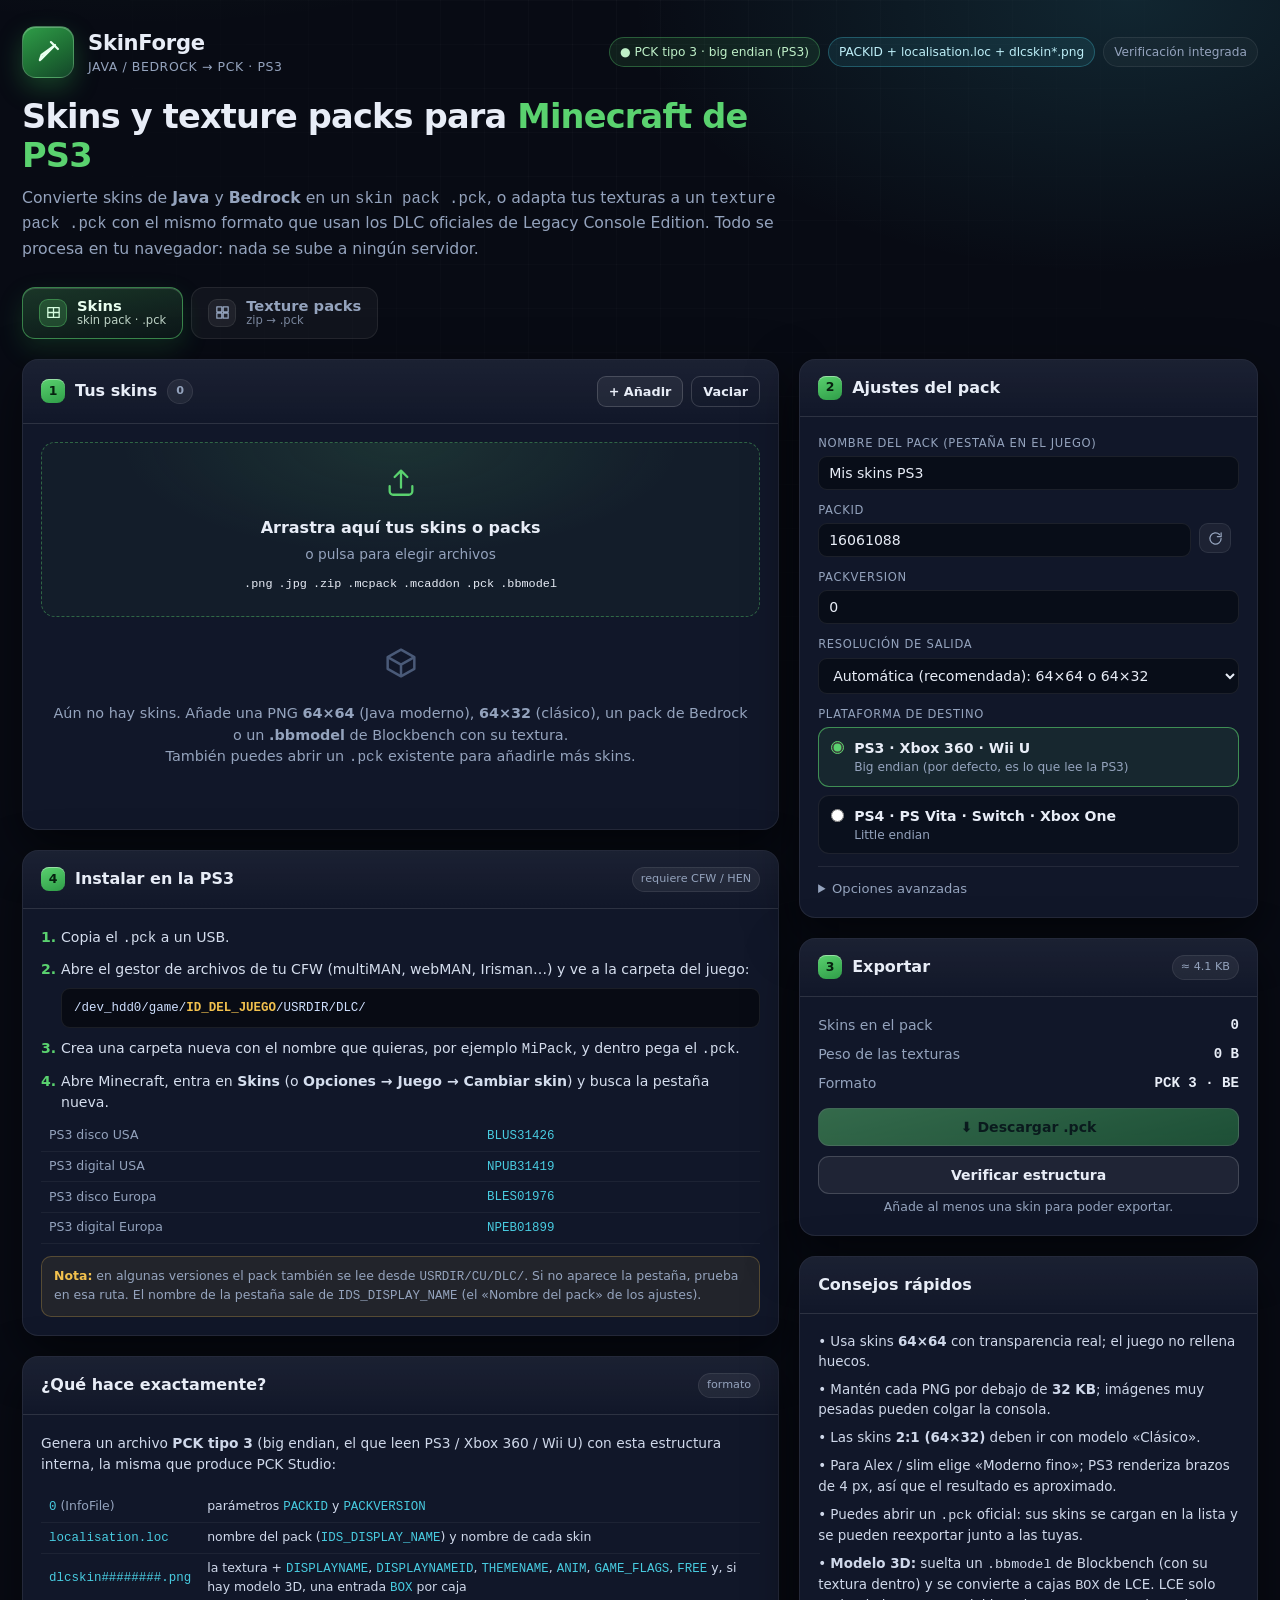
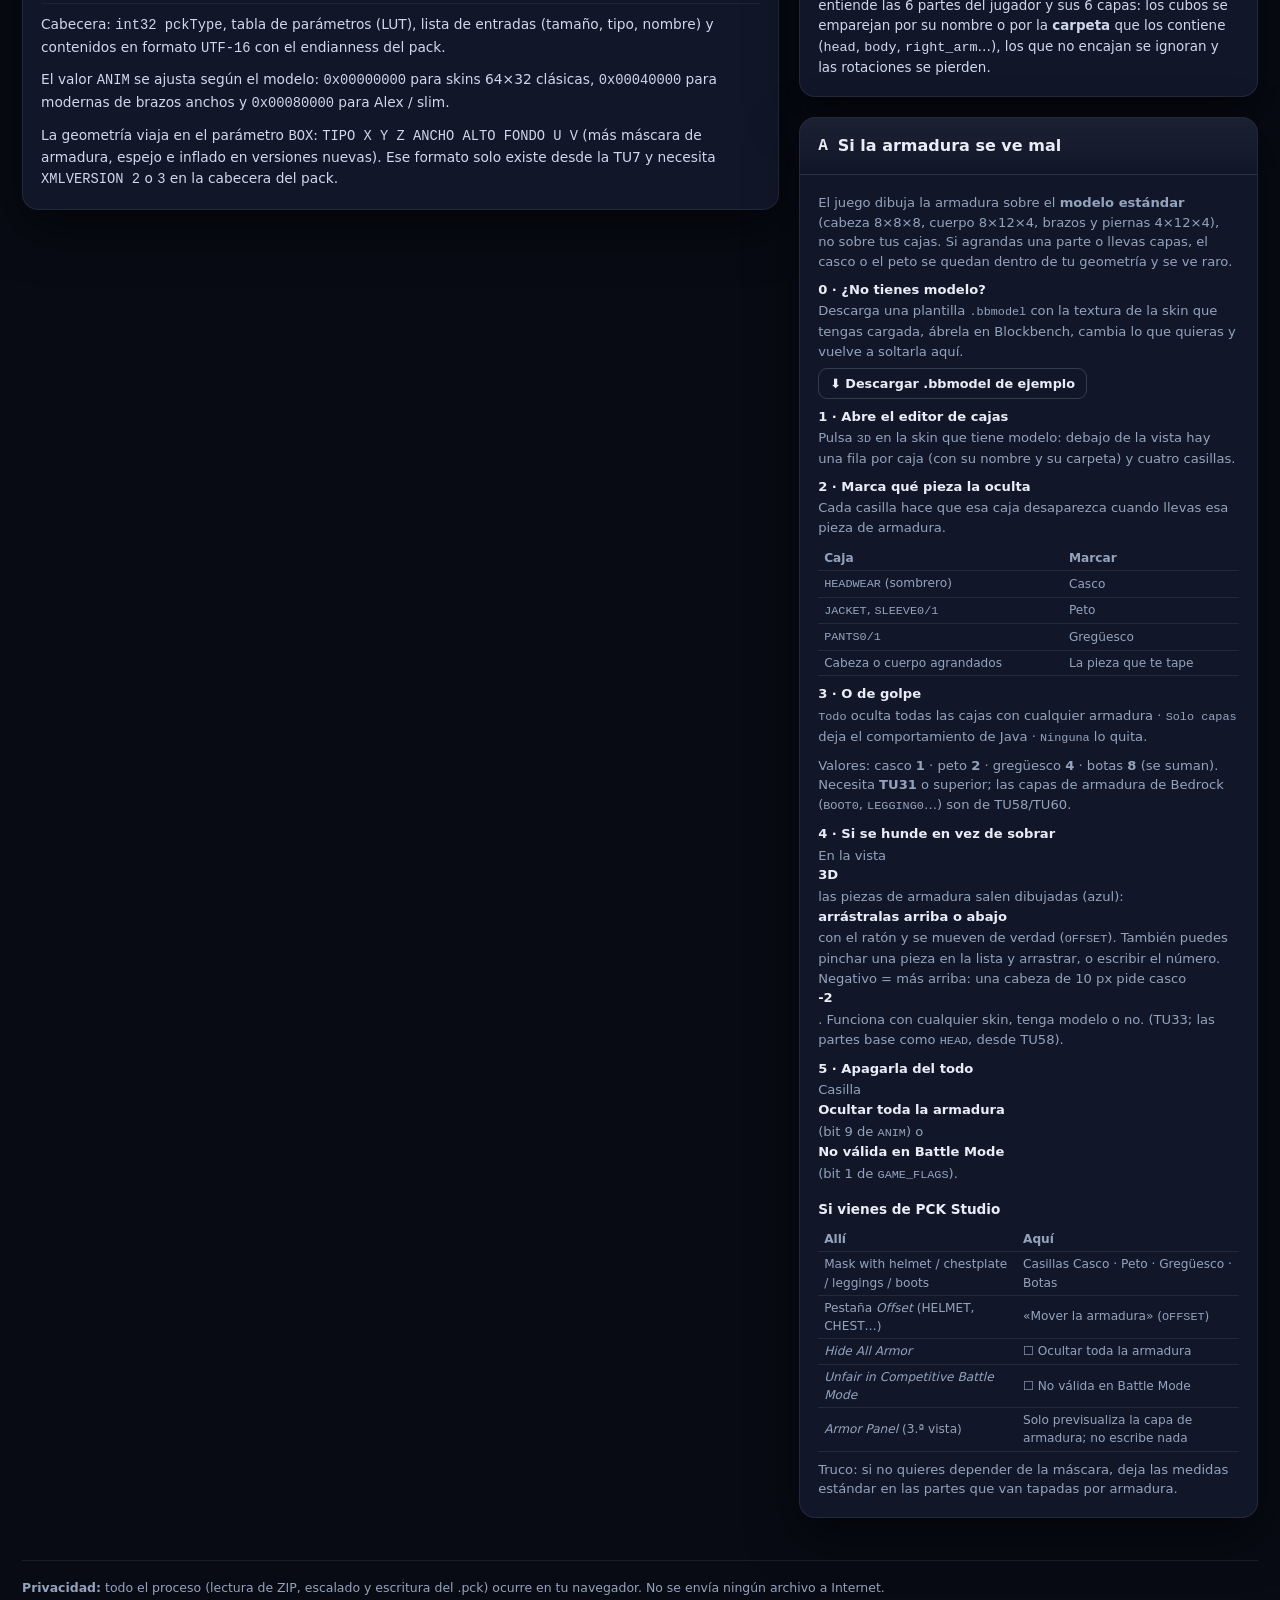
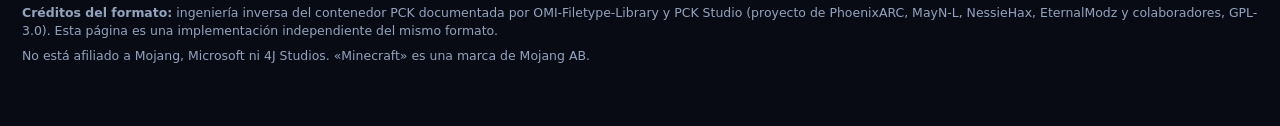
==== commit 6f02f75b: "Skins tipo personaje: encuadre automático de modelos grandes y opción «sin cuerpo base» (ANIM bits 1" ====
--- a/index.html
+++ b/index.html
@@ -1753,9 +1753,20 @@
 
   var ANIM = {
     NONE: 0x00000000,
-    MODERN_WIDE_MODEL: 0x00040000, // skin 64x64, brazos anchos (Steve)
-    SLIM_MODEL: 0x00080000,        // skin 64x64, brazos finos (Alex)
-    HIDE_ARMOR: 0x00000100         // bit 9: no dibujar ninguna armadura (TU17)
+    MODERN_WIDE_MODEL: 0x00040000, // bit 19: skin 64x64, brazos anchos (Steve)
+    SLIM_MODEL: 0x00080000,        // bit 20: skin 64x64, brazos finos (Alex)
+    HIDE_ARMOR: 0x00000100,        // bit 9:  no dibujar ninguna armadura (TU17)
+    HIDE_BASE_HEAD: 0x00000400,    // bit 11: quita la cabeza del muñeco base
+    HIDE_BASE_RIGHT_ARM: 0x00000800, // bit 12
+    HIDE_BASE_LEFT_ARM: 0x00001000,  // bit 13
+    HIDE_BASE_TORSO: 0x00002000,     // bit 14
+    HIDE_BASE_RIGHT_LEG: 0x00004000, // bit 15
+    HIDE_BASE_LEFT_LEG: 0x00008000,  // bit 16
+    HIDE_BASE_HEADWEAR: 0x00010000,  // bit 17
+    HIDE_BASE_OVERLAYS: 0x01F00000,  // bits 21-25: mangas, chaqueta y pantalones
+    /** las seis cajas del jugador base + las capas 1.8: el muñeco de Steve desaparece */
+    HIDE_BASE_BODY: 0x0000FC00,
+    HIDE_BASE_ALL: 0x01F1FC00
   };
 
   var GAME_FLAGS = {
@@ -1830,6 +1841,8 @@
       }
       var anim = s.anim == null ? ANIM.MODERN_WIDE_MODEL : s.anim;
       if (s.hideArmor) anim |= ANIM.HIDE_ARMOR;
+      // skin con modelo propio: fuera el muñeco base (y su armadura)
+      if (s.hideBase) anim |= (ANIM.HIDE_BASE_ALL | ANIM.HIDE_ARMOR);
       var flags = s.gameFlags == null ? GAME_FLAGS.HUMAN : s.gameFlags;
       if (s.unfair) flags |= GAME_FLAGS.UNFAIR;
       params.push(['ANIM', '0x' + hex(anim, 8)]);
@@ -1921,6 +1934,7 @@
         params: a.params,
         offsets: parseOffsets(a.params),
         hideArmor: !!(parseInt(a.get('ANIM') || '0x0', 16) & ANIM.HIDE_ARMOR),
+        hideBase: (parseInt(a.get('ANIM') || '0x0', 16) & ANIM.HIDE_BASE_BODY) === ANIM.HIDE_BASE_BODY,
         unfair: !!(parseInt(a.get('GAME_FLAGS') || '0x18', 16) & GAME_FLAGS.UNFAIR),
         xmlVersion: a.xmlVersion,
         filename: a.filename
@@ -2173,6 +2187,7 @@
       if (skin) {
         skin.offsets = s.offsets && Object.keys(s.offsets).length ? Object.assign({}, s.offsets) : {};
         skin.hideArmor = !!s.hideArmor;
+        skin.hideBase = !!s.hideBase;
         skin.unfair = !!s.unfair;
       }
       // recupera la geometría personalizada (parámetros BOX) del pack original
@@ -2668,10 +2683,16 @@
       '<div class="be-flags">' +
         '<label class="arm"><input type="checkbox" id="hideArmorChk"' + (skin.hideArmor ? ' checked' : '') +
           '> Ocultar toda la armadura</label>' +
+        '<label class="arm"><input type="checkbox" id="hideBaseChk"' + (skin.hideBase ? ' checked' : '') +
+          ' title="Oculta el muñeco de Steve en el juego: la skin es solo tu modelo (ANIM bits 11-16)"> Sin cuerpo base (modelo propio)</label>' +
         '<label class="arm"><input type="checkbox" id="unfairChk"' + (skin.unfair ? ' checked' : '') +
           '> No válida en Battle Mode</label>' +
       '</div>' +
       '<div class="armor-hint">' +
+        (skin.hideBase
+          ? 'Marcado <b>sin cuerpo base</b>: en el juego solo se ve tu geometría, sin el muñeco de Steve.'
+          : 'Marca <b>sin cuerpo base</b> y desaparece el muñeco de Steve: solo queda tu modelo (para skins tipo personaje).') +
+        '<div style="height:6px"></div>' +
         (skin.model3d
           ? 'Si la armadura se hunde en tu geometría, súbela con el valor de esa pieza (p. ej. casco <b>-2</b> en una cabeza de 10). Funciona desde <b>TU33</b> (TU58 para las partes base).'
           : 'El <code>OFFSET</code> mueve la armadura del jugador; se aplica a la skin aunque no tenga modelo.') +
@@ -2704,6 +2725,14 @@
     });
     const hideChk = off.querySelector('#hideArmorChk');
     if (hideChk) hideChk.addEventListener('change', () => { skin.hideArmor = hideChk.checked; render(); });
+    const hideBaseChk = off.querySelector('#hideBaseChk');
+    if (hideBaseChk) hideBaseChk.addEventListener('change', () => {
+      skin.hideBase = hideBaseChk.checked;
+      render();
+      toast(skin.hideBase
+        ? 'El muñeco base desaparece: la skin será <b>solo tu modelo</b> (ANIM 0x' + (PCK.ANIM.HIDE_BASE_ALL | PCK.ANIM.HIDE_ARMOR).toString(16).toUpperCase() + ')'
+        : 'Vuelve el muñeco base de Steve', 'info');
+    });
     const unfairChk = off.querySelector('#unfairChk');
     if (unfairChk) unfairChk.addEventListener('change', () => { skin.unfair = unfairChk.checked; render(); });
   }
@@ -2838,6 +2867,7 @@
       xmlVersion: s.model3d ? s.model3d.xmlVersion : 0,
       offsets: s.offsets || null,
       hideArmor: !!s.hideArmor,
+      hideBase: !!s.hideBase,
       unfair: !!s.unfair
     }));
     const packId = clampInt(state.packId, 0, 0x00ffffff, PCK.randomPackId());
@@ -3569,6 +3599,21 @@
     };
   }
 
+  /** ¿el modelo sustituye al jugador (personaje) o solo le añade adornos? */
+  function modeloPropio(boxes) {
+    if (!boxes || !boxes.length) return false;
+    if (boxes.length > 20) return true;
+    let mn = [1e9, 1e9, 1e9], mx = [-1e9, -1e9, -1e9];
+    boxes.forEach((b) => {
+      const ms = PCK.boxToModelSpace(b);
+      for (let i = 0; i < 3; i++) {
+        mn[i] = Math.min(mn[i], ms.min[i]);
+        mx[i] = Math.max(mx[i], ms.max[i]);
+      }
+    });
+    return mx[1] - mn[1] > 34 || mx[0] - mn[0] > 20 || mx[2] - mn[2] > 10;
+  }
+
   async function applyBbModelToSkin(skin, file) {
     const text = await file.text();
     const parsed = parseBbModel(text);
@@ -3584,6 +3629,13 @@
     };
     if (res.slim && skin.model === 'wide') skin.model = 'slim';
     if (!res.slim && skin.model === 'slim') skin.model = 'wide';
+    // ¿es un personaje con su propia geometría o una skin de jugador con adornos?
+    const propio = modeloPropio(res.boxes);
+    if (propio && !skin.hideBase) {
+      skin.hideBase = true;
+      toast('Parece un <b>modelo propio</b> (' + res.boxes.length + ' cajas): activo «sin cuerpo base» ' +
+        'para que en el juego solo se vea tu modelo. Se puede desmarcar en las opciones de la skin.', 'info');
+    }
     toast('Modelo <b>' + escapeHtml(file.name) + '</b>: ' + res.boxes.length + ' cajas · XMLVERSION ' + res.xmlVersion, 'ok');
     if (res.warnings.length) toast(res.warnings.length + ' aviso(s) del modelo: <span class="muted">' + escapeHtml(res.warnings[0].text) + '</span>', 'warn');
     return { skin, parsed, res };
@@ -4344,8 +4396,33 @@
   function drawModel3D(canvas, skin, opts) {
     opts = opts || {};
     const boxes = opts.boxes || (skin.model3d ? skin.model3d.boxes : []);
-    const scale = 9;
     const W = 420, H = 420;
+
+    // encuadre: el jugador estándar tiene su escala fija; los modelos más grandes
+    // (personajes de Blockbench, criaturas…) se centran y se escalan solos para que entren
+    let scale = 9, cx = 8, cy = 16;
+    if (boxes.length) {
+      let mn = [1e9, 1e9, 1e9], mx = [-1e9, -1e9, -1e9];
+      boxes.forEach((b) => {
+        const ms = PCK.boxToModelSpace(b);
+        const inf = (b.inflate || 0) / 2;
+        for (let i = 0; i < 3; i++) {
+          mn[i] = Math.min(mn[i], ms.min[i] - inf);
+          mx[i] = Math.max(mx[i], ms.max[i] + inf);
+        }
+      });
+      const estandar = mn[0] >= -8.6 && mx[0] <= 8.6 && mn[1] >= -0.6 && mx[1] <= 32.6 && mn[2] >= -4.6 && mx[2] <= 4.6;
+      if (!estandar) {
+        cx = (mn[0] + mx[0]) / 2;
+        cy = (mn[1] + mx[1]) / 2;
+        const alto = Math.max(1, mx[1] - mn[1]);
+        const ancho = Math.max(1, Math.max(mx[0] - mn[0], mx[2] - mn[2]));
+        const fondo = Math.max(1, mx[2] - mn[2]);
+        const escalaV = (H * 0.84) / (alto * 0.94 + fondo * 0.34);
+        const escalaH = (W * 0.84) / (ancho * 1.15 + fondo * 0.7);
+        scale = Math.max(1.2, Math.min(14, Math.min(escalaV, escalaH)));
+      }
+    }
     canvas.width = W; canvas.height = H;
     const ctx = canvas.getContext('2d');
     ctx.clearRect(0, 0, W, H);
@@ -4355,7 +4432,6 @@
     const yaw = (opts.yaw == null ? Math.PI - 0.6 : opts.yaw), pitch = 0.34;   // de frente: se ve la cara y el lado derecho
     const cosY = Math.cos(yaw), sinY = Math.sin(yaw);
     const cosP = Math.cos(pitch), sinP = Math.sin(pitch);
-    const cx = 8, cy = 16;
     const project = (x, y, z) => {
       const px = x - cx, py = y - cy, pz = z;
       const rx = px * cosY - pz * sinY;
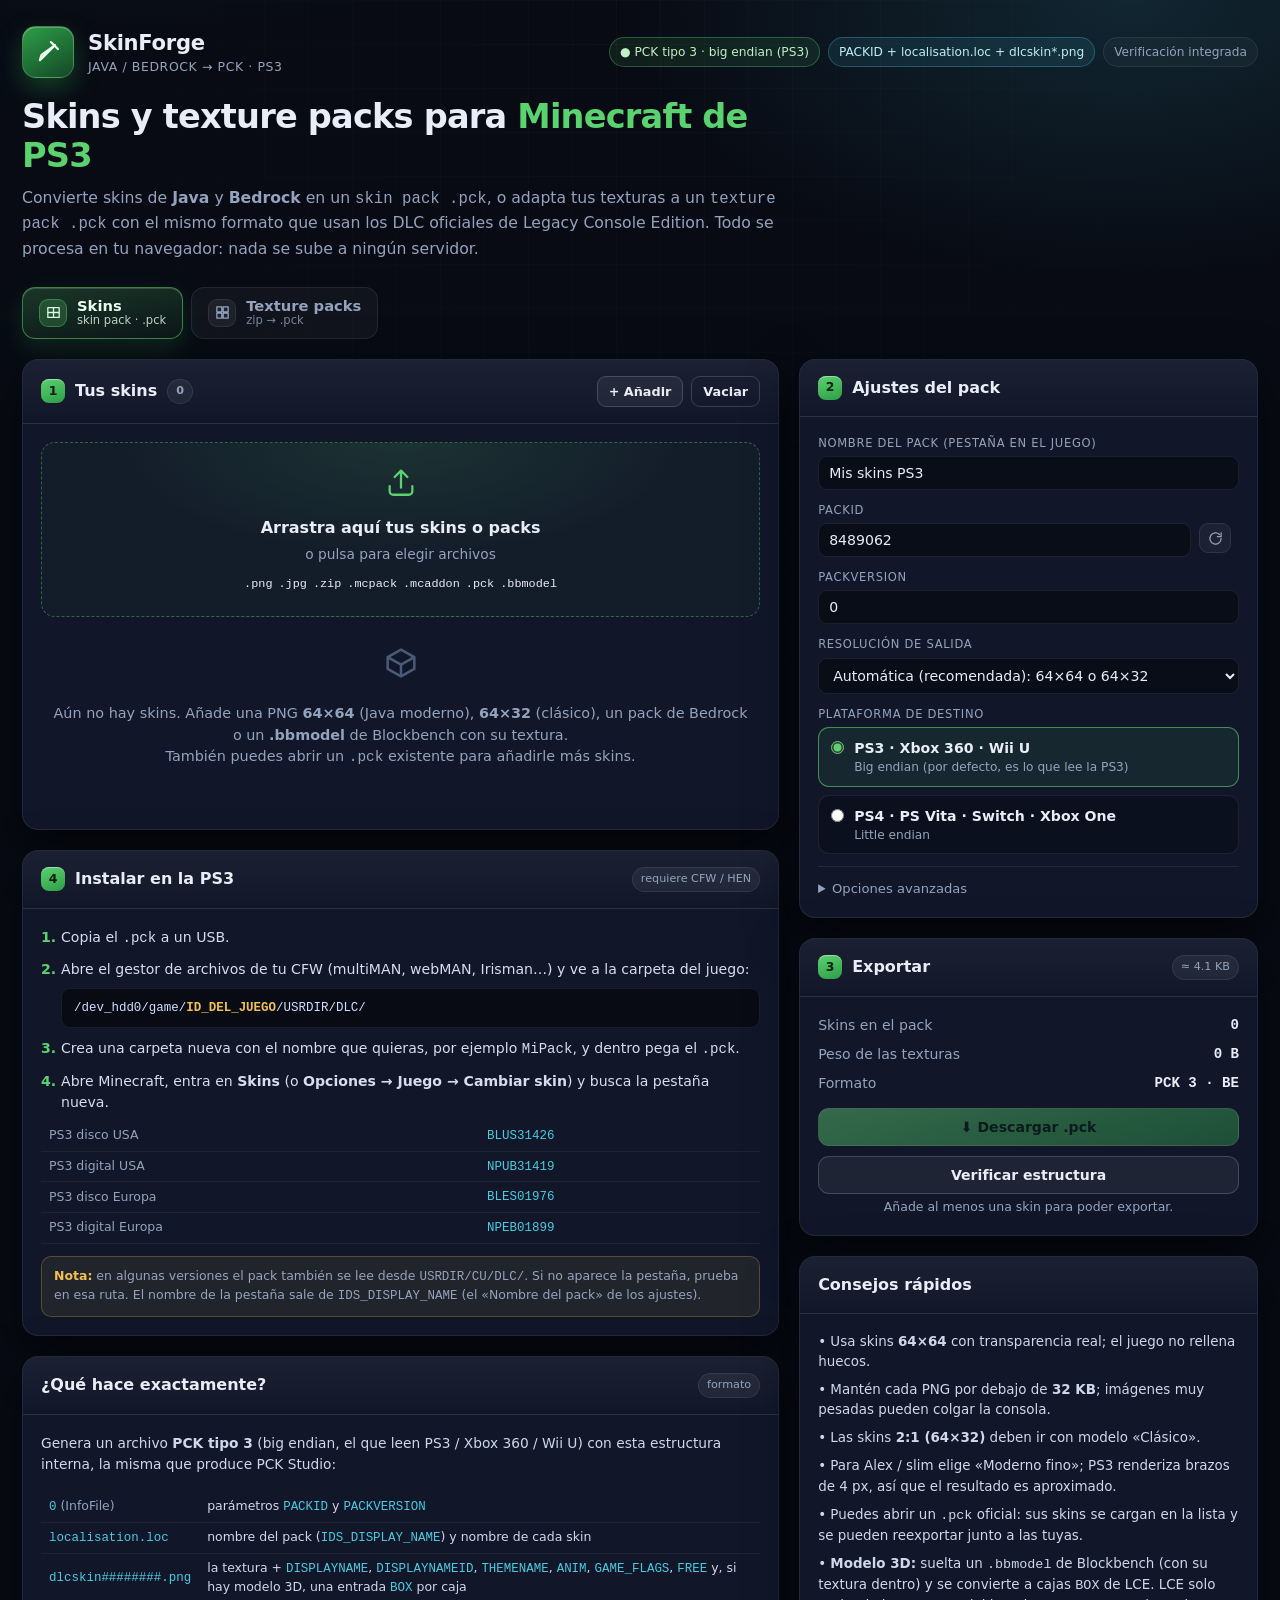
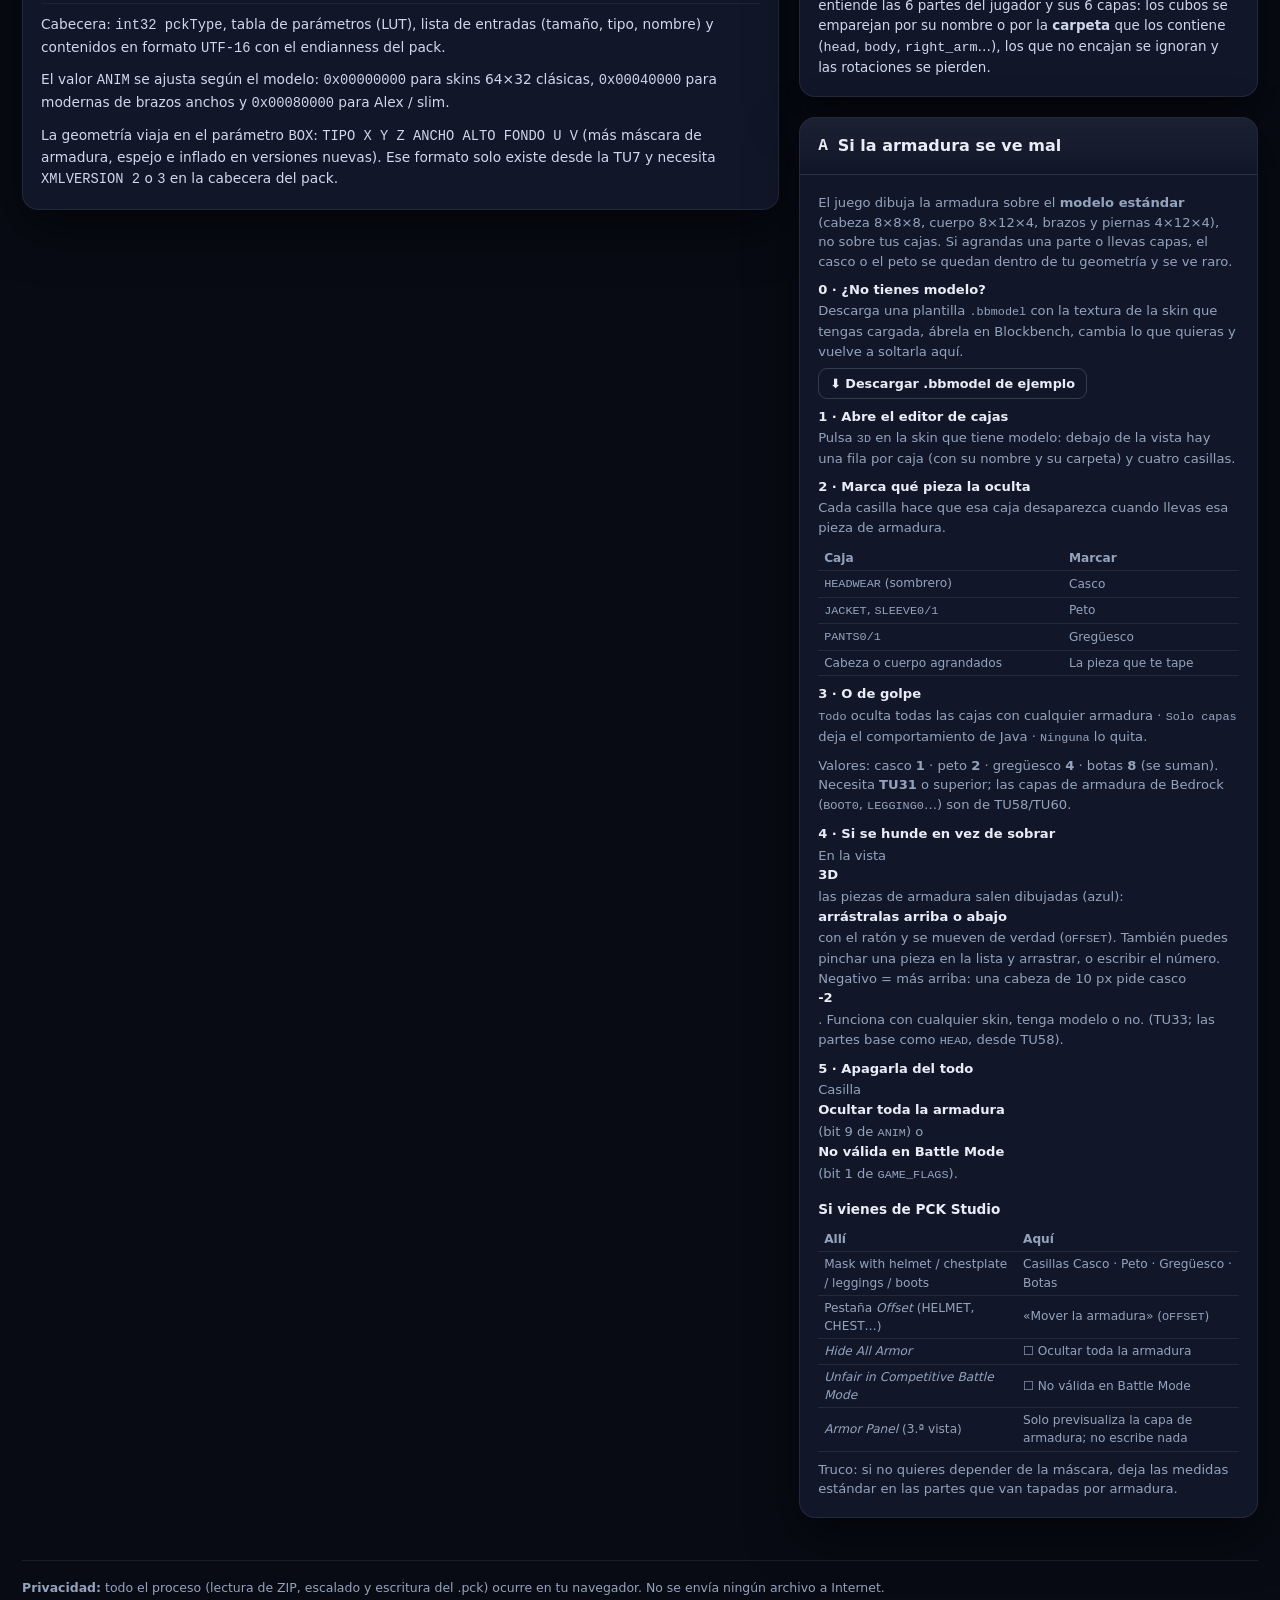
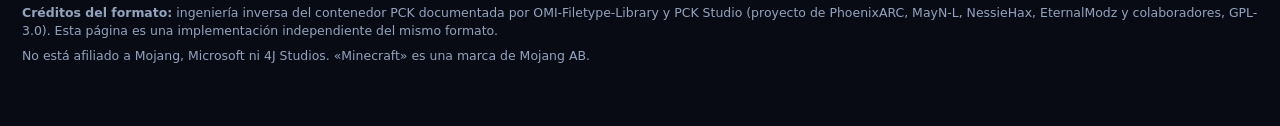
==== commit 809ffd07: "Detección de partes por posición (HEAD/BODY/ARM/LEG) y selector de parte por caja" ====
--- a/index.html
+++ b/index.html
@@ -672,6 +672,19 @@
   .geo-details > summary { font-size: 0.74rem; }
 }
 
+/* reparto de partes (HEAD, BODY, ARM0…) en la geometría */
+.geo-parts { font-size: 0.7rem; color: var(--muted); padding: 0 2px 2px; }
+.geo-f.geo-part select {
+  width: 100%; padding: 4px 2px; font-size: 0.68rem; font-family: var(--mono);
+  background: #0c1220; color: var(--cyan-bright, #6ee7f9); border: 1px solid var(--line-strong); border-radius: 6px;
+}
+.geo-f.geo-part { min-width: 64px; }
+.geo-arm { font-size: 0.56rem; color: var(--muted); text-align: center; line-height: 1.1; }
+@media (max-width: 700px) {
+  .geo-f.geo-part select { font-size: 16px; min-height: 36px; }
+  .geo-parts { font-size: 0.66rem; }
+}
+
 </style>
 </head>
 <body>
@@ -3104,12 +3117,24 @@
     host.innerHTML = '';
     const sum = $('#geoSummary');
     if (sum) sum.textContent = 'Geometría: ' + boxes.length + ' cajas · .bbmodel';
+    const cuenta = {};
+    boxes.forEach((b) => { cuenta[b.type] = (cuenta[b.type] || 0) + 1; });
+    const partesTxt = ['HEAD', 'BODY', 'ARM0', 'ARM1', 'LEG0', 'LEG1']
+      .filter((t) => cuenta[t]).map((t) => t + ' ' + cuenta[t]).join(' · ');
+
     const head = document.createElement('div');
     head.className = 'geo-head';
     head.innerHTML = '<b>Geometría (' + boxes.length + ' cajas)</b>' +
       '<button class="btn sm ghost" id="geoDl" title="Descargar esta geometría como .bbmodel">Descargar .bbmodel</button>' +
-      '<span class="muted">toca un número para cambiarlo</span>';
+      '<button class="btn sm ghost" id="geoDetect" title="Reparte las cajas en cabeza, cuerpo, brazos y piernas según su posición">Detectar partes</button>' +
+      '<span class="muted">las partes mandan en el movimiento: la cabeza gira, brazos y piernas oscilan</span>';
     host.appendChild(head);
+    if (partesTxt) {
+      const resumen = document.createElement('div');
+      resumen.className = 'geo-parts';
+      resumen.textContent = 'Partes: ' + partesTxt;
+      host.appendChild(resumen);
+    }
 
     boxes.forEach((box, i) => {
       const row = document.createElement('div');
@@ -3119,7 +3144,12 @@
         '<input type="number" data-i="' + i + '" data-act="' + act + '" value="' + val +
         '" min="' + min + '" max="' + max + '" step="1" inputmode="numeric"></label>';
       row.innerHTML =
-        '<div class="geo-type">' + box.type + '<span>' + (box.armor ? PCK.armorLabel(box.armor) : 'siempre') + '</span></div>' +
+        '<label class="geo-f geo-part"><span>Parte</span>' +
+          '<select data-i="' + i + '" data-act="type" title="A qué parte del muñeco pertenece: de ella depende cómo se mueve">' +
+            PCK.BOX_TYPES.map((t) => '<option value="' + t + '"' + (t === box.type ? ' selected' : '') + '>' + t + '</option>').join('') +
+          '</select>' +
+          '<span class="geo-arm">' + (box.armor ? PCK.armorLabel(box.armor) : 'siempre visible') + '</span>' +
+        '</label>' +
         campo('w', 'An', box.size[0], 1, 64) + campo('h', 'Al', box.size[1], 1, 64) + campo('d', 'Fd', box.size[2], 1, 64) +
         campo('x', 'X', box.pos[0], -32, 32) + campo('y', 'Y', box.pos[1], -32, 32) + campo('z', 'Z', box.pos[2], -32, 32) +
         campo('inf', 'Inf', box.inflate || 0, 0, 4) +
@@ -3152,6 +3182,18 @@
       const i = Number(inp.dataset.i);
       const box = boxes[i];
       if (!box) return;
+      if (inp.dataset.act === 'type') {
+        // cambiar de parte sin que la caja se mueva de sitio
+        const ms = PCK.boxToModelSpace(box);
+        const nueva = PCK.cubeToBox(inp.value, ms.min, ms.max, box.uv, {
+          armor: box.armor, inflate: box.inflate, mirror: box.mirror
+        });
+        Object.assign(box, nueva);
+        persistir();
+        renderGeo(skin, boxes, onPaint);
+        toast('Caja ' + (i + 1) + ' ahora es <b>' + inp.value + '</b>: se moverá con esa parte', 'info');
+        return;
+      }
       const v = Math.max(Number(inp.min), Math.min(Number(inp.max), Math.round(Number(inp.value) || 0)));
       const act = inp.dataset.act;
       if (act === 'w') box.size[0] = Math.max(1, v);
@@ -3183,6 +3225,30 @@
         persistir();
         renderGeo(skin, boxes, onPaint);
         toast('Caja <b>' + tipo + '</b> añadida (' + std.join('×') + '). Retoca sus números o su UV.', 'ok');
+        return;
+      }
+      if (e.target.id === 'geoDetect') {
+        const absolutas = boxes.map((b) => {
+          const ms = PCK.boxToModelSpace(b);
+          return { min: ms.min, max: ms.max };
+        });
+        const tipos = detectarPartes(absolutas);
+        let cambiadas = 0;
+        boxes.forEach((b, i) => {
+          if (b.type === tipos[i]) return;
+          const nueva = PCK.cubeToBox(tipos[i], absolutas[i].min, absolutas[i].max, b.uv, {
+            armor: b.armor, inflate: b.inflate, mirror: b.mirror
+          });
+          Object.assign(b, nueva);
+          cambiadas++;
+        });
+        persistir();
+        renderGeo(skin, boxes, onPaint);
+        const cuenta2 = {};
+        tipos.forEach((t) => { cuenta2[t] = (cuenta2[t] || 0) + 1; });
+        toast('Partes detectadas por posición: <b>' +
+          Object.keys(cuenta2).map((t) => t + ' ' + cuenta2[t]).join(' · ') + '</b>' +
+          (cambiadas ? ' (' + cambiadas + ' caja(s) cambiadas)' : ' (no había nada que cambiar)'), 'ok');
         return;
       }
       if (e.target.id === 'geoDl') {
@@ -3374,6 +3440,57 @@
     return String(str || '').toLowerCase().normalize('NFD').replace(/[\u0300-\u036f]/g, '').replace(/[^a-z0-9]/g, '');
   }
 
+  /**
+   * Reparte cajas en las partes del jugador (HEAD, BODY, ARM0/1, LEG0/1) por su POSICIÓN,
+   * que es lo que hace que en el juego se muevan: la cabeza gira, los brazos y las piernas
+   * oscilan al andar. Se usa cuando el nombre del cubo no dice nada (Cube.001, mesh_3…).
+   *
+   * @param {Array<{min:number[],max:number[]}>} cajas  en espacio de modelo (y arriba)
+   * @returns {string[]} un tipo por caja
+   */
+  function detectarPartes(cajas) {
+    if (!cajas || !cajas.length) return [];
+    let mn = [Infinity, Infinity, Infinity], mx = [-Infinity, -Infinity, -Infinity];
+    cajas.forEach((c) => {
+      for (let i = 0; i < 3; i++) {
+        mn[i] = Math.min(mn[i], c.min[i]);
+        mx[i] = Math.max(mx[i], c.max[i]);
+      }
+    });
+    const alto = Math.max(1, mx[1] - mn[1]);
+    const ancho = Math.max(1, mx[0] - mn[0]);
+    const cx = (mn[0] + mx[0]) / 2;
+    return cajas.map((c) => {
+      const cy = (c.min[1] + c.max[1]) / 2;
+      const bx = (c.min[0] + c.max[0]) / 2;
+      const u = ((cy - mn[1]) / alto) * 32;      // altura llevada a la escala del jugador (0..32)
+      const dx = (bx - cx) / (ancho / 2);        // -1 borde izquierdo … +1 borde derecho
+      if (u >= 23) return 'HEAD';                // por encima del cuello
+      if (u <= 12.5) return bx < cx ? 'LEG0' : 'LEG1';   // por debajo de la cintura
+      if (Math.abs(dx) >= 0.55) return bx < cx ? 'ARM0' : 'ARM1'; // columnas de los lados
+      return 'BODY';
+    });
+  }
+
+  /** tipos precalculados por posición (uno por elemento, alineado con parsed.elements) */
+  function tiposPorPosicion(elements) {
+    const indices = [];
+    const utiles = [];
+    elements.forEach((el, i) => {
+      const from = el && el.from, to = el && el.to;
+      if (!Array.isArray(from) || !Array.isArray(to)) return;
+      indices.push(i);
+      utiles.push({
+        min: [Math.min(from[0], to[0]), Math.min(from[1], to[1]), Math.min(from[2], to[2])],
+        max: [Math.max(from[0], to[0]), Math.max(from[1], to[1]), Math.max(from[2], to[2])]
+      });
+    });
+    const tipos = detectarPartes(utiles);
+    const porIndice = new Array(elements.length).fill(null);
+    indices.forEach((idx, k) => { porIndice[idx] = tipos[k]; });
+    return porIndice;
+  }
+
   function guessBoxType(cubeName) {
     const n = normName(cubeName);
     if (!n) return null;
@@ -3482,11 +3599,25 @@
     let needsV3 = false;
     let slim = false;
     let hasArmorHint = false;
-
-    parsed.elements.forEach((el) => {
+    // plan B: reparto por geometría, solo si el modelo no trae nombres de parte
+    // (así una skin de jugador con un cubo suelto sigue comportándose como antes)
+    const porPosicion = tiposPorPosicion(parsed.elements);
+    const conNombre = parsed.elements.filter((el) => (el.name && guessBoxType(el.name)) ||
+      ((parsed.groupOf && parsed.groupOf[el.uuid]) && guessBoxType(parsed.groupOf[el.uuid]))).length;
+    const validos = parsed.elements.filter((el) => Array.isArray(el.from) && Array.isArray(el.to)).length;
+    const sinNombre = validos - conNombre;
+    const usarPosicion = sinNombre >= 2 && sinNombre >= validos * 0.5;
+    let detectados = 0;
+
+    parsed.elements.forEach((el, idx) => {
       const name = el.name || '';
       const grupo = (parsed.groupOf && parsed.groupOf[el.uuid]) || '';
-      const type = guessBoxType(name) || (grupo ? guessBoxType(grupo) : null);
+      let type = guessBoxType(name) || (grupo ? guessBoxType(grupo) : null);
+      let porGeometria = false;
+      if (!type && usarPosicion) {
+        type = porPosicion[idx] || null;
+        porGeometria = !!type;
+      }
       if (!type) {
         warnings.push({
           level: 'warn',
@@ -3494,6 +3625,14 @@
             ': no corresponde a ninguna parte del jugador (se ignora)'
         });
         return;
+      }
+      if (porGeometria) {
+        detectados++;
+        void 0;
+        warnings.push({
+          level: 'info',
+          text: 'Cubo «' + (name || 'sin nombre') + '»: parte detectada por su posición → ' + type
+        });
       }
       const from = el.from, to = el.to;
       if (!Array.isArray(from) || !Array.isArray(to)) {
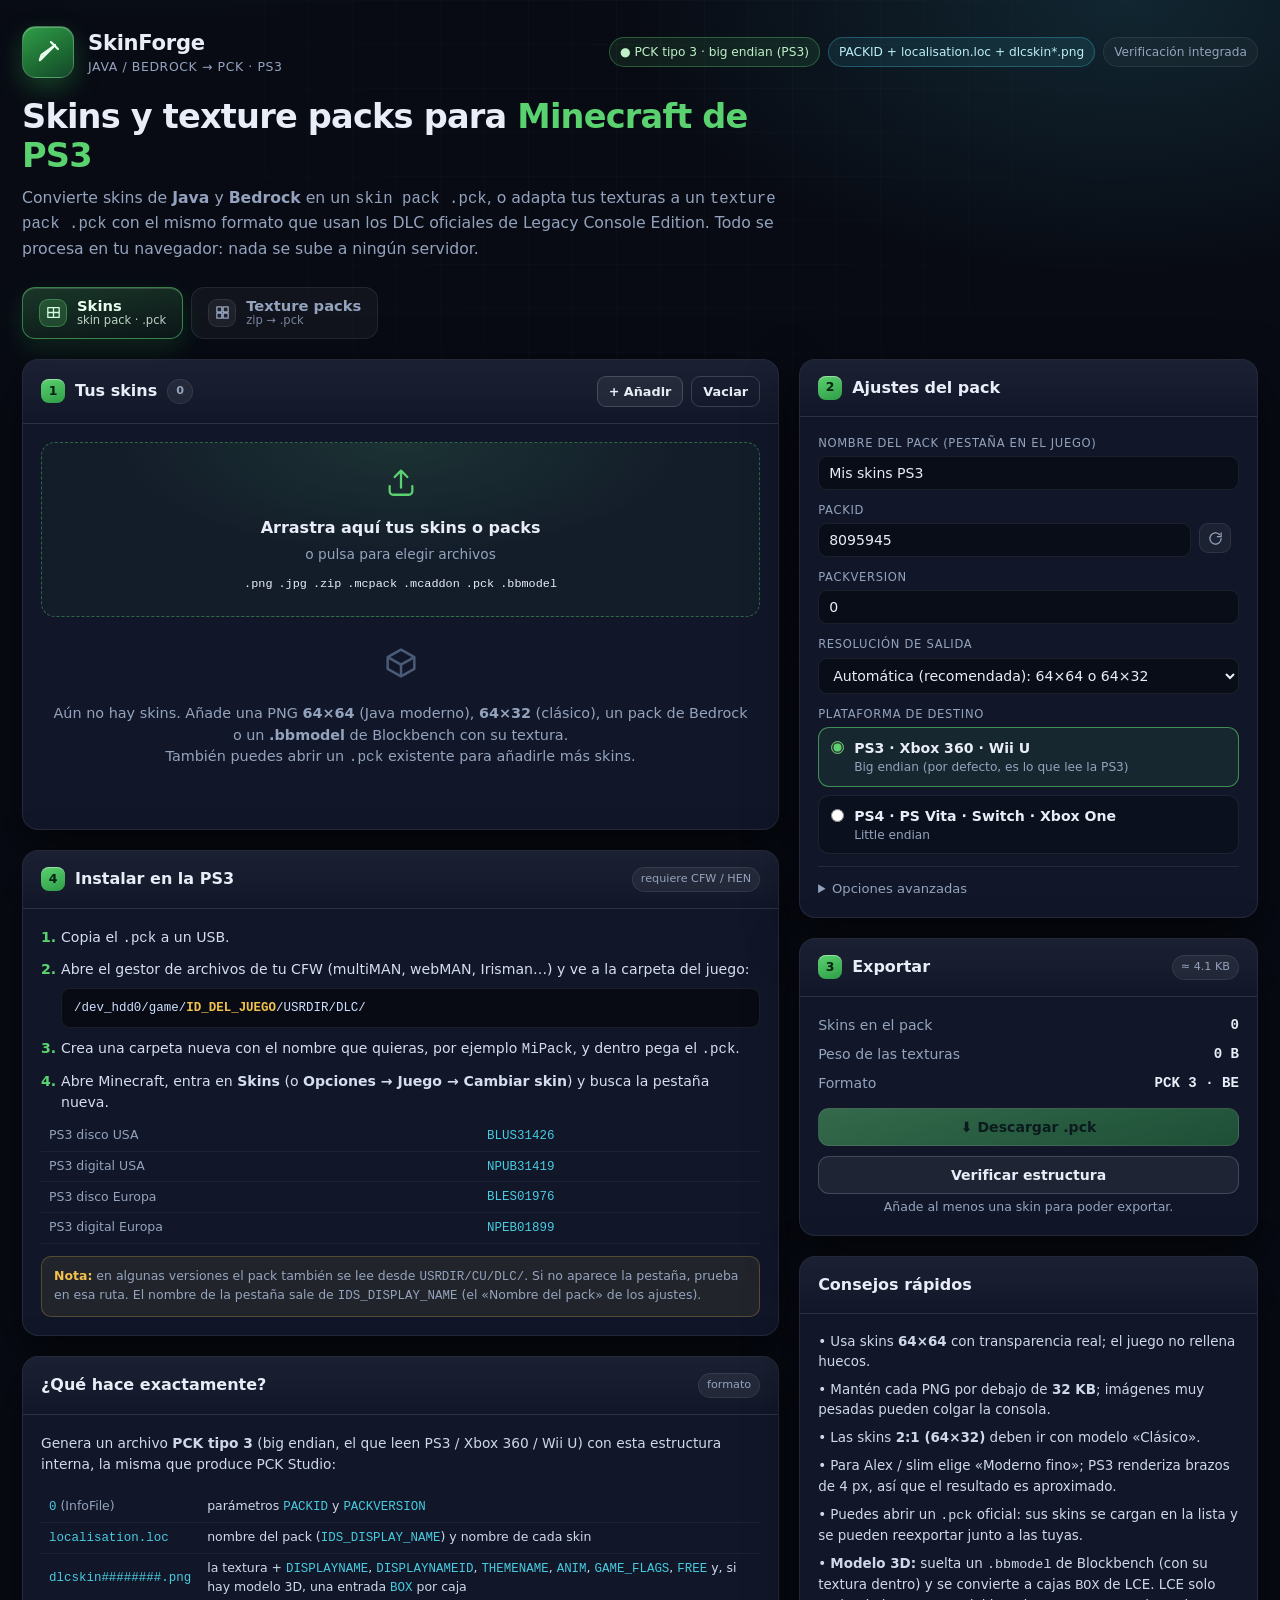
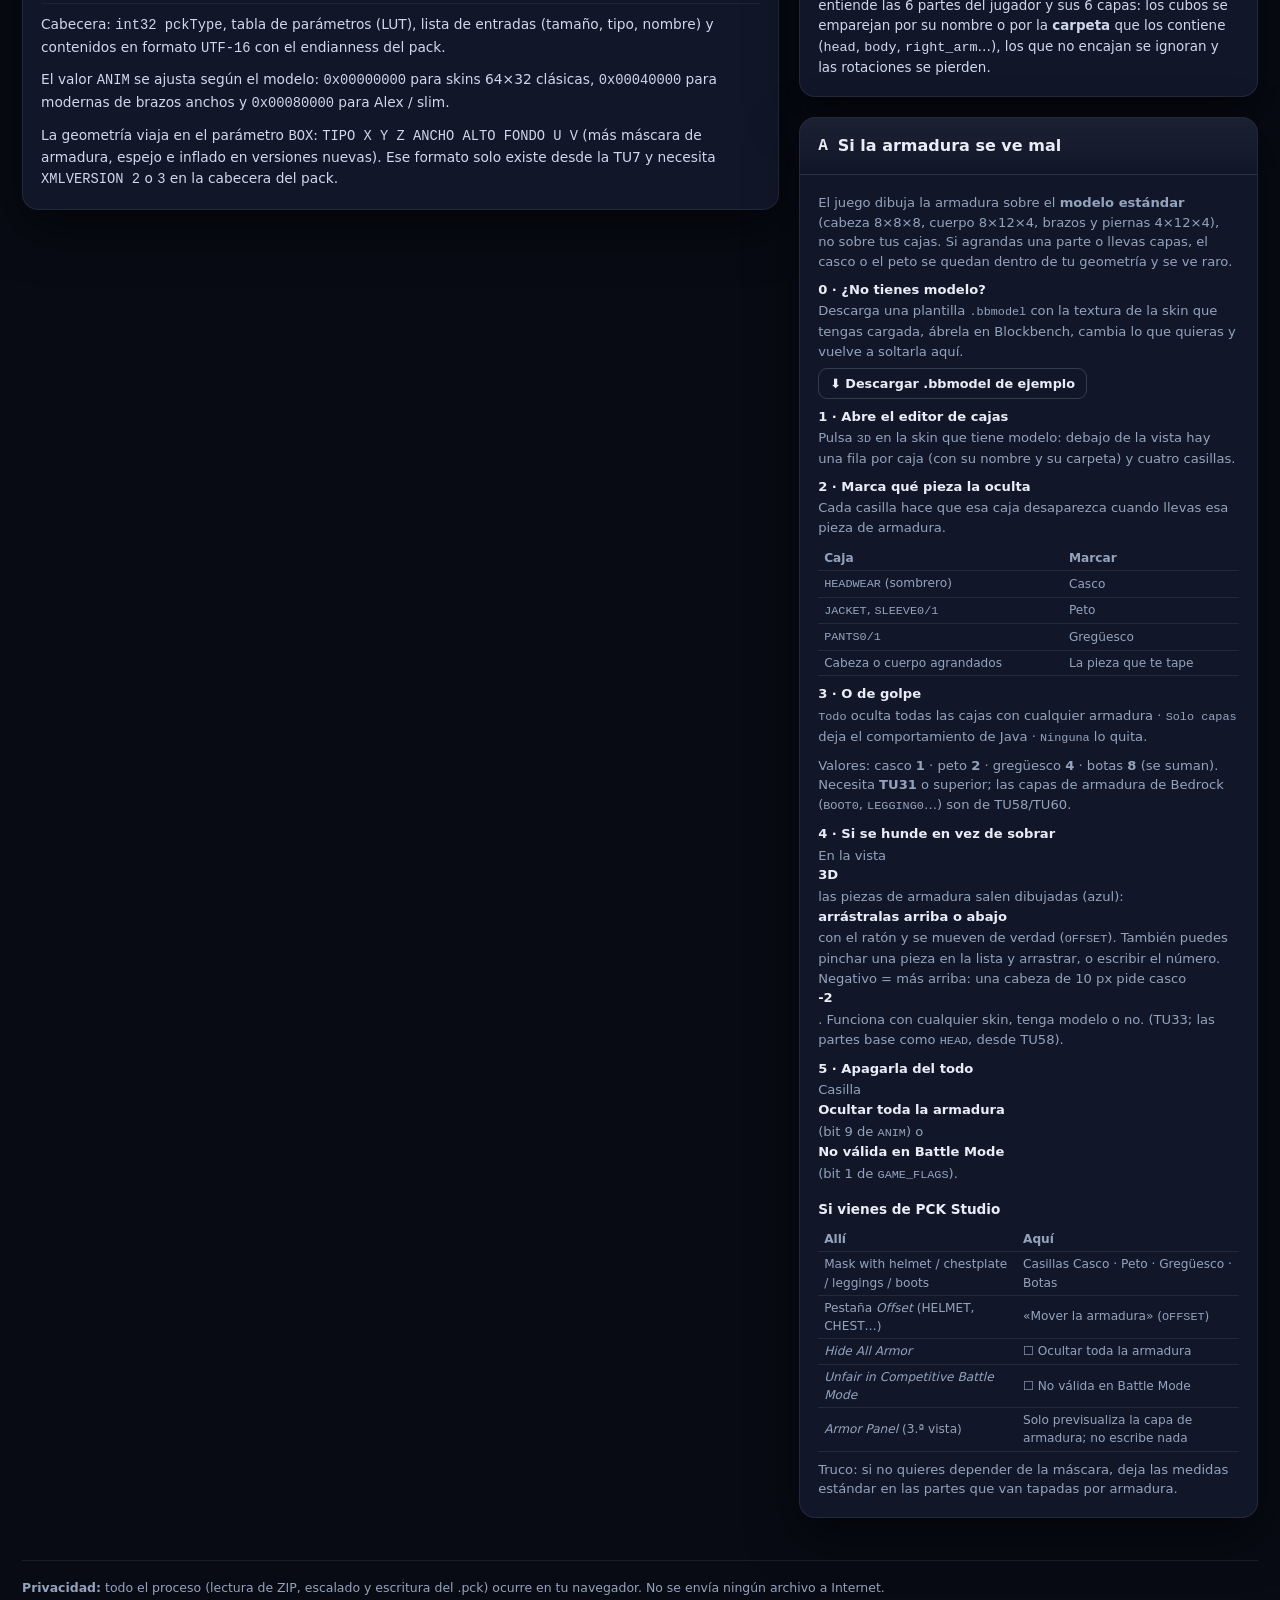
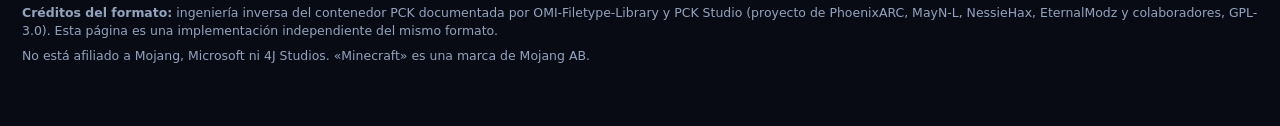
==== commit eadce038: "Animaciones en la vista 3D: andar, correr, nadar, saltar… y arrastrar para girar - ANIMACIONES: siet" ====
--- a/index.html
+++ b/index.html
@@ -685,6 +685,25 @@
   .geo-parts { font-size: 0.66rem; }
 }
 
+/* animación del muñeco (andar, correr, nadar…) */
+.doll-anim { display: flex; align-items: center; gap: 10px; flex-wrap: wrap; justify-content: center; }
+.doll-anim .arm { font-size: 0.74rem; padding: 4px 8px; display: inline-flex; align-items: center; gap: 6px; }
+.doll-anim select {
+  padding: 6px 8px; font-size: 0.76rem; border-radius: 8px; background: #0c1220; color: var(--text);
+  border: 1px solid var(--line-strong);
+}
+.doll-anim .vel input[type=range] { width: 92px; accent-color: #6ee7f9; }
+.doll-anim #animPlay { min-width: 108px; }
+.doll-anim #animPlay.on { background: linear-gradient(180deg, #7ee0f4, #45b6cf); color: #08131f; border-color: transparent; }
+#dollCanvas { cursor: grab; }
+#dollCanvas.arrastrando { cursor: grabbing; }
+@media (max-width: 700px) {
+  .doll-anim { gap: 8px; }
+  .doll-anim select, .doll-anim .btn, .doll-anim .arm { min-height: 42px; }
+  .doll-anim .vel input[type=range] { width: 72px; }
+  .doll-anim #animPlay { flex: 1 1 40%; }
+}
+
 </style>
 </head>
 <body>
@@ -1210,6 +1229,22 @@
       <label class="arm"><input type="checkbox" id="showCapeChk" checked> Capa</label>
       <label class="arm yaw" title="Girar el muñeco">Girar <input type="range" id="yawRange" min="-180" max="180" step="5" value="0"></label>
       <span class="muted">las capas (sombrero, chaqueta…) respetan la transparencia</span>
+    </div>
+    <div class="doll-anim">
+      <label class="arm">Movimiento
+        <select id="animSel" title="Ver el modelo andando, corriendo, nadando…">
+          <option value="quieto">Quieto</option>
+          <option value="andar">Andando</option>
+          <option value="correr">Corriendo</option>
+          <option value="nadar">Nadando</option>
+          <option value="saltar">Saltando</option>
+          <option value="agachado">Agachado</option>
+          <option value="saludar">Saludando</option>
+        </select>
+      </label>
+      <button class="btn sm" id="animPlay" title="Reproducir / parar">▶ Reproducir</button>
+      <label class="arm vel">Velocidad <input type="range" id="animVel" min="0.3" max="2.5" step="0.1" value="1"></label>
+      <button class="btn sm ghost" id="animRotate" title="Girar el muñeco; también puedes arrastrarlo con el dedo o el ratón">↻ Girar</button>
     </div>
     <div class="muted" id="dollMeta"></div>
     <div class="doll-note" id="dollNote"></div>
@@ -2772,6 +2807,45 @@
       return !!(chk && chk.checked);
     };
 
+    // ---------- animación (andar, correr, nadar…) y arrastrar para girar ----------
+    let pose = { rot: {}, bob: 0 };
+    let animNombre = 'quieto';
+    let jugando = false;
+    let rafAnim = null;
+    let t0 = 0;
+    let velocidad = 1;
+    let giroAuto = false;
+
+    const pasoAnim = (ts) => {
+      if (!jugando) return;
+      if (!t0) t0 = ts;
+      const t = ((ts - t0) / 1000) * velocidad;
+      pose = ANIMACIONES[animNombre] ? ANIMACIONES[animNombre](t) : { rot: {}, bob: 0 };
+      if (giroAuto) {
+        state.yaw = (state.yaw == null ? Math.PI - 0.6 : state.yaw) + 0.018;
+        const sl = $('#yawRange');
+        if (sl) sl.value = String(Math.round((state.yaw - (Math.PI - 0.6)) * 180 / Math.PI) % 360);
+      }
+      pintar(armorSeleccionada);
+      rafAnim = requestAnimationFrame(pasoAnim);
+    };
+    const pararAnim = () => {
+      jugando = false;
+      giroAuto = false;
+      if (rafAnim) cancelAnimationFrame(rafAnim);
+      rafAnim = null;
+      const b = $('#animPlay');
+      if (b) { b.classList.remove('on'); b.textContent = '▶ Reproducir'; }
+    };
+    const arrancarAnim = () => {
+      if (jugando) { pararAnim(); return; }
+      jugando = true;
+      t0 = 0;
+      const b = $('#animPlay');
+      if (b) { b.classList.add('on'); b.textContent = '⏸ Parar'; }
+      rafAnim = requestAnimationFrame(pasoAnim);
+    };
+
     const pintar = (sel) => {
       const chkB = $('#showBaseChk'), chkC = $('#showCapasChk');
       const chkCape = $('#showCapeChk');
@@ -2782,6 +2856,9 @@
         capas: chkC ? chkC.checked : true,
         capa: chkCape ? chkCape.checked : true,
         yaw: state.yaw == null ? undefined : state.yaw,
+        pitch: state.pitch,
+        rot: pose.rot,
+        bob: pose.bob,
         piezas: verArmadura() ? undefined : []   // la armadura solo si la pides
       });
       repintar3D = () => pintar(armorSeleccionada);
@@ -2837,6 +2914,43 @@
       };
     }
 
+    const animSel = $('#animSel');
+    if (animSel) {
+      animSel.value = 'quieto';
+      animSel.onchange = () => {
+        animNombre = animSel.value;
+        if (!jugando) arrancarAnim();
+        else { t0 = 0; }
+        if (animNombre === 'quieto') pararAnim();
+      };
+    }
+    const animPlay = $('#animPlay');
+    if (animPlay) {
+      animPlay.onclick = () => {
+        if (!jugando && animNombre === 'quieto' && animSel) { animSel.value = 'andar'; animNombre = 'andar'; }
+        arrancarAnim();
+      };
+    }
+    const animVel = $('#animVel');
+    if (animVel) animVel.oninput = () => { velocidad = Number(animVel.value) || 1; };
+    const animRot = $('#animRotate');
+    if (animRot) {
+      animRot.onclick = () => {
+        giroAuto = !giroAuto;
+        animRot.classList.toggle('on', giroAuto);
+        if (giroAuto && !jugando) arrancarAnim();
+      };
+    }
+    // arrastrar el lienzo para girar el muñeco
+    c._lceCtx = c._lceCtx || {};
+    c._lceCtx.rotar = (dx, dy) => {
+      state.yaw = (state.yaw == null ? Math.PI - 0.6 : state.yaw) + dx * 0.012;
+      state.pitch = Math.max(-0.15, Math.min(1.1, (state.pitch == null ? 0.34 : state.pitch) + dy * 0.008));
+      const sl = $('#yawRange');
+      if (sl) sl.value = String(Math.round((state.yaw - (Math.PI - 0.6)) * 180 / Math.PI) % 360);
+      pintar(armorSeleccionada);
+    };
+
     const chkCapas = $('#showCapasChk');
     if (chkCapas) {
       chkCapas.checked = state.showCapas !== false;
@@ -2862,7 +2976,7 @@
       render();
     });
 
-    $('#dollClose').onclick = () => overlay.classList.remove('show');
+    $('#dollClose').onclick = () => { pararAnim(); overlay.classList.remove('show'); };
     overlay.onclick = (e) => { if (e.target === overlay) overlay.classList.remove('show'); };
   }
 
@@ -4528,6 +4642,101 @@
     return [min, max];
   }
 
+  /** textura ya volcada a canvas + píxeles (la animación redibuja muchas veces por segundo) */
+  const TEXTURAS = new Map();
+  function texturaDeSkin(url, img) {
+    const ya = TEXTURAS.get(url);
+    if (ya) return ya;
+    const off = document.createElement('canvas');
+    off.width = img.width; off.height = img.height;
+    const octx = off.getContext('2d');
+    octx.imageSmoothingEnabled = false;
+    octx.drawImage(img, 0, 0);
+    let pixels = null;
+    try { pixels = octx.getImageData(0, 0, off.width, off.height).data; } catch (e) { pixels = null; }
+    const datos = { off: off, pixels: pixels, medias: new Map() };
+    TEXTURAS.set(url, datos);
+    return datos;
+  }
+
+  /** imágenes de skin ya decodificadas (la animación redibuja muchas veces por segundo) */
+  const IMAGENES_SKIN = new Map();
+  function imagenDeSkin(url) {
+    let img = IMAGENES_SKIN.get(url);
+    if (!img) {
+      img = new Image();
+      img.src = url;
+      IMAGENES_SKIN.set(url, img);
+    }
+    return img;
+  }
+
+  /** animaciones del muñeco: ángulos por parte (radianes) y balanceo vertical */
+  const ANIMACIONES = {
+    quieto: () => ({
+      rot: { HEAD: { y: Math.sin(Date.now() / 900) * 0.14 }, ARM0: { x: 0.04 }, ARM1: { x: 0.04 } }, bob: 0
+    }),
+    andar: (t) => {
+      const s = Math.sin(t * 4.2), c = Math.cos(t * 8.4);
+      return {
+        rot: {
+          LEG0: { x: s * 0.55 }, LEG1: { x: -s * 0.55 },
+          ARM0: { x: -s * 0.5 }, ARM1: { x: s * 0.5 },
+          BODY: { x: 0.03 }, HEAD: { y: Math.sin(t * 1.1) * 0.1 }
+        },
+        bob: Math.abs(c) * 0.4
+      };
+    },
+    correr: (t) => {
+      const s = Math.sin(t * 7.5), c = Math.cos(t * 15);
+      return {
+        rot: {
+          LEG0: { x: s * 0.95 }, LEG1: { x: -s * 0.95 },
+          ARM0: { x: -s * 0.85 }, ARM1: { x: s * 0.85 },
+          BODY: { x: 0.18 }, HEAD: { x: -0.12 }
+        },
+        bob: Math.abs(c) * 0.7
+      };
+    },
+    nadar: (t) => {
+      const s = Math.sin(t * 2.6), p = Math.sin(t * 4.4);
+      return {
+        rot: {
+          BODY: { x: 0.5 }, HEAD: { x: -0.4 },
+          ARM0: { x: -1.25 + s * 0.95 }, ARM1: { x: -1.25 - s * 0.95 },
+          LEG0: { x: p * 0.32 }, LEG1: { x: -p * 0.32 }
+        },
+        bob: -1
+      };
+    },
+    saltar: () => ({
+      rot: { ARM0: { x: -2.3 }, ARM1: { x: -2.3 }, LEG0: { x: 0.28 }, LEG1: { x: -0.28 }, HEAD: { x: -0.12 } },
+      bob: 1.2
+    }),
+    agachado: () => ({
+      rot: { BODY: { x: 0.55 }, HEAD: { x: -0.45 }, LEG0: { x: 0.22 }, LEG1: { x: -0.22 }, ARM0: { x: 0.18 }, ARM1: { x: 0.18 } },
+      bob: -1.4
+    }),
+    saludar: (t) => ({
+      rot: {
+        ARM1: { x: -2.6, y: Math.sin(t * 4) * 0.5 },
+        ARM0: { x: 0.1 },
+        HEAD: { y: Math.sin(t * 1.6) * 0.14 }
+      },
+      bob: 0
+    })
+  };
+
+  /** a qué parte del muñeco va pegada cada pieza de armadura (para animarla con él) */
+  const PARTE_DE_ARMADURA = {
+    HELMET: 'HEAD', HAT: 'HEAD',
+    CHEST: 'BODY', WAIST: 'BODY',
+    SHOULDER0: 'ARM0', SHOULDER1: 'ARM1',
+    TOOL0: 'ARM0', TOOL1: 'ARM1',
+    PANTS0: 'LEG0', PANTS1: 'LEG1',
+    BOOT0: 'LEG0', BOOT1: 'LEG1'
+  };
+
   /**
    * Vista 3D isométrica con la skin y, encima, las piezas de armadura.
    * Deja en canvas._lce3d lo necesario para poder arrastrarlas.
@@ -4568,9 +4777,40 @@
     canvas._lce3d = null;
     if (!boxes.length) return;
 
-    const yaw = (opts.yaw == null ? Math.PI - 0.6 : opts.yaw), pitch = 0.34;   // de frente: se ve la cara y el lado derecho
+    const yaw = (opts.yaw == null ? Math.PI - 0.6 : opts.yaw), pitch = (opts.pitch == null ? 0.34 : opts.pitch);
     const cosY = Math.cos(yaw), sinY = Math.sin(yaw);
     const cosP = Math.cos(pitch), sinP = Math.sin(pitch);
+
+    // postura: cada parte gira alrededor de su pivote (es lo que hace el juego al andar)
+    const rot = opts.rot || {};
+    const bob = Number(opts.bob) || 0;
+    const aplicarRot = (p, tipo) => {
+      let x = p[0], y = p[1] + bob, z = p[2];
+      const r = rot[tipo];
+      if (r && (r.x || r.y)) {
+        const piv = PCK.BOX_PIVOT[tipo] || [0, 24, 0];
+        let dx = x - piv[0], dy = y - piv[1], dz = z - piv[2];
+        if (r.x) {
+          const c = Math.cos(r.x), s2 = Math.sin(r.x);
+          const ny = dy * c - dz * s2;
+          dz = dy * s2 + dz * c;
+          dy = ny;
+        }
+        if (r.y) {
+          const c = Math.cos(r.y), s2 = Math.sin(r.y);
+          const nx = dx * c + dz * s2;
+          dz = -dx * s2 + dz * c;
+          dx = nx;
+        }
+        x = dx + piv[0]; y = dy + piv[1]; z = dz + piv[2];
+      }
+      return [x, y, z];
+    };
+    const proyectarParte = (p, tipo) => {
+      const q = aplicarRot(p, tipo);
+      return project(q[0], q[1], q[2]);
+    };
+
     const project = (x, y, z) => {
       const px = x - cx, py = y - cy, pz = z;
       const rx = px * cosY - pz * sinY;
@@ -4580,18 +4820,17 @@
       return { x: W / 2 + rx * scale, y: H / 2 - ry * scale, depth: depth };
     };
 
-    const img = new Image();
-    img.onload = () => {
-      const off = document.createElement('canvas');
-      off.width = img.width; off.height = img.height;
-      const octx = off.getContext('2d');
-      octx.imageSmoothingEnabled = false;
-      octx.drawImage(img, 0, 0);
-      let pixels = null;
-      try { pixels = octx.getImageData(0, 0, off.width, off.height).data; } catch (e) { pixels = null; }
+    const dibujar = () => {
+      const cacheTex = texturaDeSkin(skin.thumbUrl, img);
+      const off = cacheTex.off;
+      const pixels = cacheTex.pixels;
       /** color medio y alfa media de un trozo de textura (alfa 0 = transparente) */
+      const medias = cacheTex.medias;
       const media = (u, v, w, h) => {
         if (!pixels) return { r: 150, g: 150, b: 150, a: 1 };
+        const clave = u + '|' + v + '|' + w + '|' + h;
+        const guardado = medias.get(clave);
+        if (guardado) return guardado;
         let r = 0, g = 0, b = 0, n = 0, aSum = 0, total = 0;
         const x0 = Math.max(0, Math.floor(u)), y0 = Math.max(0, Math.floor(v));
         const x1 = Math.min(off.width - 1, Math.ceil(u + w)), y1 = Math.min(off.height - 1, Math.ceil(v + h));
@@ -4604,8 +4843,10 @@
             r += pixels[o]; g += pixels[o + 1]; b += pixels[o + 2]; n++;
           }
         }
-        if (!n) return { r: 0, g: 0, b: 0, a: 0 };
-        return { r: Math.round(r / n), g: Math.round(g / n), b: Math.round(b / n), a: total ? aSum / total / 255 : 1 };
+        if (!n) { const vacio = { r: 0, g: 0, b: 0, a: 0 }; medias.set(clave, vacio); return vacio; }
+        const col = { r: Math.round(r / n), g: Math.round(g / n), b: Math.round(b / n), a: total ? aSum / total / 255 : 1 };
+        medias.set(clave, col);
+        return col;
       };
 
       /**
@@ -4672,8 +4913,8 @@
         const ANCHO = 10, ALTO = 16, Y0 = 24, Z0 = 2.35, INCLINA = 0.6;
         const zDe = (y) => Z0 + (Y0 - y) * (INCLINA / ALTO);
         const pts = [
-          project(-ANCHO / 2, Y0, zDe(Y0)), project(ANCHO / 2, Y0, zDe(Y0)),
-          project(ANCHO / 2, Y0 - ALTO, zDe(Y0 - ALTO)), project(-ANCHO / 2, Y0 - ALTO, zDe(Y0 - ALTO))
+          proyectarParte([-ANCHO / 2, Y0, zDe(Y0)], 'BODY'), proyectarParte([ANCHO / 2, Y0, zDe(Y0)], 'BODY'),
+          proyectarParte([ANCHO / 2, Y0 - ALTO, zDe(Y0 - ALTO)], 'BODY'), proyectarParte([-ANCHO / 2, Y0 - ALTO, zDe(Y0 - ALTO)], 'BODY')
         ];
         // ¿la espalda mira a la cámara? entonces la capa se pinta encima de todo
         capaCerca = project(0, 16, Z0).depth > project(0, 16, -2).depth;
@@ -4693,7 +4934,7 @@
         const w = ms.max[0] - ms.min[0], h = ms.max[1] - ms.min[1], d = ms.max[2] - ms.min[2];
         const uvs = carasUV(box.uv, w, h, d);
         CARAS.forEach((c) => {
-          const pts = esquinas(c, b).map((q) => project(q[0], q[1], q[2]));
+          const pts = esquinas(c, b).map((q) => proyectarParte(q, box.type));
           const rect = uvs[c.key];
           const col = media(rect[0], rect[1], rect[2], rect[3]);
           if (col.a <= 0.02) return;                       // cara transparente
@@ -4723,7 +4964,7 @@
         const alpha = sel ? 0.30 : 0.13;
         const proyectadas = [];
         CARAS.forEach((c) => {
-          const pts = esquinas(c, base).map((q) => project(q[0], q[1], q[2]));
+          const pts = esquinas(c, base).map((q) => proyectarParte(q, PARTE_DE_ARMADURA[tipo] || 'BODY'));
           proyectadas.push(pts);
           faces.push({
             pts: pts,
@@ -4796,7 +5037,9 @@
 
       canvas._lce3d = { piezas: piezas, dibujadas: dibujadas, escala: scale, alto: H, ancho: W };
     };
-    img.src = skin.thumbUrl;
+    const img = imagenDeSkin(skin.thumbUrl);
+    if (img.complete && img.naturalWidth) dibujar();
+    else img.onload = dibujar;
 
     function b0(tipo, bx) { return armorPieceBox(tipo, bx); }
   }
@@ -4804,7 +5047,7 @@
   /** arrastrar las piezas de armadura en la vista 3D */
   function initArmorDrag(canvas, skin, onChange) {
     // el contexto se actualiza en cada apertura; los listeners se ponen una sola vez
-    canvas._lceCtx = { skin: skin, onChange: onChange, sel: () => armorSeleccionada };
+    canvas._lceCtx = Object.assign(canvas._lceCtx || {}, { skin: skin, onChange: onChange, sel: () => armorSeleccionada });
     if (canvas._lceBound) return;
     canvas._lceBound = true;
     let activa = null;
@@ -4825,12 +5068,26 @@
       dentro.sort((a, b) => (a.x1 - a.x0) * (a.y1 - a.y0) - (b.x1 - b.x0) * (b.y1 - b.y0));
       return dentro[0] || null;
     };
+    let girando = null;
     canvas.addEventListener('pointerdown', (ev) => {
       if (!canvas._lceCtx) return;
       const p = punto(ev);
+      // si el dedo está sobre la pieza elegida en la lista, la mueve; si está sobre otra, esa;
+      // y si no hay ninguna pieza debajo, gira el muñeco
       const elegida = canvas._lceCtx.sel && canvas._lceCtx.sel();
-      const pieza = elegida ? { tipo: elegida } : piezaEn(p);
-      if (!pieza) return;
+      const rectSel = elegida && canvas._lce3d
+        ? canvas._lce3d.piezas.find((z) => z.tipo === elegida) : null;
+      const dentroSel = rectSel && p.x >= rectSel.x0 && p.x <= rectSel.x1 && p.y >= rectSel.y0 && p.y <= rectSel.y1;
+      const pieza = dentroSel ? { tipo: elegida } : piezaEn(p);
+      if (!pieza) {
+        // no hay armadura debajo: girar el muñeco (ratón o dedo)
+        if (!canvas._lceCtx.rotar) return;
+        girando = { x: ev.clientX, y: ev.clientY };
+        canvas.classList.add('arrastrando');
+        canvas.setPointerCapture(ev.pointerId);
+        ev.preventDefault();
+        return;
+      }
       activa = pieza.tipo;
       y0 = ev.clientY;
       off0 = Number((canvas._lceCtx.skin.offsets || {})[activa]) || 0;
@@ -4841,6 +5098,12 @@
     });
     canvas.addEventListener('pointermove', (ev) => {
       const p = punto(ev);
+      if (girando) {
+        canvas._lceCtx.rotar(ev.clientX - girando.x, ev.clientY - girando.y);
+        girando = { x: ev.clientX, y: ev.clientY };
+        ev.preventDefault();
+        return;
+      }
       if (!activa) {
         canvas.style.cursor = piezaEn(p) ? 'ns-resize' : 'default';
         return;
@@ -4853,6 +5116,12 @@
       ev.preventDefault();
     });
     const fin = (ev) => {
+      if (girando) {
+        girando = null;
+        canvas.classList.remove('arrastrando');
+        try { canvas.releasePointerCapture(ev.pointerId); } catch (e) { /* noop */ }
+        return;
+      }
       if (!activa) return;
       activa = null;
       canvas.style.cursor = 'default';
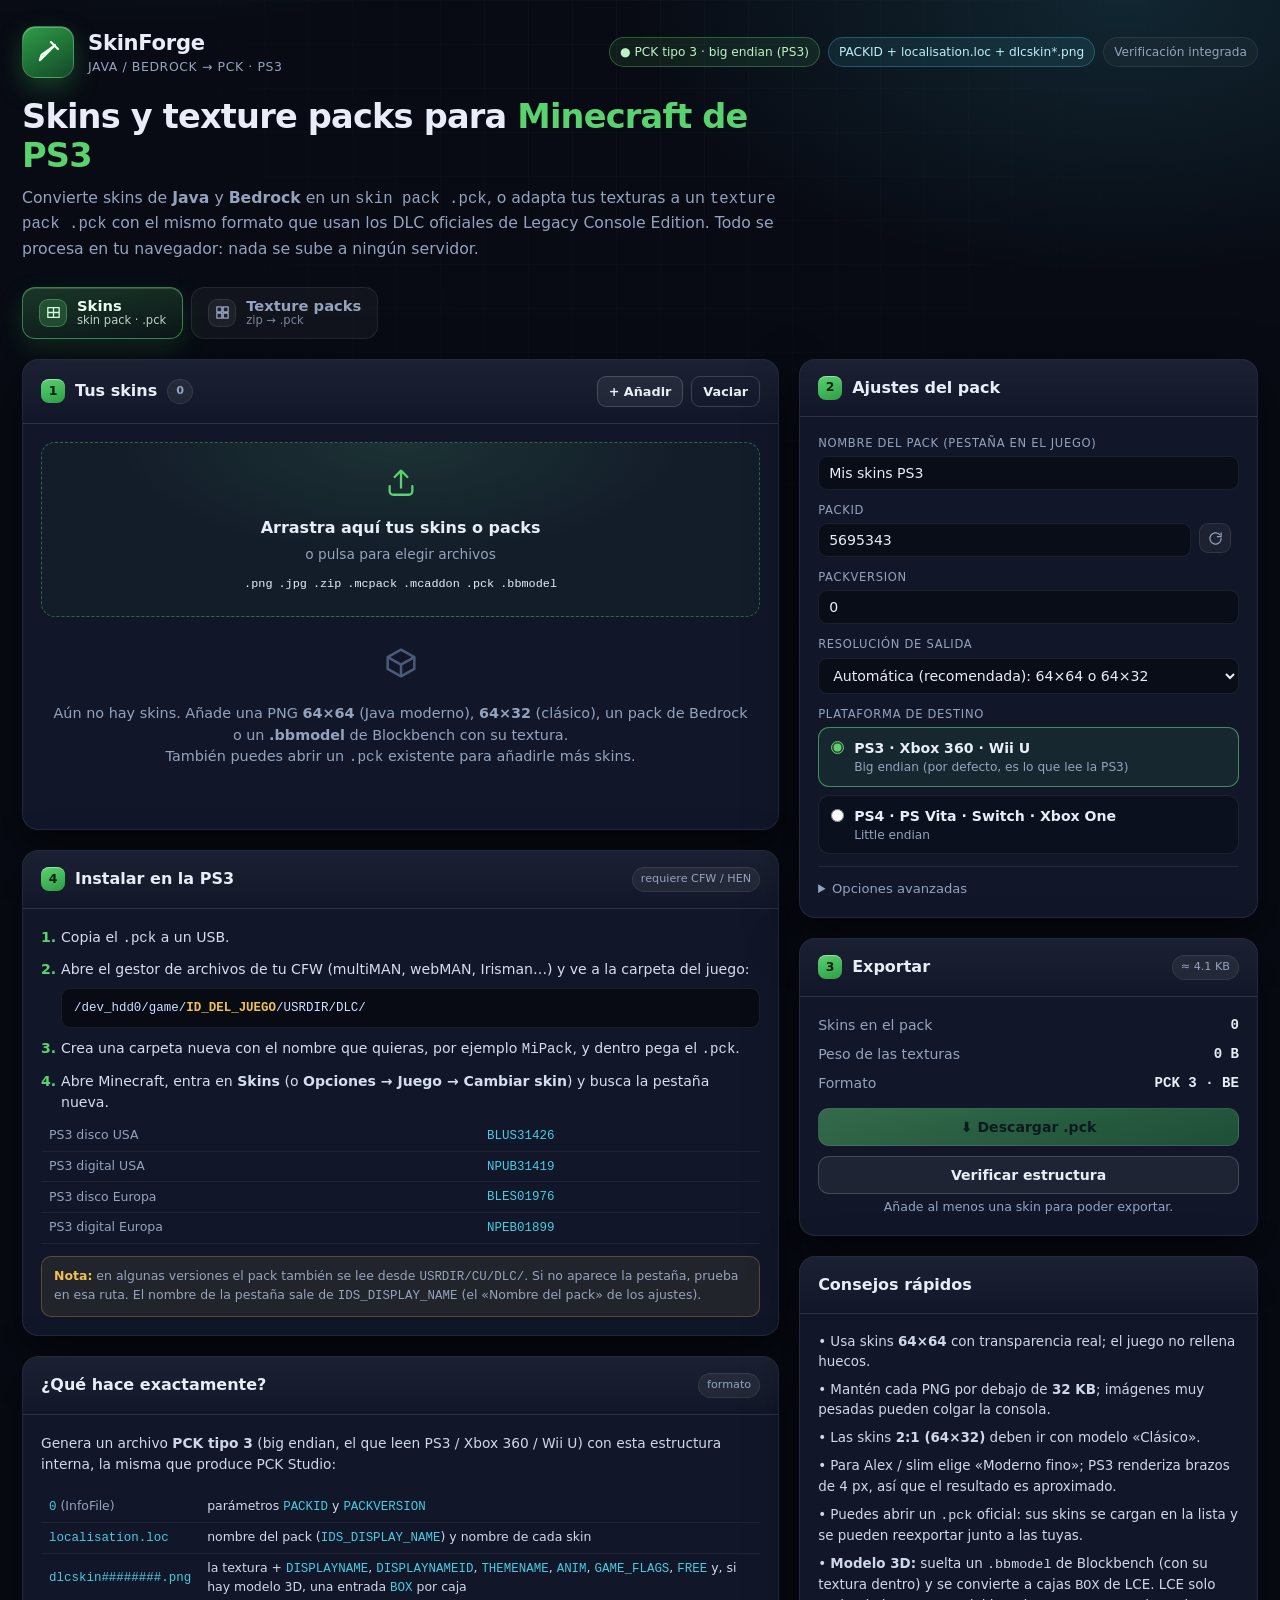
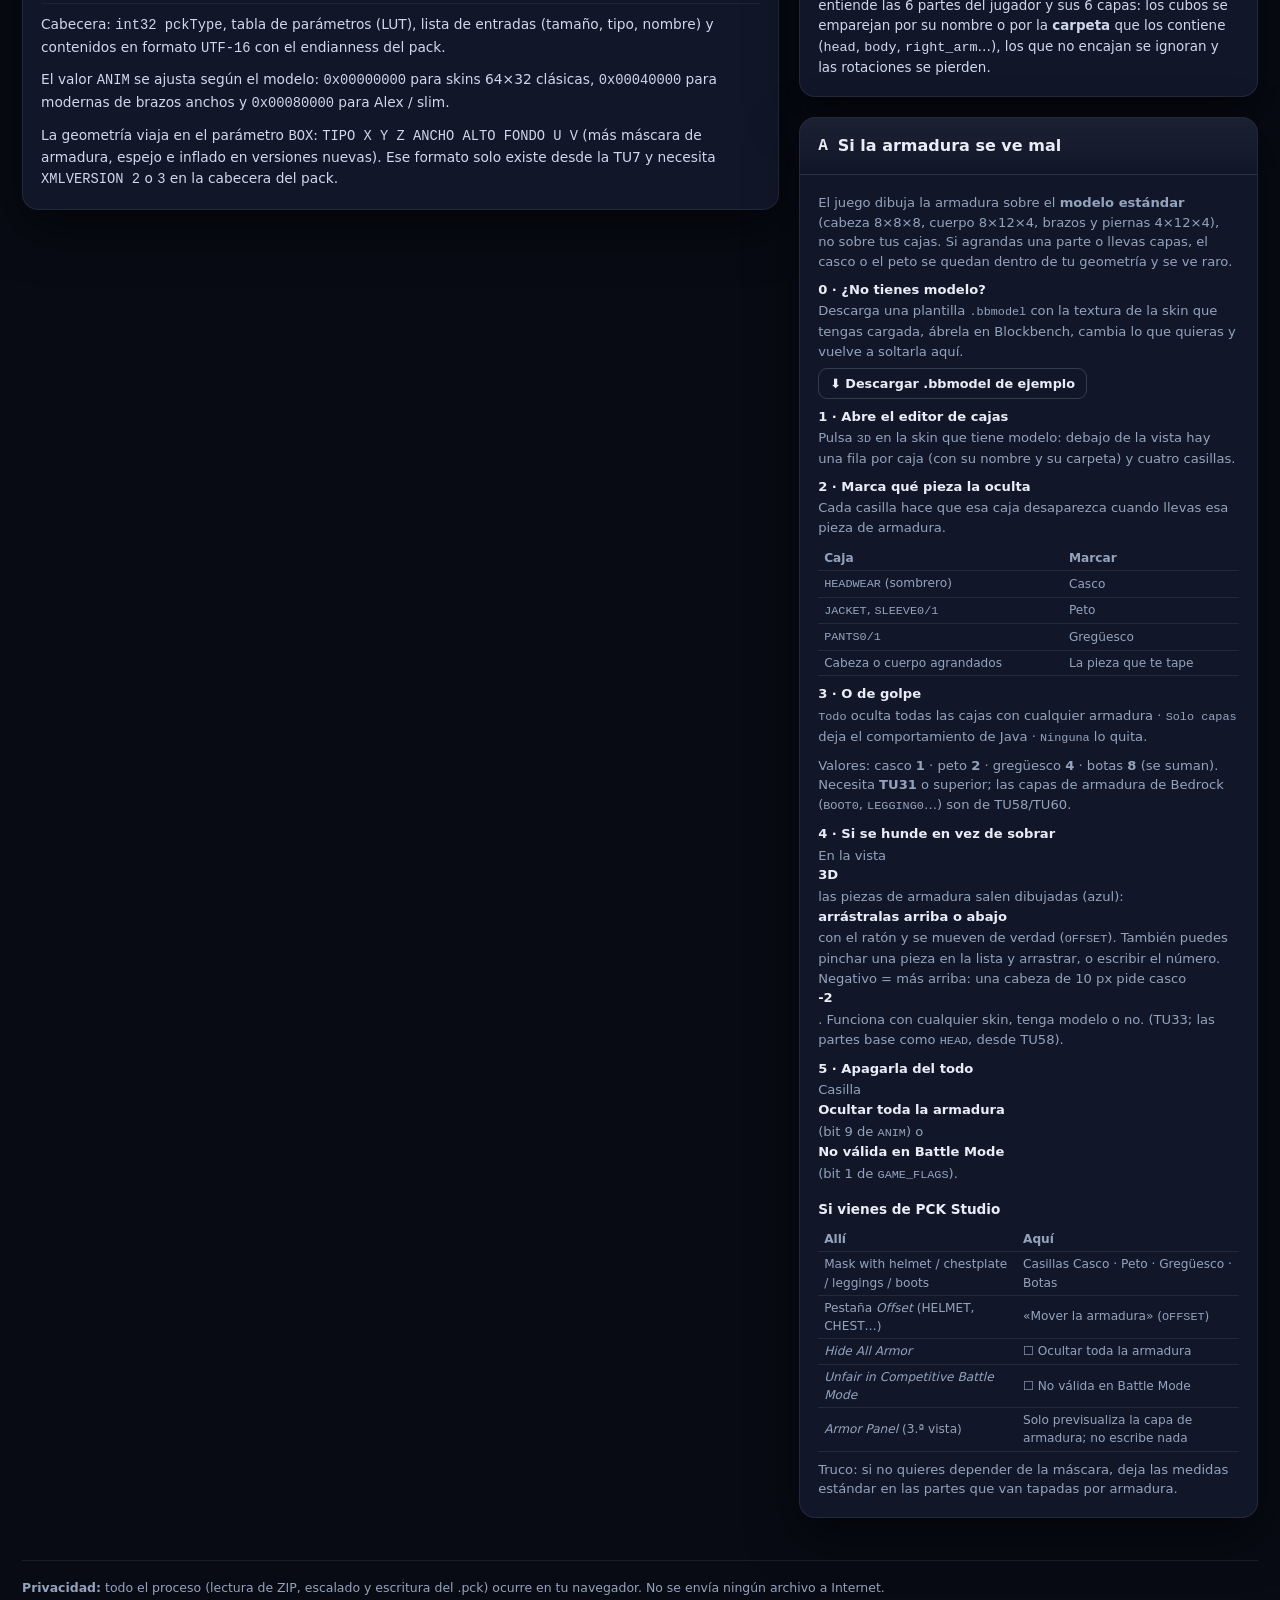
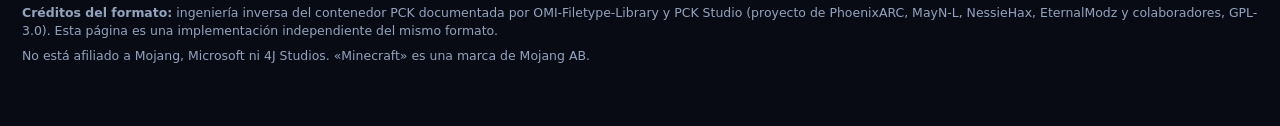
==== commit 5e20e319: "Todo visual y arrastrable: fuera los campos de coordenadas y pivotes de cada carpeta - tres modos en" ====
--- a/index.html
+++ b/index.html
@@ -458,10 +458,12 @@
   background: rgba(255, 255, 255, 0.03); border: 1px solid var(--line);
   border-radius: 8px; padding: 4px 8px; font-size: 0.7rem; color: var(--muted);
 }
-.off input {
-  width: 100%; padding: 3px 4px; text-align: center; font-size: 0.74rem;
+.off { cursor: pointer; }
+.off:hover { border-color: var(--line-strong); color: var(--text); }
+.off b {
+  text-align: center; font-size: 0.76rem; font-family: var(--mono);
   background: var(--bg-2, #0c1220); color: var(--text); border: 1px solid var(--line-strong);
-  border-radius: 6px;
+  border-radius: 6px; padding: 3px 4px;
 }
 .be-flags { display: flex; gap: 8px; flex-wrap: wrap; }
 
@@ -580,9 +582,17 @@
 .geo-head b { color: var(--text); font-size: 0.82rem; }
 .geo-head .btn { padding: 5px 9px; font-size: 0.72rem; }
 .geo-row {
-  display: grid; grid-template-columns: 76px repeat(6, 1fr) 46px 30px; gap: 5px; align-items: end;
-  background: rgba(255, 255, 255, 0.03); border: 1px solid var(--line); border-radius: 8px; padding: 6px 7px;
+  display: grid; grid-template-columns: 96px 1fr auto 30px 30px; gap: 8px; align-items: center;
+  background: rgba(255, 255, 255, 0.03); border: 1px solid var(--line); border-radius: 8px; padding: 6px 8px;
+  cursor: pointer;
 }
+.geo-row:hover { border-color: var(--line-strong); }
+.geo-row.sel { border-color: rgba(255, 196, 110, 0.9); background: rgba(255, 186, 84, 0.12); }
+.geo-nombre { font-size: 0.7rem; color: var(--muted); font-family: var(--mono); }
+.geo-nombre b { color: var(--text); }
+.geo-inf { font-size: 0.62rem; color: var(--muted); display: inline-flex; align-items: center; gap: 3px; white-space: nowrap; }
+.geo-inf b { color: var(--text); min-width: 10px; text-align: center; }
+.geo-inf .icon-btn { width: 22px; height: 22px; font-size: 0.7rem; }
 .geo-type { font-family: var(--mono); font-size: 0.66rem; color: var(--cyan-bright, #6ee7f9); line-height: 1.15; }
 .geo-type span { display: block; color: var(--muted); font-family: inherit; font-size: 0.6rem; }
 .geo-f { display: grid; gap: 2px; }
@@ -704,6 +714,35 @@
   .doll-anim #animPlay { flex: 1 1 40%; }
 }
 
+/* modos de la vista 3D (girar / cajas / pivotes) */
+.doll-modes { display: flex; align-items: center; gap: 8px; flex-wrap: wrap; justify-content: center; }
+.doll-modes .btn { padding: 6px 11px; font-size: 0.74rem; }
+.doll-modes .btn.on { background: linear-gradient(180deg, #7ee0f4, #45b6cf); color: #08131f; border-color: transparent; }
+.doll-modes .muted { font-size: 0.7rem; flex: 1 1 100%; text-align: center; }
+
+/* pivotes de cada carpeta */
+.doll-pivotes { display: grid; gap: 6px; }
+.doll-pivotes:empty { display: none; }
+.piv-grid { display: grid; grid-template-columns: repeat(auto-fit, minmax(150px, 1fr)); gap: 6px; }
+.piv {
+  display: flex; align-items: center; gap: 7px; flex-wrap: wrap;
+  background: rgba(255, 255, 255, 0.03); border: 1px solid var(--line); border-radius: 8px;
+  padding: 5px 9px; font-size: 0.7rem; cursor: pointer;
+}
+.piv:hover { border-color: var(--line-strong); }
+.piv.sel { border-color: rgba(255, 180, 87, 0.9); background: rgba(255, 186, 84, 0.12); }
+.piv b { font-family: var(--mono); font-size: 0.68rem; color: var(--cyan-bright, #6ee7f9); }
+.piv span { font-size: 0.64rem; }
+.piv em { font-style: normal; font-size: 0.64rem; color: var(--muted); }
+.piv .btn { padding: 3px 7px; font-size: 0.64rem; margin-left: auto; }
+.piv-nota { font-size: 0.66rem; line-height: 1.35; }
+@media (max-width: 700px) {
+  .doll-modes .btn { min-height: 42px; }
+  .geo-row { grid-template-columns: 84px 1fr auto; grid-auto-rows: auto; row-gap: 6px; }
+  .geo-row .icon-btn, .geo-row .geo-inf .icon-btn { min-width: 40px; min-height: 40px; }
+  .piv { min-height: 42px; }
+}
+
 </style>
 </head>
 <body>
@@ -1230,6 +1269,13 @@
       <label class="arm yaw" title="Girar el muñeco">Girar <input type="range" id="yawRange" min="-180" max="180" step="5" value="0"></label>
       <span class="muted">las capas (sombrero, chaqueta…) respetan la transparencia</span>
     </div>
+    <div class="doll-modes" id="dollModes">
+      <button class="btn sm" data-modo="girar" id="modoGirar" title="Arrastra sobre el muñeco para girarlo">Girar</button>
+      <button class="btn sm ghost" data-modo="caja" id="modoCaja" title="Arrastra una caja para moverla; los tiradores la estiran">Cajas</button>
+      <button class="btn sm ghost" data-modo="pivote" id="modoPivote" title="Mueve el punto de giro de cada carpeta">Pivotes</button>
+      <button class="btn sm ghost" id="cajaFondo" title="Con «Cajas»: arrastrar mueve la caja hacia delante o hacia atrás (eje Z)">Fondo</button>
+      <span class="muted" id="modoHint"></span>
+    </div>
     <div class="doll-anim">
       <label class="arm">Movimiento
         <select id="animSel" title="Ver el modelo andando, corriendo, nadando…">
@@ -1246,6 +1292,7 @@
       <label class="arm vel">Velocidad <input type="range" id="animVel" min="0.3" max="2.5" step="0.1" value="1"></label>
       <button class="btn sm ghost" id="animRotate" title="Girar el muñeco; también puedes arrastrarlo con el dedo o el ratón">↻ Girar</button>
     </div>
+    <div class="doll-pivotes" id="pivotePanel"></div>
     <div class="muted" id="dollMeta"></div>
     <div class="doll-note" id="dollNote"></div>
     <div class="box-editor" id="boxEditor"></div>
@@ -2721,12 +2768,14 @@
     const off = document.createElement('div');
     off.className = 'armor-offsets';
     off.innerHTML =
-      '<div class="be-head"><span>Mover la armadura <code>OFFSET</code> (negativo = más arriba):</span></div>' +
+      '<div class="be-head"><span>Mover la armadura <code>OFFSET</code>: tócala en la vista 3D y arrástrala</span></div>' +
       '<div class="off-grid">' +
-        PIEZAS_ARMADURA.map(([tipo, txt]) =>
-          '<label class="off"><span>' + txt + '</span>' +
-          '<input type="number" step="1" inputmode="numeric" data-off="' + tipo + '" value="' +
-          Math.round(Number((skin.offsets || {})[tipo]) || 0) + '"></label>').join('') +
+        PIEZAS_ARMADURA.map(([tipo, txt]) => {
+          const val = Math.round(Number((skin.offsets || {})[tipo]) || 0);
+          return '<div class="off" data-off="' + tipo + '" tabindex="0" role="button" ' +
+            'title="Toca la pieza en la vista 3D y arrástrala (arriba/abajo). Aquí puedes marcarla para moverla.">' +
+            '<span>' + txt + '</span><b data-val>' + (val ? (val > 0 ? '+' + val : val) : '0') + '</b></div>';
+        }).join('') +
       '</div>' +
       '<div class="be-flags">' +
         '<label class="arm"><input type="checkbox" id="hideArmorChk"' + (skin.hideArmor ? ' checked' : '') +
@@ -2748,11 +2797,17 @@
     host.appendChild(off);
 
     skin.offsets = skin.offsets || {};
+    const ponerOffset = (tipo, valor) => {
+      const v = Math.round(valor) || 0;
+      if (v) skin.offsets[tipo] = v; else delete skin.offsets[tipo];
+      const fila = document.querySelector('.off[data-off="' + tipo + '"] [data-val]');
+      if (fila) fila.textContent = v ? (v > 0 ? '+' + v : String(v)) : '0';
+      if (repintar3D) repintar3D();
+      render();
+    };
     off.querySelectorAll('.off').forEach((fila) => {
-      const inp = fila.querySelector('input[data-off]');
-      fila.addEventListener('click', (ev) => {
-        if (ev.target === inp) return;
-        armorSeleccionada = armorSeleccionada === inp.dataset.off ? null : inp.dataset.off;
+      fila.addEventListener('click', () => {
+        armorSeleccionada = armorSeleccionada === fila.dataset.off ? null : fila.dataset.off;
         const chkArmor = $('#showArmorChk');
         if (armorSeleccionada && chkArmor && !chkArmor.checked) {
           chkArmor.checked = true;
@@ -2760,15 +2815,13 @@
         }
         if (repintar3D) repintar3D();
       });
-    });
-    off.querySelectorAll('input[data-off]').forEach((inp) => {
-      inp.addEventListener('focus', () => { armorSeleccionada = inp.dataset.off; if (repintar3D) repintar3D(); });
-      inp.addEventListener('change', () => {
-        const v = Math.round(Number(inp.value) || 0);
-        if (v) skin.offsets[inp.dataset.off] = v;
-        else delete skin.offsets[inp.dataset.off];
-        inp.value = String(v);
-        render();
+      // con el teclado: flechas suben/bajan la pieza, Supr la deja en 0
+      fila.addEventListener('keydown', (ev) => {
+        const tipo = fila.dataset.off;
+        const actual = Math.round(Number(skin.offsets[tipo]) || 0);
+        if (ev.key === 'ArrowUp') { ev.preventDefault(); ponerOffset(tipo, actual - 1); }
+        else if (ev.key === 'ArrowDown') { ev.preventDefault(); ponerOffset(tipo, actual + 1); }
+        else if (ev.key === 'Delete' || ev.key === 'Backspace' || ev.key === 'Home') { ev.preventDefault(); ponerOffset(tipo, 0); }
       });
     });
     const hideChk = off.querySelector('#hideArmorChk');
@@ -2815,6 +2868,12 @@
     let t0 = 0;
     let velocidad = 1;
     let giroAuto = false;
+    // modos de la vista 3D: girar el muñeco, mover una caja o mover un pivote
+    let modo = 'girar';
+    let cajaSel = null;
+    let pivoteSel = 'HEAD';
+    let verPivotes = false;
+    let fondo = false;      // en modo «cajas»: el arrastre mueve en profundidad (Z)
 
     const pasoAnim = (ts) => {
       if (!jugando) return;
@@ -2852,6 +2911,11 @@
       drawModel3D(c, skin, {
         boxes: boxes,
         selected: sel,
+        modo: modo,
+        cajaSel: cajaSel,
+        verPivotes: modo === 'pivote' || verPivotes,
+        pivoteSel: pivoteSel,
+        pivotes: skin.pivotes,
         base: chkB ? chkB.checked : true,
         capas: chkC ? chkC.checked : true,
         capa: chkCape ? chkCape.checked : true,
@@ -2862,9 +2926,8 @@
         piezas: verArmadura() ? undefined : []   // la armadura solo si la pides
       });
       repintar3D = () => pintar(armorSeleccionada);
-      document.querySelectorAll('input[data-off]').forEach((inp) => {
-        const fila = inp.closest('.off');
-        if (fila) fila.classList.toggle('sel', inp.dataset.off === sel);
+      document.querySelectorAll('.off[data-off]').forEach((fila) => {
+        fila.classList.toggle('sel', fila.dataset.off === sel);
       });
     };
 
@@ -2958,28 +3021,268 @@
     }
 
     renderEditor(skin);
-    renderGeo(skin, boxes, () => { pintar(null); actualizarMeta(); });
+    renderGeo(skin, boxes, () => { pintar(null); actualizarMeta(); }, (i) => {
+      cajaSel = i;
+      setModo('caja');
+      marcarCaja();
+      pintar(armorSeleccionada);
+    });
     pintar(null);
 
-    // arrastrar piezas de armadura
-    initArmorDrag(c, skin, (tipo, valor, inicioArrastre) => {
-      armorSeleccionada = tipo;
-      if (inicioArrastre) {
+    // --- arrastrar en la vista 3D (girar, mover cajas, pivotes y armadura) ---
+    const persistirModelo = () => {
+      if (!skin.model3d) {
+        skin.model3d = { fileName: '(editado en SkinForge)', boxes: boxes, parts: [], warnings: [],
+          xmlVersion: 2, cubes: boxes.length };
+      }
+      skin.model3d.boxes = boxes;
+      skin.model3d.xmlVersion = boxes.some((b) => b.inflate) ? 3 : 2;
+      skin.model3d.cubes = boxes.length;
+      if (skin.pivotes) skin.model3d.pivotes = skin.pivotes;
+    };
+
+    const api = {
+      skin: skin,
+      getModo: () => modo,
+      getCaja: () => cajaSel,
+      setCaja: (i) => {
+        cajaSel = i;
+        marcarCaja();
+        pintar(armorSeleccionada);
+      },
+      getCajaModelo: (i) => {
+        const b = boxes[i];
+        if (!b) return null;
+        const ms = PCK.boxToModelSpace(b);
+        return {
+          min: ms.min.map((v) => Math.round(v)),
+          max: ms.max.map((v) => Math.round(v))
+        };
+      },
+      colocarCaja: (i, min, max) => {
+        const b = boxes[i];
+        if (!b) return;
+        const minL = min.slice(), maxL = max.slice();
+        for (let k = 0; k < 3; k++) if (maxL[k] <= minL[k]) maxL[k] = minL[k] + 1;
+        Object.assign(b, PCK.cubeToBox(b.type, minL, maxL, b.uv, {
+          armor: b.armor, inflate: b.inflate, mirror: b.mirror
+        }));
+        persistirModelo();
+        pintar(armorSeleccionada);
+      },
+      getArmor: () => armorSeleccionada,
+      onArmor: (tipo, valor, inicioArrastre) => {
+        armorSeleccionada = tipo;
+        if (inicioArrastre) {
+          pintar(tipo);
+          marcarArmadura();
+          return;
+        }
+        skin.offsets = skin.offsets || {};
+        if (valor) skin.offsets[tipo] = valor; else delete skin.offsets[tipo];
         pintar(tipo);
-        return;
-      }
-      skin.offsets = skin.offsets || {};
-      if (valor) skin.offsets[tipo] = valor; else delete skin.offsets[tipo];
-      const inp = document.querySelector('input[data-off="' + tipo + '"]');
-      if (inp) inp.value = String(valor);
-      pintar(tipo);
+        marcarArmadura();
+      },
+      rotar: (dx, dy) => c._lceCtx.rotar(dx, dy),
+      getFondo: () => fondo,
+      setPivoteSel: (tipo) => {
+        pivoteSel = tipo;
+        renderPivotes();
+        pintar(armorSeleccionada);
+      },
+      colocarPivote: (tipo, pv) => {
+        skin.pivotes = skin.pivotes || {};
+        skin.pivotes[tipo] = pv.slice();
+        persistirModelo();
+        pintar(armorSeleccionada);
+      },
+      finArrastre: (tipo) => {
+        if (tipo === 'armadura') { marcarArmadura(); render(); return; }
+        persistirModelo();
+        renderPivotes();
+        marcarCaja();
+        actualizarFilasGeo(boxes);
+        render();
+      }
+    };
+    initDrag3D(c, api);
+
+    // botones de modo
+    const modoBtns = Array.from(document.querySelectorAll('#dollModes [data-modo]'));
+    const setModo = (m) => {
+      modo = m;
+      modoBtns.forEach((b) => {
+        const act = b.dataset.modo === m;
+        b.classList.toggle('ghost', !act);
+        b.classList.toggle('on', act);
+      });
+      const hint = $('#modoHint');
+      if (hint) {
+        hint.innerHTML = m === 'girar'
+          ? 'arrastra para girar · las piezas azules de armadura se mueven'
+          : m === 'caja'
+            ? 'toca una caja y arrástrala · <b>A</b> ancho · <b>H</b> alto · <b>F</b> fondo'
+            : 'toca un pivote y arrástralo al hombro o la cadera';
+      }
+      pintar(armorSeleccionada);
+    };
+    modoBtns.forEach((b) => { b.onclick = () => setModo(b.dataset.modo); });
+    setModo('girar');
+
+    const btnFondo = $('#cajaFondo');
+    if (btnFondo) {
+      btnFondo.onclick = () => {
+        fondo = !fondo;
+        btnFondo.classList.toggle('on', fondo);
+        btnFondo.classList.toggle('ghost', !fondo);
+      };
+    }
+
+    /** marca en la lista la caja que se está moviendo */
+    function marcarCaja() {
+      document.querySelectorAll('.geo-row').forEach((fila) => {
+        fila.classList.toggle('sel', Number(fila.dataset.i) === cajaSel);
+      });
+    }
+    /** marca la pieza de armadura elegida y enseña su OFFSET */
+    function marcarArmadura() {
+      document.querySelectorAll('.off').forEach((fila) => {
+        const tipo = fila.dataset.off;
+        const val = Math.round(Number((skin.offsets || {})[tipo]) || 0);
+        fila.classList.toggle('sel', tipo === armorSeleccionada);
+        const num = fila.querySelector('[data-val]');
+        if (num) num.textContent = val ? (val > 0 ? '+' + val : String(val)) : '0';
+      });
+    }
+
+    /** panel de pivotes: una fila por carpeta, arrastrable en la vista */
+    function renderPivotes() {
+      const host = $('#pivotePanel');
+      if (!host) return;
+      host.innerHTML = '';
+      const cab = document.createElement('div');
+      cab.className = 'be-head';
+      cab.innerHTML = '<span>Pivote de cada carpeta (dónde gira)</span>' +
+        '<button class="btn sm ghost" id="pivVer" title="Enseñar u ocultar las cruces en la vista 3D">' +
+          (verPivotes ? 'Ocultar' : 'Ver') + '</button>' +
+        '<button class="btn sm ghost" id="pivReset" title="Volver a los pivotes del juego">Juego</button>';
+      host.appendChild(cab);
+      const grid = document.createElement('div');
+      grid.className = 'piv-grid';
+      CARPETAS.forEach(([carpeta, tipo, txt]) => {
+        const hay = boxes.some((b) => FOLDER_OF_TYPE[b.type] === carpeta);
+        if (!hay && !skin.model3d) return;
+        const pv = pivoteDe(skin, tipo);
+        const propio = pivotePropio(skin, tipo);
+        const fila = document.createElement('div');
+        fila.className = 'piv' + (pivoteSel === tipo ? ' sel' : '');
+        fila.dataset.pivote = tipo;
+        fila.title = carpeta + ' · ' + txt + (propio ? ': giro en ' + pv.map((v) => Math.round(v)).join(', ') +
+          ' (el juego gira en ' + (PCK.BOX_PIVOT[tipo] || [0, 24, 0]).join(', ') + ')' : ': pivote del juego');
+        fila.innerHTML = '<b>' + carpeta + '</b>' +
+          '<em>' + (propio ? pv.map((v) => Math.round(v)).join(', ') : txt) + '</em>' +
+          (propio ? '<button class="btn sm ghost" data-cuadrar="' + tipo + '" ' +
+            'title="Mueve estas cajas para que el juego gire desde el punto que has puesto">Cuadrar</button>' : '');
+        grid.appendChild(fila);
+      });
+      host.appendChild(grid);
+      const nota = document.createElement('div');
+      nota.className = 'muted piv-nota';
+      nota.innerHTML = 'Toca un pivote en la vista 3D y arrástralo al hombro o la cadera de esa carpeta. ' +
+        'El <code>.pck</code> no guarda pivotes (el juego gira en el hombro y la cadera fijos): ' +
+        'si lo mueves, <b>Cuadrar</b> desplaza las cajas de esa carpeta para que en la PS3 gire igual.';
+      host.appendChild(nota);
+      host.querySelectorAll('.piv').forEach((fila) => {
+        fila.onclick = (ev) => {
+          const btn = ev.target.closest('[data-cuadrar]');
+          if (btn) { cuadrarPivote(btn.dataset.cuadrar); return; }
+          pivoteSel = fila.dataset.pivote;
+          setModo('pivote');
+          verPivotes = true;
+          renderPivotes();
+        };
+      });
+      const ver = host.querySelector('#pivVer');
+      if (ver) {
+        ver.onclick = () => {
+          verPivotes = !verPivotes;
+          if (verPivotes && modo !== 'pivote') setModo('pivote');
+          renderPivotes();
+          pintar(armorSeleccionada);
+        };
+      }
+      const reset = host.querySelector('#pivReset');
+      if (reset) {
+        reset.onclick = () => {
+          if (!skin.pivotes || !Object.keys(skin.pivotes).length) return;
+          skin.pivotes = {};
+          persistirModelo();
+          renderPivotes();
+          pintar(armorSeleccionada);
+          render();
+          toast('Pivotes del juego restaurados (hombro y cadera estándar)', 'info');
+        };
+      }
+    }
+    /**
+     * El .pck no guarda pivotes: el juego gira siempre en el hombro y la cadera del
+     * modelo estándar. Si has movido el pivote, esto desplaza las cajas de esa carpeta
+     * para que el giro del juego caiga donde tú quieres (la parte queda dibujada ahí).
+     */
+    function cuadrarPivote(tipo) {
+      const F = (PCK.BOX_PIVOT[tipo] || [0, 24, 0]).slice();
+      const C = pivoteDe(skin, tipo);
+      if (!pivotePropio(skin, tipo)) return;
+      const t = [F[0] - C[0], F[1] - C[1], F[2] - C[2]];
+      const carpeta = FOLDER_OF_TYPE[tipo];
+      const afectadas = boxes.filter((b) => FOLDER_OF_TYPE[b.type] === carpeta);
+      if (!afectadas.length) { toast('Esa carpeta no tiene cajas', 'warn'); return; }
+      const texto = 'Se moverán ' + afectadas.length + ' caja(s) de «' + carpeta + '» ' +
+        t.map((v) => (v > 0 ? '+' + v : v)).join(', ') +
+        ' px para que el juego gire desde el punto que has puesto.\n\n' +
+        'La parte quedará dibujada ahí (el .pck no tiene pivotes propios). ¿Seguir?';
+      if (!window.confirm(texto)) return;
+      afectadas.forEach((b) => {
+        const ms = PCK.boxToModelSpace(b);
+        const min = ms.min.map((v, k) => Math.round(v + t[k]));
+        const max = ms.max.map((v, k) => Math.round(v + t[k]));
+        Object.assign(b, PCK.cubeToBox(b.type, min, max, b.uv, {
+          armor: b.armor, inflate: b.inflate, mirror: b.mirror
+        }));
+      });
+      skin.pivotes = skin.pivotes || {};
+      skin.pivotes[tipo] = F;
+      persistirModelo();
+      renderPivotes();
+      renderGeo(skin, boxes, () => { pintar(null); actualizarMeta(); });
+      pintar(cajaSel);
       render();
-    });
+      toast('«' + carpeta + '» cuadrada con el pivote del juego (y=' + F[1] + ')', 'ok');
+    }
+
+    renderPivotes();
+    marcarArmadura();
 
     $('#dollClose').onclick = () => { pararAnim(); overlay.classList.remove('show'); };
     overlay.onclick = (e) => { if (e.target === overlay) overlay.classList.remove('show'); };
   }
 
+
+  /** refresca el texto (tamaño, inflado, armadura) de las filas sin rehacerlas */
+  function actualizarFilasGeo(boxes) {
+    document.querySelectorAll('.geo-row').forEach((fila) => {
+      const b = boxes[Number(fila.dataset.i)];
+      if (!b) return;
+      const ms = PCK.boxToModelSpace(b);
+      const t = fila.querySelector('[data-size]');
+      if (t) t.textContent = [ms.max[0] - ms.min[0], ms.max[1] - ms.min[1], ms.max[2] - ms.min[2]]
+        .map((v) => Math.round(v)).join('×');
+      const inf = fila.querySelector('[data-inf]');
+      if (inf) inf.textContent = String(b.inflate || 0);
+      const arm = fila.querySelector('.geo-arm');
+      if (arm) arm.textContent = b.armor ? PCK.armorLabel(b.armor) : 'siempre visible';
+    });
+  }
 
   /* ------------------------------ construir ----------------------------- */
   function buildPack() {
@@ -3152,7 +3455,8 @@
       }],
       lce: {
         nota: 'Modelo de ejemplo de SkinForge. Renombra los cubos como head, hat, body, jacket, right_arm, right_sleeve, left_arm, left_sleeve, right_leg, right_pants, left_leg, left_pants.',
-        armor_hint: 'lce_armor: 1 casco · 2 peto · 4 gregüesco · 8 botas (se suman)'
+        armor_hint: 'lce_armor: 1 casco · 2 peto · 4 gregüesco · 8 botas (se suman)',
+        pivot_hint: 'el origin de cada grupo es el punto de giro que has puesto en la vista 3D'
       }
     };
   }
@@ -3186,6 +3490,10 @@
         down: { uv: [u + d + w, v, u + 2 * d + w, v + d] }
       };
     };
+    const pivoteDeCarpeta = (carpeta) => {
+      const tipo = TIPO_DE_CARPETA[carpeta];
+      return tipo ? pivoteDe(skin, tipo) : [0, 24, 0];
+    };
     const elements = boxes.map((box) => {
       const ms = PCK.boxToModelSpace(box);
       const from = [Math.round(ms.min[0]), Math.round(ms.min[1]), Math.round(ms.min[2])];
@@ -3193,7 +3501,7 @@
       const uv = [Math.round(ms.uv[0]), Math.round(ms.uv[1])];
       return {
         uuid: nuevoUuid(), type: 'cube', name: box.type.toLowerCase(),
-        from: from, to: to, origin: [0, 24, 0],
+        from: from, to: to, origin: pivoteDeCarpeta(FOLDER_OF_TYPE[box.type] || 'body'),
         uv_offset: uv, box_uv: true, rotation: [0, 0, 0],
         inflate: box.inflate || 0, lce_armor: box.armor || 0,
         faces: caras(from, to, uv)
@@ -3201,7 +3509,7 @@
     });
     const nombres = ['head', 'body', 'right_arm', 'left_arm', 'right_leg', 'left_leg'];
     const grupos = nombres.map((nombre) => ({
-      uuid: nuevoUuid(), name: nombre, origin: [0, 24, 0], rotation: [0, 0, 0],
+      uuid: nuevoUuid(), name: nombre, origin: pivoteDeCarpeta(nombre), rotation: [0, 0, 0],
       miembros: elements.filter((e) => FOLDER_OF_TYPE[e.name.toUpperCase()] === nombre).map((e) => e.uuid)
     })).filter((g) => g.miembros.length);
     const nombre = (skin && skin.name) ? skin.name : 'Jugador';
@@ -3225,7 +3533,7 @@
   }
 
   /* --------------------- editor de geometría (cajas) -------------------- */
-  function renderGeo(skin, boxes, onPaint) {
+  function renderGeo(skin, boxes, onPaint, onSelect) {
     const host = $('#geoEditor');
     if (!host) return;
     host.innerHTML = '';
@@ -3241,7 +3549,7 @@
     head.innerHTML = '<b>Geometría (' + boxes.length + ' cajas)</b>' +
       '<button class="btn sm ghost" id="geoDl" title="Descargar esta geometría como .bbmodel">Descargar .bbmodel</button>' +
       '<button class="btn sm ghost" id="geoDetect" title="Reparte las cajas en cabeza, cuerpo, brazos y piernas según su posición">Detectar partes</button>' +
-      '<span class="muted">las partes mandan en el movimiento: la cabeza gira, brazos y piernas oscilan</span>';
+      '<span class="muted">toca una caja y arrástrala en la vista · flechas = mover, Mayús+flechas = tamaño</span>';
     host.appendChild(head);
     if (partesTxt) {
       const resumen = document.createElement('div');
@@ -3253,10 +3561,12 @@
     boxes.forEach((box, i) => {
       const row = document.createElement('div');
       row.className = 'geo-row';
-      const campo = (act, label, val, min, max) =>
-        '<label class="geo-f"><span>' + label + '</span>' +
-        '<input type="number" data-i="' + i + '" data-act="' + act + '" value="' + val +
-        '" min="' + min + '" max="' + max + '" step="1" inputmode="numeric"></label>';
+      row.dataset.i = String(i);
+      row.tabIndex = 0;
+      const ms = PCK.boxToModelSpace(box);
+      const size = [ms.max[0] - ms.min[0], ms.max[1] - ms.min[1], ms.max[2] - ms.min[2]]
+        .map((v) => Math.round(v)).join('×');
+      const parte = (skin.model3d && skin.model3d.parts && skin.model3d.parts[i]) || {};
       row.innerHTML =
         '<label class="geo-f geo-part"><span>Parte</span>' +
           '<select data-i="' + i + '" data-act="type" title="A qué parte del muñeco pertenece: de ella depende cómo se mueve">' +
@@ -3264,9 +3574,13 @@
           '</select>' +
           '<span class="geo-arm">' + (box.armor ? PCK.armorLabel(box.armor) : 'siempre visible') + '</span>' +
         '</label>' +
-        campo('w', 'An', box.size[0], 1, 64) + campo('h', 'Al', box.size[1], 1, 64) + campo('d', 'Fd', box.size[2], 1, 64) +
-        campo('x', 'X', box.pos[0], -32, 32) + campo('y', 'Y', box.pos[1], -32, 32) + campo('z', 'Z', box.pos[2], -32, 32) +
-        campo('inf', 'Inf', box.inflate || 0, 0, 4) +
+        '<span class="geo-nombre">' + (parte.name && parte.name !== box.type ? '«' + escapeHtml(parte.name) + '» ' : '') +
+          '<b data-size>' + size + '</b></span>' +
+        '<span class="geo-inf">inflado ' +
+          '<button class="icon-btn" data-i="' + i + '" data-act="inf-" title="Menos inflado">−</button>' +
+          '<b data-inf>' + (box.inflate || 0) + '</b>' +
+          '<button class="icon-btn" data-i="' + i + '" data-act="inf+" title="Más inflado">＋</button></span>' +
+        '<button class="icon-btn pick" data-i="' + i + '" data-act="sel" title="Coger esta caja para arrastrarla en la vista 3D">✥</button>' +
         '<button class="icon-btn del" data-i="' + i + '" data-act="del" title="Quitar caja">✕</button>';
       host.appendChild(row);
     });
@@ -3304,28 +3618,35 @@
         });
         Object.assign(box, nueva);
         persistir();
-        renderGeo(skin, boxes, onPaint);
+        renderGeo(skin, boxes, onPaint, onSelect);
         toast('Caja ' + (i + 1) + ' ahora es <b>' + inp.value + '</b>: se moverá con esa parte', 'info');
         return;
       }
-      const v = Math.max(Number(inp.min), Math.min(Number(inp.max), Math.round(Number(inp.value) || 0)));
-      const act = inp.dataset.act;
-      if (act === 'w') box.size[0] = Math.max(1, v);
-      else if (act === 'h') box.size[1] = Math.max(1, v);
-      else if (act === 'd') box.size[2] = Math.max(1, v);
-      else if (act === 'x') box.pos[0] = v;
-      else if (act === 'y') box.pos[1] = v;
-      else if (act === 'z') box.pos[2] = v;
-      else if (act === 'inf') box.inflate = Math.max(0, v);
-      persistir();
     };
     host.onclick = (e) => {
+      const sel = e.target.closest('[data-act="sel"]');
+      if (sel) {
+        if (onSelect) onSelect(Number(sel.dataset.i));
+        return;
+      }
+      const inf = e.target.closest('[data-act="inf-"], [data-act="inf+"]');
+      if (inf) {
+        const i = Number(inf.dataset.i);
+        const caja = boxes[i];
+        if (!caja) return;
+        const suma = inf.dataset.act === 'inf+' ? 1 : -1;
+        caja.inflate = Math.max(0, Math.min(4, (caja.inflate || 0) + suma));
+        persistir();
+        actualizarFilasGeo(boxes);
+        if (onSelect) onSelect(i, true);
+        return;
+      }
       const b = e.target.closest('[data-act="del"]');
       if (b) {
         if (boxes.length === 1) { toast('Tiene que quedar al menos una caja', 'warn'); return; }
         boxes.splice(Number(b.dataset.i), 1);
         persistir();
-        renderGeo(skin, boxes, onPaint);
+        renderGeo(skin, boxes, onPaint, onSelect);
         return;
       }
       if (e.target.id === 'geoAddBtn') {
@@ -3337,8 +3658,8 @@
           });
         boxes.push(nueva);
         persistir();
-        renderGeo(skin, boxes, onPaint);
-        toast('Caja <b>' + tipo + '</b> añadida (' + std.join('×') + '). Retoca sus números o su UV.', 'ok');
+        renderGeo(skin, boxes, onPaint, onSelect);
+        toast('Caja <b>' + tipo + '</b> añadida (' + std.join('×') + '). Arrástrala en la vista 3D para colocarla.', 'ok');
         return;
       }
       if (e.target.id === 'geoDetect') {
@@ -3357,7 +3678,7 @@
           cambiadas++;
         });
         persistir();
-        renderGeo(skin, boxes, onPaint);
+        renderGeo(skin, boxes, onPaint, onSelect);
         const cuenta2 = {};
         tipos.forEach((t) => { cuenta2[t] = (cuenta2[t] || 0) + 1; });
         toast('Partes detectadas por posición: <b>' +
@@ -3370,7 +3691,39 @@
         const bytes = new TextEncoder().encode(JSON.stringify(json, null, 2));
         download(bytes, safeFileName(skin.name || 'skin') + '-geometria.bbmodel');
         toast('Descargado el <code>.bbmodel</code> con las ' + boxes.length + ' cajas', 'ok');
-      }
+        return;
+      }
+      // tocar la fila (sin botones) elige la caja para arrastrarla en la vista
+      const fila = e.target.closest('.geo-row');
+      if (fila && onSelect) onSelect(Number(fila.dataset.i));
+    };
+
+    // con el teclado: flechas mueven la caja, Mayús+flechas la estiran
+    host.onkeydown = (e) => {
+      const fila = e.target.closest('.geo-row');
+      if (!fila || e.target.tagName === 'SELECT') return;
+      const i = Number(fila.dataset.i);
+      const caja = boxes[i];
+      if (!caja) return;
+      const paso = { ArrowLeft: [-1, 0], ArrowRight: [1, 0], ArrowDown: [0, -1], ArrowUp: [0, 1] }[e.key];
+      if (!paso) return;
+      e.preventDefault();
+      const ms = PCK.boxToModelSpace(caja);
+      const min = ms.min.map((v) => Math.round(v)), max = ms.max.map((v) => Math.round(v));
+      if (e.shiftKey) {
+        // el eje vertical del teclado manda en el tamaño (arriba/abajo = alto, izq/der = ancho)
+        const eje = paso[1] ? 1 : 0;
+        max[eje] = Math.max(min[eje] + 1, max[eje] + paso[eje]);
+      } else {
+        min[0] += paso[0]; max[0] += paso[0];
+        min[1] += paso[1]; max[1] += paso[1];
+      }
+      Object.assign(caja, PCK.cubeToBox(caja.type, min, max, caja.uv, {
+        armor: caja.armor, inflate: caja.inflate, mirror: caja.mirror
+      }));
+      persistir();
+      actualizarFilasGeo(boxes);
+      if (onSelect) onSelect(i, true);
     };
   }
 
@@ -3669,8 +4022,10 @@
     //   4.x  → outliner con el grupo entero en línea (name incluido)
     //   viejo → groups[].children con los uuid de los cubos
     const defs = {};
+    const originOf = {};   // nombre del grupo -> punto de giro (origin de Blockbench)
     (Array.isArray(json.groups) ? json.groups : []).forEach((g) => {
       if (g && g.uuid) defs[g.uuid] = g.name || '';
+      if (g && g.name && Array.isArray(g.origin)) originOf[g.name] = g.origin;
     });
     const groupOf = {};
     const nombres = [];
@@ -3682,6 +4037,8 @@
       if (!nodo || typeof nodo !== 'object') return;
       const nombre = nodo.name || defs[nodo.uuid] || padre || '';
       if (nodo.name || defs[nodo.uuid]) nombres.push(nombre);
+      const ori = Array.isArray(nodo.origin) ? nodo.origin : null;
+      if (ori && nombre) originOf[nombre] = ori;
       (nodo.children || []).forEach((hijo) => {
         if (typeof hijo === 'string' && nombre) groupOf[hijo] = nombre;
         else walk(hijo, nombre);
@@ -3701,6 +4058,7 @@
       textureName: textureName,
       hasEmbeddedTexture: !!textureUrl,
       groupOf: groupOf,
+      originOf: originOf,
       groupNames: nombres.filter(Boolean)
     };
   }
@@ -3871,6 +4229,21 @@
     const text = await file.text();
     const parsed = parseBbModel(text);
     const res = bbToBoxes(parsed, skin);
+    // pivotes de las carpetas: si el .bbmodel trae `origin` en los grupos, se usan
+    const pivotes = {};
+    const origenes = parsed.originOf || {};
+    Object.keys(origenes).forEach((nombreGrupo) => {
+      const tipo = TIPO_DE_CARPETA[String(nombreGrupo).toLowerCase()] || guessBoxType(nombreGrupo);
+      if (!tipo) return;
+      const ori = origenes[nombreGrupo];
+      if (!Array.isArray(ori) || ori.length < 3) return;
+      const pv = ori.slice(0, 3).map((v) => Math.round(Number(v) || 0));
+      // [0,24,0] es el origin por defecto de Blockbench: no significa «pivote propio»
+      if (pv.every((v, i) => Math.abs(v - [0, 24, 0][i]) < 0.01)) return;
+      pivotes[tipo] = pv;
+    });
+    if (Object.keys(pivotes).length) skin.pivotes = pivotes;
+
     skin.model3d = {
       fileName: file.name,
       boxes: res.boxes,
@@ -4727,6 +5100,29 @@
     })
   };
 
+  /** carpetas del modelo (las seis del jugador) y la parte que las mueve */
+  const CARPETAS = [
+    ['head', 'HEAD', 'Cabeza'],
+    ['body', 'BODY', 'Cuerpo'],
+    ['right_arm', 'ARM0', 'Brazo der.'],
+    ['left_arm', 'ARM1', 'Brazo izq.'],
+    ['right_leg', 'LEG0', 'Pierna der.'],
+    ['left_leg', 'LEG1', 'Pierna izq.']
+  ];
+  const TIPO_DE_CARPETA = { head: 'HEAD', body: 'BODY', right_arm: 'ARM0', left_arm: 'ARM1', right_leg: 'LEG0', left_leg: 'LEG1' };
+
+  /** pivote (punto de giro) de una parte: el que haya puesto el usuario o el del juego */
+  function pivoteDe(skin, tipo) {
+    const pv = skin && skin.pivotes && skin.pivotes[tipo];
+    if (Array.isArray(pv) && pv.length === 3) return pv.map((v) => Number(v) || 0);
+    return (PCK.BOX_PIVOT[tipo] || [0, 24, 0]).slice();
+  }
+  /** ¿el pivote es distinto del que usa el juego? */
+  function pivotePropio(skin, tipo) {
+    const a = pivoteDe(skin, tipo), b = PCK.BOX_PIVOT[tipo] || [0, 24, 0];
+    return a.some((v, i) => Math.abs(v - b[i]) > 0.01);
+  }
+
   /** a qué parte del muñeco va pegada cada pieza de armadura (para animarla con él) */
   const PARTE_DE_ARMADURA = {
     HELMET: 'HEAD', HAT: 'HEAD',
@@ -4784,11 +5180,16 @@
     // postura: cada parte gira alrededor de su pivote (es lo que hace el juego al andar)
     const rot = opts.rot || {};
     const bob = Number(opts.bob) || 0;
+    /** pivote de cada parte: el del juego, salvo que se haya movido en el editor */
+    const pivoteDeTipo = (tipo) => {
+      const pv = (opts.pivotes && opts.pivotes[tipo]) || pivoteDe(skin, tipo);
+      return pv;
+    };
     const aplicarRot = (p, tipo) => {
       let x = p[0], y = p[1] + bob, z = p[2];
       const r = rot[tipo];
       if (r && (r.x || r.y)) {
-        const piv = PCK.BOX_PIVOT[tipo] || [0, 24, 0];
+        const piv = pivoteDeTipo(tipo);
         let dx = x - piv[0], dy = y - piv[1], dz = z - piv[2];
         if (r.x) {
           const c = Math.cos(r.x), s2 = Math.sin(r.x);
@@ -4923,7 +5324,10 @@
 
       // --- skin: base y capas por separado ---
       const dibujadas = { base: 0, capas: 0, armadura: 0 };
-      boxes.forEach((box) => {
+      const cajas = [];        // rectángulo en pantalla de cada caja (para tocarla y arrastrarla)
+      const pivotesProy = {};  // cruz de cada carpeta
+      let tiradores = null;    // tiradores de la caja elegida
+      boxes.forEach((box, index) => {
         const esCapa = PCK.OVERLAY_BOX_TYPES.indexOf(box.type) >= 0;
         if (esCapa && opts.capas === false) return;
         if (!esCapa && opts.base === false) return;
@@ -4933,6 +5337,19 @@
         const b = [[ms.min[0] - inf, ms.min[1] - inf, ms.min[2] - inf], [ms.max[0] + inf, ms.max[1] + inf, ms.max[2] + inf]];
         const w = ms.max[0] - ms.min[0], h = ms.max[1] - ms.min[1], d = ms.max[2] - ms.min[2];
         const uvs = carasUV(box.uv, w, h, d);
+        const ocho = [
+          [b[0][0], b[0][1], b[0][2]], [b[1][0], b[0][1], b[0][2]],
+          [b[0][0], b[1][1], b[0][2]], [b[1][0], b[1][1], b[0][2]],
+          [b[0][0], b[0][1], b[1][2]], [b[1][0], b[0][1], b[1][2]],
+          [b[0][0], b[1][1], b[1][2]], [b[1][0], b[1][1], b[1][2]]
+        ].map((q) => proyectarParte(q, box.type));
+        const xs8 = ocho.map((q) => q.x), ys8 = ocho.map((q) => q.y);
+        cajas.push({
+          i: index, tipo: box.type,
+          x0: Math.min.apply(null, xs8), x1: Math.max.apply(null, xs8),
+          y0: Math.min.apply(null, ys8), y1: Math.max.apply(null, ys8),
+          depth: Math.max.apply(null, ocho.map((q) => q.depth))
+        });
         CARAS.forEach((c) => {
           const pts = esquinas(c, b).map((q) => proyectarParte(q, box.type));
           const rect = uvs[c.key];
@@ -5023,6 +5440,72 @@
         ctx.stroke();
       });
 
+      // --- pivotes de las carpetas (se arrastran) ---
+      if (opts.verPivotes) {
+        CARPETAS.forEach(([carpeta, tipo]) => {
+          const pv = pivoteDeTipo(tipo);
+          const q = project(pv[0], pv[1], pv[2]);
+          const elegido = opts.pivoteSel === tipo;
+          const propio = pv.some((v, i) => Math.abs(v - (PCK.BOX_PIVOT[tipo] || [0, 24, 0])[i]) > 0.01);
+          pivotesProy[tipo] = { x: q.x, y: q.y, pivote: pv, carpeta: carpeta, propio: propio };
+          const color = elegido ? '#ffb457' : (propio ? '#ff8f5a' : '#6cc4ff');
+          ctx.save();
+          if (!propio) { ctx.setLineDash([3, 3]); }
+          ctx.strokeStyle = color;
+          ctx.lineWidth = elegido ? 2 : 1.2;
+          ctx.beginPath(); ctx.moveTo(q.x, q.y - 11); ctx.lineTo(q.x, q.y + 11); ctx.stroke();
+          ctx.beginPath(); ctx.moveTo(q.x - 11, q.y); ctx.lineTo(q.x + 11, q.y); ctx.stroke();
+          ctx.setLineDash([]);
+          ctx.beginPath(); ctx.arc(q.x, q.y, elegido ? 6 : 4, 0, Math.PI * 2);
+          ctx.fillStyle = color; ctx.fill();
+          ctx.strokeStyle = 'rgba(8,12,20,0.85)'; ctx.lineWidth = 1; ctx.stroke();
+          if (elegido) {
+            ctx.font = '600 11px system-ui, sans-serif';
+            ctx.fillStyle = 'rgba(10,14,22,0.75)';
+            const txt = carpeta + '  ' + pv.map((v) => Math.round(v)).join(', ');
+            const an = ctx.measureText(txt).width;
+            const aIzq = q.x + 15 + an > W - 6;         // que la etiqueta no se salga del lienzo
+            const x0 = aIzq ? q.x - 15 - an : q.x + 10;
+            ctx.fillRect(x0, q.y - 22, an + 10, 16);
+            ctx.fillStyle = '#ffd9a8';
+            ctx.fillText(txt, x0 + 5, q.y - 10);
+          }
+          ctx.restore();
+        });
+      }
+
+      // --- caja elegida: marco y tiradores para mover / estirar ---
+      const elegidaIdx = opts.cajaSel;
+      const rectElegida = elegidaIdx == null ? null : cajas.find((z) => z.i === elegidaIdx);
+      if (rectElegida && opts.modo === 'caja') {
+        ctx.save();
+        ctx.setLineDash([4, 3]);
+        ctx.strokeStyle = 'rgba(255,196,110,0.95)';
+        ctx.lineWidth = 1.5;
+        ctx.strokeRect(rectElegida.x0, rectElegida.y0, rectElegida.x1 - rectElegida.x0, rectElegida.y1 - rectElegida.y0);
+        ctx.setLineDash([]);
+        const cuadro = (x, y, col, letra) => {
+          ctx.fillStyle = col;
+          ctx.fillRect(x - 6, y - 6, 12, 12);
+          ctx.strokeStyle = 'rgba(8,12,20,0.9)'; ctx.lineWidth = 1.5;
+          ctx.strokeRect(x - 6, y - 6, 12, 12);
+          if (letra) {
+            ctx.fillStyle = '#0b0f18';
+            ctx.font = '700 9px system-ui, sans-serif';
+            ctx.fillText(letra, x - 3, y + 3);
+          }
+        };
+        tiradores = {
+          w: { x: rectElegida.x1 + 10, y: (rectElegida.y0 + rectElegida.y1) / 2 },
+          h: { x: (rectElegida.x0 + rectElegida.x1) / 2, y: rectElegida.y0 - 10 },
+          d: { x: rectElegida.x1 + 10, y: rectElegida.y0 - 10 }
+        };
+        cuadro(tiradores.w.x, tiradores.w.y, '#ffb457', 'A');
+        cuadro(tiradores.h.x, tiradores.h.y, '#7ee081', 'H');
+        cuadro(tiradores.d.x, tiradores.d.y, '#6cc4ff', 'F');
+        ctx.restore();
+      }
+
       // etiqueta de la pieza elegida
       if (opts.selected) {
         const val = (skin.offsets || {})[opts.selected] || 0;
@@ -5035,7 +5518,12 @@
         ctx.fillText('arrastra arriba/abajo', 12, 38);
       }
 
-      canvas._lce3d = { piezas: piezas, dibujadas: dibujadas, escala: scale, alto: H, ancho: W };
+      canvas._lce3d = {
+        piezas: piezas, dibujadas: dibujadas, escala: scale, alto: H, ancho: W,
+        cajas: cajas, pivotes: pivotesProy, tiradores: tiradores,
+        // datos para pasar de "píxeles arrastrados" a "píxeles del modelo"
+        proy: { escala: scale, cosY: cosY, sinY: sinY, cosP: cosP, sinP: sinP, cx: cx, cy: cy }
+      };
     };
     const img = imagenDeSkin(skin.thumbUrl);
     if (img.complete && img.naturalWidth) dibujar();
@@ -5044,15 +5532,24 @@
     function b0(tipo, bx) { return armorPieceBox(tipo, bx); }
   }
 
-  /** arrastrar las piezas de armadura en la vista 3D */
-  function initArmorDrag(canvas, skin, onChange) {
-    // el contexto se actualiza en cada apertura; los listeners se ponen una sola vez
-    canvas._lceCtx = Object.assign(canvas._lceCtx || {}, { skin: skin, onChange: onChange, sel: () => armorSeleccionada });
+  /**
+   * Arrastrar en la vista 3D. Según el modo elegido:
+   *   girar   → gira el muñeco (y mueve las piezas de armadura)
+   *   caja    → mueve la caja que toques y estira con los tiradores A / H / F
+   *   pivote  → mueve el punto de giro de cada carpeta
+   */
+  function initDrag3D(canvas, api) {
+    canvas._lceApi = api;
+    canvas._lceCtx = Object.assign(canvas._lceCtx || {}, {
+      skin: api.skin,
+      onChange: (tipo, valor, inicio) => canvas._lceApi.onArmor(tipo, valor, inicio),
+      sel: () => canvas._lceApi.getArmor()
+    });
     if (canvas._lceBound) return;
     canvas._lceBound = true;
-    let activa = null;
-    let y0 = 0;
-    let off0 = 0;
+
+    let arrastre = null;
+
     const punto = (ev) => {
       const r = canvas.getBoundingClientRect();
       return {
@@ -5060,72 +5557,193 @@
         y: (ev.clientY - r.top) * (canvas.height / r.height)
       };
     };
+    /** cómo se mueve en pantalla un paso de 1 píxel en cada eje del modelo */
+    const vectores = (pr) => ({
+      x: [pr.cosY * pr.escala, pr.sinP * pr.sinY * pr.escala],
+      y: [0, -pr.cosP * pr.escala],
+      z: [-pr.sinY * pr.escala, pr.sinP * pr.cosY * pr.escala]
+    });
+    /** cuántos píxeles del modelo hay en un arrastre de pantalla sobre ese eje */
+    const proyecta = (d, v) => {
+      const l2 = v[0] * v[0] + v[1] * v[1];
+      return l2 ? (d[0] * v[0] + d[1] * v[1]) / l2 : 0;
+    };
+    /**
+     * Arrastre de pantalla → píxeles del modelo. Horizontal mueve X y vertical mueve Y
+     * (sin mezclarlos: así el muñeco no se va de lado cuando lo subes).
+     */
+    const enPlano = (d, v) => [
+      Math.abs(v.x[0]) > 1e-6 ? d[0] / v.x[0] : 0,
+      Math.abs(v.y[1]) > 1e-6 ? d[1] / v.y[1] : 0
+    ];
     const piezaEn = (p) => {
       const st = canvas._lce3d;
       if (!st) return null;
-      // la más pequeña que contenga el punto = la que está delante
       const dentro = st.piezas.filter((z) => p.x >= z.x0 && p.x <= z.x1 && p.y >= z.y0 && p.y <= z.y1);
       dentro.sort((a, b) => (a.x1 - a.x0) * (a.y1 - a.y0) - (b.x1 - b.x0) * (b.y1 - b.y0));
       return dentro[0] || null;
     };
-    let girando = null;
+    /** la caja de la skin que hay debajo (la que está más cerca de la cámara) */
+    const cajaEn = (p) => {
+      const st = canvas._lce3d;
+      if (!st || !st.cajas) return null;
+      const dentro = st.cajas.filter((z) => p.x >= z.x0 && p.x <= z.x1 && p.y >= z.y0 && p.y <= z.y1);
+      dentro.sort((a, b) => b.depth - a.depth);
+      return dentro.length ? dentro[0].i : null;
+    };
+    const pivoteEn = (p) => {
+      const st = canvas._lce3d;
+      if (!st || !st.pivotes) return null;
+      let mejor = 20, quien = null;
+      Object.keys(st.pivotes).forEach((t) => {
+        const m = st.pivotes[t];
+        const d = Math.hypot(m.x - p.x, m.y - p.y);
+        if (d <= mejor) { mejor = d; quien = t; }
+      });
+      return quien;
+    };
+
     canvas.addEventListener('pointerdown', (ev) => {
-      if (!canvas._lceCtx) return;
+      const A = canvas._lceApi;
+      const st = canvas._lce3d;
+      if (!A || !st) return;
       const p = punto(ev);
-      // si el dedo está sobre la pieza elegida en la lista, la mueve; si está sobre otra, esa;
-      // y si no hay ninguna pieza debajo, gira el muñeco
-      const elegida = canvas._lceCtx.sel && canvas._lceCtx.sel();
-      const rectSel = elegida && canvas._lce3d
-        ? canvas._lce3d.piezas.find((z) => z.tipo === elegida) : null;
-      const dentroSel = rectSel && p.x >= rectSel.x0 && p.x <= rectSel.x1 && p.y >= rectSel.y0 && p.y <= rectSel.y1;
-      const pieza = dentroSel ? { tipo: elegida } : piezaEn(p);
-      if (!pieza) {
-        // no hay armadura debajo: girar el muñeco (ratón o dedo)
-        if (!canvas._lceCtx.rotar) return;
-        girando = { x: ev.clientX, y: ev.clientY };
+      const modo = A.getModo();
+      const agarrar = (datos) => {
+        arrastre = datos;
+        arrastre.ini = { x: ev.clientX, y: ev.clientY };
+        arrastre.proy = st.proy;
+        try { canvas.setPointerCapture(ev.pointerId); } catch (e) { /* noop */ }
         canvas.classList.add('arrastrando');
-        canvas.setPointerCapture(ev.pointerId);
+        ev.preventDefault();
+      };
+
+      // 1) pivotes de las carpetas
+      if (modo === 'pivote') {
+        const quien = pivoteEn(p);
+        if (quien) {
+          A.setPivoteSel(quien);
+          agarrar({ tipo: 'pivote', parte: quien, base: st.pivotes[quien].pivote.slice() });
+          return;
+        }
+      }
+
+      // 2) cajas de la skin: tiradores primero, luego la caja que toques
+      if (modo === 'caja') {
+        const sel = A.getCaja();
+        if (sel != null && st.tiradores) {
+          const ejes = ['w', 'h', 'd'];
+          for (let k = 0; k < ejes.length; k++) {
+            const t = st.tiradores[ejes[k]];
+            if (Math.hypot(t.x - p.x, t.y - p.y) <= 17) {
+              const base = A.getCajaModelo(sel);
+              if (base) { agarrar({ tipo: 'estirar', eje: ejes[k], i: sel, base: base }); return; }
+            }
+          }
+        }
+        const bajo = cajaEn(p);
+        if (bajo != null) {
+          A.setCaja(bajo);
+          const base = A.getCajaModelo(bajo);
+          if (base) { agarrar({ tipo: 'caja', i: bajo, base: base }); return; }
+        }
+      }
+
+      // 3) armadura (solo en el modo de girar, como siempre)
+      if (modo === 'girar') {
+        const elegida = A.getArmor();
+        const rectSel = elegida ? st.piezas.find((z) => z.tipo === elegida) : null;
+        const dentroSel = rectSel && p.x >= rectSel.x0 && p.x <= rectSel.x1 && p.y >= rectSel.y0 && p.y <= rectSel.y1;
+        const pieza = dentroSel ? { tipo: elegida } : piezaEn(p);
+        if (pieza) {
+          const off0 = Number((A.skin.offsets || {})[pieza.tipo]) || 0;
+          A.onArmor(pieza.tipo, off0, true);
+          agarrar({ tipo: 'armadura', parte: pieza.tipo, y0: ev.clientY, off0: off0 });
+          return;
+        }
+      }
+
+      // 4) si no hay nada debajo: girar el muñeco
+      arrastre = { tipo: 'girar', x: ev.clientX, y: ev.clientY };
+      try { canvas.setPointerCapture(ev.pointerId); } catch (e) { /* noop */ }
+      canvas.classList.add('arrastrando');
+      ev.preventDefault();
+    });
+
+    canvas.addEventListener('pointermove', (ev) => {
+      const A = canvas._lceApi;
+      const p = punto(ev);
+      if (!arrastre) {
+        let cur = 'default';
+        const modo = A.getModo();
+        if (modo === 'caja' && cajaEn(p) != null) cur = 'move';
+        else if (modo === 'pivote' && pivoteEn(p)) cur = 'grab';
+        else if (modo === 'girar' && piezaEn(p)) cur = 'ns-resize';
+        canvas.style.cursor = cur;
+        return;
+      }
+      if (arrastre.tipo === 'girar') {
+        A.rotar(ev.clientX - arrastre.x, ev.clientY - arrastre.y);
+        arrastre.x = ev.clientX;
+        arrastre.y = ev.clientY;
         ev.preventDefault();
         return;
       }
-      activa = pieza.tipo;
-      y0 = ev.clientY;
-      off0 = Number((canvas._lceCtx.skin.offsets || {})[activa]) || 0;
-      canvas.setPointerCapture(ev.pointerId);
-      canvas.style.cursor = 'ns-resize';
-      canvas._lceCtx.onChange(activa, off0, true);
-      ev.preventDefault();
-    });
-    canvas.addEventListener('pointermove', (ev) => {
-      const p = punto(ev);
-      if (girando) {
-        canvas._lceCtx.rotar(ev.clientX - girando.x, ev.clientY - girando.y);
-        girando = { x: ev.clientX, y: ev.clientY };
+      const rCaja = canvas.getBoundingClientRect();
+      const kPx = rCaja.width ? canvas.width / rCaja.width : 1;   // píxeles CSS → píxeles del lienzo
+      const d = [(ev.clientX - arrastre.ini.x) * kPx, (ev.clientY - arrastre.ini.y) * kPx];
+      if (arrastre.tipo === 'armadura') {
+        const r = canvas.getBoundingClientRect();
+        const escalaPx = (canvas._lce3d ? canvas._lce3d.escala : 9) * (r.height / canvas.height);
+        const delta = Math.round((ev.clientY - arrastre.y0) / escalaPx);
+        A.onArmor(arrastre.parte, arrastre.off0 + delta, false);
         ev.preventDefault();
         return;
       }
-      if (!activa) {
-        canvas.style.cursor = piezaEn(p) ? 'ns-resize' : 'default';
+      const v = vectores(arrastre.proy);
+      if (arrastre.tipo === 'caja') {
+        const plano = enPlano(d, v);
+        const fondo = ev.shiftKey || A.getFondo();
+        const dz = fondo ? proyecta(d, v.z) : 0;
+        const paso = [plano[0], plano[1], dz].map((n) => Math.round(n));
+        const min = arrastre.base.min.map((n, k) => n + paso[k]);
+        const max = arrastre.base.max.map((n, k) => n + paso[k]);
+        A.colocarCaja(arrastre.i, min, max);
+        ev.preventDefault();
         return;
       }
-      const r = canvas.getBoundingClientRect();
-      const escalaPx = (canvas._lce3d ? canvas._lce3d.escala : 9) * (r.height / canvas.height);
-      const delta = Math.round((ev.clientY - y0) / escalaPx);   // bajar el ratón = bajar la pieza
-      const valor = off0 + delta;
-      if (canvas._lceCtx) canvas._lceCtx.onChange(activa, valor, false);
-      ev.preventDefault();
-    });
+      if (arrastre.tipo === 'estirar') {
+        const eje = arrastre.eje === 'w' ? 0 : (arrastre.eje === 'h' ? 1 : 2);
+        // el tirador siempre crece al arrastrarlo hacia fuera (derecha / arriba), gire como gire la vista
+        const k = eje === 0 ? Math.round(d[0] / Math.max(1e-6, Math.abs(v.x[0])))
+          : eje === 1 ? Math.round(-d[1] / Math.max(1e-6, Math.abs(v.y[1])))
+            : Math.round(proyecta(d, v.z));
+        const min = arrastre.base.min.slice(), max = arrastre.base.max.slice();
+        max[eje] = Math.max(min[eje] + 1, arrastre.base.max[eje] + k);
+        A.colocarCaja(arrastre.i, min, max);
+        ev.preventDefault();
+        return;
+      }
+      if (arrastre.tipo === 'pivote') {
+        const plano = enPlano(d, v).map((n) => Math.round(n));
+        A.colocarPivote(arrastre.parte, [
+          Math.round(arrastre.base[0] + plano[0]),
+          Math.round(arrastre.base[1] + plano[1]),
+          Math.round(arrastre.base[2])
+        ]);
+        ev.preventDefault();
+      }
+    });
+
     const fin = (ev) => {
-      if (girando) {
-        girando = null;
-        canvas.classList.remove('arrastrando');
-        try { canvas.releasePointerCapture(ev.pointerId); } catch (e) { /* noop */ }
-        return;
-      }
-      if (!activa) return;
-      activa = null;
+      if (!arrastre) return;
+      const A = canvas._lceApi;
+      const tipo = arrastre.tipo;
+      arrastre = null;
+      canvas.classList.remove('arrastrando');
       canvas.style.cursor = 'default';
       try { canvas.releasePointerCapture(ev.pointerId); } catch (e) { /* noop */ }
+      if (A && A.finArrastre) A.finArrastre(tipo);
     };
     canvas.addEventListener('pointerup', fin);
     canvas.addEventListener('pointercancel', fin);
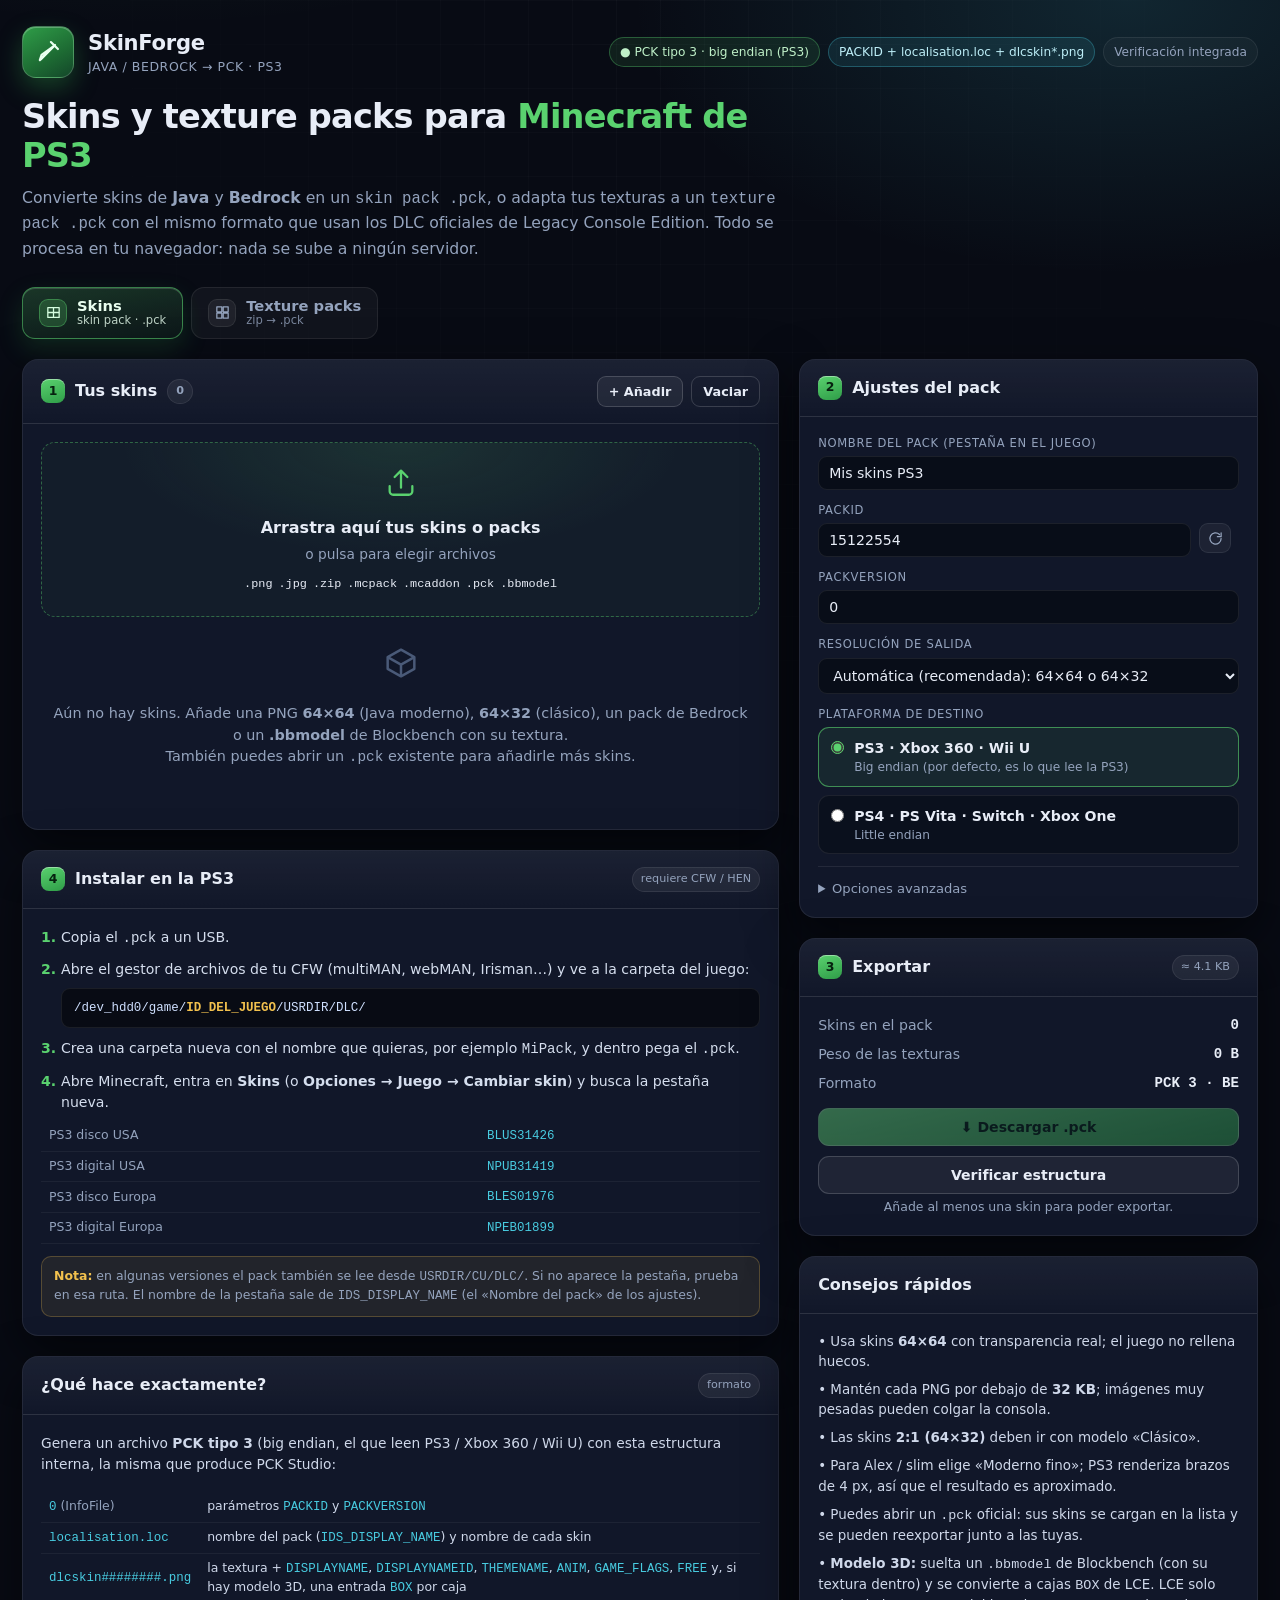
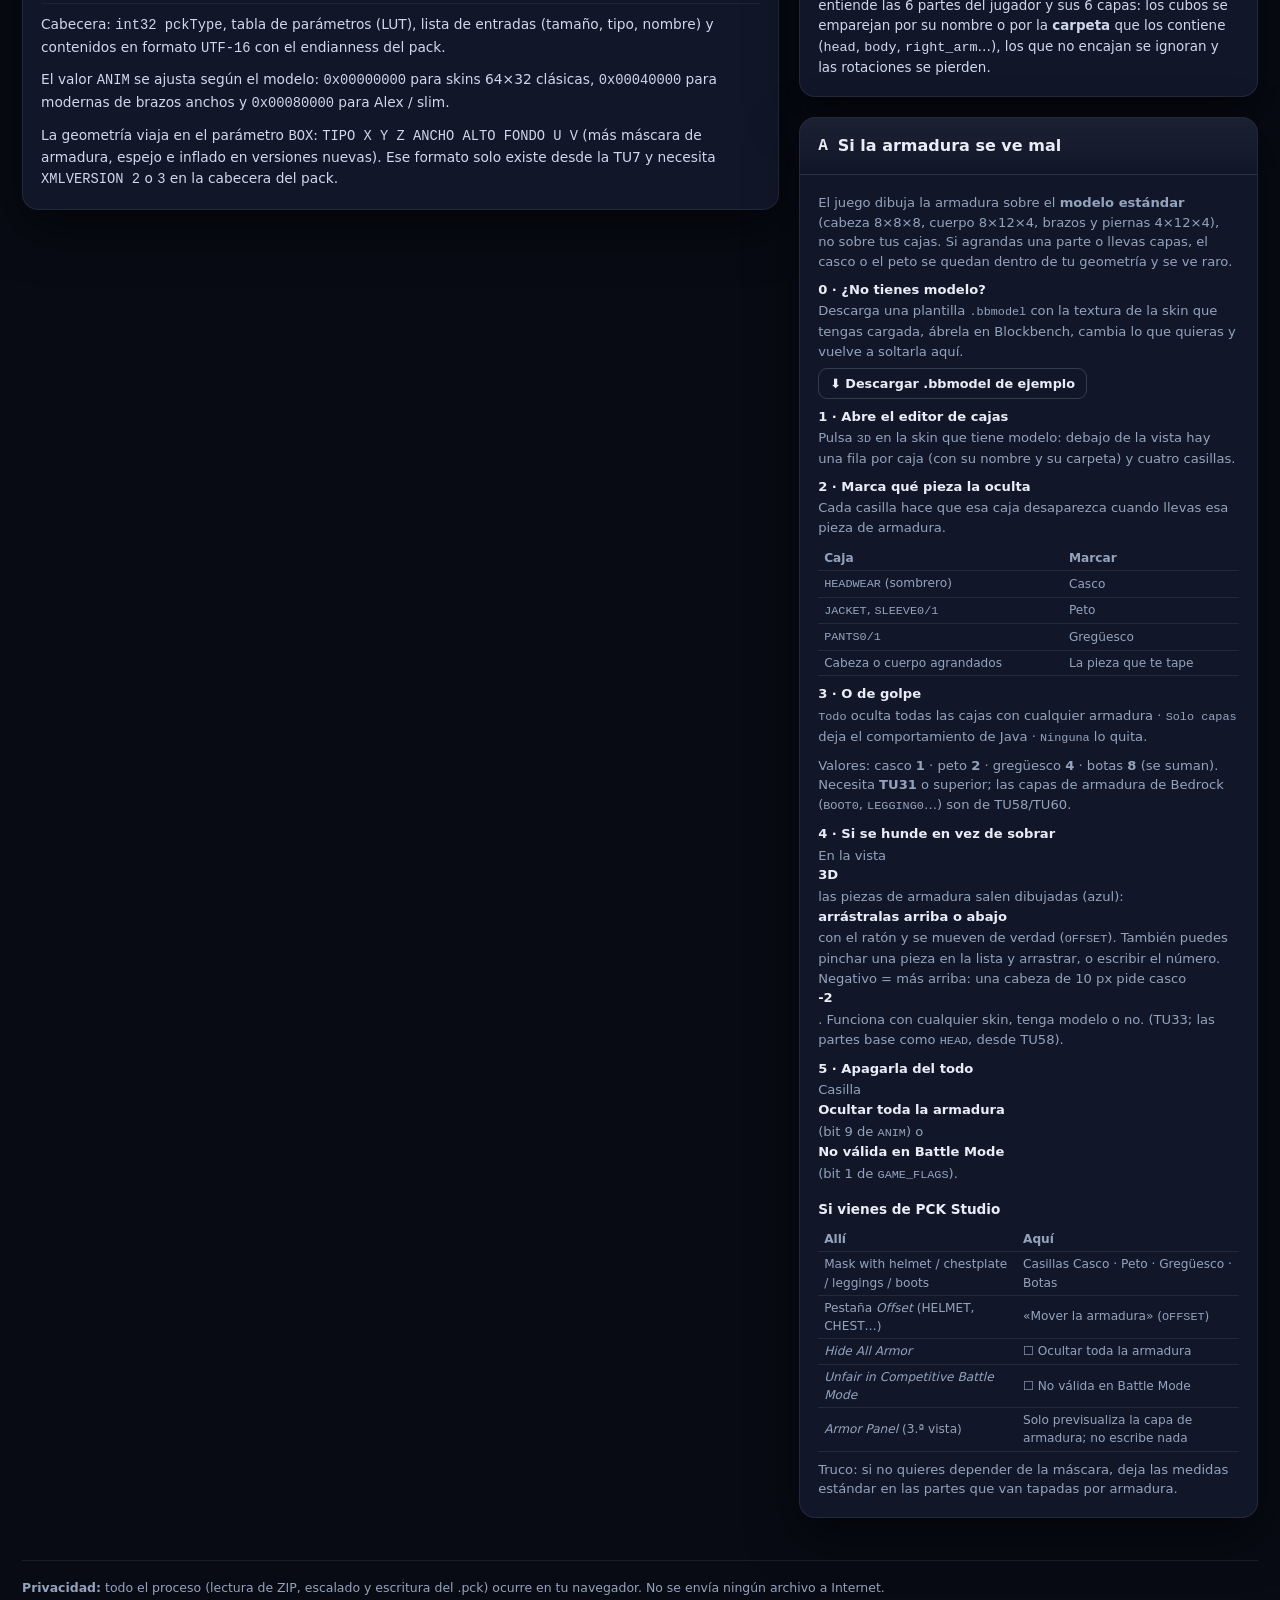
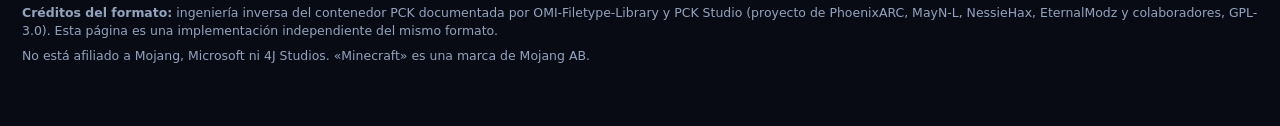
==== commit c40282cf: "Vista 3D sin espejar y cada tarjeta con su modelo - La X del modelo se proyecta al revés que antes: " ====
--- a/index.html
+++ b/index.html
@@ -2398,6 +2398,7 @@
       // si ya hay una skin con el mismo nombre (el del modelo o el de su textura), el modelo va a ella
       skin = state.skins.find((x) => !x.model3d &&
         (base(x.name) === baseModelo || (nombreTex && base(x.name) === nombreTex))) || null;
+      if (skin) toast('Modelo <b>' + escapeHtml(file.name) + '</b> → skin <b>' + escapeHtml(skin.name) + '</b>', 'ok');
       if (!skin) {
         skin = await addSkinFromBlob(dataUrlToBlob(parsed.textureUrl), { name: parsed.name || baseModelo, src: file.name });
         if (state.skins.filter((x) => !x.model3d).length) {
@@ -2406,10 +2407,12 @@
         }
       }
     } else {
-      // solo apunta a una ruta: busca esa skin ya cargada
+      // solo apunta a una ruta: busca esa skin ya cargada (nunca una que ya tenga modelo:
+      // si no, el segundo .bbmodel se merendaría el primero y su tarjeta enseñaría el ajeno)
       if (nombreTex) {
-        skin = state.skins.find((x) => (x.name || '').toLowerCase() === nombreTex) ||
-          state.skins.find((x) => base((x.src || '').split('›').pop()) === nombreTex) || null;
+        skin = state.skins.find((x) => !x.model3d && base(x.name) === nombreTex) ||
+          state.skins.find((x) => !x.model3d && base((x.src || '').split('›').pop()) === nombreTex) || null;
+        if (skin) toast('Modelo <b>' + escapeHtml(file.name) + '</b> → skin <b>' + escapeHtml(skin.name) + '</b>', 'ok');
       }
       // o la única skin que aún no tiene modelo (soltar la PNG primero y el .bbmodel después)
       if (!skin) {
@@ -2843,6 +2846,9 @@
     overlay.classList.add('show', 'with-boxes');
     $('#dollName').textContent = skin.name || 'Skin';
     const c = $('#dollCanvas');
+    // que no quede ni un píxel del modelo que se estaba viendo antes
+    try { c.getContext('2d').clearRect(0, 0, c.width, c.height); } catch (e) { /* canvas vacío */ }
+    c._lce3d = null;
     const note = $('#dollNote');
     const boxes = skin.model3d ? skin.model3d.boxes : standardBoxesFor(skin);
     armorSeleccionada = null;
@@ -2851,7 +2857,8 @@
       const m = $('#dollMeta');
       if (!m) return;
       m.textContent = skin.model3d
-        ? skin.w + '×' + skin.h + ' · modelo 3D: ' + boxes.length + ' cajas · XMLVERSION ' + skin.model3d.xmlVersion
+        ? skin.w + '×' + skin.h + ' · modelo 3D: ' + boxes.length + ' cajas · ' +
+          (skin.model3d.fileName ? skin.model3d.fileName + ' · ' : '') + 'XMLVERSION ' + skin.model3d.xmlVersion
         : skin.w + '×' + skin.h + ' · ' + skin.model + ' · ' + humanSize(skin.png.length);
     };
 
@@ -2881,7 +2888,7 @@
       const t = ((ts - t0) / 1000) * velocidad;
       pose = ANIMACIONES[animNombre] ? ANIMACIONES[animNombre](t) : { rot: {}, bob: 0 };
       if (giroAuto) {
-        state.yaw = (state.yaw == null ? Math.PI - 0.6 : state.yaw) + 0.018;
+        state.yaw = (state.yaw == null ? Math.PI - 0.6 : state.yaw) - 0.018;
         const sl = $('#yawRange');
         if (sl) sl.value = String(Math.round((state.yaw - (Math.PI - 0.6)) * 180 / Math.PI) % 360);
       }
@@ -2933,7 +2940,8 @@
 
     if (skin.model3d) {
       $('#dollMeta').textContent = skin.w + '×' + skin.h + ' · modelo 3D: ' + boxes.length +
-        ' cajas · XMLVERSION ' + skin.model3d.xmlVersion;
+        ' cajas · ' + (skin.model3d.fileName ? skin.model3d.fileName + ' · ' : '') +
+        'XMLVERSION ' + skin.model3d.xmlVersion;
       if (note) {
         const w = skin.model3d.warnings || [];
         note.innerHTML = (w.length
@@ -3007,7 +3015,7 @@
     // arrastrar el lienzo para girar el muñeco
     c._lceCtx = c._lceCtx || {};
     c._lceCtx.rotar = (dx, dy) => {
-      state.yaw = (state.yaw == null ? Math.PI - 0.6 : state.yaw) + dx * 0.012;
+      state.yaw = (state.yaw == null ? Math.PI - 0.6 : state.yaw) - dx * 0.012;   // la X está espejada: mismo gesto, mismo giro
       state.pitch = Math.max(-0.15, Math.min(1.1, (state.pitch == null ? 0.34 : state.pitch) + dy * 0.008));
       const sl = $('#yawRange');
       if (sl) sl.value = String(Math.round((state.yaw - (Math.PI - 0.6)) * 180 / Math.PI) % 360);
@@ -5144,7 +5152,7 @@
 
     // encuadre: el jugador estándar tiene su escala fija; los modelos más grandes
     // (personajes de Blockbench, criaturas…) se centran y se escalan solos para que entren
-    let scale = 9, cx = 8, cy = 16;
+    let scale = 9, cx = 0, cy = 16;   // cx = 0: el jugador estándar (x de -8 a 8) queda centrado
     if (boxes.length) {
       let mn = [1e9, 1e9, 1e9], mx = [-1e9, -1e9, -1e9];
       boxes.forEach((b) => {
@@ -5213,7 +5221,10 @@
     };
 
     const project = (x, y, z) => {
-      const px = x - cx, py = y - cy, pz = z;
+      // ojo: la X del modelo va al revés que en la pantalla. En Minecraft el brazo
+      // derecho del jugador (x negativa) se ve a la IZQUIERDA de quien lo mira; si
+      // no se invierte, el muñeco sale espejado (la armadura y el .bbmodel, también).
+      const px = cx - x, py = y - cy, pz = z;
       const rx = px * cosY - pz * sinY;
       const rz = px * sinY + pz * cosY;
       const ry = py * cosP - rz * sinP;
@@ -5280,7 +5291,9 @@
       /** pinta un trozo de textura deformado sobre un cuadrilátero en pantalla */
       const pintarCara = (pts, sx, sy, sw, sh, shade, fuente) => {
         if (sw <= 0 || sh <= 0 || !pixels) return false;
-        const p0 = pts[0], p1 = pts[1], p3 = pts[3];
+        // la vista 3D está espejada en X para que el muñeco se vea como en el juego,
+        // así que la U de la textura se pega al revés: si no, los rótulos saldrían del revés
+        const p0 = pts[1], p1 = pts[0], p3 = pts[2];
         ctx.save();
         ctx.beginPath();
         pts.forEach((q, i) => (i ? ctx.lineTo(q.x, q.y) : ctx.moveTo(q.x, q.y)));
@@ -5559,7 +5572,9 @@
     };
     /** cómo se mueve en pantalla un paso de 1 píxel en cada eje del modelo */
     const vectores = (pr) => ({
-      x: [pr.cosY * pr.escala, pr.sinP * pr.sinY * pr.escala],
+      // la X del modelo está espejada en pantalla (ver project): por eso los dos
+      // componentes del eje X van negados respecto a la fórmula «normal»
+      x: [-pr.cosY * pr.escala, -pr.sinP * pr.sinY * pr.escala],
       y: [0, -pr.cosP * pr.escala],
       z: [-pr.sinY * pr.escala, pr.sinP * pr.cosY * pr.escala]
     });
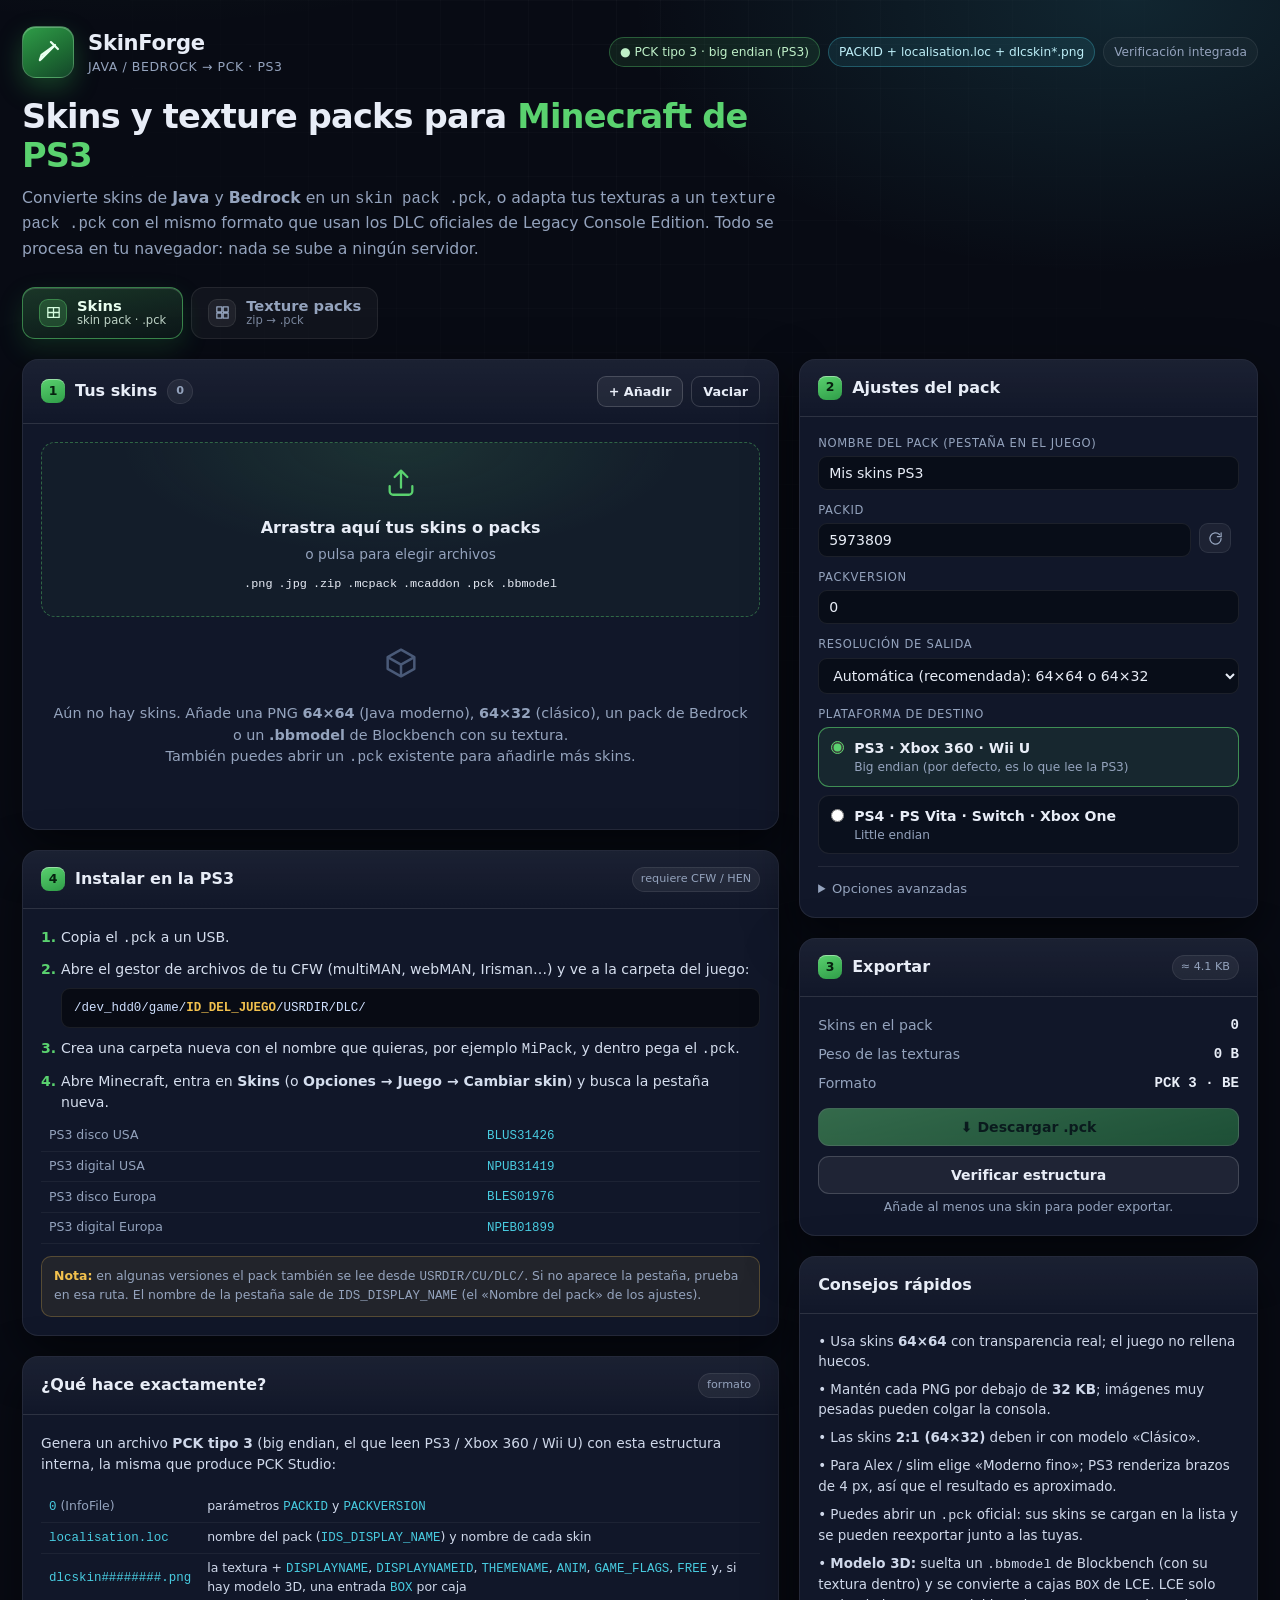
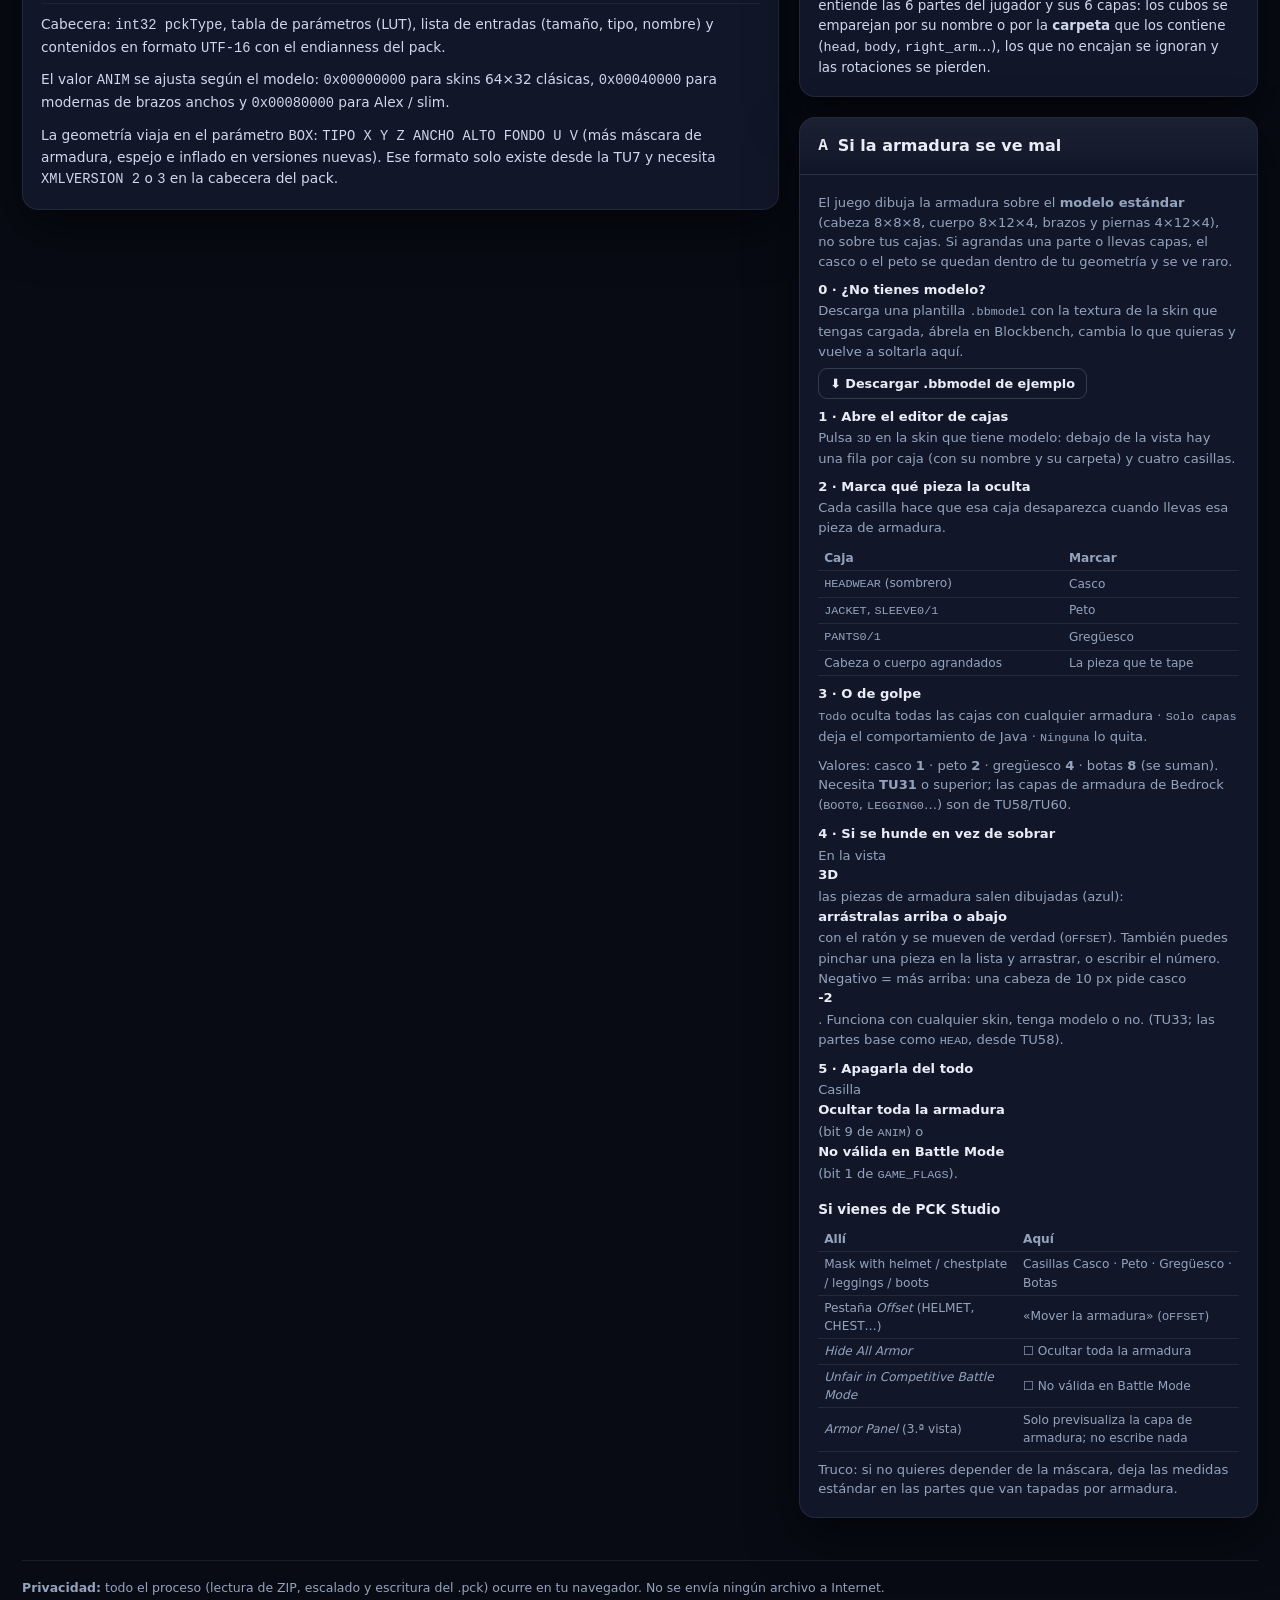
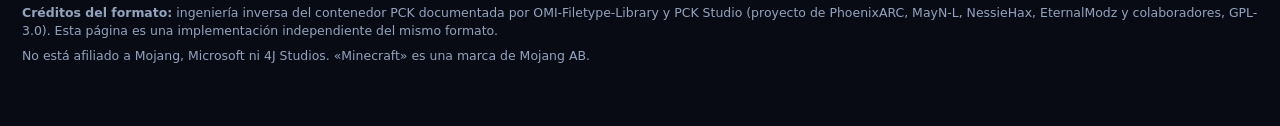
==== commit fc1cd384: "Modelos con textura 128×128 y huesos raros: el personaje ya sale entero - Las UV del .bbmodel vienen" ====
--- a/index.html
+++ b/index.html
@@ -3966,26 +3966,70 @@
     return porIndice;
   }
 
+  /** palabras sueltas del nombre ("forearm_left_0" → forearm, left) */
+  function palabrasDe(str) {
+    return String(str || '')
+      .replace(/([a-z])([A-Z])/g, '$1 $2')
+      .toLowerCase().normalize('NFD').replace(/[\u0300-\u036f]/g, '')
+      .split(/[^a-z]+/).filter(Boolean);
+  }
+
+  const KW = {
+    headwear: ['headwear', 'hat', 'hats', 'helmet', 'casco', 'hood', 'capucha', 'crown', 'corona',
+      'crest', 'cresta', 'plume', 'pluma', 'cap', 'gorra', 'sombrero', 'tiara', 'halo'],
+    head: ['head', 'cabeza', 'skull', 'craneo', 'face', 'cara', 'jaw', 'mandibula', 'mouth', 'boca',
+      'eye', 'eyes', 'ojo', 'ojos', 'hair', 'pelo', 'ear', 'ears', 'oreja', 'orejas', 'horn', 'horns',
+      'cuerno', 'cuernos', 'beak', 'pico', 'nose', 'nariz', 'tongue', 'lengua', 'teeth', 'dientes',
+      'eyebrow', 'ceja', 'brow', 'cheek', 'mejilla', 'headmain'],
+    jacket: ['jacket', 'chaqueta', 'coat', 'abrigo', 'suit'],
+    body: ['body', 'torso', 'cuerpo', 'chest', 'pecho', 'hip', 'hips', 'cadera', 'belly', 'barriga',
+      'wing', 'wings', 'ala', 'alas', 'tail', 'cola', 'neck', 'cuello', 'backpack', 'mochila'],
+    sleeve: ['sleeve', 'sleeves', 'manga', 'mangas'],
+    arm: ['arm', 'arms', 'brazo', 'brazos', 'forearm', 'antebrazo', 'hand', 'hands', 'mano', 'manos',
+      'finger', 'fingers', 'dedo', 'dedos', 'pad', 'pads', 'shoulder', 'shoulders', 'hombro', 'hombros',
+      'elbow', 'codo', 'wrist', 'muneca'],
+    pants: ['pants', 'pantalon', 'pantalones'],
+    leg: ['leg', 'legs', 'pierna', 'piernas', 'shin', 'espinilla', 'thigh', 'muslo', 'knee', 'rodilla',
+      'foot', 'feet', 'pie', 'pies', 'boot', 'boots', 'bota', 'botas', 'ankle', 'tobillo', 'toe', 'calcetin']
+  };
+  const T = (toks, lista) => toks.some((t) => lista.indexOf(t) >= 0);
+
   function guessBoxType(cubeName) {
     const n = normName(cubeName);
     if (!n) return null;
     if (BOX_ALIASES[n]) return BOX_ALIASES[n];
-    // heurísticas por subcadena, de lo más específico a lo más genérico
+    const toks = palabrasDe(cubeName);
+    const izquierda = toks.indexOf('left') >= 0 || toks.indexOf('izq') >= 0 || toks.indexOf('izquierda') >= 0;
+    const L = (cero, uno) => (izquierda ? uno : cero);
+    // primero por palabras enteras: «forearm» no es una oreja aunque lleve «ear» dentro
+    if (T(toks, KW.headwear)) return 'HEADWEAR';
+    if (T(toks, KW.head) && !T(toks, KW.arm)) return 'HEAD';
+    if (T(toks, KW.arm)) return L('ARM0', 'ARM1');
+    if (T(toks, KW.sleeve)) return L('SLEEVE0', 'SLEEVE1');
+    if (T(toks, KW.pants)) return L('PANTS0', 'PANTS1');
+    if (T(toks, KW.leg)) return L('LEG0', 'LEG1');
+    if (T(toks, KW.jacket)) return 'JACKET';
+    if (T(toks, KW.body)) return 'BODY';
+    // y si no, por subcadena (nombres pegados tipo «rightarmoverlay»)
     const has = (w) => n.includes(w);
-    const left = has('left') || has('izq');
-    const right = has('right') || has('der') || !left;
     if (has('headwear') || has('hat') || has('sombrero') || has('crest') || has('cresta') || has('plume') ||
+        has('helmet') || has('casco') || has('hood') || has('capucha') || has('crown') || has('corona') ||
         (has('head') && has('overlay'))) return 'HEADWEAR';
-    if (has('head') || has('cabeza')) return 'HEAD';
-    if (has('jacket') || has('chaqueta') || (has('body') && has('overlay'))) return 'JACKET';
+    if (has('head') || has('cabeza') || has('skull') || has('craneo') || has('face') || has('cara') ||
+        has('jaw') || has('mandibula') || has('mouth') || has('boca') || has('ojo') ||
+        has('hair') || has('pelo') || has('oreja') || has('cuerno') ||
+        has('beak') || has('pico') || has('nariz')) return 'HEAD';
+    if (has('jacket') || has('chaqueta') || has('coat') || has('abrigo') || (has('body') && has('overlay'))) return 'JACKET';
     if (has('waist') || has('cintura')) return 'WAIST';
-    if (has('body') || has('torso') || has('cuerpo')) return 'BODY';
-    // hombreras y similares: se dibujan como una caja más del brazo
-    if (has('pad') || has('shoulder') || has('hombro')) return left ? 'ARM1' : 'ARM0';
-    if (has('sleeve') || has('manga')) return left ? 'SLEEVE1' : 'SLEEVE0';
-    if (has('arm') || has('brazo')) return left ? 'ARM1' : 'ARM0';
-    if (has('pants') || has('pantalon')) return left ? 'PANTS1' : 'PANTS0';
-    if (has('leg') || has('pierna')) return left ? 'LEG1' : 'LEG0';
+    if (has('body') || has('torso') || has('cuerpo') || has('chest') || has('pecho') || has('hip') ||
+        has('cadera') || has('belly') || has('barriga') || has('wing') || has('cola')) return 'BODY';
+    if (has('pad') || has('shoulder') || has('hombro')) return L('ARM0', 'ARM1');
+    if (has('sleeve') || has('manga')) return L('SLEEVE0', 'SLEEVE1');
+    if (has('arm') || has('brazo') || has('hand') || has('mano') || has('finger') || has('dedo') ||
+        has('forearm') || has('antebrazo')) return L('ARM0', 'ARM1');
+    if (has('pants') || has('pantalon')) return L('PANTS0', 'PANTS1');
+    if (has('leg') || has('pierna') || has('shin') || has('espinilla') || has('thigh') || has('muslo') ||
+        has('knee') || has('rodilla') || has('foot') || has('boot') || has('bota')) return L('LEG0', 'LEG1');
     return null;
   }
 
@@ -4075,6 +4119,25 @@
   function bbToBoxes(parsed, skin) {
     const warnings = [];
     const boxes = [];
+    // El .bbmodel dice en qué resolución están sus UV (`resolution`, p. ej. 128×128).
+    // La skin acaba en 64×64 (o 64×32), así que las coordenadas de textura hay que
+    // reescalarlas: si no, cada cara busca un trozo que no existe y el modelo sale
+    // en jirones (solo se pintan las cajas que caen dentro de la textura).
+    const res = parsed.resolution || null;
+    const escU = (res && Number(res.width) > 0 && skin && skin.w) ? skin.w / Number(res.width) : 1;
+    const escV = (res && Number(res.height) > 0 && skin && skin.h) ? skin.h / Number(res.height) : 1;
+    const uvEscalada = (uv) => {
+      if (!Array.isArray(uv)) return uv;
+      if (Math.abs(escU - 1) < 1e-9 && Math.abs(escV - 1) < 1e-9) return uv;
+      return [Math.round(Number(uv[0]) * escU), Math.round(Number(uv[1]) * escV)];
+    };
+    if ((Math.abs(escU - 1) > 1e-9 || Math.abs(escV - 1) > 1e-9) && skin) {
+      warnings.push({
+        level: 'info',
+        text: 'Textura del modelo ' + res.width + '×' + res.height + ' → skin ' + skin.w + '×' + skin.h +
+          ': las UV se reescalan (' + Number(escU.toFixed(3)) + '×)'
+      });
+    }
     const usedTypes = {};
     let needsV3 = false;
     let slim = false;
@@ -4094,9 +4157,13 @@
       const grupo = (parsed.groupOf && parsed.groupOf[el.uuid]) || '';
       let type = guessBoxType(name) || (grupo ? guessBoxType(grupo) : null);
       let porGeometria = false;
-      if (!type && usarPosicion) {
-        type = porPosicion[idx] || null;
-        porGeometria = !!type;
+      // si el nombre no dice nada, se coloca por su posición: en un modelo sin nombres
+      // (o con un cubo dentro de una carpeta de nombre raro) mejor una caja en la parte
+      // que le toca que perder medio personaje
+      if (!type && (usarPosicion || grupo) && porPosicion[idx]) {
+        type = porPosicion[idx];
+        porGeometria = true;
+        detectados++;
       }
       if (!type) {
         warnings.push({
@@ -4107,11 +4174,9 @@
         return;
       }
       if (porGeometria) {
-        detectados++;
-        void 0;
         warnings.push({
           level: 'info',
-          text: 'Cubo «' + (name || 'sin nombre') + '»: parte detectada por su posición → ' + type
+          text: 'Cubo «' + (name || grupo || 'sin nombre') + '»: nombre desconocido, colocado por su posición → ' + type
         });
       }
       const from = el.from, to = el.to;
@@ -4159,6 +4224,9 @@
         }
       }
 
+      // la UV del .bbmodel está en la resolución del modelo, no en la de la skin
+      uv = uvEscalada(Array.isArray(uv) && uv.length >= 2 ? uv : [0, 0]);
+
       // por defecto, las capas overlay se ocultan con la armadura igual que en Java
       // el .bbmodel puede traer su propia máscara en `lce_armor` (lo usan los ejemplos)
       const armored = el.lce_armor == null ? null : Number(el.lce_armor);
@@ -4248,6 +4316,8 @@
       const pv = ori.slice(0, 3).map((v) => Math.round(Number(v) || 0));
       // [0,24,0] es el origin por defecto de Blockbench: no significa «pivote propio»
       if (pv.every((v, i) => Math.abs(v - [0, 24, 0][i]) < 0.01)) return;
+      // si dos carpetas caen en el mismo tipo (head y jaw, leg y shin…), manda la primera
+      if (pivotes[tipo]) return;
       pivotes[tipo] = pv;
     });
     if (Object.keys(pivotes).length) skin.pivotes = pivotes;
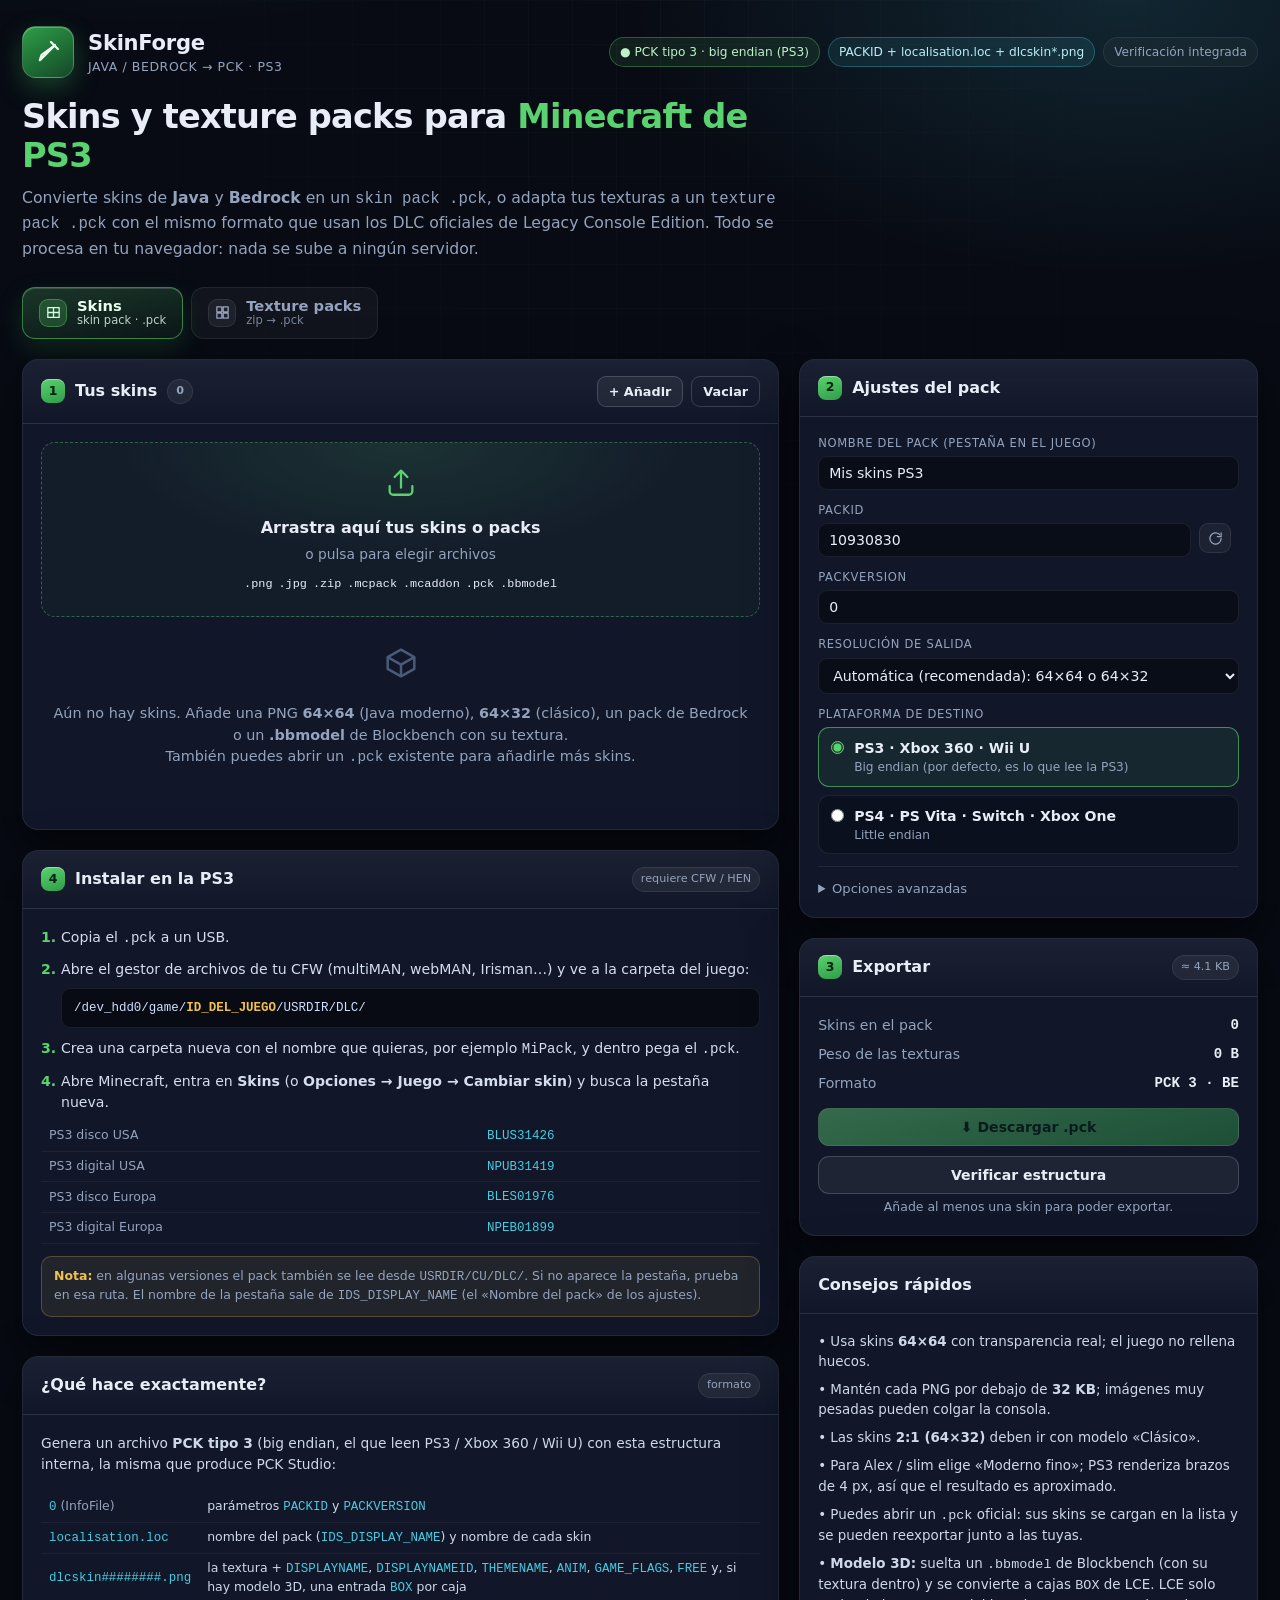
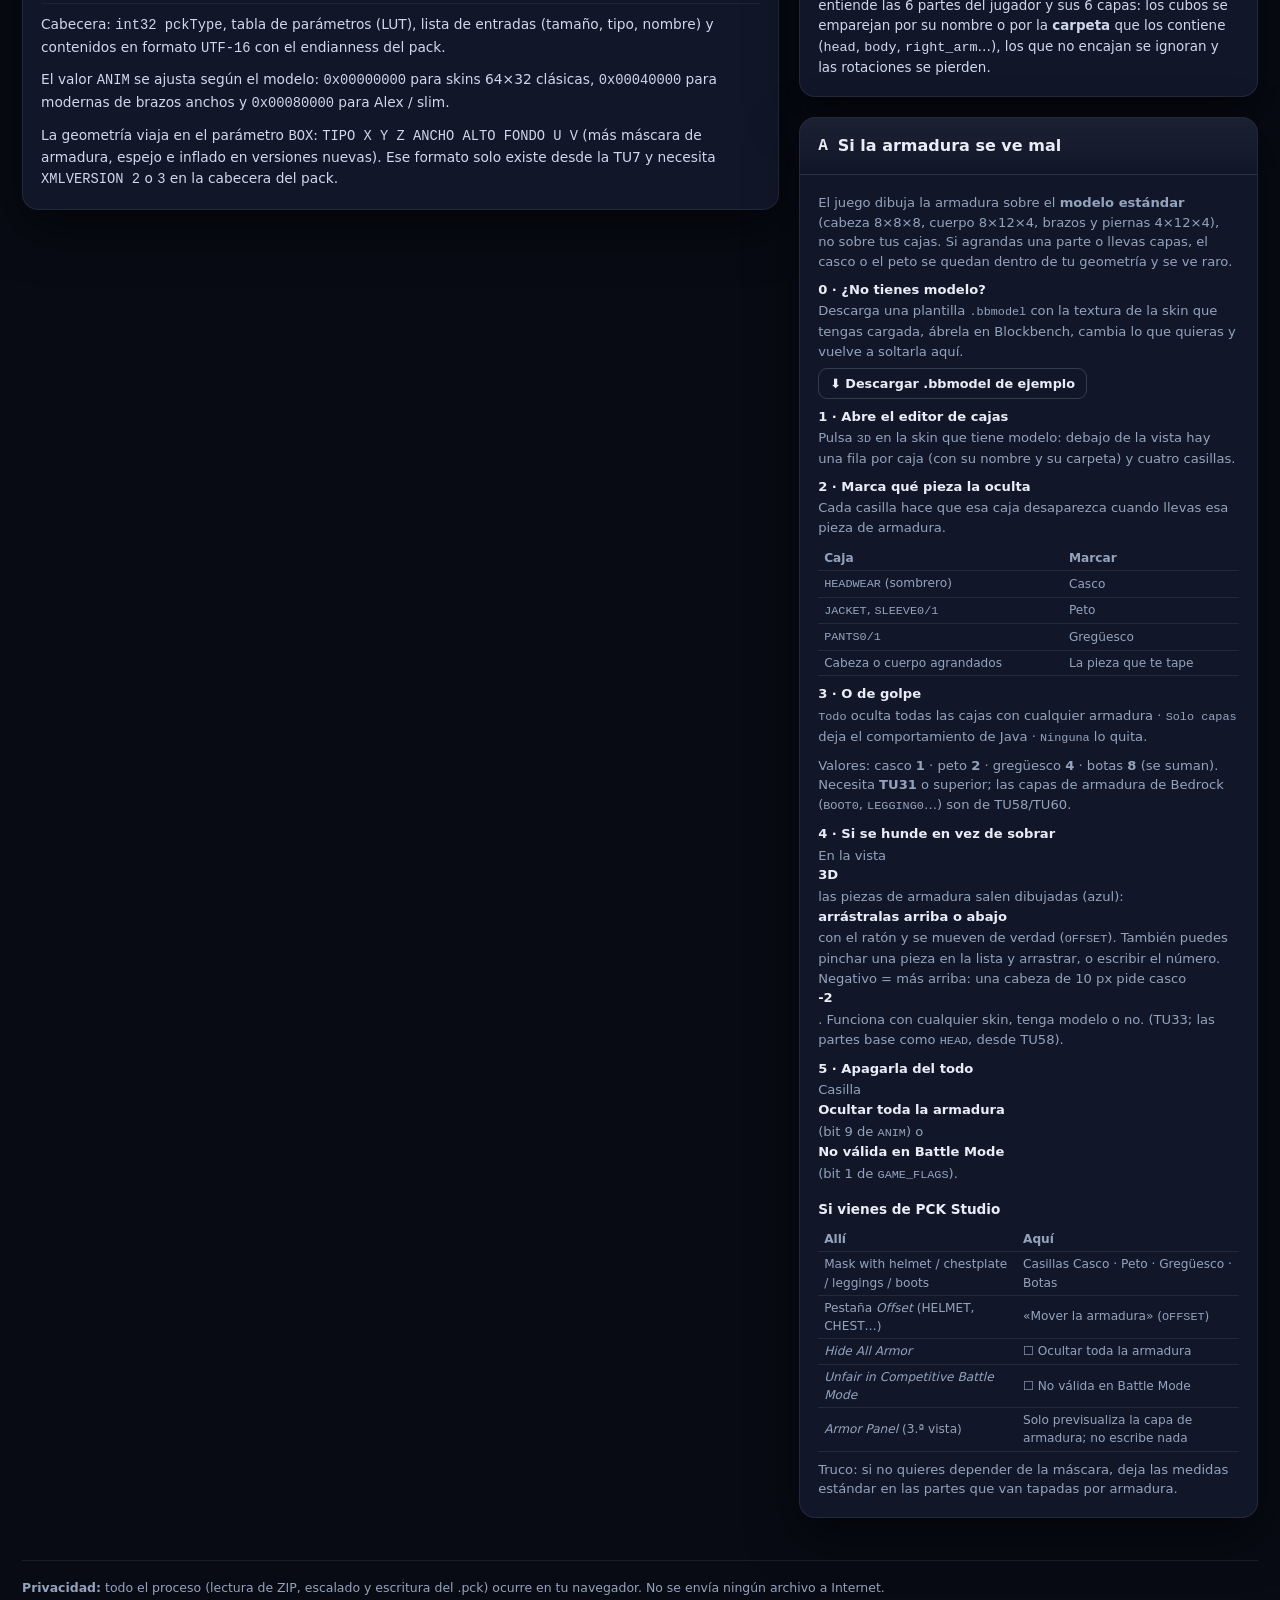
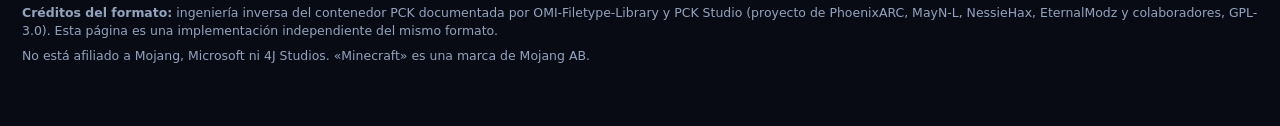
==== commit acd77816: "Modelos: veredicto de compatibilidad (compatible / con avisos / no compatible) en la tarjeta y en la" ====
--- a/index.html
+++ b/index.html
@@ -409,6 +409,20 @@
 .doll-note:empty { display: none; }
 .doll-note ul { margin: 6px 0 0; padding-left: 16px; display: grid; gap: 3px; }
 .doll-note b { color: var(--gold); font-weight: 600; }
+/* ------------------- ¿el modelo cabe en el formato del juego? --------- */
+.compat { display: grid; gap: 4px; margin: 0 0 8px; padding: 8px 10px; border-radius: 9px;
+  font-size: 0.74rem; line-height: 1.45; text-align: left; border: 1px solid var(--line);
+  background: rgba(255, 255, 255, 0.03); }
+.compat b { font-size: 0.8rem; color: var(--text); }
+.compat ul { margin: 0; padding-left: 16px; display: grid; gap: 2px; color: var(--muted); }
+.compat span { color: var(--muted); }
+.compat-bad { border-color: rgba(255, 90, 90, 0.55); background: rgba(255, 60, 60, 0.09); }
+.compat-bad b { color: #ffd0d0; }
+.compat-warn { border-color: rgba(255, 196, 84, 0.45); background: rgba(255, 196, 84, 0.07); }
+.compat-warn b { color: var(--gold); }
+.compat-ok { border-color: rgba(120, 220, 140, 0.4); background: rgba(120, 220, 140, 0.06); }
+.compat-ok b { color: #b8f0c4; }
+.pill.no-compat { font-weight: 600; }
 #dollCanvas { max-height: 46vh; }
 
 /* --------------------- editor de cajas / armadura -------------------- */
@@ -436,7 +450,7 @@
 .pill.warn-pill { color: #ffe1a8; border-color: rgba(230, 170, 60, 0.5); background: rgba(230, 170, 60, 0.14); }
 .overlay.with-boxes #dollCanvas { max-height: 30vh; margin: 0 auto; }
 .overlay.with-boxes .box-editor { justify-self: stretch; }
-.overlay.with-boxes .doll-note { max-height: 12vh; overflow-y: auto; }
+.overlay.with-boxes .doll-note { max-height: 22vh; overflow-y: auto; scrollbar-width: thin; }
 
 /* tarjeta de ayuda de armadura */
 .armor-help { display: grid; gap: 8px; font-size: 0.82rem; color: var(--muted); line-height: 1.5; }
@@ -2387,10 +2401,14 @@
       (libres.length === 1 ? libres[0] : null);                            // única PNG del lote
 
     let skin = null;
+    let skinCreada = false;   // la tarjeta nace con este .bbmodel: si no sirve, no se queda vacía
     if (png) {
       consumidos.add(png);
       skin = state.skins.find((x) => x.src === png.name) || null;
-      if (!skin) skin = await addSkinFromBlob(png, { name: parsed.name || base(png.name) || baseModelo, src: png.name });
+      if (!skin) {
+        skin = await addSkinFromBlob(png, { name: parsed.name || base(png.name) || baseModelo, src: png.name });
+        skinCreada = true;
+      }
       if (parsed.textureUrl) {
         toast('Modelo + PNG: se usa <code>' + escapeHtml(png.name) + '</code> como textura (no la incrustada en el .bbmodel)', 'ok');
       }
@@ -2401,6 +2419,7 @@
       if (skin) toast('Modelo <b>' + escapeHtml(file.name) + '</b> → skin <b>' + escapeHtml(skin.name) + '</b>', 'ok');
       if (!skin) {
         skin = await addSkinFromBlob(dataUrlToBlob(parsed.textureUrl), { name: parsed.name || baseModelo, src: file.name });
+        skinCreada = true;
         if (state.skins.filter((x) => !x.model3d).length) {
           toast('Modelo con su propia textura. Para ver <b>tu PNG</b> con esta geometría, suéltalos <b>juntos</b> ' +
             '(o carga la PNG antes de soltar el <code>.bbmodel</code>).', 'info');
@@ -2427,11 +2446,26 @@
         c.width = 64; c.height = 64;
         const blob = await new Promise((r) => c.toBlob(r, 'image/png'));
         skin = await addSkinFromBlob(blob, { name: parsed.name || baseModelo, src: file.name });
+        skinCreada = true;
         toast('El <code>.bbmodel</code> apunta a <code>' + escapeHtml(parsed.textureName || 'una textura externa') +
           '</code>: suéltala junto al modelo, o carga la PNG antes', 'warn');
       }
     }
-    await applyBbModelToSkin(skin, file);
+    try {
+      await applyBbModelToSkin(skin, file);
+    } catch (err) {
+      // el modelo no ha aportado ni una caja: mejor decirlo claro que dejar una tarjeta a medias
+      if (skinCreada && !skin.model3d) {
+        const i = state.skins.indexOf(skin);
+        if (i >= 0) state.skins.splice(i, 1);
+        toast('<b>No compatible</b>: ninguna caja de <code>' + escapeHtml(file.name) +
+          '</code> encaja en el formato del juego. Renombra las cajas con su parte ' +
+          '(<code>head</code>, <code>body</code>, <code>right_arm</code>, <code>left_arm</code>, ' +
+          '<code>right_leg</code>, <code>left_leg</code>) y vuelve a soltarlo.', 'error');
+        return;
+      }
+      throw err;
+    }
   }
 
   /* ---------------------------- entrada ficheros ------------------------ */
@@ -2456,8 +2490,12 @@
         else toast('Formato no soportado: <code>' + file.name + '</code>', 'warn');
       } catch (err) {
         errors++;
-        console.error(err);
-        toast('<b>' + file.name + '</b>: ' + err.message, 'error');
+        const esModelo = /\.bbmodel$/.test(lower);
+        // un .bbmodel que no vale es algo que el usuario puede arreglar: no es un fallo de la página
+        if (esModelo) console.warn(err); else console.error(err);
+        toast(esModelo
+          ? '<b>No compatible</b>: <code>' + escapeHtml(file.name) + '</code> — ' + escapeHtml(err.message)
+          : '<b>' + file.name + '</b>: ' + err.message, 'error');
       }
     }
     state.busy = false;
@@ -2481,6 +2519,21 @@
     renderList();
     renderSettings();
     renderSummary();
+  }
+
+  /** pastilla que dice si el modelo cabe en el formato del juego */
+  function compatPillHtml(compat) {
+    const c = compat || { estado: 'ok', motivos: [], aproximaciones: [] };
+    if (c.estado === 'incompatible') {
+      const tip = 'NO compatible con el formato del juego\n' + c.motivos.slice(0, 8).join('\n') +
+        (c.motivos.length > 8 ? '\n…' : '');
+      return '<span class="pill danger no-compat" title="' + escapeAttr(tip) + '">✕ No compatible</span>';
+    }
+    if (c.estado === 'avisos') {
+      const tip = 'Compatible, pero el juego aproxima el modelo:\n' + c.aproximaciones.join('\n');
+      return '<span class="pill warn-pill" title="' + escapeAttr(tip) + '">⚠ Compatible con avisos</span>';
+    }
+    return '<span class="pill ok-pill" title="Todo el modelo cabe en el formato del juego">✓ Compatible</span>';
   }
 
   function renderList() {
@@ -2521,6 +2574,7 @@
             <span class="pill${skin.model3d ? ' model-on' : ''}">${skin.model3d
               ? 'Modelo: ' + skin.model3d.boxes.length + ' cajas · ' + (skin.model3d.xmlVersion ? 'XMLVERSION ' + skin.model3d.xmlVersion : 'sin XMLVERSION')
               : 'Modelo 3D: no'}</span>
+            ${skin.model3d ? compatPillHtml(skin.model3d.compat) : ''}
             <button class="btn sm ghost" data-role="bbmodel">${skin.model3d ? 'Cambiar .bbmodel' : '+ .bbmodel'}</button>
             ${skin.model3d && skin.model3d.boxes.some((b) => b.armor) ? '<span class="pill warn-pill" title="Cajas que se ocultan al llevar armadura">armadura: ' + skin.model3d.boxes.filter((b) => b.armor).length + ' ocultables</span>' : ''}
             ${skin.model3d ? '<button class="icon-btn del" data-role="bbclear" title="Quitar modelo 3D">✕</button>' : ''}
@@ -2944,7 +2998,29 @@
         'XMLVERSION ' + skin.model3d.xmlVersion;
       if (note) {
         const w = skin.model3d.warnings || [];
-        note.innerHTML = (w.length
+        const comp = skin.model3d.compat || { estado: 'ok', motivos: [], aproximaciones: [] };
+        let bloqueComp = '';
+        const lista = (arr, tope) => '<ul>' +
+          arr.slice(0, tope).map((t) => '<li>' + escapeHtml(t) + '</li>').join('') +
+          (arr.length > tope ? '<li>…y ' + (arr.length - tope) + ' más</li>' : '') + '</ul>';
+        if (comp.estado === 'incompatible') {
+          bloqueComp = '<div class="compat compat-bad"><b>✕ Este modelo no es compatible con el formato del juego</b>' +
+            lista(comp.motivos, 6) +
+            '<span>' + comp.motivos.length + ' cubo(s) no se pueden guardar en el <code>.pck</code>: ' +
+            'en la PS3 el personaje saldría incompleto. Aquí los ves porque esta vista es una previsualización. ' +
+            'Para arreglarlo, renombra esas cajas con su parte (<code>head</code>, <code>body</code>, ' +
+            '<code>right_arm</code>, <code>left_leg</code>…) o quítalas del <code>.bbmodel</code>.</span></div>';
+        }
+        if (comp.aproximaciones && comp.aproximaciones.length) {
+          bloqueComp += '<div class="compat compat-warn"><b>⚠ El juego lo aproxima</b>' +
+            lista(comp.aproximaciones, 4) + '</div>';
+        }
+        if (!bloqueComp) {
+          bloqueComp = '<div class="compat compat-ok"><b>✓ Compatible</b>' +
+            '<span>Todas las cajas caben en el formato del juego.</span></div>';
+        }
+        note.innerHTML = bloqueComp +
+          (w.length
           ? '<b>Avisos del modelo</b><ul>' + w.slice(0, 6).map((x) => '<li>' + escapeHtml(x.text) + '</li>').join('') + '</ul>'
           : '') +
           '<span class="muted">Arrastra las piezas azules de la vista 3D para mover la armadura.</span>';
@@ -4119,6 +4195,12 @@
   function bbToBoxes(parsed, skin) {
     const warnings = [];
     const boxes = [];
+    // qué se pierde por el camino: sirve para decir si el modelo es compatible o no
+    const perdidos = [];      // cubos que no se pueden convertir (no estarán en el juego)
+    let rotados = 0;          // cubos girados: LCE no sabe rotar cajas
+    let decimales = 0;        // cubos con decimales: el juego trunca
+    let avisoTextura = '';    // el modelo trae su textura a otra resolución
+    const lejanos = [];       // cajas que acaban muy lejos del cuerpo (¿piezas sueltas?)
     // El .bbmodel dice en qué resolución están sus UV (`resolution`, p. ej. 128×128).
     // La skin acaba en 64×64 (o 64×32), así que las coordenadas de textura hay que
     // reescalarlas: si no, cada cara busca un trozo que no existe y el modelo sale
@@ -4132,6 +4214,8 @@
       return [Math.round(Number(uv[0]) * escU), Math.round(Number(uv[1]) * escV)];
     };
     if ((Math.abs(escU - 1) > 1e-9 || Math.abs(escV - 1) > 1e-9) && skin) {
+      avisoTextura = 'Textura del modelo ' + res.width + '×' + res.height + ' → skin ' + skin.w + '×' + skin.h +
+        ': las UV se reescalan (' + Number(escU.toFixed(3)) + '×)';
       warnings.push({
         level: 'info',
         text: 'Textura del modelo ' + res.width + '×' + res.height + ' → skin ' + skin.w + '×' + skin.h +
@@ -4166,6 +4250,10 @@
         detectados++;
       }
       if (!type) {
+        perdidos.push({
+          name: name || grupo || 'sin nombre',
+          why: 'no es ninguna parte del jugador'
+        });
         warnings.push({
           level: 'warn',
           text: 'Cubo «' + (name || 'sin nombre') + '»' + (grupo ? ' (grupo «' + grupo + '»)' : '') +
@@ -4181,11 +4269,13 @@
       }
       const from = el.from, to = el.to;
       if (!Array.isArray(from) || !Array.isArray(to)) {
+        perdidos.push({ name: name || grupo || 'sin nombre', why: 'no tiene from/to' });
         warnings.push({ level: 'warn', text: 'Cubo «' + name + '»: no tiene from/to (se ignora)' });
         return;
       }
       const rot = el.rotation;
       if (Array.isArray(rot) && rot.some((v) => Math.abs(v) > 0.001)) {
+        rotados++;
         warnings.push({ level: 'warn', text: 'Cubo «' + name + '»: tiene rotación; LCE no puede rotar cajas (se coloca sin rotar)' });
       }
       // el juego trunca posiciones y tamaños a enteros: redondeamos ya aquí
@@ -4194,10 +4284,17 @@
       const min = rawMin.map(Math.round);
       const max = rawMax.map(Math.round);
       if (min.some((v, i) => Math.abs(v - rawMin[i]) > 1e-6) || max.some((v, i) => Math.abs(v - rawMax[i]) > 1e-6)) {
+        decimales++;
         warnings.push({ level: 'info', text: 'Cubo «' + name + '»: valores con decimales, LCE los trunca a enteros (se redondea)' });
       }
       const size = [max[0] - min[0], max[1] - min[1], max[2] - min[2]];
+      // una caja entera fuera del volumen del jugador casi siempre es una pieza suelta
+      // que se ha colado en una parte por su posición: conviene avisar
+      if (min[0] < -32 || max[0] > 32 || min[1] < -24 || max[1] > 56 || min[2] < -24 || max[2] > 24) {
+        lejanos.push(name || grupo || 'sin nombre');
+      }
       if (size.some((v) => v <= 0)) {
+        perdidos.push({ name: name || grupo || 'sin nombre', why: 'mide 0 en algún eje' });
         warnings.push({ level: 'warn', text: 'Cubo «' + name + '»: tamaño 0 (se ignora)' });
         return;
       }
@@ -4282,8 +4379,34 @@
       warnings: warnings,
       xmlVersion: needsV3 ? 3 : 2,
       slim: slim,
-      hasArmorHint: hasArmorHint
+      hasArmorHint: hasArmorHint,
+      compat: compatibilidad(perdidos, rotados, decimales, { textura: avisoTextura, lejanos: lejanos })
     };
+  }
+
+  /**
+   * ¿Se puede llevar al juego este modelo tal cual?
+   *   ok            → todo entra sin tocar nada
+   *   avisos        → entra, pero el juego lo aproxima (rotaciones, decimales, textura)
+   *   incompatible  → hay cubos que NO se pueden convertir: en el juego faltarían
+   */
+  function compatibilidad(perdidos, rotados, decimales, extra) {
+    extra = extra || {};
+    const motivos = [];
+    const aprox = [];
+    (perdidos || []).forEach((p) => {
+      motivos.push('Cubo «' + p.name + '»: ' + p.why);
+    });
+    if (rotados) aprox.push(rotados + ' cubo(s) girados: el formato del juego no rota cajas (se colocan rectas)');
+    if (decimales) aprox.push(decimales + ' cubo(s) con decimales: el juego los trunca a píxeles enteros');
+    if (extra.lejanos && extra.lejanos.length) {
+      aprox.push(extra.lejanos.length + ' caja(s) fuera del volumen del jugador («' +
+        extra.lejanos.slice(0, 3).join('», «') + '»' + (extra.lejanos.length > 3 ? '»…' : '»') +
+        '): comprueba que cada una es de la parte que le toca');
+    }
+    if (extra.textura) aprox.push(extra.textura);
+    const estado = perdidos && perdidos.length ? 'incompatible' : (aprox.length ? 'avisos' : 'ok');
+    return { estado: estado, motivos: motivos, aproximaciones: aprox };
   }
 
   /** ¿el modelo sustituye al jugador (personaje) o solo le añade adornos? */
@@ -4329,7 +4452,8 @@
       parts: res.parts,
       warnings: res.warnings,
       xmlVersion: res.xmlVersion,
-      cubes: parsed.elements.length
+      cubes: parsed.elements.length,
+      compat: res.compat || { estado: 'ok', motivos: [], aproximaciones: [] }
     };
     if (res.slim && skin.model === 'wide') skin.model = 'slim';
     if (!res.slim && skin.model === 'slim') skin.model = 'wide';
@@ -4340,7 +4464,14 @@
       toast('Parece un <b>modelo propio</b> (' + res.boxes.length + ' cajas): activo «sin cuerpo base» ' +
         'para que en el juego solo se vea tu modelo. Se puede desmarcar en las opciones de la skin.', 'info');
     }
-    toast('Modelo <b>' + escapeHtml(file.name) + '</b>: ' + res.boxes.length + ' cajas · XMLVERSION ' + res.xmlVersion, 'ok');
+    const comp = res.compat || { estado: 'ok', motivos: [], aproximaciones: [] };
+    if (comp.estado === 'incompatible') {
+      toast('<b>No compatible</b>: el modelo <b>' + escapeHtml(file.name) + '</b> tiene ' + comp.motivos.length +
+        ' cubo(s) que el formato del juego no puede guardar. Se puede mirar y descargar, pero en el juego saldría ' +
+        'incompleto. Los motivos están en la tarjeta de la skin.', 'error');
+    } else {
+      toast('Modelo <b>' + escapeHtml(file.name) + '</b>: ' + res.boxes.length + ' cajas · XMLVERSION ' + res.xmlVersion, 'ok');
+    }
     if (res.warnings.length) toast(res.warnings.length + ' aviso(s) del modelo: <span class="muted">' + escapeHtml(res.warnings[0].text) + '</span>', 'warn');
     return { skin, parsed, res };
   }
